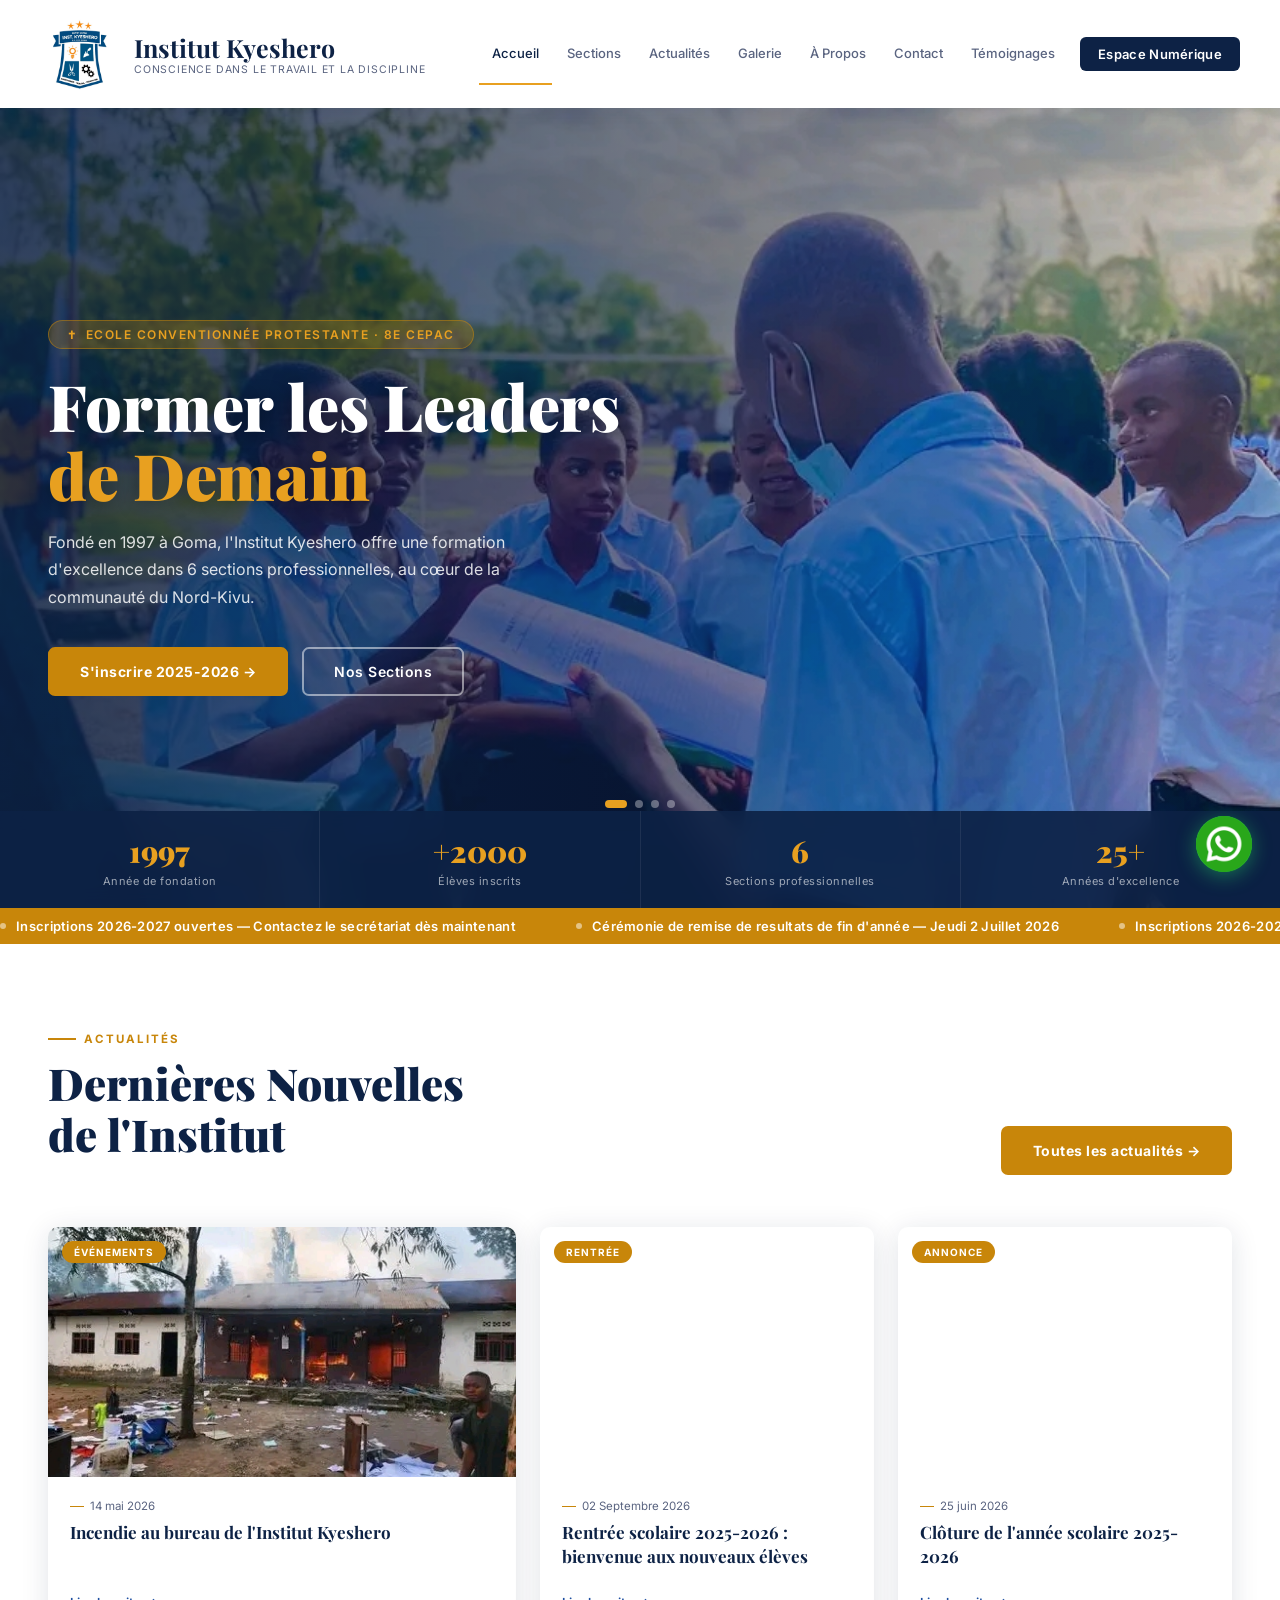
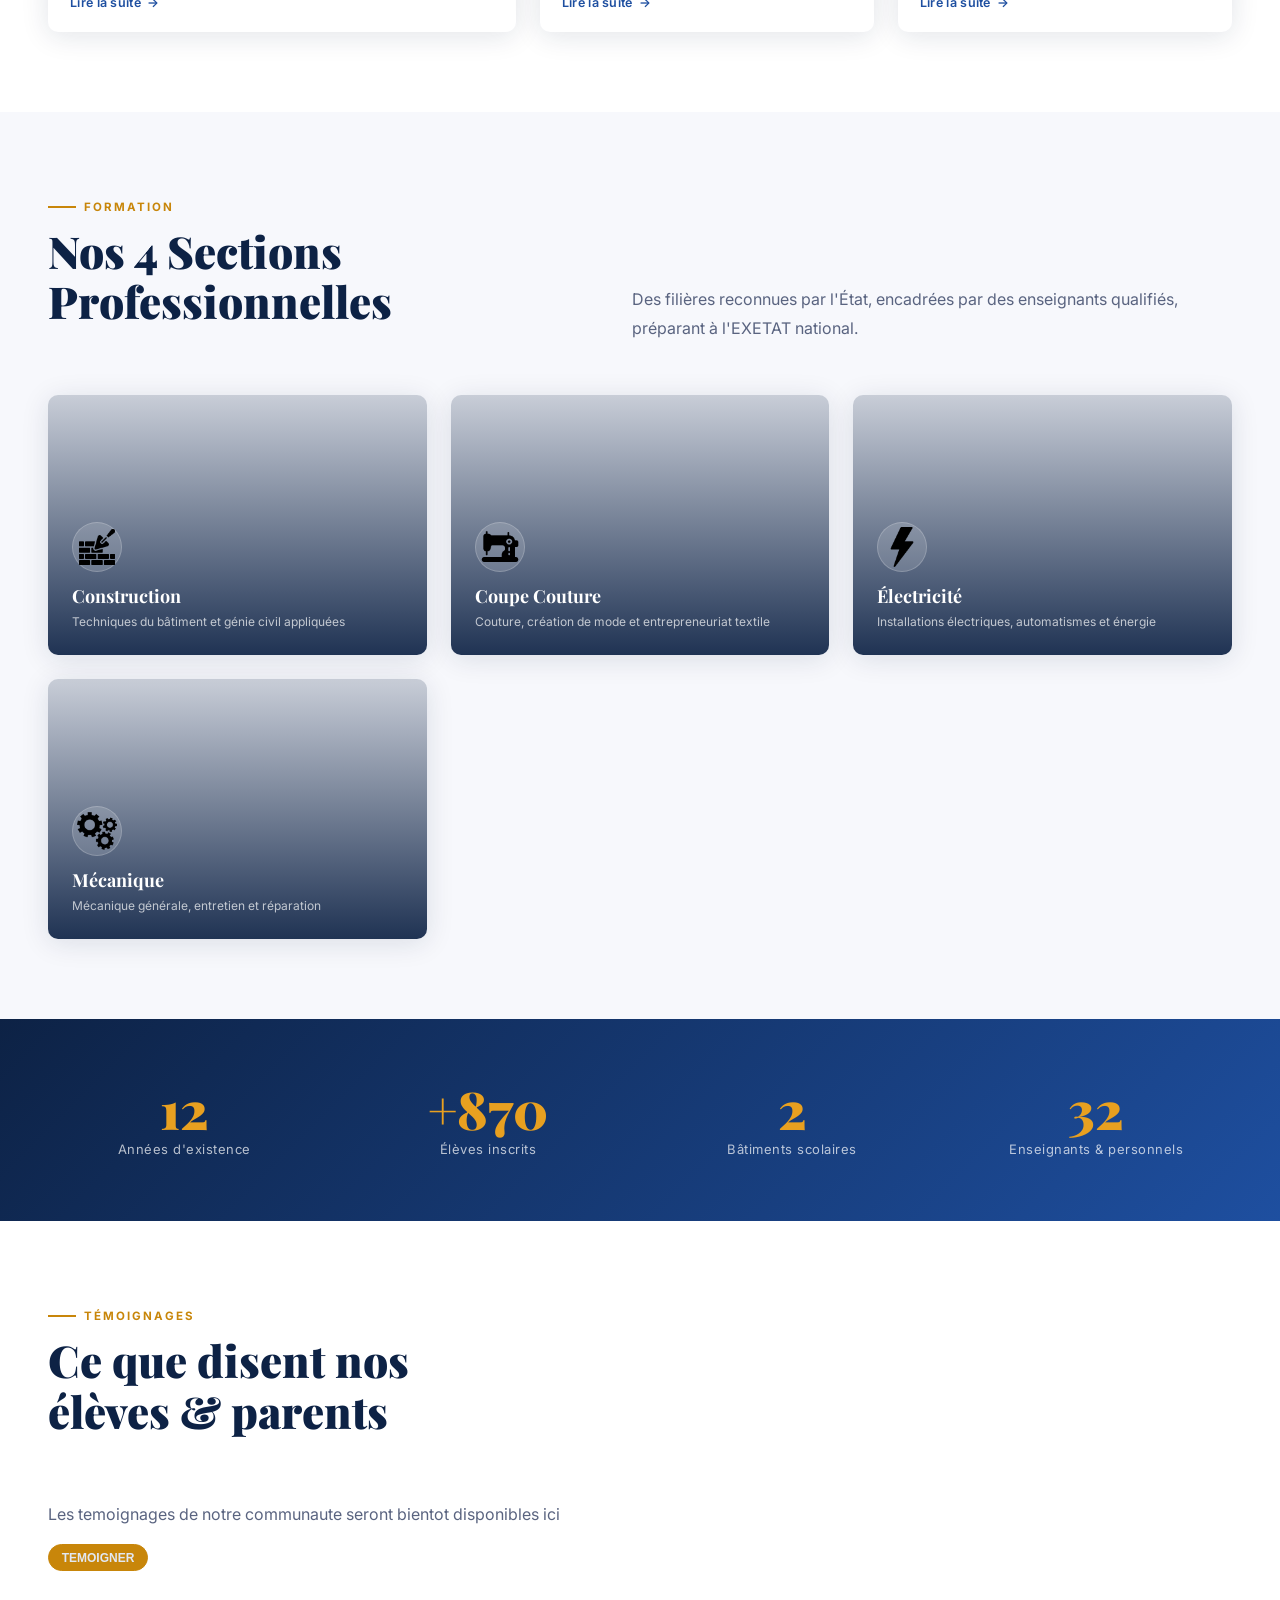
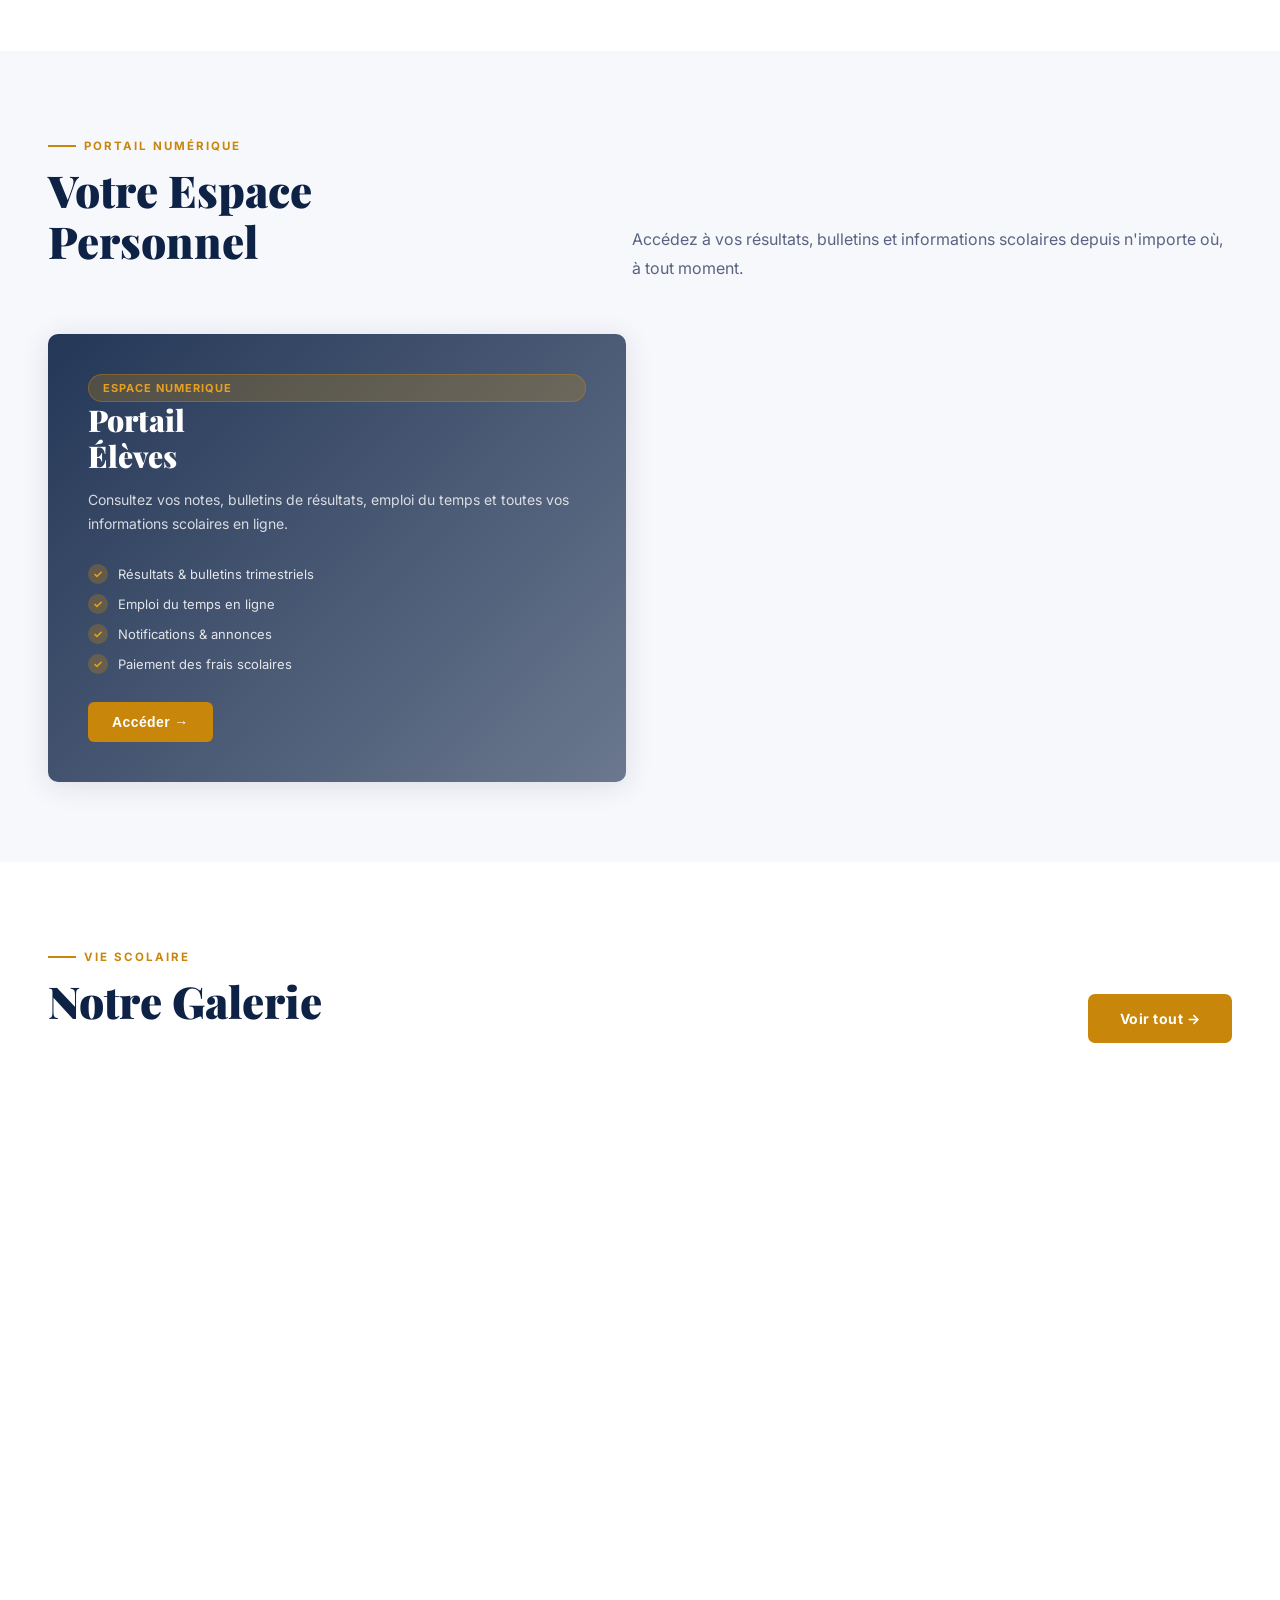
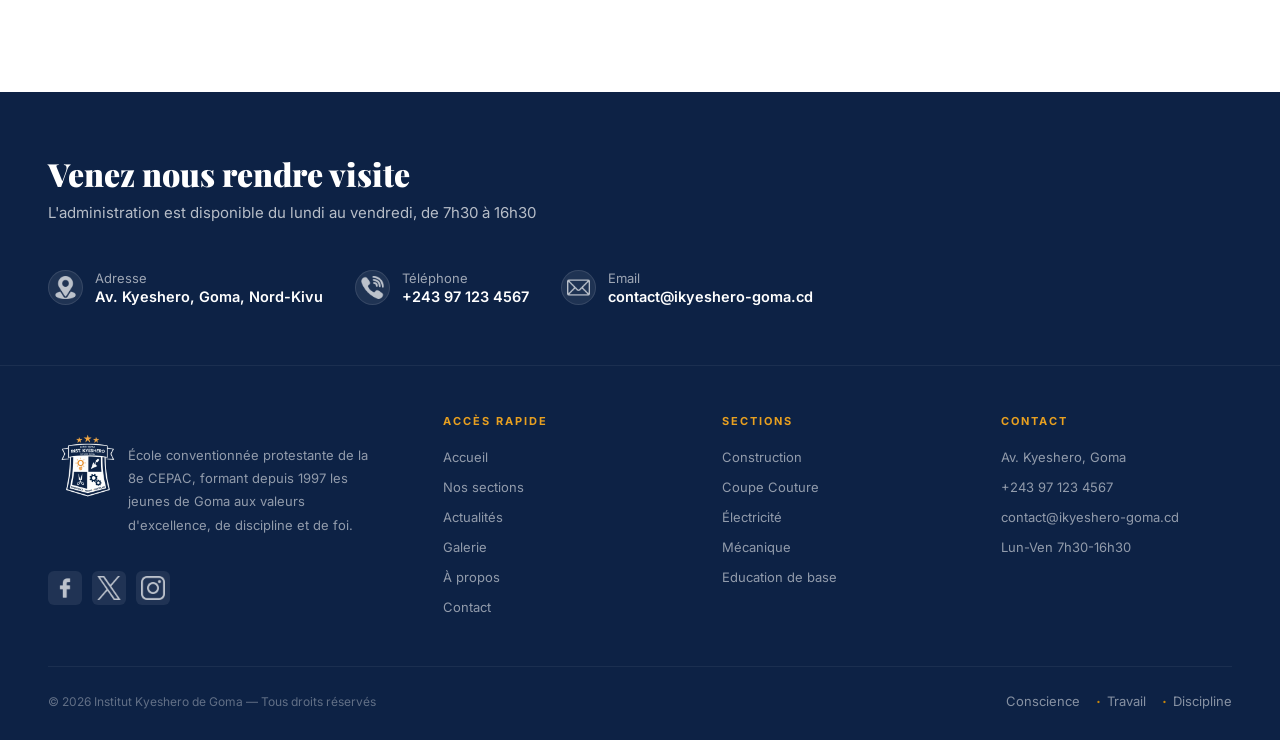
==== index.html @ c0af92ee "nouvelle mise a jour" ====
<!DOCTYPE html>
<html lang="fr">

<head>
    <meta charset="UTF-8" />
    <meta name="viewport" content="width=device-width,initial-scale=1.0" />
    <title>Institut Kyeshero de Goma - Excellence · Discipline · Avenir</title>
    <link href="https://fonts.googleapis.com/css2?family=Playfair+Display:wght@700;900&family=Inter:wght@300;400;500;600;700&display=swap" rel="stylesheet" />
    <link rel="stylesheet" href="style.css">
</head>

<body>
    <div id="progress"></div>
    <div id="page-main">

        <!-- NAVBAR -->
        <nav id="navbar">
            <div class="logo" onclick="goTo('home')">
                <div class="logo-emblem">
                    <img src="./logos/IMG-20260512-WA0002.jpg" alt="logo">
                </div>
                <div class="logo-text">
                    <h1>Institut Kyeshero</h1>
                    <p>Conscience dans le travail et la discipline</p>
                </div>
            </div>
            <div class="nav-links" id="navLinks">
                <a href="index.html" class="active">Accueil</a>
                <a href="sections.html">Sections</a>
                <a href="actualites.html">Actualités</a>
                <a href="galerie.html">Galerie</a>
                <a href="propos.html">À Propos</a>
                <a href="contacts.html">Contact</a>
                <a href="temoignages.html">Témoignages</a>
                <a href="espacenumerique.html" class="nav-espace">Espace Numérique</a>
            </div>
            <div class="hamburger" onclick="openMobileNav()">
                <span></span><span></span><span></span>
            </div>
        </nav>

        <!-- MOBILE NAV -->
        <div class="mobile-nav" id="mobileNav">
            <div class="mobile-nav-header">
                <div class="logo">
                    <div class="logo-emblem">
                        <img src="./logos/logo (2).png" alt="logo">
                    </div>
                    <div class="logo-text" style="filter:invert(1) brightness(2)">
                        <h1>Institut Kyeshero</h1>
                        <p>Conscience dans le travail et la discipline</p>
                    </div>
                </div>
                <button class="mob-close" onclick="closeMobileNav()">✕</button>
            </div>
            <a href="index.html">Accueil</a>
            <a href="sections.html">Sections & Formation</a>
            <a href="actualites.html">Actualités</a>
            <a href="galerie.html">Galerie</a>
            <a href="propos.html">À Propos</a>
            <a href="temoignages.html" style="color:var(--gold-light)">Témoignages</a>
            <a href="espacenumerique.html" style="color:var(--gold-light)">Espace Numérique</a>
        </div>

        <!-- ─── HOME ─── -->
        <div id="view-home">

            <!-- HERO -->
            <section class="hero">
                <div class="hero-slides">
                    <div class="hslide hslide-1 active">
                        <div class="hslide-overlay"></div>
                    </div>
                    <div class="hslide hslide-2">
                        <div class="hslide-overlay"></div>
                    </div>
                    <div class="hslide hslide-3">
                        <div class="hslide-overlay"></div>
                    </div>
                    <div class="hslide hslide-4">
                        <div class="hslide-overlay"></div>
                    </div>
                </div>

                <div class="hero-content">
                    <div class="hero-eyebrow">Ecole Conventionnée Protestante · 8e CEPAC</div>
                    <h2>Former les Leaders<em>de Demain</em></h2>
                    <p class="hero-tagline">Fondé en 1997 à Goma, l'Institut Kyeshero offre une formation d'excellence dans 6 sections professionnelles, au cœur de la communauté du Nord-Kivu.</p>
                    <div class="hero-actions">
                        <a href="#" onclick="goTo('inscriptions');return false" class="btn-gold">S'inscrire 2025-2026 →</a>
                        <a href="#" onclick="goTo('sections');return false" class="btn-ghost">Nos Sections</a>
                    </div>
                </div>

                <!-- <button class="harrow harrow-prev" onclick="heroSlide(-1)">‹</button>
        <button class="harrow harrow-next" onclick="heroSlide(1)">›</button> -->
                <div class="hdots" id="heroDots"></div>

                <div class="hero-stats">
                    <div class="hero-stat">
                        <div class="num">1997</div>
                        <div class="lbl">Année de fondation</div>
                    </div>
                    <div class="hero-stat">
                        <div class="num">+2000</div>
                        <div class="lbl">Élèves inscrits</div>
                    </div>
                    <div class="hero-stat">
                        <div class="num">6</div>
                        <div class="lbl">Sections professionnelles</div>
                    </div>
                    <div class="hero-stat">
                        <div class="num">25+</div>
                        <div class="lbl">Années d'excellence</div>
                    </div>
                </div>
            </section>

            <!-- ANNONCE BAND -->
            <div class="annonce-band">
                <div class="annonce-track" id="annonceTrack">
                    <div class="annonce-item">
                        <span class="dot"></span>Inscriptions 2026-2027 ouvertes — Contactez le secrétariat dès maintenant
                    </div>
                    <!-- <div class="annonce-item">
            <span class="dot"></span>Félicitations à nos lauréats de l'EXETAT 2026 — Taux de réussite record
          </div> -->
                    <div class="annonce-item">
                        <span class="dot"></span>Cérémonie de remise de resultats de fin d'année — Jeudi 2 Juillet 2026
                    </div>
                    <!-- duplicate pour boucle fluide -->
                    <div class="annonce-item">
                        <span class="dot"></span>Inscriptions 2026-2027 ouvertes — Contactez le secrétariat dès maintenant
                    </div>
                    <!-- <div class="annonce-item">
            <span class="dot"></span>Félicitations à nos lauréats de l'EXETAT 2026 — Taux de
            réussite record
          </div> -->
                    <div class="annonce-item"><span class="dot">
            </span>Cérémonie de remise de resultats de fin d'année — Jeudi 2 Juillet 2026
                    </div>
                </div>
            </div>

            <!-- ACTUALITÉS -->
            <section class="section reveal" id="sec-actu">
                <div class="section-inner">
                    <div class="section-head-row">
                        <div>
                            <div class="section-label">Actualités</div>
                            <h2 class="section-h2">Dernières Nouvelles<br>de l'Institut</h2>
                        </div>
                        <a href="actualites.html" class="btn-gold" style="flex-shrink:0">Toutes les
              actualités →</a>
                    </div>
                    <div class="news-grid">
                        <!-- Card 1 — grande -->
                        <!-- <div class="news-card">
              <div class="news-img tall"
                style="background-image:url('https://images.unsplash.com/photo-1544717305-2782549b5136?w=800&q=80')">
                <div class="news-category">Résultats</div>
              </div>
              <div class="news-body">
                <div class="news-date">20 Avril 2025</div>
                <div class="news-title">EXETAT 2024 : L'Institut Kyeshero affiche un taux de réussite exceptionnel</div>
                <div class="news-excerpt">Nos élèves ont brillé lors des examens nationaux de fin d'études.
                  Félicitations à tous les lauréats et à leurs enseignants dévoués pour ce résultat remarquable.</div>
                <a href="#" class="news-link">Lire la suite <span class="arrow">→</span></a>
              </div>
            </div> -->
                        <div class="news-card">
                            <div class="news-img tall" style="background-image:url(./pictures/incendies.jpg); height: 250px;">
                                <div class="news-category">Événements</div>
                            </div>
                            <div class="news-body">
                                <div class="news-date">14 mai 2026</div>
                                <div class="news-title">Incendie au bureau de l'Institut Kyeshero</div>
                                <!-- <div class="news-excerpt">
                                    Le jeudi 14 mai 2026, un incendie s'est déclaré dans les installations de l'Institut Kyeshero (ITK), à Goma, en début d'après-midi.
                                </div> -->
                                <a class="news-link" href="actualites.html">Lire la suite
                  <span class="arrow">→</span>
                </a>
                            </div>
                        </div>
                        <!-- Card 2 -->
                        <div class="news-card">
                            <div class="news-img" style="background-image:url('https://images.unsplash.com/photo-1529390079861-591de354faf5?w=600&q=80'); height: 250px;">
                                <div class="news-category">Rentrée</div>
                            </div>
                            <div class="news-body">
                                <div class="news-date">02 Septembre 2026</div>
                                <div class="news-title">Rentrée scolaire 2025-2026 : bienvenue aux nouveaux élèves</div>
                                <!-- <div class="news-excerpt">L'Institut Kyeshero accueille chaleureusement ses nouveaux élèves pour une année scolaire placée sous le signe de l'excellence.</div> -->
                                <a class="news-link" href="actualites.html">Lire la suite
                  <span class="arrow">→</span>
                </a>
                            </div>
                        </div>
                        <!-- Card 3 -->
                        <div class="news-card">
                            <div class="news-img" style="background-image:url('https://images.unsplash.com/photo-1551731409-43eb3e517a1a?w=600&q=80'); height: 250px;">
                                <div class="news-category">Annonce</div>
                            </div>
                            <div class="news-body">
                                <div class="news-date">25 juin 2026</div>
                                <div class="news-title">Clôture de l'année scolaire 2025-2026</div>
                                <!-- <div class="news-excerpt">Élèves, enseignants et parents ont partagé une journée mémorable entre compétitions sportives et animations culturelles.</div> -->
                                <a class="news-link" href="/actualites.html">Lire la suite
                  <span class="arrow">→</span>
                </a>
                            </div>
                        </div>
                    </div>
                </div>
            </section>

            <!-- SECTIONS -->
            <section class="section section-bg reveal">
                <div class="section-inner">
                    <div class="section-head-row">
                        <div>
                            <div class="section-label">Formation</div>
                            <h2 class="section-h2">Nos 4 Sections<br>Professionnelles</h2>
                        </div>
                        <p class="section-intro">Des filières reconnues par l'État, encadrées par des enseignants qualifiés, préparant à l'EXETAT national.</p>
                    </div>
                    <div class="sections-grid">
                        <div class="sect-card">
                            <div class="sect-card-bg" style="background-image:url('https://images.unsplash.com/photo-1504328345606-18bbc8c9d7d1?w=700&q=80')">
                            </div>
                            <div class="sect-card-overlay"></div>
                            <!-- <div class="sect-card-tag">Populaire</div> -->
                            <div class="sect-card-body">
                                <div class="sect-icon">
                                    <img src="./icons/const.png">
                                </div>
                                <h3>Construction</h3>
                                <p>Techniques du bâtiment et génie civil appliquées</p>
                            </div>
                        </div>
                        <div class="sect-card">
                            <div class="sect-card-bg" style="background-image:url('https://images.unsplash.com/photo-1558618666-fcd25c85cd64?w=700&q=80')">
                            </div>
                            <div class="sect-card-overlay"></div>
                            <!-- <div class="sect-card-tag">Populaire</div> -->
                            <div class="sect-card-body">
                                <div class="sect-icon">
                                    <img src="./icons/coupe2.png">
                                </div>
                                <h3>Coupe Couture</h3>
                                <p>Couture, création de mode et entrepreneuriat textile</p>
                            </div>
                        </div>
                        <div class="sect-card">
                            <div class="sect-card-bg" style="background-image:url('https://images.unsplash.com/photo-1565193566173-7a0ee3dbe261?w=700&q=80')">
                            </div>
                            <div class="sect-card-overlay"></div>
                            <!-- <div class="sect-card-tag">Populaire</div> -->
                            <div class="sect-card-body">
                                <div class="sect-icon">
                                    <img src="./icons/elec.png">
                                </div>
                                <h3>Électricité</h3>
                                <p>Installations électriques, automatismes et énergie</p>
                            </div>
                        </div>
                        <div class="sect-card">
                            <div class="sect-card-bg" style="background-image:url('https://images.unsplash.com/photo-1530577197743-7adf14294584?w=700&q=80')">
                            </div>
                            <div class="sect-card-overlay"></div>
                            <!-- <div class="sect-card-tag">Populaire</div> -->
                            <div class="sect-card-body">
                                <div class="sect-icon">
                                    <img src="./icons/meca.png">
                                </div>
                                <h3>Mécanique</h3>
                                <p>Mécanique générale, entretien et réparation</p>
                            </div>
                        </div>
                        <!-- <div class="sect-card">
              <div class="sect-card-bg"
                style="background-image:url('https://images.unsplash.com/photo-1532187863486-abf9dbad1b69?w=700&q=80')">
              </div>
              <div class="sect-card-overlay"></div>
              <div class="sect-card-body">
                <div class="sect-icon">🔬</div>
                <h3>Education de base</h3>
                <p>Sciences biologiques, chimie et sciences de la santé</p>
              </div>
            </div> -->
                    </div>
                </div>
            </section>

            <!-- STATS BAND -->
            <div class="stats-band reveal">
                <div class="stats-grid">
                    <div class="stat-item">
                        <!-- <span class="stat-icon">📅</span> -->
                        <span class="stat-num"><span class="count-up" data-target="28">0</span></span>
                        <div class="stat-lbl">Années d'existence</div>
                    </div>
                    <div class="stat-item">
                        <!-- <span class="stat-icon">👨‍🎓</span> -->
                        <span class="stat-num">+<span class="count-up" data-target="2000">0</span></span>
                        <div class="stat-lbl">Élèves inscrits</div>
                    </div>
                    <div class="stat-item">
                        <!-- <span class="stat-icon">🏫</span> -->
                        <span class="stat-num"><span class="count-up" data-target="6">0</span></span>
                        <div class="stat-lbl">Bâtiments scolaires</div>
                    </div>
                    <div class="stat-item">
                        <!-- <span class="stat-icon">📚</span> -->
                        <span class="stat-num"><span class="count-up" data-target="75">0</span></span>
                        <div class="stat-lbl">Enseignants & personnels</div>
                    </div>
                </div>
            </div>

            <!-- TÉMOIGNAGES -->
            <section class="section reveal">
                <div class="section-inner">
                    <div class="section-head-row">
                        <div>
                            <div class="section-label">Témoignages</div>
                            <h2 class="section-h2">Ce que disent nos<br>élèves & parents</h2>
                        </div>
                    </div>
                    <div class="testimonials-wrap">
                        <p>Les temoignages de notre communaute seront bientot disponibles ici</p>
                        <!-- <div class="testimonials-track" id="testiTrack">
              <div class="testi-card">
                <div class="testi-stars">★★★★★</div>
                <p class="testi-text">L'Institut Kyeshero a transformé l'avenir de mon fils. Les enseignants sont
                  dévoués, l'encadrement est sérieux et la section Électricité lui a donné des compétences réelles pour
                  trouver du travail. Je recommande sans hésitation.</p>
                <div class="testi-author">
                  <div class="testi-avatar"
                    style="background-image:url('https://images.unsplash.com/photo-1507003211169-0a1dd7228f2d?w=200&q=80')">
                  </div>
                  <div>
                    <div class="testi-name">Mapendo Kambale</div>
                    <div class="testi-role">Parent d'élève · Section Électricité</div>
                  </div>
                </div>
              </div>
              <div class="testi-card">
                <div class="testi-stars">★★★★★</div>
                <p class="testi-text">Grâce à ma formation en Pédagogie à l'Institut Kyeshero, j'enseigne aujourd'hui
                  dans une école primaire de Goma. La rigueur académique et les valeurs transmises ici sont
                  incomparables. C'est une école qui forge le caractère.</p>
                <div class="testi-author">
                  <div class="testi-avatar"
                    style="background-image:url('https://images.unsplash.com/photo-1531123897727-8f129e1688ce?w=200&q=80')">
                  </div>
                  <div>
                    <div class="testi-name">Furaha Amani</div>
                    <div class="testi-role">Ancienne élève · Pédagogie 2019</div>
                  </div>
                </div>
              </div>
              <div class="testi-card">
                <div class="testi-stars">★★★★★</div>
                <p class="testi-text">Mon atelier de mécanique est le résultat direct de ma formation à l'Institut
                  Kyeshero. J'ai appris non seulement les techniques mais aussi la discipline et le respect du travail
                  bien fait. Merci à toute l'équipe pédagogique.</p>
                <div class="testi-author">
                  <div class="testi-avatar"
                    style="background-image:url('https://images.unsplash.com/photo-1472099645785-5658abf4ff4e?w=200&q=80')">
                  </div>
                  <div>
                    <div class="testi-name">Janvier Bahati</div>
                    <div class="testi-role">Ancien élève · Mécanique 2021</div>
                  </div>
                </div>
              </div>
              <div class="testi-card">
                <div class="testi-stars">★★★★☆</div>
                <p class="testi-text">La section Bio-Chimie de l'Institut Kyeshero m'a préparée pour des études
                  supérieures en sciences de la santé. Les cours sont bien structurés et les enseignants maîtrisent
                  parfaitement leurs matières.</p>
                <div class="testi-author">
                  <div class="testi-avatar"
                    style="background-image:url('https://images.unsplash.com/photo-1580489944761-15a19d654956?w=200&q=80')">
                  </div>
                  <div>
                    <div class="testi-name">Espérance Nzigire</div>
                    <div class="testi-role">Étudiante · Bio-Chimie 2023</div>
                  </div>
                </div>
              </div>
              <div class="testi-card">
                <div class="testi-stars">★★★★★</div>
                <p class="testi-text">En tant que parent, je suis rassurée par la discipline et les valeurs chrétiennes
                  enseignées à l'Institut Kyeshero. Ma fille est épanouie, motivée, et progresse chaque trimestre. C'est
                  un cadre éducatif vraiment sérieux.</p>
                <div class="testi-author">
                  <div class="testi-avatar"
                    style="background-image:url('https://images.unsplash.com/photo-1567532939604-b6b5b0db2604?w=200&q=80')">
                  </div>
                  <div>
                    <div class="testi-name">Christine Zawadi</div>
                    <div class="testi-role">Parent d'élève · Section Couture</div>
                  </div>
                </div>
              </div>
            </div> -->
                    </div>
                    <!-- <div class="testi-nav">
            <button class="testi-btn" onclick="testiMove(-1)">
              <</button>
                <button class="testi-btn" onclick="testiMove(1)">></button>
          </div> -->
                    <div class="temoi">
                        <button>
              <a href="#">TEMOIGNER</a>
            </button>
                    </div>

                </div>
            </section>

            <!-- ESPACE ÉLÈVE / PARENT -->
            <section class="section section-bg reveal">
                <div class="section-inner">
                    <div class="section-head-row">
                        <div>
                            <div class="section-label">Portail numérique</div>
                            <h2 class="section-h2">Votre Espace<br>Personnel</h2>
                        </div>
                        <p class="section-intro">Accédez à vos résultats, bulletins et informations scolaires depuis n'importe où, à tout moment.</p>
                    </div>
                    <div class="espace-grid">
                        <div class="espace-card">
                            <div class="espace-card-bg" style="background-image:url('https://images.unsplash.com/photo-1523050854058-8df90110c9f1?w=800&q=80')">
                            </div>
                            <div class="espace-card-overlay"></div>
                            <div class="espace-card-content">
                                <div class="espace-badge">Espace Numerique</div>
                                <h3>Portail<br>Élèves</h3>
                                <p>Consultez vos notes, bulletins de résultats, emploi du temps et toutes vos informations scolaires en ligne.
                                </p>
                                <div class="espace-features">
                                    <div class="espace-feat">Résultats & bulletins trimestriels</div>
                                    <div class="espace-feat">Emploi du temps en ligne</div>
                                    <div class="espace-feat">Notifications & annonces</div>
                                    <div class="espace-feat">Paiement des frais scolaires</div>
                                </div>
                                <button class="espace-cta" onclick="goTo('espace')">Accéder → </button>
                            </div>
                        </div>
                    </div>
                </div>
            </section>

            <!-- GALERIE -->
            <section class="section reveal">
                <div class="section-inner">
                    <div class="section-head-row">
                        <div>
                            <div class="section-label">Vie scolaire</div>
                            <h2 class="section-h2">Notre Galerie</h2>
                        </div>
                        <a href="#" onclick="goTo('galerie');return false" class="btn-gold" style="flex-shrink:0">Voir tout →</a>
                    </div>
                    <div class="gallery-masonry">
                        <div class="gal-item" style="background-image:url('https://images.unsplash.com/photo-1509062522246-3755977927d7?w=900&q=80')">
                        </div>
                        <div class="gal-item" style="background-image:url('https://images.unsplash.com/photo-1544717305-2782549b5136?w=500&q=80')">
                        </div>
                        <div class="gal-item" style="background-image:url('https://images.unsplash.com/photo-1571260899304-425eee4c7efc?w=500&q=80')">
                        </div>
                        <div class="gal-item" style="background-image:url('https://images.unsplash.com/photo-1529390079861-591de354faf5?w=500&q=80')">
                        </div>
                        <div class="gal-item" style="background-image:url('https://images.unsplash.com/photo-1551731409-43eb3e517a1a?w=500&q=80')">
                        </div>
                        <div class="gal-item" style="background-image:url('https://images.unsplash.com/photo-1580582932707-520aed937b7b?w=900&q=80')">
                        </div>
                    </div>
                </div>
            </section>

            <!-- CONTACT STRIP -->
            <div class="contact-strip reveal">
                <div class="contact-inner">
                    <div class="contact-text">
                        <h2>Venez nous rendre visite</h2>
                        <p>L'administration est disponible du lundi au vendredi, de 7h30 à 16h30</p>
                    </div>
                    <div class="contact-items">
                        <div class="contact-item">
                            <div class="contact-item-icon">
                                <img src="./icons/localisation.png">
                            </div>
                            <div>
                                <div class="contact-item-text">Adresse</div>
                                <div class="contact-item-val">Av. Kyeshero, Goma, Nord-Kivu</div>
                            </div>
                        </div>
                        <div class="contact-item">
                            <div class="contact-item-icon">
                                <img src="./icons/phone.png">
                            </div>
                            <div>
                                <div class="contact-item-text">Téléphone</div>
                                <div class="contact-item-val">+243 97 123 4567</div>
                            </div>
                        </div>
                        <div class="contact-item">
                            <div class="contact-item-icon">
                                <img src="./icons/mail.png">
                            </div>
                            <div>
                                <div class="contact-item-text">Email</div>
                                <div class="contact-item-val">contact@ikyeshero-goma.cd</div>
                            </div>
                        </div>
                    </div>
                </div>
            </div>

        </div>


        <!-- ═══════════════════════════════════════════
  ESPACE NUMÉRIQUE
══════════════════════════════════════════════ -->
        <div id="page-espace" style="display:none">
            <div class="espace-login-wrap">
                <div class="espace-login-card">
                    <div class="espace-login-logo">
                        <div class="emblem">
                            <div class="cross">✝</div>
                            <span>IK</span>
                        </div>
                        <h2>Institut Kyeshero</h2>
                        <p>Portail Scolaire Numérique · Goma</p>
                    </div>

                    <div class="login-tabs">
                        <button class="ltab active" id="tab-eleve" onclick="switchTab('eleve')">🎓 Élève</button>
                        <button class="ltab" id="tab-parent" onclick="switchTab('parent')">👨‍👩‍👧 Parent</button>
                        <button class="ltab" id="tab-admin" onclick="switchTab('admin')">🔑 Admin</button>
                    </div>

                    <div id="form-eleve">
                        <div class="field">
                            <label>Numéro matricule</label>
                            <input type="text" id="mat-eleve" placeholder="Ex: IK-2024-0012" oninput="clearErr()" />
                        </div>
                        <div class="field">
                            <label>Mot de passe</label>
                            <input type="password" id="pwd-eleve" placeholder="Votre mot de passe" oninput="clearErr()" />
                        </div>
                        <button class="btn-connect" onclick="doLogin('eleve')">Se connecter</button>
                        <div class="err-box" id="err-eleve">Identifiants incorrects. Vérifiez votre matricule et mot de passe.</div>
                    </div>

                    <div id="form-parent" style="display:none">
                        <div class="field">
                            <label>Matricule de l'enfant</label>
                            <input type="text" id="mat-parent" placeholder="Ex: IK-2024-0012" oninput="clearErr()" />
                        </div>
                        <div class="field">
                            <label>Votre NIP parent</label>
                            <input type="password" id="pwd-parent" placeholder="NIP confidentiel" oninput="clearErr()" />
                        </div>
                        <button class="btn-connect" onclick="doLogin('parent')">Accéder au portail</button>
                        <div class="err-box" id="err-parent">NIP ou matricule invalide. Contactez le secrétariat.</div>
                    </div>

                    <div id="form-admin" style="display:none">
                        <div class="field">
                            <label>Identifiant administratif</label>
                            <input type="text" id="id-admin" placeholder="Votre identifiant" oninput="clearErr()" />
                        </div>
                        <div class="field">
                            <label>Mot de passe sécurisé</label>
                            <input type="password" id="pwd-admin" placeholder="Mot de passe" oninput="clearErr()" />
                        </div>
                        <button class="btn-connect" onclick="doLogin('admin')">Connexion sécurisée</button>
                        <div class="err-box" id="err-admin">Accès refusé. Identifiants invalides.</div>
                    </div>

                    <p style="text-align:center;margin-top:24px;font-size:13px;color:var(--muted)">
                        Problème de connexion ? <a href="#" style="color:var(--blue);font-weight:600">Contacter le secrétariat</a>
                    </p>
                    <p style="text-align:center;margin-top:10px">
                        <a href="#" onclick="goTo('home');return false" style="font-size:13px;color:var(--muted)">← Retour au
              site</a>
                    </p>
                </div>
            </div>
        </div>

        <!-- FOOTER -->
        <footer id="main-footer">
            <div class="footer-grid">
                <div class="footer-brand">
                    <div class="logo">
                        <div class="logo-emblem">
                            <img src="./logos/logo (2).png" alt="logo">
                            <p> École conventionnée protestante de la 8e CEPAC, formant depuis 1997 les jeunes de Goma aux valeurs d'excellence, de discipline et de foi.
                            </p>
                        </div>
                        <div class="logo-text" style="filter:invert(1) brightness(2)">
                        </div>
                    </div>
                    <div class="footer-socials">
                        <a href="#"><img src="./icons/book.png"></a>
                        <a href="#"><img src="./icons/x.png"></a>
                        <a href="#"><img src="./icons/insta.png"></a>
                        <!-- <a href="#"><img src="./icons/whastapp.png"></a> -->
                    </div>
                </div>
                <div class="footer-col">
                    <h4>Accès rapide</h4>
                    <ul>
                        <li><a href="index.html">Accueil</a></li>
                        <li><a href="sections.html">Nos sections</a></li>
                        <li><a href="actualites.html">Actualités</a></li>
                        <li><a href="galerie.html">Galerie</a></li>
                        <li><a href="propos.html">À propos</a></li>
                        <li><a href="contacts.html">Contact</a></li>
                    </ul>
                </div>
                <div class="footer-col">
                    <h4>Sections</h4>
                    <ul>
                        <li><a href="#">Construction</a></li>
                        <li><a href="#">Coupe Couture</a></li>
                        <li><a href="#">Électricité</a></li>
                        <li><a href="#">Mécanique</a></li>
                        <li><a href="#">Education de base</a></li>
                    </ul>
                </div>
                <div class="footer-col">
                    <h4>Contact</h4>
                    <ul>
                        <li><a href="#">Av. Kyeshero, Goma</a></li>
                        <li><a href="#">+243 97 123 4567</a></li>
                        <li><a href="#">contact@ikyeshero-goma.cd</a></li>
                        <li><a href="#">Lun-Ven 7h30-16h30</a></li>
                    </ul>
                </div>
            </div>
            <div class="footer-bottom">
                <span>&copy; 2026 Institut Kyeshero de Goma — Tous droits réservés</span>
                <div class="footer-motto">
                    <span style="font-size:13px;color:rgba(255,255,255,.5)">Conscience</span>
                    <span style="font-size:13px;color:rgba(255,255,255,.5)">Travail</span>
                    <span style="font-size:13px;color:rgba(255,255,255,.5)">Discipline</span>
                </div>
            </div>
        </footer>

        <!-- WHATSAPP -->
        <a href="https://wa.me/243971234567" class="wa-btn" target="_blank">
            <img src="./icons/whastap.png">
        </a>

        <script src="index.js"></script>
</body>

</html>
---- style.css ----
:root {
  --navy: #0d2245;
  --navy2: #1a3a6b;
  --blue: #1e4fa0;
  --gold: #c8860a;
  --gold-light: #e8a020;
  --gold-pale: #fdf3df;
  --white: #fff;
  --off: #f7f8fc;
  --text: #1c2333;
  --muted: #5a6480;
  --border: #e2e8f2;
  --radius: 10px;
  --shadow: 0 4px 28px rgba(13, 34, 69, .12);
  --shadow-lg: 0 16px 60px rgba(13, 34, 69, .18);
  --ff-display: 'Playfair Display', serif;
  --ff-body: 'Inter', sans-serif;
}

* {
  margin: 0;
  padding: 0;
  box-sizing: border-box
}

html {
  scroll-behavior: smooth
}

body {
  font-family: var(--ff-body);
  color: var(--text);
  background: #fff;
  overflow-x: hidden
}

a {
  text-decoration: none;
  color: inherit
}

img {
  max-width: 100%;
  display: block
}

/* ══ TOPBAR ══ */
.topbar {
  background: var(--navy);
  color: rgba(255, 255, 255, .75);
  font-size: 12.5px;
  padding: 8px 48px;
  display: flex;
  justify-content: space-between;
  align-items: center;
  letter-spacing: .3px;
}

.topbar-left {
  display: flex;
  gap: 24px;
  align-items: center
}

.topbar-left span {
  display: flex;
  align-items: center;
  gap: 7px
}

.topbar-right {
  display: flex;
  gap: 8px;
  align-items: center
}

.topbar-right a {
  width: 30px;
  height: 30px;
  border-radius: 6px;
  background: rgba(255, 255, 255, .1);
  display: flex;
  align-items: center;
  justify-content: center;
  font-size: 13px;
  color: #fff;
  transition: background .2s;
}

.topbar-right a:hover {
  background: var(--blue)
}

/* ══ NAV ══ */
nav {
  background: #fff;
  box-shadow: 0 2px 16px rgba(13, 34, 69, .08);
  padding: 0 40px;
  display: flex;
  align-items: center;
  justify-content: space-between;
  position: sticky;
  top: 0;
  z-index: 900;
  transition: box-shadow .3s;
}

nav.scrolled {
  box-shadow: 0 4px 30px rgba(13, 34, 69, .15)
}

.logo {
  display: flex;
  align-items: center;
  gap: 14px;
  padding: 14px 0;
  cursor: pointer
}

.logo-emblem img {
  width: 80px;
}

.logo-emblem::before {
  content: '';
  inset: 0;
  background: linear-gradient(135deg, rgba(200, 134, 10, .2), transparent);
}

.logo-emblem span {
  font-size: 9px;
  color: var(--gold-light);
  font-weight: 900;
  letter-spacing: 1.5px;
  line-height: 1.1;
  text-align: center;
  position: relative;
  z-index: 1
}

.logo-emblem .cross {
  font-size: 18px;
  color: #fff;
  position: relative;
  z-index: 1
}

.logo-text h1 {
  font-size: 25px;
  color: var(--navy);
  font-weight: 700;
  font-family: var(--ff-display);
  line-height: 1.2
}

.logo-text p {
  font-size: 10.5px;
  color: var(--muted);
  letter-spacing: .8px;
  text-transform: uppercase
}

.nav-links {
  display: flex;
  align-items: center;
  gap: 2px
}

.nav-links a {
  padding: 22px 13px;
  font-size: 13px;
  font-weight: 500;
  color: var(--muted);
  border-bottom: 2px solid transparent;
  transition: all .2s;
  white-space: nowrap;
}

.nav-links a:hover,
.nav-links a.active {
  color: var(--navy);
  border-bottom-color: var(--gold-light);
}

.nav-links .nav-espace {
  background: var(--navy);
  color: #fff !important;
  padding: 9px 18px !important;
  border-radius: 6px;
  border-bottom: none !important;
  margin-left: 10px;
  font-weight: 600;
  font-size: 13px;
  letter-spacing: .3px;
}

.nav-links .nav-espace:hover {
  background: var(--blue) !important
}

/* hamburger */
.hamburger {
  display: none;
  flex-direction: column;
  gap: 5px;
  cursor: pointer;
  padding: 10px
}

.hamburger span {
  width: 24px;
  height: 2.5px;
  background: var(--navy);
  border-radius: 2px;
  transition: all .3s
}

/* ══ HERO ══ */
.hero {
  position: relative;
  height: 92vh;
  min-height: 580px;
  max-height: 800px;
  overflow: hidden;
  background: var(--navy);
}

.hero-slides {
  position: absolute;
  inset: 0
}

.hslide {
  position: absolute;
  inset: 0;
  opacity: 0;
  transition: opacity 1s ease;
  background-size: cover;
  background-position: center;
}

.hslide.active {
  opacity: 1
}

.hslide-overlay {
  position: absolute;
  inset: 0;
  background: linear-gradient(to right, rgba(13, 34, 69, .85) 0%, rgba(13, 34, 69, .55) 55%, rgba(13, 34, 69, .2) 100%);
}

/* Real school images via Unsplash for African schools */
.hslide-1 {
  background-image: url(./pictures/back\ \(2\).jpg)
}

.hslide-2 {
  background-image: url(./pictures/autresimages\ \(3\).jpg)
}

.hslide-3 {
  background-image: url(./pictures/e3a.png)
}

.hslide-4 {
  background-image: url(./pictures/back\ \(1\).jpg)
}

.hero-content {
  position: absolute;
  top: 50%;
  left: 48px;
  transform: translateY(-50%);
  color: #fff;
  max-width: 640px;
}

.hero-eyebrow {
  display: inline-flex;
  align-items: center;
  gap: 8px;
  background: rgba(200, 134, 10, .25);
  border: 1px solid rgba(200, 134, 10, .5);
  border-radius: 20px;
  padding: 6px 18px;
  font-size: 12px;
  letter-spacing: 1.5px;
  text-transform: uppercase;
  font-weight: 600;
  margin-bottom: 22px;
  color: var(--gold-light);
}

.hero-eyebrow::before {
  content: '✝';
  font-size: 11px
}

.hero-content h2 {
  font-family: var(--ff-display);
  font-size: clamp(38px, 5vw, 68px);
  font-weight: 900;
  line-height: 1.08;
  margin-bottom: 20px;
  text-shadow: 0 2px 20px rgba(0, 0, 0, .4);
}

.hero-content h2 em {
  font-style: normal;
  color: var(--gold-light);
  display: block;
}

.hero-tagline {
  font-size: 16px;
  line-height: 1.7;
  color: rgba(255, 255, 255, .85);
  max-width: 480px;
  margin-bottom: 36px;
}

.hero-actions {
  display: flex;
  gap: 14px;
  flex-wrap: wrap
}

.btn-gold {
  background: var(--gold);
  color: #fff;
  padding: 14px 30px;
  border-radius: 7px;
  font-weight: 700;
  font-size: 14px;
  letter-spacing: .5px;
  transition: all .2s;
  display: inline-flex;
  align-items: center;
  gap: 8px;
  border: 2px solid var(--gold);
}

.btn-gold:hover {
  background: var(--gold-light);
  border-color: var(--gold-light);
  transform: translateY(-2px)
}

.btn-ghost {
  background: transparent;
  color: #fff;
  padding: 14px 30px;
  border-radius: 7px;
  font-weight: 600;
  font-size: 14px;
  letter-spacing: .5px;
  border: 2px solid rgba(255, 255, 255, .5);
  transition: all .2s;
}

.btn-ghost:hover {
  background: rgba(255, 255, 255, .1);
  border-color: #fff
}

.hero-stats {
  position: absolute;
  bottom: 0;
  left: 0;
  right: 0;
  display: flex;
  background: rgba(13, 34, 69, .9);
  backdrop-filter: blur(10px);
}

.hero-stat {
  flex: 1;
  padding: 20px;
  text-align: center;
  border-right: 1px solid rgba(255, 255, 255, .08);
}

.hero-stat:last-child {
  border-right: none
}

.hero-stat .num {
  font-size: 30px;
  font-weight: 900;
  color: var(--gold-light);
  font-family: var(--ff-display);
}

.hero-stat .lbl {
  font-size: 11px;
  color: rgba(255, 255, 255, .6);
  margin-top: 3px;
  letter-spacing: .5px
}

/* slide arrows */
.harrow {
  position: absolute;
  top: 50%;
  transform: translateY(-50%);
  width: 44px;
  height: 44px;
  border-radius: 50%;
  background: rgba(255, 255, 255, .15);
  border: none;
  color: #fff;
  font-size: 20px;
  cursor: pointer;
  display: flex;
  align-items: center;
  justify-content: center;
  transition: all .2s;
  backdrop-filter: blur(4px);
}

.harrow:hover {
  background: rgba(255, 255, 255, .3);
  transform: translateY(-50%) scale(1.05)
}

.harrow-prev {
  left: 20px
}

.harrow-next {
  right: 20px
}

.hdots {
  position: absolute;
  bottom: 100px;
  left: 50%;
  transform: translateX(-50%);
  display: flex;
  gap: 8px;
}

.hdot {
  width: 8px;
  height: 8px;
  border-radius: 50%;
  background: rgba(255, 255, 255, .35);
  cursor: pointer;
  transition: all .3s;
}

.hdot.active {
  background: var(--gold-light);
  width: 22px;
  border-radius: 4px
}

/* ══ SECTIONS GÉNÉRALES ══ */
.section {
  padding: 80px 48px
}

.section-inner {
  max-width: 1200px;
  margin: 0 auto
}

.section-bg {
  background: var(--off)
}

.section-label {
  display: inline-flex;
  align-items: center;
  gap: 8px;
  font-size: 11.5px;
  letter-spacing: 2px;
  text-transform: uppercase;
  font-weight: 700;
  color: var(--gold);
  margin-bottom: 12px;
}

.section-label::before {
  content: '';
  width: 28px;
  height: 2px;
  background: var(--gold);
  display: block
}

.section-h2 {
  font-family: var(--ff-display);
  font-size: clamp(28px, 3.5vw, 44px);
  font-weight: 900;
  color: var(--navy);
  line-height: 1.15;
  margin-bottom: 16px;
}

.section-intro {
  font-size: 16px;
  line-height: 1.8;
  color: var(--muted);
  max-width: 600px;
}

.section-head-row {
  display: flex;
  justify-content: space-between;
  align-items: flex-end;
  gap: 32px;
  margin-bottom: 52px;
  flex-wrap: wrap;
}

/* ══ ACTUALITÉS ══ */
.news-grid {
  display: grid;
  grid-template-columns: 1.4fr 1fr 1fr;
  gap: 24px
}

.news-card {
  background: #fff;
  border-radius: var(--radius);
  overflow: hidden;
  box-shadow: var(--shadow);
  transition: transform .25s, box-shadow .25s;
  display: flex;
  flex-direction: column;
}

.news-card:hover {
  transform: translateY(-5px);
  box-shadow: var(--shadow-lg)
}

.news-img {
  height: 200px;
  background-size: cover;
  background-position: center;
  position: relative;
}

.news-img.tall {
  height: 260px
}

.news-category {
  position: absolute;
  top: 14px;
  left: 14px;
  background: var(--gold);
  color: #fff;
  font-size: 10px;
  font-weight: 700;
  letter-spacing: 1px;
  text-transform: uppercase;
  padding: 5px 12px;
  border-radius: 20px;
}

.news-body {
  padding: 22px;
  flex: 1;
  display: flex;
  flex-direction: column
}

.news-date {
  font-size: 11.5px;
  color: var(--muted);
  margin-bottom: 8px;
  display: flex;
  align-items: center;
  gap: 6px
}

.news-date::before {
  content: '';
  width: 14px;
  height: 1px;
  background: var(--gold)
}

.news-title {
  font-family: var(--ff-display);
  font-size: 17px;
  font-weight: 700;
  color: var(--navy);
  line-height: 1.4;
  margin-bottom: 10px;
  flex: 1;
}

.news-excerpt {
  font-size: 13px;
  color: var(--muted);
  line-height: 1.7
}

.news-link {
  margin-top: 16px;
  display: inline-flex;
  align-items: center;
  gap: 6px;
  font-size: 12.5px;
  font-weight: 600;
  color: var(--blue);
  letter-spacing: .3px;
}

.news-link:hover {
  color: var(--gold)
}

.news-link .arrow {
  transition: transform .2s
}

.news-link:hover .arrow {
  transform: translateX(4px)
}

/* ══ SECTIONS ENSEIGNEMENT ══ */
.sections-grid {
  display: grid;
  grid-template-columns: repeat(3, 1fr);
  gap: 24px;
}

.sect-card {
  border-radius: var(--radius);
  overflow: hidden;
  position: relative;
  height: 260px;
  cursor: pointer;
  box-shadow: var(--shadow);
  transition: transform .25s;
}

.sect-card:hover {
  transform: translateY(-6px)
}

.sect-card-bg {
  position: absolute;
  inset: 0;
  background-size: cover;
  background-position: center;
  transition: transform .4s;
}

.sect-card:hover .sect-card-bg {
  transform: scale(1.06)
}

.sect-card-overlay {
  position: absolute;
  inset: 0;
  background: linear-gradient(to top, rgba(13, 34, 69, .92) 0%, rgba(13, 34, 69, .2) 100%);
}

.sect-card-body {
  position: absolute;
  bottom: 0;
  left: 0;
  right: 0;
  padding: 24px;
}

.sect-icon {
  width: 50px;
  height: 50px;
  border-radius: 50%;
  background: rgba(255, 255, 255, .15);
  display: flex;
  align-items: center;
  justify-content: center;
  font-size: 22px;
  margin-bottom: 12px;
  border: 1.5px solid rgba(255, 255, 255, .2);
}

.sect-icon img {
  width: 40px;
  cursor: pointer;
  /* filter: brightness(0) invert(1); */
}

.sect-card-body h3 {
  font-family: var(--ff-display);
  font-size: 18px;
  color: #fff;
  font-weight: 700;
  margin-bottom: 5px;
}

.sect-card-body p {
  font-size: 12px;
  color: rgba(255, 255, 255, .7);
  line-height: 1.5
}

.sect-card-tag {
  position: absolute;
  top: 14px;
  right: 14px;
  background: rgba(200, 134, 10, .9);
  color: #fff;
  font-size: 10px;
  font-weight: 700;
  letter-spacing: .8px;
  padding: 4px 10px;
  border-radius: 20px;
  text-transform: uppercase;
}

/* ══ TÉMOIGNAGES ══ */
.testimonials-wrap {
  position: relative;
  overflow: hidden
}

.testimonials-track {
  display: flex;
  gap: 24px;
  transition: transform .5s cubic-bezier(.4, 0, .2, 1);
}

.testi-card {
  /* min-width: calc(33.33% - 16px); */
  width: 100px;
  background: #fff;
  border-radius: var(--radius);
  padding: 32px;
  box-shadow: var(--shadow);
  flex-shrink: 0;
  position: relative;
}

.testi-card::before {
  content: '"';
  position: absolute;
  top: 18px;
  right: 24px;
  font-family: var(--ff-display);
  font-size: 80px;
  color: var(--gold-pale);
  line-height: 1;
  font-weight: 900;
}

.testi-stars {
  color: var(--gold-light);
  font-size: 14px;
  margin-bottom: 16px;
  letter-spacing: 2px
}

.testi-text {
  font-size: 14.5px;
  line-height: 1.8;
  color: var(--muted);
  margin-bottom: 24px;
  position: relative;
  z-index: 1;
}

.testi-author {
  display: flex;
  align-items: center;
  gap: 14px
}

.testi-avatar {
  width: 48px;
  height: 48px;
  border-radius: 50%;
  background-size: cover;
  background-position: center;
  border: 2.5px solid var(--gold-light);
  flex-shrink: 0;
}

.testi-name {
  font-weight: 700;
  font-size: 14px;
  color: var(--navy)
}

.testi-role {
  font-size: 12px;
  color: var(--muted);
  margin-top: 2px
}

.testi-nav {
  display: flex;
  gap: 10px;
  margin-top: 36px;
  justify-content: center
}

.testi-btn {
  width: 42px;
  height: 42px;
  border-radius: 50%;
  border: 2px solid var(--border);
  background: #fff;
  cursor: pointer;
  font-size: 18px;
  display: flex;
  align-items: center;
  justify-content: center;
  transition: all .2s;
  color: var(--navy);
}

.testi-btn:hover {
  background: var(--navy);
  color: #fff;
  border-color: var(--navy)
}

.temoi {
  /* text-align: center; */
  margin-top: 20px;
}

.temoi button {
  width: 100px;
  padding: 5px;
  justify-content: center;
  border-radius: 20px;
  border: 1px solid var(--gold);
  background: var(--gold);
  justify-content: center
}

.temoi a {
  font-size: 12px;
  color: #e2e8f2;
  font-weight: bold;
}

.testimonials-wrap p {
  color: var(--muted);
}

/* ══ CHIFFRES CLÉS ══ */
.stats-band {
  background: linear-gradient(135deg, var(--navy) 0%, var(--blue) 100%);
  padding: 64px 48px;
}

.stats-grid {
  max-width: 1200px;
  margin: 0 auto;
  display: grid;
  grid-template-columns: repeat(4, 1fr);
  gap: 32px;
}

.stat-item {
  text-align: center;
  color: #fff
}

.stat-num {
  font-family: var(--ff-display);
  font-size: 52px;
  font-weight: 900;
  color: var(--gold-light);
  line-height: 1;
  display: block;
  counter-reset: none;
}

.stat-lbl {
  font-size: 13px;
  color: rgba(255, 255, 255, .7);
  margin-top: 6px;
  letter-spacing: .5px
}

.stat-icon {
  font-size: 28px;
  margin-bottom: 12px;
  display: block
}

/* ══ ESPACE ÉLÈVE/PARENT ══ */
.espace-grid {
  display: grid;
  grid-template-columns: 1fr 1fr;
  gap: 28px
}

.espace-card {
  border-radius: var(--radius);
  overflow: hidden;
  position: relative;
  min-height: 320px;
  cursor: pointer;
  box-shadow: var(--shadow);
  transition: transform .25s, box-shadow .25s;
}

.espace-card:hover {
  transform: translateY(-5px);
  box-shadow: var(--shadow-lg)
}

.espace-card-bg {
  position: absolute;
  inset: 0;
  background-size: cover;
  background-position: center
}

.espace-card-overlay {
  position: absolute;
  inset: 0;
  background: linear-gradient(135deg, rgba(13, 34, 69, .9) 0%, rgba(13, 34, 69, .6) 100%);
}

.espace-card-content {
  position: relative;
  z-index: 1;
  padding: 40px;
  height: 100%;
  display: flex;
  flex-direction: column;
}

.espace-badge {
  display: inline-flex;
  align-items: center;
  gap: 8px;
  background: rgba(200, 134, 10, .25);
  border: 1px solid rgba(200, 134, 10, .4);
  border-radius: 20px;
  padding: 6px 14px;
  font-size: 11px;
  letter-spacing: 1px;
  text-transform: uppercase;
  font-weight: 700;
  color: var(--gold-light);
  margin-bottom: auto;
}

.espace-card h3 {
  font-family: var(--ff-display);
  font-size: 30px;
  color: #fff;
  font-weight: 900;
  line-height: 1.2;
  margin-bottom: 14px;
}

.espace-card p {
  font-size: 14px;
  color: rgba(255, 255, 255, .8);
  line-height: 1.7;
  margin-bottom: 28px
}

.espace-features {
  display: flex;
  flex-direction: column;
  gap: 10px;
  margin-bottom: 28px
}

.espace-feat {
  display: flex;
  align-items: center;
  gap: 10px;
  font-size: 13px;
  color: rgba(255, 255, 255, .85);
}

.espace-feat::before {
  content: '✓';
  width: 20px;
  height: 20px;
  background: rgba(200, 134, 10, .3);
  border-radius: 50%;
  display: flex;
  align-items: center;
  justify-content: center;
  font-size: 11px;
  color: var(--gold-light);
  font-weight: 700;
  flex-shrink: 0;
}

.espace-cta {
  background: var(--gold);
  color: #fff;
  padding: 12px 24px;
  border-radius: 6px;
  font-weight: 700;
  font-size: 14px;
  letter-spacing: .4px;
  display: inline-flex;
  align-items: center;
  gap: 8px;
  transition: all .2s;
  align-self: flex-start;
  border: none;
  cursor: pointer;
}

.espace-cta:hover {
  background: var(--gold-light);
  transform: translateY(-2px)
}

/* ══ GALERIE ══ */
.gallery-masonry {
  display: grid;
  grid-template-columns: repeat(4, 1fr);
  grid-template-rows: auto;
  gap: 14px;
}

.gal-item {
  border-radius: 8px;
  overflow: hidden;
  background-size: cover;
  background-position: center;
  position: relative;
  cursor: pointer;
}

.gal-item::after {
  content: '';
  position: absolute;
  inset: 0;
  background: rgba(13, 34, 69, 0);
  transition: background .3s;
}

.gal-item:hover::after {
  background: rgba(13, 34, 69, .3)
}

.gal-item:nth-child(1) {
  grid-column: span 2;
  grid-row: span 2;
  height: 340px
}

.gal-item:nth-child(2) {
  height: 163px
}

.gal-item:nth-child(3) {
  height: 163px
}

.gal-item:nth-child(4) {
  height: 163px
}

.gal-item:nth-child(5) {
  height: 163px
}

.gal-item:nth-child(6) {
  grid-column: span 2;
  height: 163px
}

/* ══ CONTACT STRIP ══ */
.contact-strip {
  background: var(--navy);
  padding: 60px 48px;
}

.contact-inner {
  max-width: 1200px;
  margin: 0 auto;
  display: flex;
  justify-content: space-between;
  align-items: center;
  gap: 48px;
  flex-wrap: wrap;
}

.contact-text h2 {
  font-family: var(--ff-display);
  font-size: 32px;
  color: #fff;
  font-weight: 900;
  margin-bottom: 8px;
}

.contact-text p {
  font-size: 15px;
  color: rgba(255, 255, 255, .7)
}

.contact-items {
  display: flex;
  gap: 32px;
  flex-wrap: wrap
}

.contact-item {
  display: flex;
  align-items: center;
  gap: 12px
}

.contact-item-icon {
  width: 35px;
  border-radius: 50%;
  background: rgba(255, 255, 255, .08);
  display: flex;
  align-items: center;
  justify-content: center;
  font-size: 20px;
  flex-shrink: 0;
  padding: 5px;
  border: 1.5px solid rgba(255, 255, 255, .1);
}

.contact-item-icon img {
  cursor: pointer;
  filter: brightness(0) invert(1);
  opacity: 70%;
}

.contact-item-text {
  font-size: 13px;
  color: rgba(255, 255, 255, .6)
}

.contact-item-val {
  font-size: 14.5px;
  color: #fff;
  font-weight: 600;
  margin-top: 2px
}

/* ══ FOOTER ══ */
footer {
  background: var(--navy);
  border-top: 1px solid rgba(255, 255, 255, .06);
  padding: 48px 48px 28px;
}

.footer-grid {
  max-width: 1200px;
  margin: 0 auto;
  display: grid;
  grid-template-columns: 1.5fr 1fr 1fr 1fr;
  gap: 48px;
  margin-bottom: 40px;
}

.footer-brand p {
  font-size: 13px;
  color: rgba(255, 255, 255, .55);
  line-height: 1.8;
  margin-top: 16px;
  margin-bottom: 20px
}

.footer-brand .logo .logo-emblem {
  display: flex;
  /* align-items: center; */
}

.footer-brand .logo .logo-emblem img {
  height: 80px;
  width: 80px;
}

.footer-socials {
  display: flex;
  gap: 10px;
}

.footer-socials a {
  width: 34px;
  height: 34px;
  border-radius: 6px;
  background: rgba(255, 255, 255, .08);
  display: flex;
  align-items: center;
  justify-content: center;
  font-size: 14px;
  color: rgba(255, 255, 255, .6);
  transition: all .2s;
  padding: 5px;
}

.footer-socials a img {
  cursor: pointer;
  filter: brightness(0) invert(1);
  opacity: 70%;
}

.footer-socials a:hover {
  background: var(--gold);
  color: #fff
}

.footer-col h4 {
  font-size: 11px;
  letter-spacing: 2px;
  text-transform: uppercase;
  color: var(--gold-light);
  font-weight: 700;
  margin-bottom: 18px
}

.footer-col ul {
  list-style: none
}

.footer-col ul li {
  margin-bottom: 10px
}

.footer-col ul li a {
  font-size: 13px;
  color: rgba(255, 255, 255, .55);
  transition: color .2s
}

.footer-col ul li a:hover {
  color: #fff
}

.footer-bottom {
  max-width: 1200px;
  margin: 0 auto;
  border-top: 1px solid rgba(255, 255, 255, .06);
  padding-top: 24px;
  display: flex;
  justify-content: space-between;
  align-items: center;
  font-size: 12px;
  color: rgba(255, 255, 255, .35);
  flex-wrap: wrap;
  gap: 12px;
}

.footer-motto {
  display: flex;
  gap: 16px;
  align-items: center;
}

.footer-motto span {
  display: flex;
  align-items: center;
  gap: 6px
}

.footer-motto span::before {
  content: '·';
  color: var(--gold);
  font-size: 18px;
}

.footer-motto span:first-child::before {
  display: none
}

/* ══ WHATSAPP ══ */
.wa-btn {
  position: fixed;
  bottom: 28px;
  right: 28px;
  z-index: 800;
  width: 56px;
  height: 56px;
  border-radius: 50%;
  background: #25d366;
  display: flex;
  align-items: center;
  justify-content: center;
  font-size: 26px;
  box-shadow: 0 4px 20px rgba(37, 211, 102, .45);
  transition: transform .2s, box-shadow .2s;
  animation: wa-pulse 2.5s infinite;
}

.wa-btn:hover {
  transform: scale(1.1);
  box-shadow: 0 8px 32px rgba(37, 211, 102, .55)
}

@keyframes wa-pulse {

  0%,
  100% {
    box-shadow: 0 4px 20px rgba(37, 211, 102, .45)
  }

  50% {
    box-shadow: 0 4px 30px rgba(37, 211, 102, .7)
  }
}

/* ══ SCROLL REVEAL ══ */
.reveal {
  opacity: 0;
  transform: translateY(30px);
  transition: opacity .6s, transform .6s
}

.reveal.visible {
  opacity: 1;
  transform: none
}

/* ══ COUNTER ANIMATION ══ */
.count-up {
  display: inline-block
}

/* ══ ANNONCE BAND ══ */
.annonce-band {
  background: var(--gold);
  overflow: hidden;
  padding: 10px 0;
}

.annonce-track {
  display: flex;
  gap: 60px;
  animation: scroll-left 30s linear infinite;
  white-space: nowrap;
}

.annonce-track:hover {
  animation-play-state: paused
}

@keyframes scroll-left {
  from {
    transform: translateX(0)
  }

  to {
    transform: translateX(-50%)
  }
}

.annonce-item {
  display: inline-flex;
  align-items: center;
  gap: 10px;
  font-size: 13px;
  font-weight: 600;
  color: #fff;
  letter-spacing: .3px;
}

.annonce-item .dot {
  width: 6px;
  height: 6px;
  border-radius: 50%;
  background: rgba(255, 255, 255, .5);
  flex-shrink: 0
}

/* ══ PAGE ESPACE NUMERIQUE ══ */
#page-espace {
  display: none
}

.espace-login-wrap {
  min-height: 100vh;
  background: linear-gradient(135deg, var(--navy) 0%, var(--blue) 100%);
  display: flex;
  align-items: center;
  justify-content: center;
  padding: 40px 20px;
}

.espace-login-card {
  background: #fff;
  border-radius: 16px;
  padding: 44px 40px;
  max-width: 460px;
  width: 100%;
  box-shadow: 0 24px 80px rgba(0, 0, 0, .3);
}

.espace-login-logo {
  text-align: center;
  margin-bottom: 32px
}

.espace-login-logo .emblem {
  width: 70px;
  height: 70px;
  background: var(--navy);
  border-radius: 50% 50% 38% 38%;
  display: flex;
  flex-direction: column;
  align-items: center;
  justify-content: center;
  border: 3px solid var(--gold-light);
  margin: 0 auto 14px;
}

.espace-login-logo .emblem .cross {
  font-size: 24px;
  color: #fff
}

.espace-login-logo .emblem span {
  font-size: 8px;
  color: var(--gold-light);
  font-weight: 900;
  letter-spacing: 1px
}

.espace-login-logo h2 {
  font-family: var(--ff-display);
  font-size: 22px;
  color: var(--navy);
  font-weight: 900
}

.espace-login-logo p {
  font-size: 13px;
  color: var(--muted);
  margin-top: 4px
}

.login-tabs {
  display: flex;
  background: var(--off);
  border-radius: 8px;
  padding: 4px;
  margin-bottom: 28px;
  gap: 4px
}

.ltab {
  flex: 1;
  padding: 10px;
  border-radius: 6px;
  border: none;
  background: transparent;
  font-size: 13px;
  font-weight: 600;
  color: var(--muted);
  cursor: pointer;
  transition: all .2s;
}

.ltab.active {
  background: #fff;
  color: var(--navy);
  box-shadow: 0 2px 8px rgba(0, 0, 0, .08)
}

.field {
  margin-bottom: 18px
}

.field label {
  display: block;
  font-size: 11.5px;
  font-weight: 700;
  color: var(--navy);
  margin-bottom: 7px;
  letter-spacing: .5px;
  text-transform: uppercase
}

.field input,
.field select {
  width: 100%;
  padding: 13px 16px;
  border: 2px solid var(--border);
  border-radius: 8px;
  font-size: 14px;
  color: var(--text);
  outline: none;
  font-family: var(--ff-body);
  transition: border .2s;
  background: #fff;
}

.field input:focus,
.field select:focus {
  border-color: var(--blue)
}

.btn-connect {
  width: 100%;
  padding: 14px;
  border-radius: 8px;
  background: var(--navy);
  color: #fff;
  border: none;
  font-size: 15px;
  font-weight: 700;
  cursor: pointer;
  font-family: var(--ff-body);
  transition: background .2s;
  letter-spacing: .5px;
  margin-top: 4px;
}

.btn-connect:hover {
  background: var(--blue)
}

.err-box {
  display: none;
  background: #fdf0ef;
  border: 1px solid #f5c6c2;
  border-left: 4px solid #c0392b;
  border-radius: 8px;
  padding: 14px 16px;
  margin-top: 16px;
  font-size: 13px;
  color: #c0392b;
}

.err-box.show {
  display: block
}

/* ══ MOBILE ══ */
.mobile-nav {
  display: none;
  position: fixed;
  inset: 0;
  background: var(--navy);
  z-index: 9999;
  flex-direction: column;
  padding: 24px;
  overflow-y: auto;
}

.mobile-nav.open {
  display: flex
}

.mobile-nav-header {
  display: flex;
  justify-content: space-between;
  align-items: center;
  margin-bottom: 32px
}

.mob-close {
  background: none;
  border: none;
  color: #fff;
  font-size: 28px;
  cursor: pointer
}

.mobile-nav a {
  color: rgba(255, 255, 255, .85);
  padding: 18px 12px;
  font-size: 15px;
  font-weight: 500;
  border-bottom: 1px solid rgba(255, 255, 255, .08);
  display: flex;
  justify-content: space-between;
  align-items: center;
}

.mobile-nav a:after {
  content: '›';
  font-size: 22px;
  color: var(--gold-light)
}

/* bottom bar mobile */
.mobile-bar {
  display: none;
  position: fixed;
  bottom: 0;
  left: 0;
  right: 0;
  background: #fff;
  border-top: 1px solid var(--border);
  z-index: 800;
  display: none;
  grid-template-columns: repeat(4, 1fr);
}

.mbar-item {
  display: flex;
  flex-direction: column;
  align-items: center;
  padding: 10px;
  font-size: 10px;
  font-weight: 600;
  color: var(--muted);
  cursor: pointer;
  transition: color .2s;
}

.mbar-item.active,
.mbar-item:hover {
  color: var(--navy)
}

.mbar-item .ico {
  font-size: 22px;
  margin-bottom: 3px
}

@media(max-width:900px) {
  .topbar {
    padding: 8px 20px
  }

  .topbar-left span:not(:first-child) {
    display: none
  }

  nav {
    padding: 0 20px
  }

  .nav-links {
    display: none
  }

  .hamburger {
    display: flex
  }

  .section {
    padding: 60px 20px
  }

  .hero-content {
    left: 20px;
    right: 20px;
    max-width: 100%
  }

  .hero-stats {
    display: none
  }

  .news-grid {
    grid-template-columns: 1fr
  }

  .sections-grid {
    grid-template-columns: repeat(2, 1fr)
  }

  .stats-grid {
    grid-template-columns: repeat(2, 1fr)
  }

  .espace-grid {
    grid-template-columns: 1fr
  }

  .gallery-masonry {
    grid-template-columns: repeat(2, 1fr)
  }

  .gal-item:nth-child(1) {
    grid-column: span 2;
    height: 220px
  }

  .gal-item:nth-child(6) {
    grid-column: span 2
  }

  .contact-inner {
    flex-direction: column;
    align-items: flex-start
  }

  .footer-grid {
    grid-template-columns: 1fr 1fr
  }

  .testi-card {
    min-width: calc(100% - 0px)
  }

  .footer-bottom {
    flex-direction: column;
    text-align: center
  }

  .mobile-bar {
    display: grid
  }

  footer {
    padding-bottom: 80px
  }

  .stats-band {
    padding: 60px 20px
  }

  .contact-strip {
    padding: 60px 20px
  }
}

@media(max-width:600px) {
  .hero {
    height: 80vh;
    min-height: 480px
  }

  .hero-content h2 {
    font-size: 34px
  }

  .sections-grid {
    grid-template-columns: 1fr
  }

  .stats-grid {
    grid-template-columns: 1fr 1fr
  }

  .footer-grid {
    grid-template-columns: 1fr
  }

  .hdots {
    bottom: 12px
  }
}

/* ══ PROGRESS BAR ══ */
#progress {
  position: fixed;
  top: 0;
  left: 0;
  height: 3px;
  background: linear-gradient(to right, var(--gold), var(--gold-light));
  z-index: 9999;
  width: 0%;
  transition: width .1s;
}
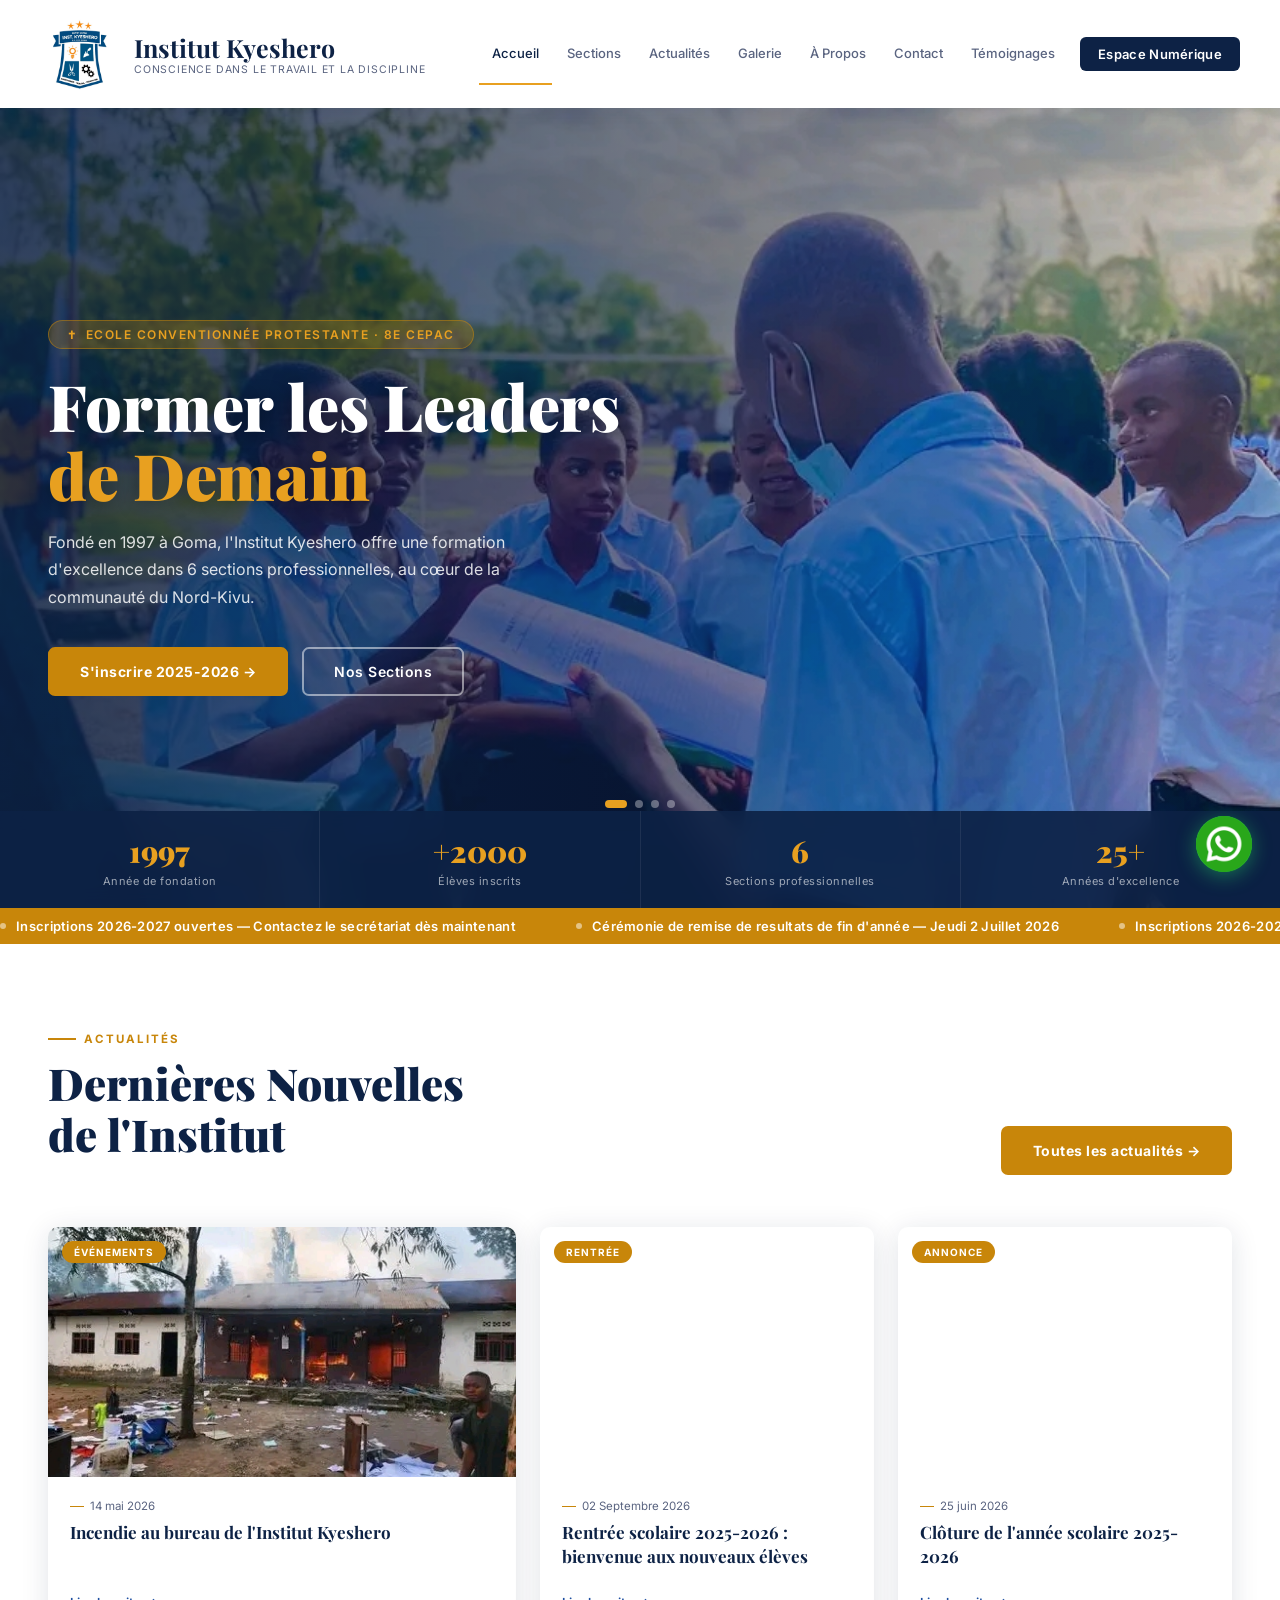
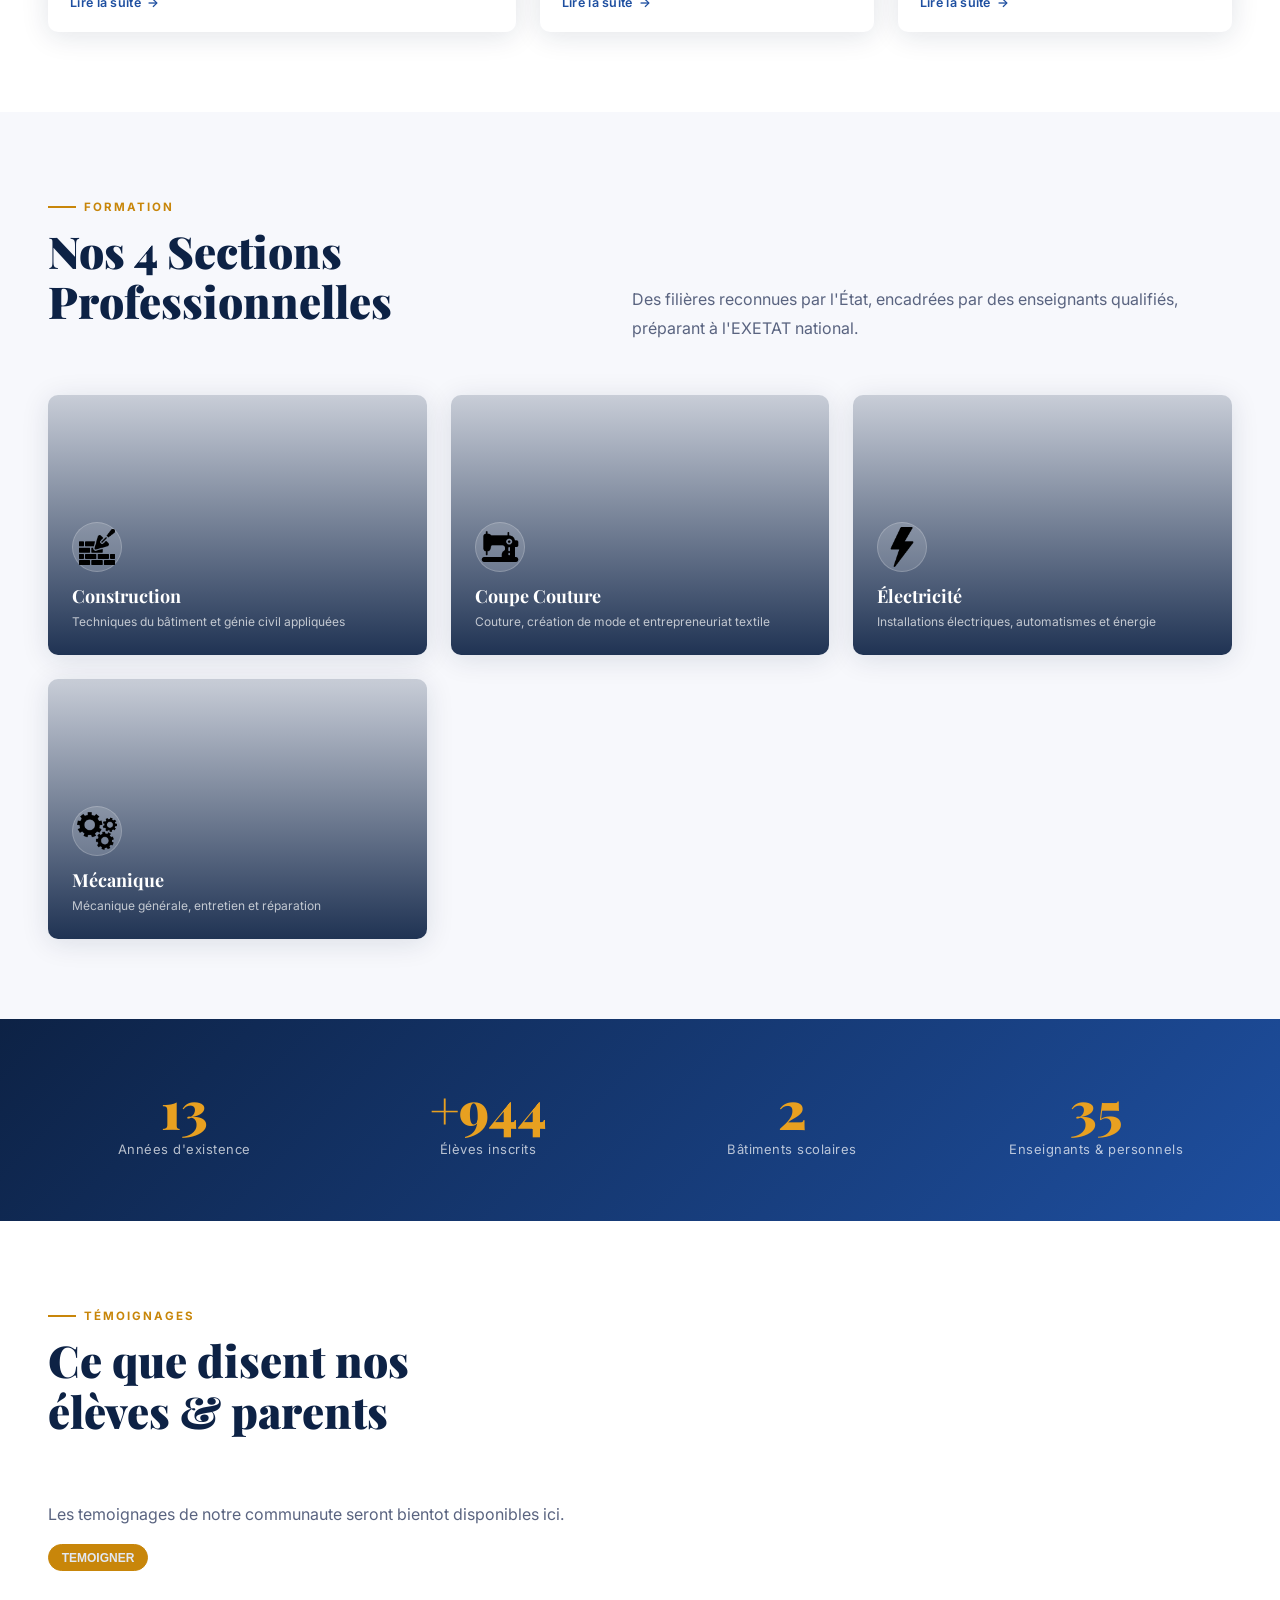
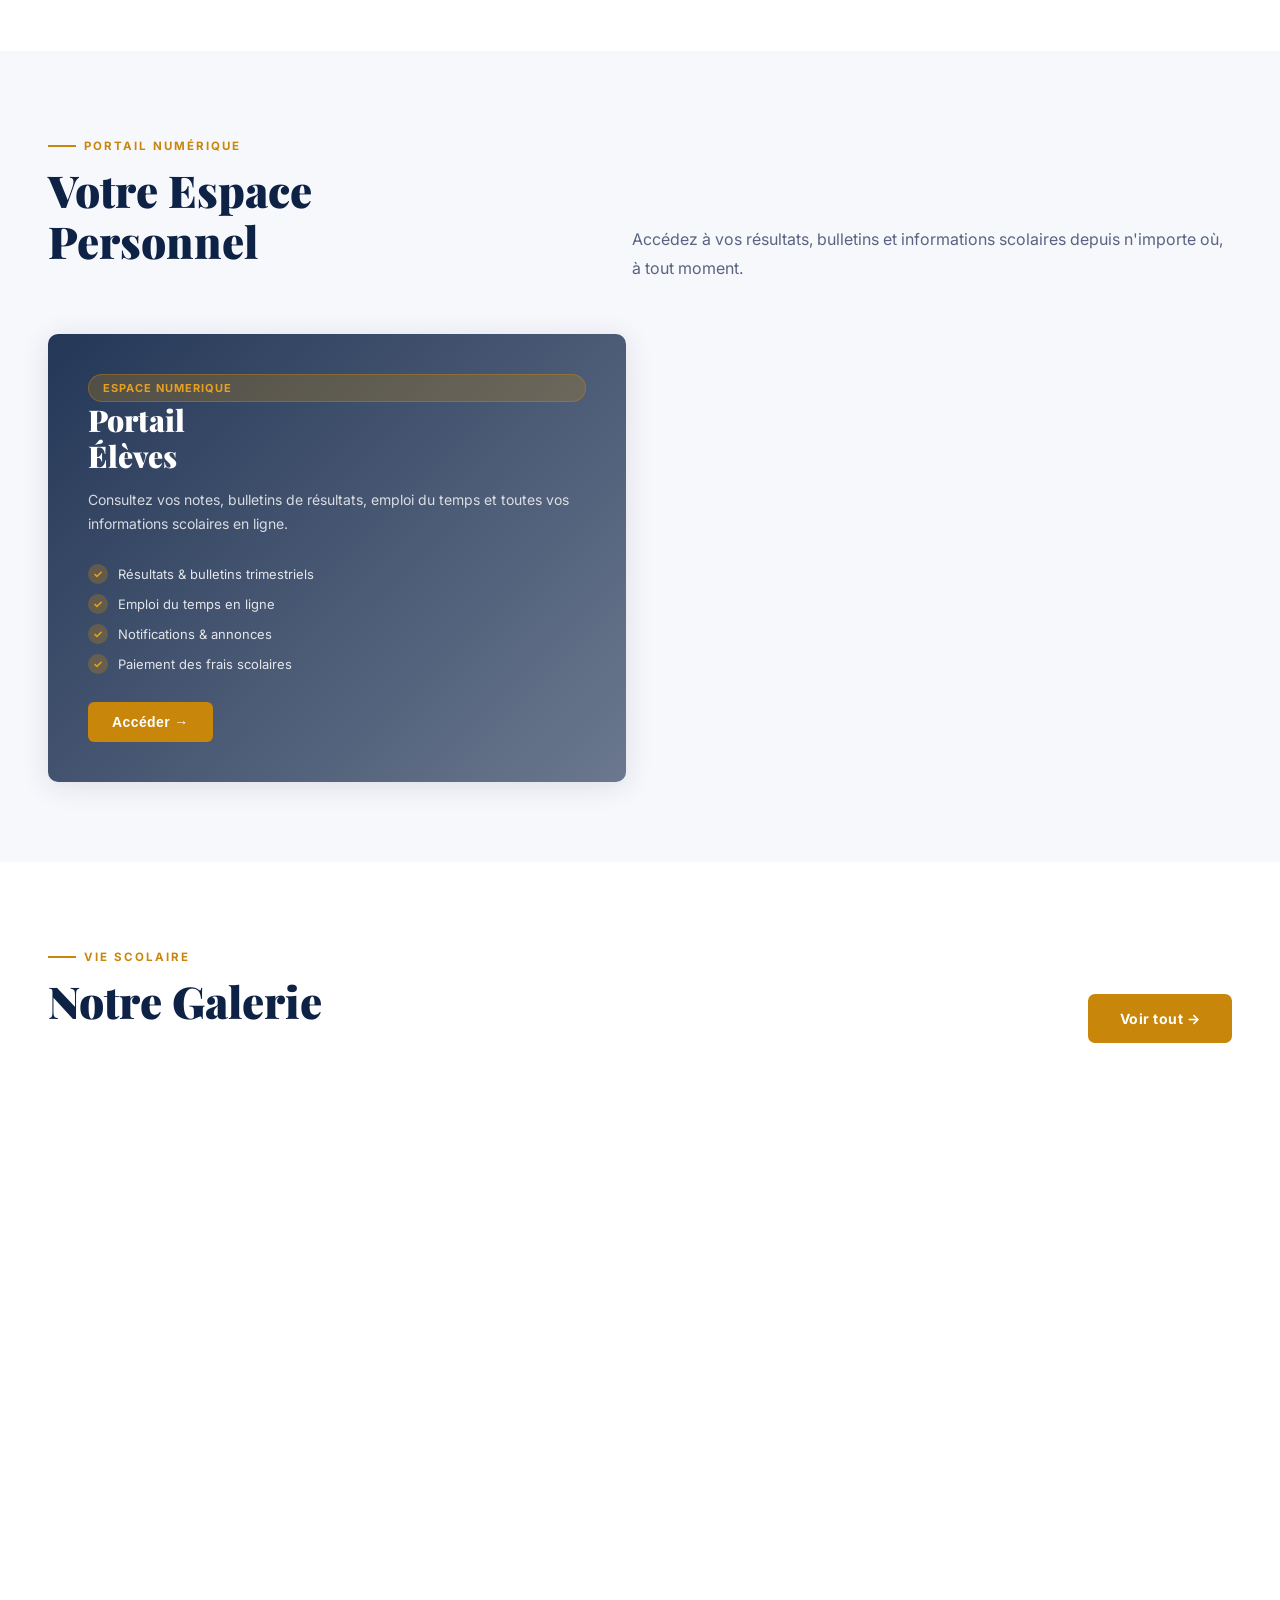
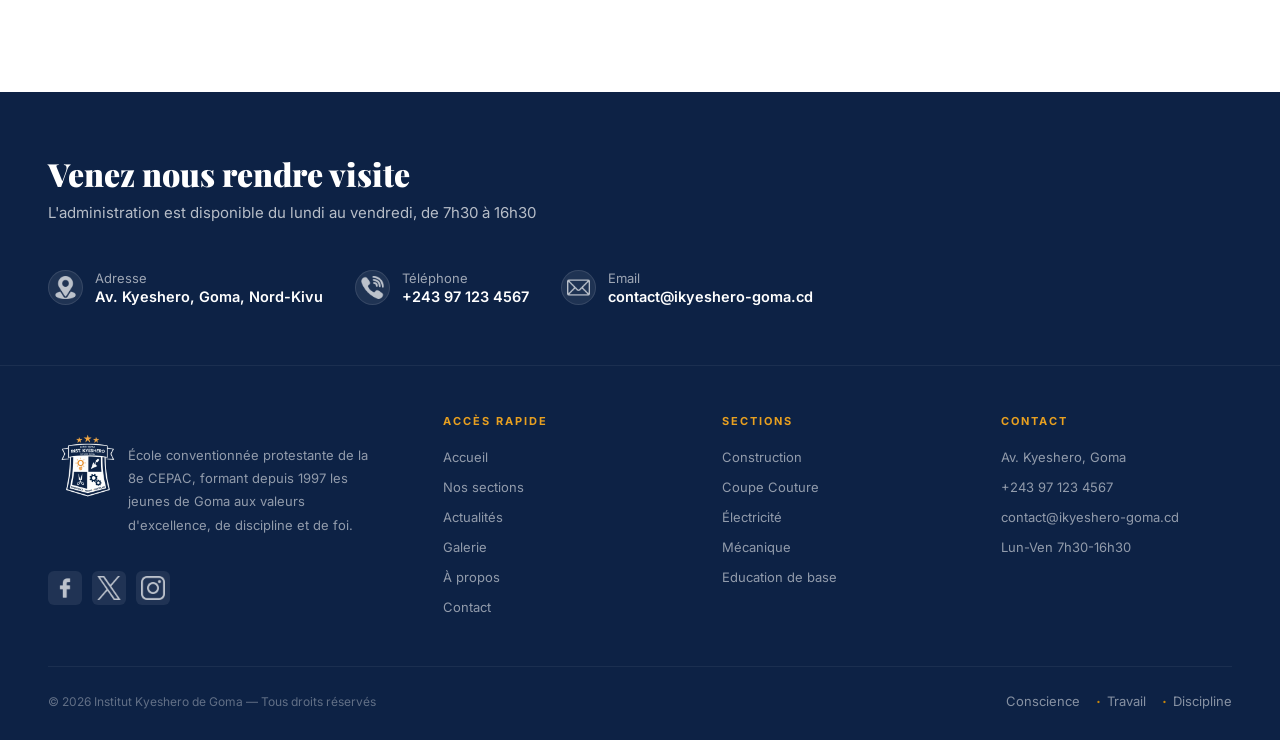
==== commit 134b57ab: "nouvelle mise a jour" ====
--- a/index.html
+++ b/index.html
@@ -329,7 +329,7 @@
                         </div>
                     </div>
                     <div class="testimonials-wrap">
-                        <p>Les temoignages de notre communaute seront bientot disponibles ici</p>
+                        <p>Les temoignages de notre communaute seront bientot disponibles ici.</p>
                         <!-- <div class="testimonials-track" id="testiTrack">
               <div class="testi-card">
                 <div class="testi-stars">★★★★★</div>
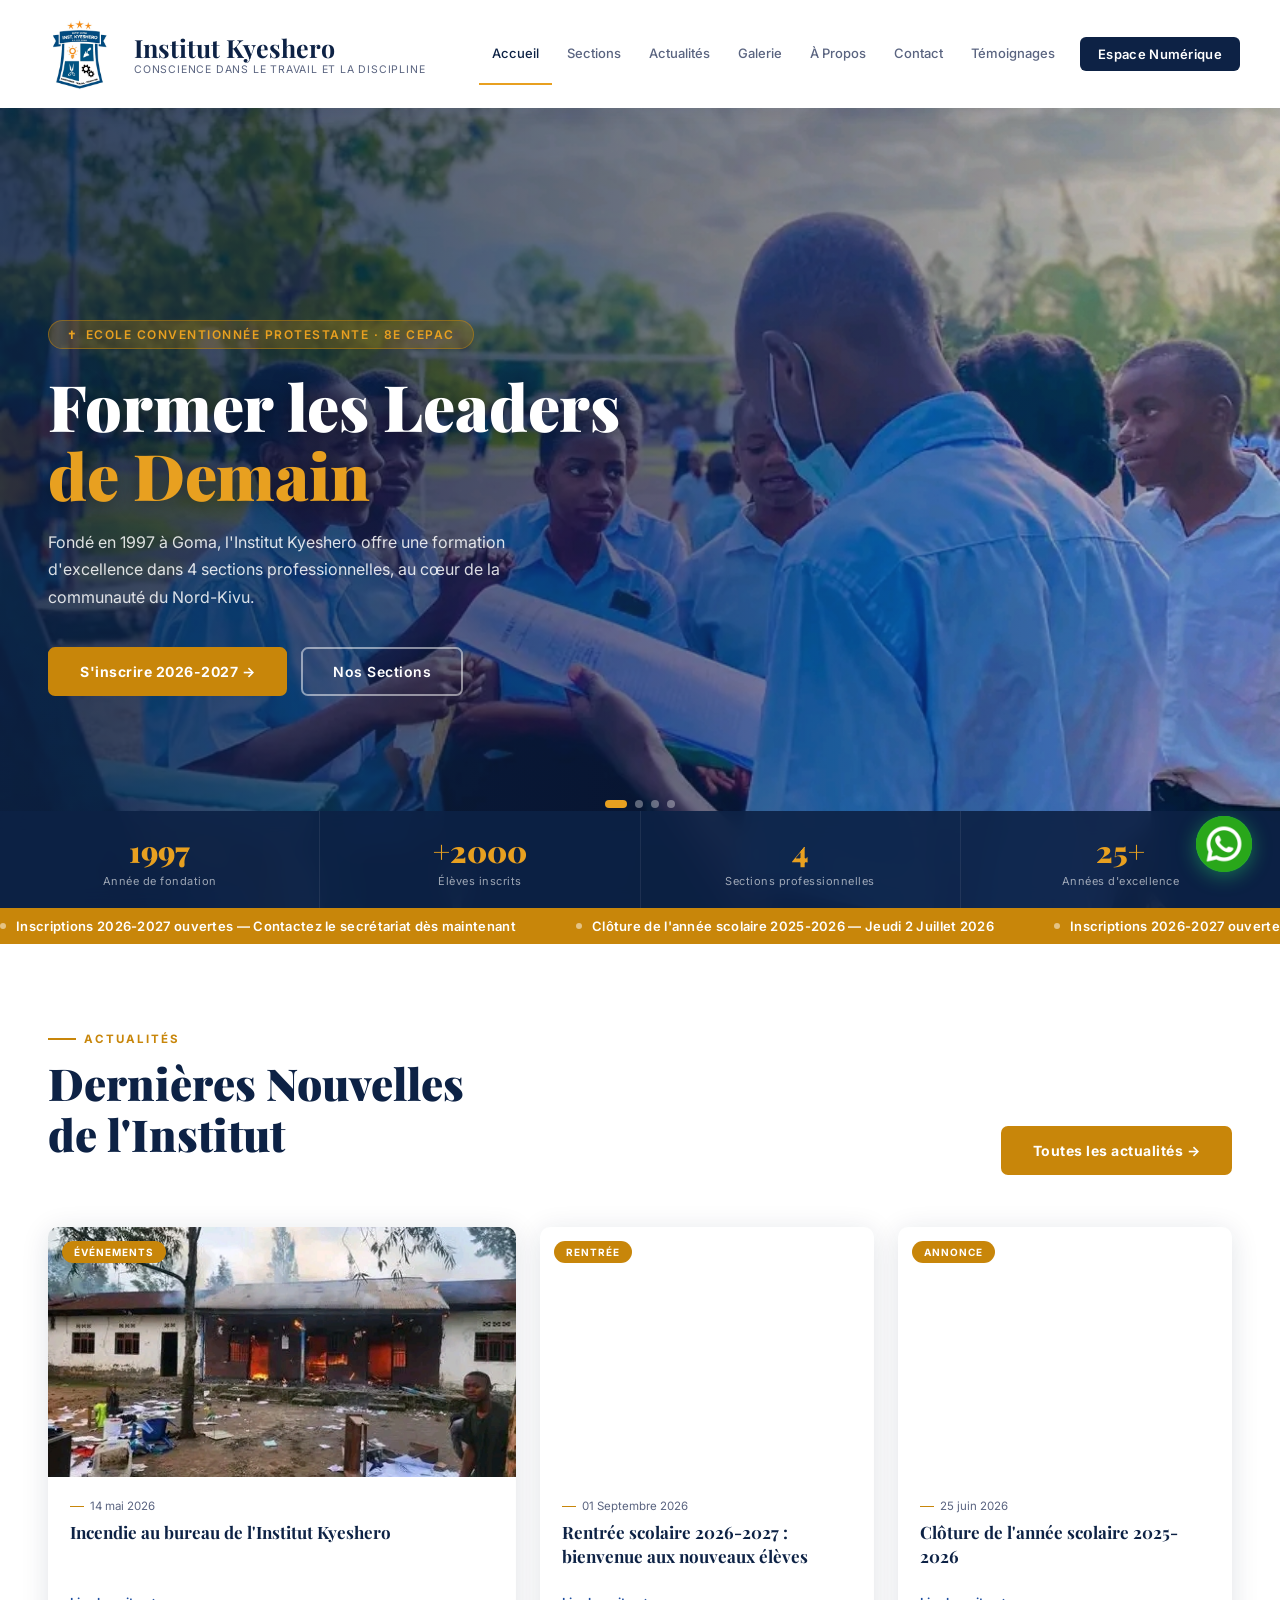
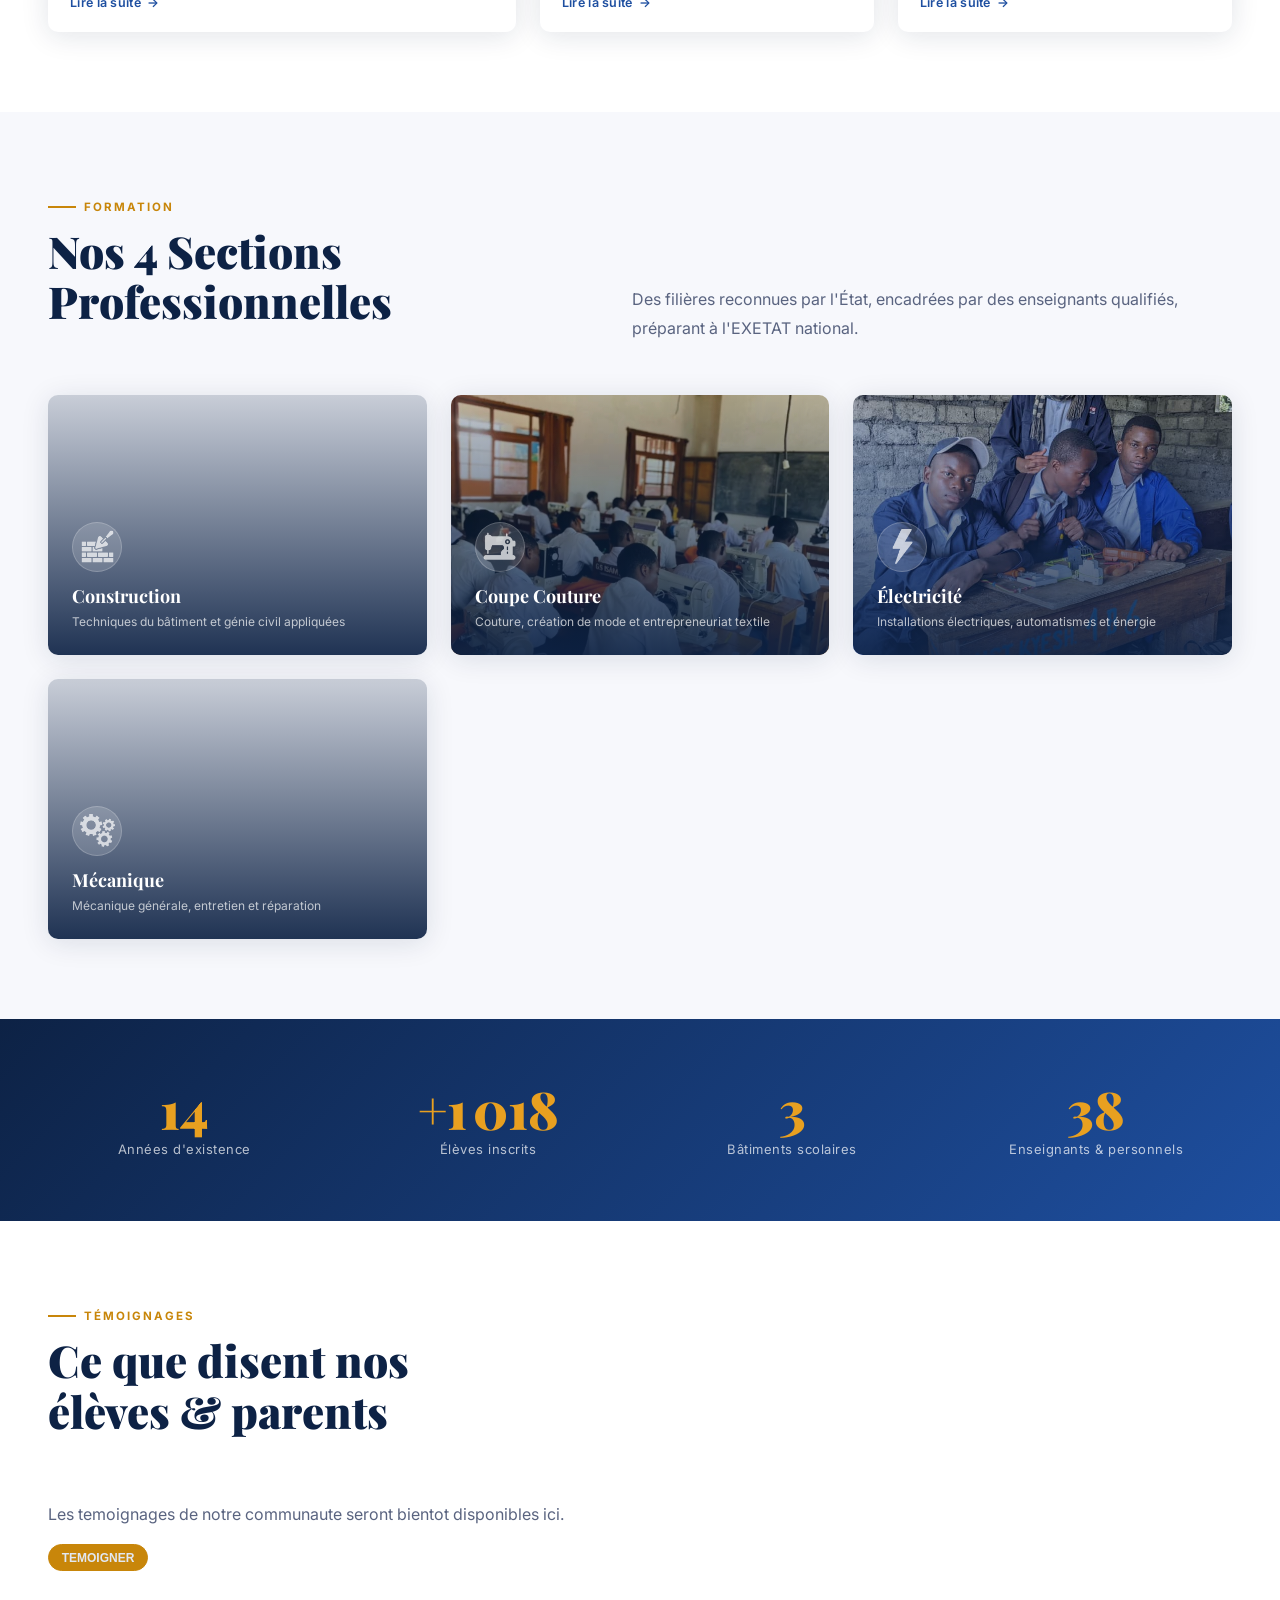
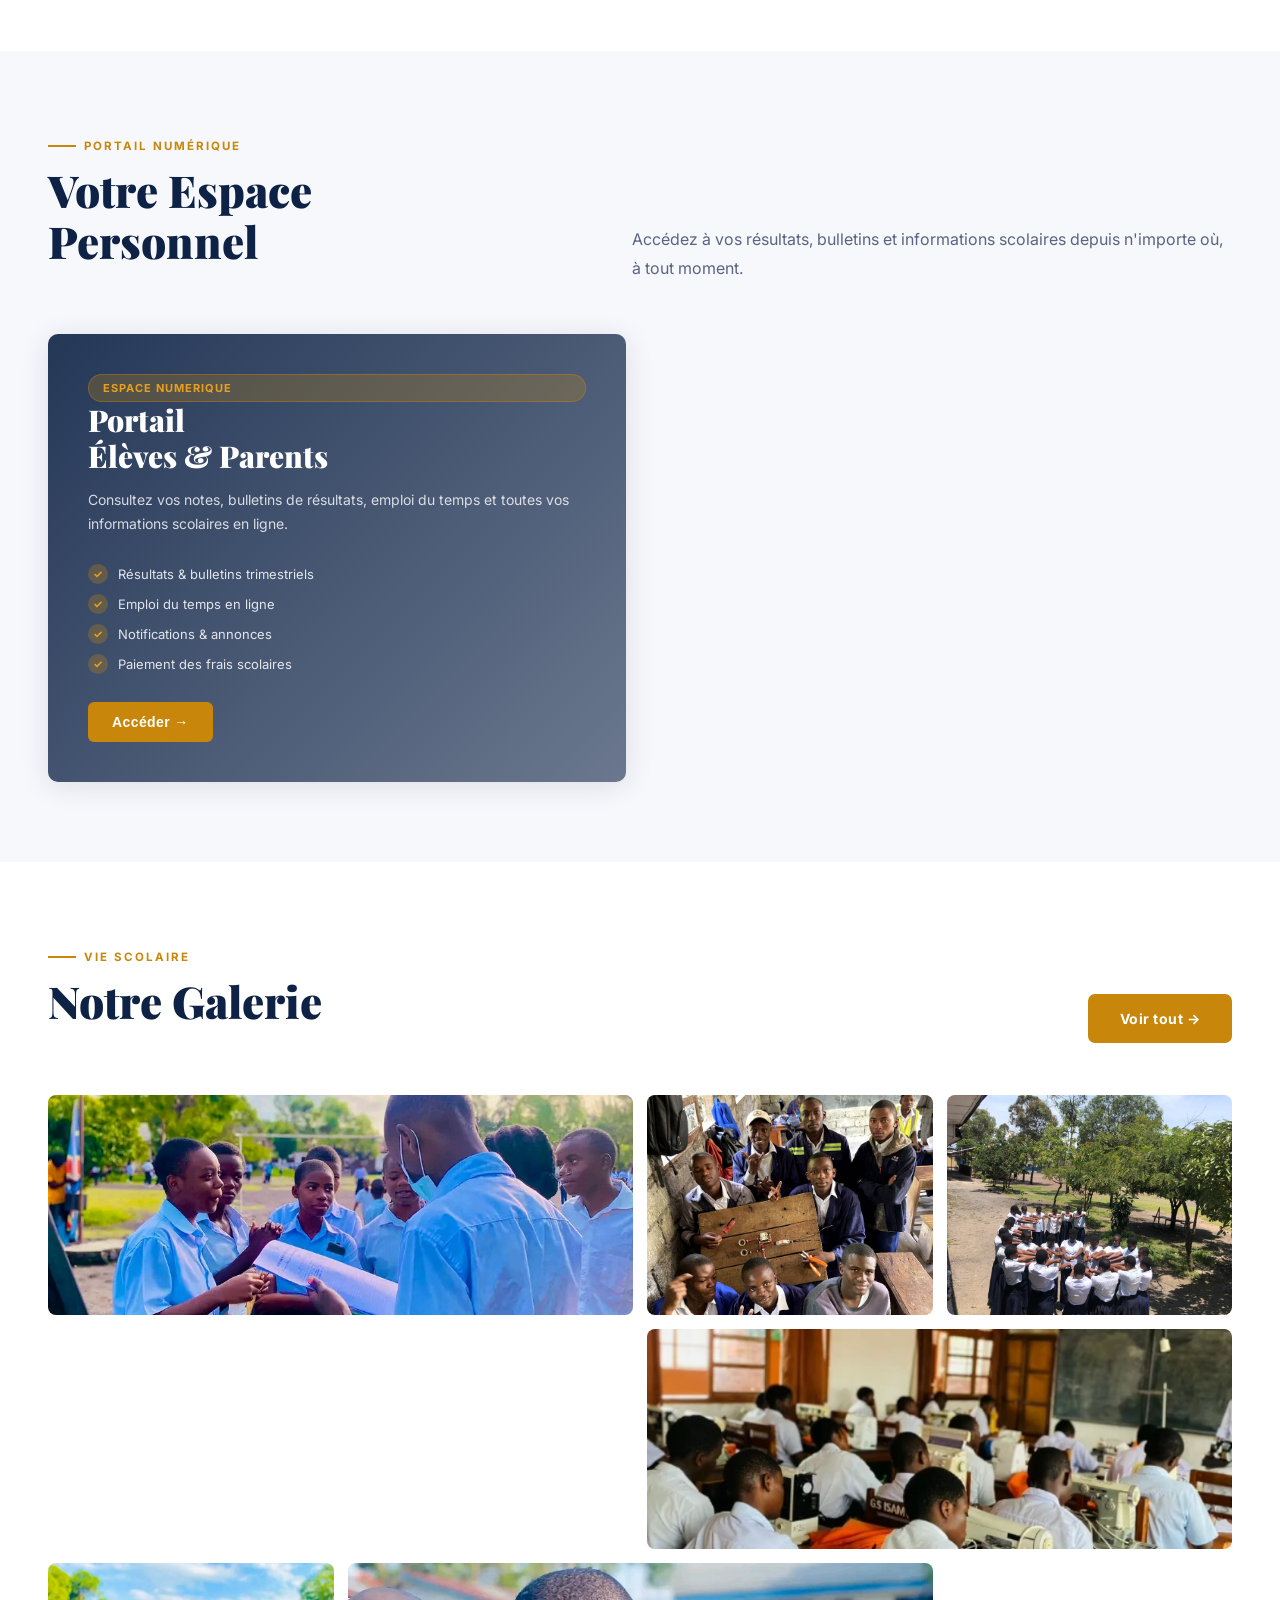
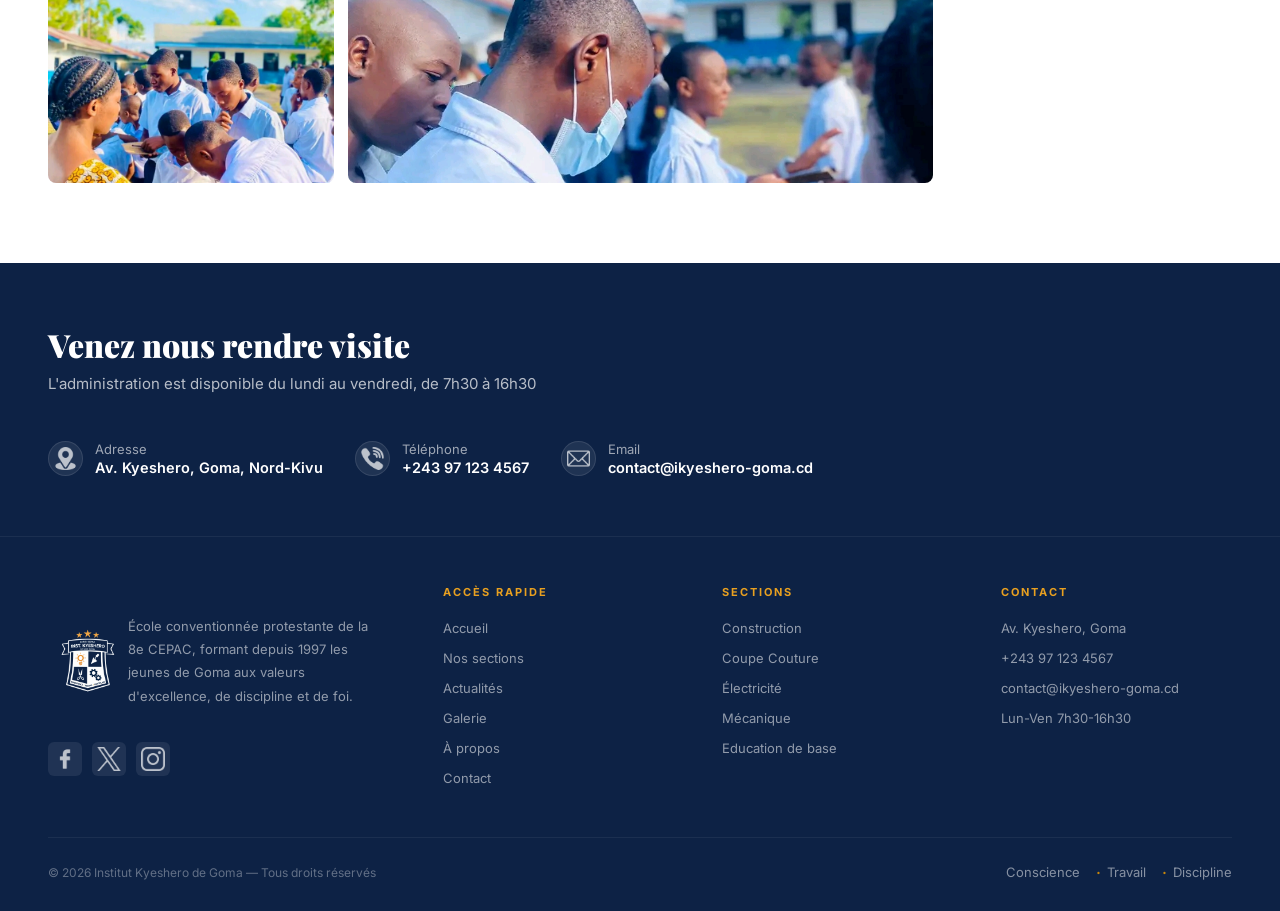
==== commit cf6e19ac: "nouvelle mise a jour du site" ====
--- a/index.html
+++ b/index.html
@@ -85,9 +85,9 @@
                 <div class="hero-content">
                     <div class="hero-eyebrow">Ecole Conventionnée Protestante · 8e CEPAC</div>
                     <h2>Former les Leaders<em>de Demain</em></h2>
-                    <p class="hero-tagline">Fondé en 1997 à Goma, l'Institut Kyeshero offre une formation d'excellence dans 6 sections professionnelles, au cœur de la communauté du Nord-Kivu.</p>
+                    <p class="hero-tagline">Fondé en 1997 à Goma, l'Institut Kyeshero offre une formation d'excellence dans 4 sections professionnelles, au cœur de la communauté du Nord-Kivu.</p>
                     <div class="hero-actions">
-                        <a href="#" onclick="goTo('inscriptions');return false" class="btn-gold">S'inscrire 2025-2026 →</a>
+                        <a href="#" onclick="goTo('inscriptions');return false" class="btn-gold">S'inscrire 2026-2027 →</a>
                         <a href="#" onclick="goTo('sections');return false" class="btn-ghost">Nos Sections</a>
                     </div>
                 </div>
@@ -106,7 +106,7 @@
                         <div class="lbl">Élèves inscrits</div>
                     </div>
                     <div class="hero-stat">
-                        <div class="num">6</div>
+                        <div class="num">4</div>
                         <div class="lbl">Sections professionnelles</div>
                     </div>
                     <div class="hero-stat">
@@ -126,7 +126,7 @@
             <span class="dot"></span>Félicitations à nos lauréats de l'EXETAT 2026 — Taux de réussite record
           </div> -->
                     <div class="annonce-item">
-                        <span class="dot"></span>Cérémonie de remise de resultats de fin d'année — Jeudi 2 Juillet 2026
+                        <span class="dot"></span>Clôture de l'année scolaire 2025-2026 — Jeudi 2 Juillet 2026
                     </div>
                     <!-- duplicate pour boucle fluide -->
                     <div class="annonce-item">
@@ -137,7 +137,7 @@
             réussite record
           </div> -->
                     <div class="annonce-item"><span class="dot">
-            </span>Cérémonie de remise de resultats de fin d'année — Jeudi 2 Juillet 2026
+            </span>Clôture de l'année scolaire 2025-2026 — Jeudi 2 Juillet 2026
                     </div>
                 </div>
             </div>
@@ -189,8 +189,8 @@
                                 <div class="news-category">Rentrée</div>
                             </div>
                             <div class="news-body">
-                                <div class="news-date">02 Septembre 2026</div>
-                                <div class="news-title">Rentrée scolaire 2025-2026 : bienvenue aux nouveaux élèves</div>
+                                <div class="news-date">01 Septembre 2026</div>
+                                <div class="news-title">Rentrée scolaire 2026-2027 : bienvenue aux nouveaux élèves</div>
                                 <!-- <div class="news-excerpt">L'Institut Kyeshero accueille chaleureusement ses nouveaux élèves pour une année scolaire placée sous le signe de l'excellence.</div> -->
                                 <a class="news-link" href="actualites.html">Lire la suite
                   <span class="arrow">→</span>
@@ -240,7 +240,7 @@
                             </div>
                         </div>
                         <div class="sect-card">
-                            <div class="sect-card-bg" style="background-image:url('https://images.unsplash.com/photo-1558618666-fcd25c85cd64?w=700&q=80')">
+                            <div class="sect-card-bg" style="background-image:url(./pictures/couture.jpg)">
                             </div>
                             <div class="sect-card-overlay"></div>
                             <!-- <div class="sect-card-tag">Populaire</div> -->
@@ -253,7 +253,7 @@
                             </div>
                         </div>
                         <div class="sect-card">
-                            <div class="sect-card-bg" style="background-image:url('https://images.unsplash.com/photo-1565193566173-7a0ee3dbe261?w=700&q=80')">
+                            <div class="sect-card-bg" style="background-image:url(./pictures/IMG-20260624-WA0055.jpg)">
                             </div>
                             <div class="sect-card-overlay"></div>
                             <!-- <div class="sect-card-tag">Populaire</div> -->
@@ -415,7 +415,7 @@
           </div> -->
                     <div class="temoi">
                         <button>
-              <a href="#">TEMOIGNER</a>
+              <a href="temoignages.html">TEMOIGNER</a>
             </button>
                     </div>
 
@@ -439,7 +439,7 @@
                             <div class="espace-card-overlay"></div>
                             <div class="espace-card-content">
                                 <div class="espace-badge">Espace Numerique</div>
-                                <h3>Portail<br>Élèves</h3>
+                                <h3>Portail<br>Élèves & Parents</h3>
                                 <p>Consultez vos notes, bulletins de résultats, emploi du temps et toutes vos informations scolaires en ligne.
                                 </p>
                                 <div class="espace-features">
@@ -448,7 +448,9 @@
                                     <div class="espace-feat">Notifications & annonces</div>
                                     <div class="espace-feat">Paiement des frais scolaires</div>
                                 </div>
-                                <button class="espace-cta" onclick="goTo('espace')">Accéder → </button>
+                                <button class="espace-cta">
+                  <a href="espacenumerique.html">Accéder → </a>
+                </button>
                             </div>
                         </div>
                     </div>
@@ -463,21 +465,27 @@
                             <div class="section-label">Vie scolaire</div>
                             <h2 class="section-h2">Notre Galerie</h2>
                         </div>
-                        <a href="#" onclick="goTo('galerie');return false" class="btn-gold" style="flex-shrink:0">Voir tout →</a>
+                        <a href="galerie.html" class="btn-gold" style="flex-shrink:0">Voir tout →</a>
                     </div>
                     <div class="gallery-masonry">
-                        <div class="gal-item" style="background-image:url('https://images.unsplash.com/photo-1509062522246-3755977927d7?w=900&q=80')">
-                        </div>
-                        <div class="gal-item" style="background-image:url('https://images.unsplash.com/photo-1544717305-2782549b5136?w=500&q=80')">
-                        </div>
-                        <div class="gal-item" style="background-image:url('https://images.unsplash.com/photo-1571260899304-425eee4c7efc?w=500&q=80')">
-                        </div>
-                        <div class="gal-item" style="background-image:url('https://images.unsplash.com/photo-1529390079861-591de354faf5?w=500&q=80')">
-                        </div>
-                        <div class="gal-item" style="background-image:url('https://images.unsplash.com/photo-1551731409-43eb3e517a1a?w=500&q=80')">
-                        </div>
-                        <div class="gal-item" style="background-image:url('https://images.unsplash.com/photo-1580582932707-520aed937b7b?w=900&q=80')">
-                        </div>
+                        <div class="gal-item" style="background-image:url(./pictures/back\ \(2\).jpg);height:220px;grid-column:span 2">
+                        </div>
+                        <div class="gal-item" style="background-image:url(./pictures/IMG-20260624-WA0052.jpg);height:220px">
+                        </div>
+                        <div class="gal-item" style="background-image:url(./pictures/6eme.jpg);height:220px">
+                        </div>
+                        <div class="gal-item" style="background-image:url(./pictures/couture.jpg);height:220px;grid-column:span 2">
+                        </div>
+                        <div class="gal-item" style="background-image:url(./pictures/autresimages\ \(4\).jpg);height:220px">
+                        </div>
+                        <div class="gal-item" style="background-image:url(./pictures/électricien.png);height:220px">
+                        </div>
+                        <!-- <div class="gal-item" style="background-image:url(./pictures/autresimages\ \(2\).jpg);height:220px;grid-column:span 2">
+                        </div>
+                        <div class="gal-item" style="background-image:url(./pictures/autresimages\ \(4\).jpg);height:220px">
+                        </div>
+                        <div class="gal-item" style="background-image:url(./pictures/électricien.png);height:220px">
+                        </div> -->
                     </div>
                 </div>
             </section>
@@ -521,78 +529,6 @@
                 </div>
             </div>
 
-        </div>
-
-
-        <!-- ═══════════════════════════════════════════
-  ESPACE NUMÉRIQUE
-══════════════════════════════════════════════ -->
-        <div id="page-espace" style="display:none">
-            <div class="espace-login-wrap">
-                <div class="espace-login-card">
-                    <div class="espace-login-logo">
-                        <div class="emblem">
-                            <div class="cross">✝</div>
-                            <span>IK</span>
-                        </div>
-                        <h2>Institut Kyeshero</h2>
-                        <p>Portail Scolaire Numérique · Goma</p>
-                    </div>
-
-                    <div class="login-tabs">
-                        <button class="ltab active" id="tab-eleve" onclick="switchTab('eleve')">🎓 Élève</button>
-                        <button class="ltab" id="tab-parent" onclick="switchTab('parent')">👨‍👩‍👧 Parent</button>
-                        <button class="ltab" id="tab-admin" onclick="switchTab('admin')">🔑 Admin</button>
-                    </div>
-
-                    <div id="form-eleve">
-                        <div class="field">
-                            <label>Numéro matricule</label>
-                            <input type="text" id="mat-eleve" placeholder="Ex: IK-2024-0012" oninput="clearErr()" />
-                        </div>
-                        <div class="field">
-                            <label>Mot de passe</label>
-                            <input type="password" id="pwd-eleve" placeholder="Votre mot de passe" oninput="clearErr()" />
-                        </div>
-                        <button class="btn-connect" onclick="doLogin('eleve')">Se connecter</button>
-                        <div class="err-box" id="err-eleve">Identifiants incorrects. Vérifiez votre matricule et mot de passe.</div>
-                    </div>
-
-                    <div id="form-parent" style="display:none">
-                        <div class="field">
-                            <label>Matricule de l'enfant</label>
-                            <input type="text" id="mat-parent" placeholder="Ex: IK-2024-0012" oninput="clearErr()" />
-                        </div>
-                        <div class="field">
-                            <label>Votre NIP parent</label>
-                            <input type="password" id="pwd-parent" placeholder="NIP confidentiel" oninput="clearErr()" />
-                        </div>
-                        <button class="btn-connect" onclick="doLogin('parent')">Accéder au portail</button>
-                        <div class="err-box" id="err-parent">NIP ou matricule invalide. Contactez le secrétariat.</div>
-                    </div>
-
-                    <div id="form-admin" style="display:none">
-                        <div class="field">
-                            <label>Identifiant administratif</label>
-                            <input type="text" id="id-admin" placeholder="Votre identifiant" oninput="clearErr()" />
-                        </div>
-                        <div class="field">
-                            <label>Mot de passe sécurisé</label>
-                            <input type="password" id="pwd-admin" placeholder="Mot de passe" oninput="clearErr()" />
-                        </div>
-                        <button class="btn-connect" onclick="doLogin('admin')">Connexion sécurisée</button>
-                        <div class="err-box" id="err-admin">Accès refusé. Identifiants invalides.</div>
-                    </div>
-
-                    <p style="text-align:center;margin-top:24px;font-size:13px;color:var(--muted)">
-                        Problème de connexion ? <a href="#" style="color:var(--blue);font-weight:600">Contacter le secrétariat</a>
-                    </p>
-                    <p style="text-align:center;margin-top:10px">
-                        <a href="#" onclick="goTo('home');return false" style="font-size:13px;color:var(--muted)">← Retour au
-              site</a>
-                    </p>
-                </div>
-            </div>
         </div>
 
         <!-- FOOTER -->
--- a/style.css
+++ b/style.css
@@ -1,1759 +1,1789 @@
 :root {
-  --navy: #0d2245;
-  --navy2: #1a3a6b;
-  --blue: #1e4fa0;
-  --gold: #c8860a;
-  --gold-light: #e8a020;
-  --gold-pale: #fdf3df;
-  --white: #fff;
-  --off: #f7f8fc;
-  --text: #1c2333;
-  --muted: #5a6480;
-  --border: #e2e8f2;
-  --radius: 10px;
-  --shadow: 0 4px 28px rgba(13, 34, 69, .12);
-  --shadow-lg: 0 16px 60px rgba(13, 34, 69, .18);
-  --ff-display: 'Playfair Display', serif;
-  --ff-body: 'Inter', sans-serif;
+    --navy: #0d2245;
+    --navy2: #1a3a6b;
+    --blue: #1e4fa0;
+    --gold: #c8860a;
+    --gold-light: #e8a020;
+    --gold-pale: #fdf3df;
+    --white: #fff;
+    --off: #f7f8fc;
+    --text: #1c2333;
+    --muted: #5a6480;
+    --border: #e2e8f2;
+    --radius: 10px;
+    --shadow: 0 4px 28px rgba(13, 34, 69, .12);
+    --shadow-lg: 0 16px 60px rgba(13, 34, 69, .18);
+    --ff-display: 'Playfair Display', serif;
+    --ff-body: 'Inter', sans-serif;
 }
 
 * {
-  margin: 0;
-  padding: 0;
-  box-sizing: border-box
+    margin: 0;
+    padding: 0;
+    box-sizing: border-box
 }
 
 html {
-  scroll-behavior: smooth
+    scroll-behavior: smooth
 }
 
 body {
-  font-family: var(--ff-body);
-  color: var(--text);
-  background: #fff;
-  overflow-x: hidden
+    font-family: var(--ff-body);
+    color: var(--text);
+    background: #fff;
+    overflow-x: hidden
 }
 
 a {
-  text-decoration: none;
-  color: inherit
+    text-decoration: none;
+    color: inherit
 }
 
 img {
-  max-width: 100%;
-  display: block
-}
+    max-width: 100%;
+    display: block
+}
+
 
 /* ══ TOPBAR ══ */
+
 .topbar {
-  background: var(--navy);
-  color: rgba(255, 255, 255, .75);
-  font-size: 12.5px;
-  padding: 8px 48px;
-  display: flex;
-  justify-content: space-between;
-  align-items: center;
-  letter-spacing: .3px;
+    background: var(--navy);
+    color: rgba(255, 255, 255, .75);
+    font-size: 12.5px;
+    padding: 8px 48px;
+    display: flex;
+    justify-content: space-between;
+    align-items: center;
+    letter-spacing: .3px;
 }
 
 .topbar-left {
-  display: flex;
-  gap: 24px;
-  align-items: center
+    display: flex;
+    gap: 24px;
+    align-items: center
 }
 
 .topbar-left span {
-  display: flex;
-  align-items: center;
-  gap: 7px
+    display: flex;
+    align-items: center;
+    gap: 7px
 }
 
 .topbar-right {
-  display: flex;
-  gap: 8px;
-  align-items: center
+    display: flex;
+    gap: 8px;
+    align-items: center
 }
 
 .topbar-right a {
-  width: 30px;
-  height: 30px;
-  border-radius: 6px;
-  background: rgba(255, 255, 255, .1);
-  display: flex;
-  align-items: center;
-  justify-content: center;
-  font-size: 13px;
-  color: #fff;
-  transition: background .2s;
+    width: 30px;
+    height: 30px;
+    border-radius: 6px;
+    background: rgba(255, 255, 255, .1);
+    display: flex;
+    align-items: center;
+    justify-content: center;
+    font-size: 13px;
+    color: #fff;
+    transition: background .2s;
 }
 
 .topbar-right a:hover {
-  background: var(--blue)
-}
+    background: var(--blue)
+}
+
 
 /* ══ NAV ══ */
+
 nav {
-  background: #fff;
-  box-shadow: 0 2px 16px rgba(13, 34, 69, .08);
-  padding: 0 40px;
-  display: flex;
-  align-items: center;
-  justify-content: space-between;
-  position: sticky;
-  top: 0;
-  z-index: 900;
-  transition: box-shadow .3s;
+    background: #fff;
+    box-shadow: 0 2px 16px rgba(13, 34, 69, .08);
+    padding: 0 40px;
+    display: flex;
+    align-items: center;
+    justify-content: space-between;
+    position: sticky;
+    top: 0;
+    z-index: 900;
+    transition: box-shadow .3s;
 }
 
 nav.scrolled {
-  box-shadow: 0 4px 30px rgba(13, 34, 69, .15)
+    box-shadow: 0 4px 30px rgba(13, 34, 69, .15)
 }
 
 .logo {
-  display: flex;
-  align-items: center;
-  gap: 14px;
-  padding: 14px 0;
-  cursor: pointer
+    display: flex;
+    align-items: center;
+    gap: 14px;
+    padding: 14px 0;
+    cursor: pointer
 }
 
 .logo-emblem img {
-  width: 80px;
+    width: 80px;
 }
 
 .logo-emblem::before {
-  content: '';
-  inset: 0;
-  background: linear-gradient(135deg, rgba(200, 134, 10, .2), transparent);
+    content: '';
+    inset: 0;
+    background: linear-gradient(135deg, rgba(200, 134, 10, .2), transparent);
 }
 
 .logo-emblem span {
-  font-size: 9px;
-  color: var(--gold-light);
-  font-weight: 900;
-  letter-spacing: 1.5px;
-  line-height: 1.1;
-  text-align: center;
-  position: relative;
-  z-index: 1
+    font-size: 9px;
+    color: var(--gold-light);
+    font-weight: 900;
+    letter-spacing: 1.5px;
+    line-height: 1.1;
+    text-align: center;
+    position: relative;
+    z-index: 1
 }
 
 .logo-emblem .cross {
-  font-size: 18px;
-  color: #fff;
-  position: relative;
-  z-index: 1
+    font-size: 18px;
+    color: #fff;
+    position: relative;
+    z-index: 1
 }
 
 .logo-text h1 {
-  font-size: 25px;
-  color: var(--navy);
-  font-weight: 700;
-  font-family: var(--ff-display);
-  line-height: 1.2
+    font-size: 25px;
+    color: var(--navy);
+    font-weight: 700;
+    font-family: var(--ff-display);
+    line-height: 1.2
 }
 
 .logo-text p {
-  font-size: 10.5px;
-  color: var(--muted);
-  letter-spacing: .8px;
-  text-transform: uppercase
+    font-size: 10.5px;
+    color: var(--muted);
+    letter-spacing: .8px;
+    text-transform: uppercase
 }
 
 .nav-links {
-  display: flex;
-  align-items: center;
-  gap: 2px
+    display: flex;
+    align-items: center;
+    gap: 2px
 }
 
 .nav-links a {
-  padding: 22px 13px;
-  font-size: 13px;
-  font-weight: 500;
-  color: var(--muted);
-  border-bottom: 2px solid transparent;
-  transition: all .2s;
-  white-space: nowrap;
+    padding: 22px 13px;
+    font-size: 13px;
+    font-weight: 500;
+    color: var(--muted);
+    border-bottom: 2px solid transparent;
+    transition: all .2s;
+    white-space: nowrap;
 }
 
 .nav-links a:hover,
 .nav-links a.active {
-  color: var(--navy);
-  border-bottom-color: var(--gold-light);
+    color: var(--navy);
+    border-bottom-color: var(--gold-light);
 }
 
 .nav-links .nav-espace {
-  background: var(--navy);
-  color: #fff !important;
-  padding: 9px 18px !important;
-  border-radius: 6px;
-  border-bottom: none !important;
-  margin-left: 10px;
-  font-weight: 600;
-  font-size: 13px;
-  letter-spacing: .3px;
+    background: var(--navy);
+    color: #fff !important;
+    padding: 9px 18px !important;
+    border-radius: 6px;
+    border-bottom: none !important;
+    margin-left: 10px;
+    font-weight: 600;
+    font-size: 13px;
+    letter-spacing: .3px;
 }
 
 .nav-links .nav-espace:hover {
-  background: var(--blue) !important
-}
+    background: var(--blue) !important
+}
+
 
 /* hamburger */
+
 .hamburger {
-  display: none;
-  flex-direction: column;
-  gap: 5px;
-  cursor: pointer;
-  padding: 10px
+    display: none;
+    flex-direction: column;
+    gap: 5px;
+    cursor: pointer;
+    padding: 10px
 }
 
 .hamburger span {
-  width: 24px;
-  height: 2.5px;
-  background: var(--navy);
-  border-radius: 2px;
-  transition: all .3s
-}
+    width: 24px;
+    height: 2.5px;
+    background: var(--navy);
+    border-radius: 2px;
+    transition: all .3s
+}
+
 
 /* ══ HERO ══ */
+
 .hero {
-  position: relative;
-  height: 92vh;
-  min-height: 580px;
-  max-height: 800px;
-  overflow: hidden;
-  background: var(--navy);
+    position: relative;
+    height: 92vh;
+    min-height: 580px;
+    max-height: 800px;
+    overflow: hidden;
+    background: var(--navy);
 }
 
 .hero-slides {
-  position: absolute;
-  inset: 0
+    position: absolute;
+    inset: 0
 }
 
 .hslide {
-  position: absolute;
-  inset: 0;
-  opacity: 0;
-  transition: opacity 1s ease;
-  background-size: cover;
-  background-position: center;
+    position: absolute;
+    inset: 0;
+    opacity: 0;
+    transition: opacity 1s ease;
+    background-size: cover;
+    background-position: center;
 }
 
 .hslide.active {
-  opacity: 1
+    opacity: 1
 }
 
 .hslide-overlay {
-  position: absolute;
-  inset: 0;
-  background: linear-gradient(to right, rgba(13, 34, 69, .85) 0%, rgba(13, 34, 69, .55) 55%, rgba(13, 34, 69, .2) 100%);
-}
+    position: absolute;
+    inset: 0;
+    background: linear-gradient(to right, rgba(13, 34, 69, .85) 0%, rgba(13, 34, 69, .55) 55%, rgba(13, 34, 69, .2) 100%);
+}
+
 
 /* Real school images via Unsplash for African schools */
+
 .hslide-1 {
-  background-image: url(./pictures/back\ \(2\).jpg)
+    background-image: url(./pictures/back\ \(2\).jpg)
 }
 
 .hslide-2 {
-  background-image: url(./pictures/autresimages\ \(3\).jpg)
+    background-image: url(./pictures/autresimages\ \(3\).jpg)
 }
 
 .hslide-3 {
-  background-image: url(./pictures/e3a.png)
+    background-image: url(./pictures/e3a.png)
 }
 
 .hslide-4 {
-  background-image: url(./pictures/back\ \(1\).jpg)
+    background-image: url(./pictures/back\ \(1\).jpg)
 }
 
 .hero-content {
-  position: absolute;
-  top: 50%;
-  left: 48px;
-  transform: translateY(-50%);
-  color: #fff;
-  max-width: 640px;
+    position: absolute;
+    top: 50%;
+    left: 48px;
+    transform: translateY(-50%);
+    color: #fff;
+    max-width: 640px;
 }
 
 .hero-eyebrow {
-  display: inline-flex;
-  align-items: center;
-  gap: 8px;
-  background: rgba(200, 134, 10, .25);
-  border: 1px solid rgba(200, 134, 10, .5);
-  border-radius: 20px;
-  padding: 6px 18px;
-  font-size: 12px;
-  letter-spacing: 1.5px;
-  text-transform: uppercase;
-  font-weight: 600;
-  margin-bottom: 22px;
-  color: var(--gold-light);
+    display: inline-flex;
+    align-items: center;
+    gap: 8px;
+    background: rgba(200, 134, 10, .25);
+    border: 1px solid rgba(200, 134, 10, .5);
+    border-radius: 20px;
+    padding: 6px 18px;
+    font-size: 12px;
+    letter-spacing: 1.5px;
+    text-transform: uppercase;
+    font-weight: 600;
+    margin-bottom: 22px;
+    color: var(--gold-light);
 }
 
 .hero-eyebrow::before {
-  content: '✝';
-  font-size: 11px
+    content: '✝';
+    font-size: 11px
 }
 
 .hero-content h2 {
-  font-family: var(--ff-display);
-  font-size: clamp(38px, 5vw, 68px);
-  font-weight: 900;
-  line-height: 1.08;
-  margin-bottom: 20px;
-  text-shadow: 0 2px 20px rgba(0, 0, 0, .4);
+    font-family: var(--ff-display);
+    font-size: clamp(38px, 5vw, 68px);
+    font-weight: 900;
+    line-height: 1.08;
+    margin-bottom: 20px;
+    text-shadow: 0 2px 20px rgba(0, 0, 0, .4);
 }
 
 .hero-content h2 em {
-  font-style: normal;
-  color: var(--gold-light);
-  display: block;
+    font-style: normal;
+    color: var(--gold-light);
+    display: block;
 }
 
 .hero-tagline {
-  font-size: 16px;
-  line-height: 1.7;
-  color: rgba(255, 255, 255, .85);
-  max-width: 480px;
-  margin-bottom: 36px;
+    font-size: 16px;
+    line-height: 1.7;
+    color: rgba(255, 255, 255, .85);
+    max-width: 480px;
+    margin-bottom: 36px;
 }
 
 .hero-actions {
-  display: flex;
-  gap: 14px;
-  flex-wrap: wrap
+    display: flex;
+    gap: 14px;
+    flex-wrap: wrap
 }
 
 .btn-gold {
-  background: var(--gold);
-  color: #fff;
-  padding: 14px 30px;
-  border-radius: 7px;
-  font-weight: 700;
-  font-size: 14px;
-  letter-spacing: .5px;
-  transition: all .2s;
-  display: inline-flex;
-  align-items: center;
-  gap: 8px;
-  border: 2px solid var(--gold);
+    background: var(--gold);
+    color: #fff;
+    padding: 14px 30px;
+    border-radius: 7px;
+    font-weight: 700;
+    font-size: 14px;
+    letter-spacing: .5px;
+    transition: all .2s;
+    display: inline-flex;
+    align-items: center;
+    gap: 8px;
+    border: 2px solid var(--gold);
 }
 
 .btn-gold:hover {
-  background: var(--gold-light);
-  border-color: var(--gold-light);
-  transform: translateY(-2px)
+    background: var(--gold-light);
+    border-color: var(--gold-light);
+    transform: translateY(-2px)
 }
 
 .btn-ghost {
-  background: transparent;
-  color: #fff;
-  padding: 14px 30px;
-  border-radius: 7px;
-  font-weight: 600;
-  font-size: 14px;
-  letter-spacing: .5px;
-  border: 2px solid rgba(255, 255, 255, .5);
-  transition: all .2s;
+    background: transparent;
+    color: #fff;
+    padding: 14px 30px;
+    border-radius: 7px;
+    font-weight: 600;
+    font-size: 14px;
+    letter-spacing: .5px;
+    border: 2px solid rgba(255, 255, 255, .5);
+    transition: all .2s;
 }
 
 .btn-ghost:hover {
-  background: rgba(255, 255, 255, .1);
-  border-color: #fff
+    background: rgba(255, 255, 255, .1);
+    border-color: #fff
 }
 
 .hero-stats {
-  position: absolute;
-  bottom: 0;
-  left: 0;
-  right: 0;
-  display: flex;
-  background: rgba(13, 34, 69, .9);
-  backdrop-filter: blur(10px);
+    position: absolute;
+    bottom: 0;
+    left: 0;
+    right: 0;
+    display: flex;
+    background: rgba(13, 34, 69, .9);
+    backdrop-filter: blur(10px);
 }
 
 .hero-stat {
-  flex: 1;
-  padding: 20px;
-  text-align: center;
-  border-right: 1px solid rgba(255, 255, 255, .08);
+    flex: 1;
+    padding: 20px;
+    text-align: center;
+    border-right: 1px solid rgba(255, 255, 255, .08);
 }
 
 .hero-stat:last-child {
-  border-right: none
+    border-right: none
 }
 
 .hero-stat .num {
-  font-size: 30px;
-  font-weight: 900;
-  color: var(--gold-light);
-  font-family: var(--ff-display);
+    font-size: 30px;
+    font-weight: 900;
+    color: var(--gold-light);
+    font-family: var(--ff-display);
 }
 
 .hero-stat .lbl {
-  font-size: 11px;
-  color: rgba(255, 255, 255, .6);
-  margin-top: 3px;
-  letter-spacing: .5px
-}
+    font-size: 11px;
+    color: rgba(255, 255, 255, .6);
+    margin-top: 3px;
+    letter-spacing: .5px
+}
+
 
 /* slide arrows */
+
 .harrow {
-  position: absolute;
-  top: 50%;
-  transform: translateY(-50%);
-  width: 44px;
-  height: 44px;
-  border-radius: 50%;
-  background: rgba(255, 255, 255, .15);
-  border: none;
-  color: #fff;
-  font-size: 20px;
-  cursor: pointer;
-  display: flex;
-  align-items: center;
-  justify-content: center;
-  transition: all .2s;
-  backdrop-filter: blur(4px);
+    position: absolute;
+    top: 50%;
+    transform: translateY(-50%);
+    width: 44px;
+    height: 44px;
+    border-radius: 50%;
+    background: rgba(255, 255, 255, .15);
+    border: none;
+    color: #fff;
+    font-size: 20px;
+    cursor: pointer;
+    display: flex;
+    align-items: center;
+    justify-content: center;
+    transition: all .2s;
+    backdrop-filter: blur(4px);
 }
 
 .harrow:hover {
-  background: rgba(255, 255, 255, .3);
-  transform: translateY(-50%) scale(1.05)
+    background: rgba(255, 255, 255, .3);
+    transform: translateY(-50%) scale(1.05)
 }
 
 .harrow-prev {
-  left: 20px
+    left: 20px
 }
 
 .harrow-next {
-  right: 20px
+    right: 20px
 }
 
 .hdots {
-  position: absolute;
-  bottom: 100px;
-  left: 50%;
-  transform: translateX(-50%);
-  display: flex;
-  gap: 8px;
+    position: absolute;
+    bottom: 100px;
+    left: 50%;
+    transform: translateX(-50%);
+    display: flex;
+    gap: 8px;
 }
 
 .hdot {
-  width: 8px;
-  height: 8px;
-  border-radius: 50%;
-  background: rgba(255, 255, 255, .35);
-  cursor: pointer;
-  transition: all .3s;
+    width: 8px;
+    height: 8px;
+    border-radius: 50%;
+    background: rgba(255, 255, 255, .35);
+    cursor: pointer;
+    transition: all .3s;
 }
 
 .hdot.active {
-  background: var(--gold-light);
-  width: 22px;
-  border-radius: 4px
-}
+    background: var(--gold-light);
+    width: 22px;
+    border-radius: 4px
+}
+
 
 /* ══ SECTIONS GÉNÉRALES ══ */
+
 .section {
-  padding: 80px 48px
+    padding: 80px 48px
 }
 
 .section-inner {
-  max-width: 1200px;
-  margin: 0 auto
+    max-width: 1200px;
+    margin: 0 auto
 }
 
 .section-bg {
-  background: var(--off)
+    background: var(--off)
 }
 
 .section-label {
-  display: inline-flex;
-  align-items: center;
-  gap: 8px;
-  font-size: 11.5px;
-  letter-spacing: 2px;
-  text-transform: uppercase;
-  font-weight: 700;
-  color: var(--gold);
-  margin-bottom: 12px;
+    display: inline-flex;
+    align-items: center;
+    gap: 8px;
+    font-size: 11.5px;
+    letter-spacing: 2px;
+    text-transform: uppercase;
+    font-weight: 700;
+    color: var(--gold);
+    margin-bottom: 12px;
 }
 
 .section-label::before {
-  content: '';
-  width: 28px;
-  height: 2px;
-  background: var(--gold);
-  display: block
+    content: '';
+    width: 28px;
+    height: 2px;
+    background: var(--gold);
+    display: block
 }
 
 .section-h2 {
-  font-family: var(--ff-display);
-  font-size: clamp(28px, 3.5vw, 44px);
-  font-weight: 900;
-  color: var(--navy);
-  line-height: 1.15;
-  margin-bottom: 16px;
+    font-family: var(--ff-display);
+    font-size: clamp(28px, 3.5vw, 44px);
+    font-weight: 900;
+    color: var(--navy);
+    line-height: 1.15;
+    margin-bottom: 16px;
 }
 
 .section-intro {
-  font-size: 16px;
-  line-height: 1.8;
-  color: var(--muted);
-  max-width: 600px;
+    font-size: 16px;
+    line-height: 1.8;
+    color: var(--muted);
+    max-width: 600px;
 }
 
 .section-head-row {
-  display: flex;
-  justify-content: space-between;
-  align-items: flex-end;
-  gap: 32px;
-  margin-bottom: 52px;
-  flex-wrap: wrap;
-}
+    display: flex;
+    justify-content: space-between;
+    align-items: flex-end;
+    gap: 32px;
+    margin-bottom: 52px;
+    flex-wrap: wrap;
+}
+
 
 /* ══ ACTUALITÉS ══ */
+
 .news-grid {
-  display: grid;
-  grid-template-columns: 1.4fr 1fr 1fr;
-  gap: 24px
+    display: grid;
+    grid-template-columns: 1.4fr 1fr 1fr;
+    gap: 24px
 }
 
 .news-card {
-  background: #fff;
-  border-radius: var(--radius);
-  overflow: hidden;
-  box-shadow: var(--shadow);
-  transition: transform .25s, box-shadow .25s;
-  display: flex;
-  flex-direction: column;
+    background: #fff;
+    border-radius: var(--radius);
+    overflow: hidden;
+    box-shadow: var(--shadow);
+    transition: transform .25s, box-shadow .25s;
+    display: flex;
+    flex-direction: column;
 }
 
 .news-card:hover {
-  transform: translateY(-5px);
-  box-shadow: var(--shadow-lg)
+    transform: translateY(-5px);
+    box-shadow: var(--shadow-lg)
 }
 
 .news-img {
-  height: 200px;
-  background-size: cover;
-  background-position: center;
-  position: relative;
+    height: 200px;
+    background-size: cover;
+    background-position: center;
+    position: relative;
 }
 
 .news-img.tall {
-  height: 260px
+    height: 260px
 }
 
 .news-category {
-  position: absolute;
-  top: 14px;
-  left: 14px;
-  background: var(--gold);
-  color: #fff;
-  font-size: 10px;
-  font-weight: 700;
-  letter-spacing: 1px;
-  text-transform: uppercase;
-  padding: 5px 12px;
-  border-radius: 20px;
+    position: absolute;
+    top: 14px;
+    left: 14px;
+    background: var(--gold);
+    color: #fff;
+    font-size: 10px;
+    font-weight: 700;
+    letter-spacing: 1px;
+    text-transform: uppercase;
+    padding: 5px 12px;
+    border-radius: 20px;
 }
 
 .news-body {
-  padding: 22px;
-  flex: 1;
-  display: flex;
-  flex-direction: column
+    padding: 22px;
+    flex: 1;
+    display: flex;
+    flex-direction: column
 }
 
 .news-date {
-  font-size: 11.5px;
-  color: var(--muted);
-  margin-bottom: 8px;
-  display: flex;
-  align-items: center;
-  gap: 6px
+    font-size: 11.5px;
+    color: var(--muted);
+    margin-bottom: 8px;
+    display: flex;
+    align-items: center;
+    gap: 6px
 }
 
 .news-date::before {
-  content: '';
-  width: 14px;
-  height: 1px;
-  background: var(--gold)
+    content: '';
+    width: 14px;
+    height: 1px;
+    background: var(--gold)
 }
 
 .news-title {
-  font-family: var(--ff-display);
-  font-size: 17px;
-  font-weight: 700;
-  color: var(--navy);
-  line-height: 1.4;
-  margin-bottom: 10px;
-  flex: 1;
+    font-family: var(--ff-display);
+    font-size: 17px;
+    font-weight: 700;
+    color: var(--navy);
+    line-height: 1.4;
+    margin-bottom: 10px;
+    flex: 1;
 }
 
 .news-excerpt {
-  font-size: 13px;
-  color: var(--muted);
-  line-height: 1.7
+    font-size: 13px;
+    color: var(--muted);
+    line-height: 1.7
 }
 
 .news-link {
-  margin-top: 16px;
-  display: inline-flex;
-  align-items: center;
-  gap: 6px;
-  font-size: 12.5px;
-  font-weight: 600;
-  color: var(--blue);
-  letter-spacing: .3px;
+    margin-top: 16px;
+    display: inline-flex;
+    align-items: center;
+    gap: 6px;
+    font-size: 12.5px;
+    font-weight: 600;
+    color: var(--blue);
+    letter-spacing: .3px;
 }
 
 .news-link:hover {
-  color: var(--gold)
+    color: var(--gold)
 }
 
 .news-link .arrow {
-  transition: transform .2s
+    transition: transform .2s
 }
 
 .news-link:hover .arrow {
-  transform: translateX(4px)
-}
+    transform: translateX(4px)
+}
+
 
 /* ══ SECTIONS ENSEIGNEMENT ══ */
+
 .sections-grid {
-  display: grid;
-  grid-template-columns: repeat(3, 1fr);
-  gap: 24px;
+    display: grid;
+    grid-template-columns: repeat(3, 1fr);
+    gap: 24px;
 }
 
 .sect-card {
-  border-radius: var(--radius);
-  overflow: hidden;
-  position: relative;
-  height: 260px;
-  cursor: pointer;
-  box-shadow: var(--shadow);
-  transition: transform .25s;
+    border-radius: var(--radius);
+    overflow: hidden;
+    position: relative;
+    height: 260px;
+    cursor: pointer;
+    box-shadow: var(--shadow);
+    transition: transform .25s;
 }
 
 .sect-card:hover {
-  transform: translateY(-6px)
+    transform: translateY(-6px)
 }
 
 .sect-card-bg {
-  position: absolute;
-  inset: 0;
-  background-size: cover;
-  background-position: center;
-  transition: transform .4s;
+    position: absolute;
+    inset: 0;
+    background-size: cover;
+    background-position: center;
+    transition: transform .4s;
 }
 
 .sect-card:hover .sect-card-bg {
-  transform: scale(1.06)
+    transform: scale(1.06)
 }
 
 .sect-card-overlay {
-  position: absolute;
-  inset: 0;
-  background: linear-gradient(to top, rgba(13, 34, 69, .92) 0%, rgba(13, 34, 69, .2) 100%);
+    position: absolute;
+    inset: 0;
+    background: linear-gradient(to top, rgba(13, 34, 69, .92) 0%, rgba(13, 34, 69, .2) 100%);
 }
 
 .sect-card-body {
-  position: absolute;
-  bottom: 0;
-  left: 0;
-  right: 0;
-  padding: 24px;
+    position: absolute;
+    bottom: 0;
+    left: 0;
+    right: 0;
+    padding: 24px;
 }
 
 .sect-icon {
-  width: 50px;
-  height: 50px;
-  border-radius: 50%;
-  background: rgba(255, 255, 255, .15);
-  display: flex;
-  align-items: center;
-  justify-content: center;
-  font-size: 22px;
-  margin-bottom: 12px;
-  border: 1.5px solid rgba(255, 255, 255, .2);
+    width: 50px;
+    height: 50px;
+    border-radius: 50%;
+    background: rgba(255, 255, 255, .15);
+    display: flex;
+    align-items: center;
+    justify-content: center;
+    font-size: 22px;
+    margin-bottom: 12px;
+    border: 1.5px solid rgba(255, 255, 255, .2);
 }
 
 .sect-icon img {
-  width: 40px;
-  cursor: pointer;
-  /* filter: brightness(0) invert(1); */
+    width: 35px;
+    cursor: pointer;
+    filter: brightness(0) invert(1);
+    opacity: 70%;
 }
 
 .sect-card-body h3 {
-  font-family: var(--ff-display);
-  font-size: 18px;
-  color: #fff;
-  font-weight: 700;
-  margin-bottom: 5px;
+    font-family: var(--ff-display);
+    font-size: 18px;
+    color: #fff;
+    font-weight: 700;
+    margin-bottom: 5px;
 }
 
 .sect-card-body p {
-  font-size: 12px;
-  color: rgba(255, 255, 255, .7);
-  line-height: 1.5
+    font-size: 12px;
+    color: rgba(255, 255, 255, .7);
+    line-height: 1.5
 }
 
 .sect-card-tag {
-  position: absolute;
-  top: 14px;
-  right: 14px;
-  background: rgba(200, 134, 10, .9);
-  color: #fff;
-  font-size: 10px;
-  font-weight: 700;
-  letter-spacing: .8px;
-  padding: 4px 10px;
-  border-radius: 20px;
-  text-transform: uppercase;
-}
+    position: absolute;
+    top: 14px;
+    right: 14px;
+    background: rgba(200, 134, 10, .9);
+    color: #fff;
+    font-size: 10px;
+    font-weight: 700;
+    letter-spacing: .8px;
+    padding: 4px 10px;
+    border-radius: 20px;
+    text-transform: uppercase;
+}
+
 
 /* ══ TÉMOIGNAGES ══ */
+
 .testimonials-wrap {
-  position: relative;
-  overflow: hidden
+    position: relative;
+    overflow: hidden
 }
 
 .testimonials-track {
-  display: flex;
-  gap: 24px;
-  transition: transform .5s cubic-bezier(.4, 0, .2, 1);
+    display: flex;
+    gap: 24px;
+    transition: transform .5s cubic-bezier(.4, 0, .2, 1);
 }
 
 .testi-card {
-  /* min-width: calc(33.33% - 16px); */
-  width: 100px;
-  background: #fff;
-  border-radius: var(--radius);
-  padding: 32px;
-  box-shadow: var(--shadow);
-  flex-shrink: 0;
-  position: relative;
+    /* min-width: calc(33.33% - 16px); */
+    width: 100px;
+    background: #fff;
+    border-radius: var(--radius);
+    padding: 32px;
+    box-shadow: var(--shadow);
+    flex-shrink: 0;
+    position: relative;
 }
 
 .testi-card::before {
-  content: '"';
-  position: absolute;
-  top: 18px;
-  right: 24px;
-  font-family: var(--ff-display);
-  font-size: 80px;
-  color: var(--gold-pale);
-  line-height: 1;
-  font-weight: 900;
+    content: '"';
+    position: absolute;
+    top: 18px;
+    right: 24px;
+    font-family: var(--ff-display);
+    font-size: 80px;
+    color: var(--gold-pale);
+    line-height: 1;
+    font-weight: 900;
 }
 
 .testi-stars {
-  color: var(--gold-light);
-  font-size: 14px;
-  margin-bottom: 16px;
-  letter-spacing: 2px
+    color: var(--gold-light);
+    font-size: 14px;
+    margin-bottom: 16px;
+    letter-spacing: 2px
 }
 
 .testi-text {
-  font-size: 14.5px;
-  line-height: 1.8;
-  color: var(--muted);
-  margin-bottom: 24px;
-  position: relative;
-  z-index: 1;
+    font-size: 14.5px;
+    line-height: 1.8;
+    color: var(--muted);
+    margin-bottom: 24px;
+    position: relative;
+    z-index: 1;
 }
 
 .testi-author {
-  display: flex;
-  align-items: center;
-  gap: 14px
+    display: flex;
+    align-items: center;
+    gap: 14px
 }
 
 .testi-avatar {
-  width: 48px;
-  height: 48px;
-  border-radius: 50%;
-  background-size: cover;
-  background-position: center;
-  border: 2.5px solid var(--gold-light);
-  flex-shrink: 0;
+    width: 48px;
+    height: 48px;
+    border-radius: 50%;
+    background-size: cover;
+    background-position: center;
+    border: 2.5px solid var(--gold-light);
+    flex-shrink: 0;
 }
 
 .testi-name {
-  font-weight: 700;
-  font-size: 14px;
-  color: var(--navy)
+    font-weight: 700;
+    font-size: 14px;
+    color: var(--navy)
 }
 
 .testi-role {
-  font-size: 12px;
-  color: var(--muted);
-  margin-top: 2px
+    font-size: 12px;
+    color: var(--muted);
+    margin-top: 2px
 }
 
 .testi-nav {
-  display: flex;
-  gap: 10px;
-  margin-top: 36px;
-  justify-content: center
+    display: flex;
+    gap: 10px;
+    margin-top: 36px;
+    justify-content: center
 }
 
 .testi-btn {
-  width: 42px;
-  height: 42px;
-  border-radius: 50%;
-  border: 2px solid var(--border);
-  background: #fff;
-  cursor: pointer;
-  font-size: 18px;
-  display: flex;
-  align-items: center;
-  justify-content: center;
-  transition: all .2s;
-  color: var(--navy);
+    width: 42px;
+    height: 42px;
+    border-radius: 50%;
+    border: 2px solid var(--border);
+    background: #fff;
+    cursor: pointer;
+    font-size: 18px;
+    display: flex;
+    align-items: center;
+    justify-content: center;
+    transition: all .2s;
+    color: var(--navy);
 }
 
 .testi-btn:hover {
-  background: var(--navy);
-  color: #fff;
-  border-color: var(--navy)
+    background: var(--navy);
+    color: #fff;
+    border-color: var(--navy)
 }
 
 .temoi {
-  /* text-align: center; */
-  margin-top: 20px;
+    /* text-align: center; */
+    margin-top: 20px;
 }
 
 .temoi button {
-  width: 100px;
-  padding: 5px;
-  justify-content: center;
-  border-radius: 20px;
-  border: 1px solid var(--gold);
-  background: var(--gold);
-  justify-content: center
+    width: 100px;
+    padding: 5px;
+    justify-content: center;
+    border-radius: 20px;
+    border: 1px solid var(--gold);
+    background: var(--gold);
+    justify-content: center
 }
 
 .temoi a {
-  font-size: 12px;
-  color: #e2e8f2;
-  font-weight: bold;
+    font-size: 12px;
+    color: #e2e8f2;
+    font-weight: bold;
 }
 
 .testimonials-wrap p {
-  color: var(--muted);
-}
+    color: var(--muted);
+}
+
 
 /* ══ CHIFFRES CLÉS ══ */
+
 .stats-band {
-  background: linear-gradient(135deg, var(--navy) 0%, var(--blue) 100%);
-  padding: 64px 48px;
+    background: linear-gradient(135deg, var(--navy) 0%, var(--blue) 100%);
+    padding: 64px 48px;
 }
 
 .stats-grid {
-  max-width: 1200px;
-  margin: 0 auto;
-  display: grid;
-  grid-template-columns: repeat(4, 1fr);
-  gap: 32px;
+    max-width: 1200px;
+    margin: 0 auto;
+    display: grid;
+    grid-template-columns: repeat(4, 1fr);
+    gap: 32px;
 }
 
 .stat-item {
-  text-align: center;
-  color: #fff
+    text-align: center;
+    color: #fff
 }
 
 .stat-num {
-  font-family: var(--ff-display);
-  font-size: 52px;
-  font-weight: 900;
-  color: var(--gold-light);
-  line-height: 1;
-  display: block;
-  counter-reset: none;
+    font-family: var(--ff-display);
+    font-size: 52px;
+    font-weight: 900;
+    color: var(--gold-light);
+    line-height: 1;
+    display: block;
+    counter-reset: none;
 }
 
 .stat-lbl {
-  font-size: 13px;
-  color: rgba(255, 255, 255, .7);
-  margin-top: 6px;
-  letter-spacing: .5px
+    font-size: 13px;
+    color: rgba(255, 255, 255, .7);
+    margin-top: 6px;
+    letter-spacing: .5px
 }
 
 .stat-icon {
-  font-size: 28px;
-  margin-bottom: 12px;
-  display: block
-}
+    font-size: 28px;
+    margin-bottom: 12px;
+    display: block
+}
+
 
 /* ══ ESPACE ÉLÈVE/PARENT ══ */
+
 .espace-grid {
-  display: grid;
-  grid-template-columns: 1fr 1fr;
-  gap: 28px
+    display: grid;
+    grid-template-columns: 1fr 1fr;
+    gap: 28px
 }
 
 .espace-card {
-  border-radius: var(--radius);
-  overflow: hidden;
-  position: relative;
-  min-height: 320px;
-  cursor: pointer;
-  box-shadow: var(--shadow);
-  transition: transform .25s, box-shadow .25s;
+    border-radius: var(--radius);
+    overflow: hidden;
+    position: relative;
+    min-height: 320px;
+    cursor: pointer;
+    box-shadow: var(--shadow);
+    transition: transform .25s, box-shadow .25s;
 }
 
 .espace-card:hover {
-  transform: translateY(-5px);
-  box-shadow: var(--shadow-lg)
+    transform: translateY(-5px);
+    box-shadow: var(--shadow-lg)
 }
 
 .espace-card-bg {
-  position: absolute;
-  inset: 0;
-  background-size: cover;
-  background-position: center
+    position: absolute;
+    inset: 0;
+    background-size: cover;
+    background-position: center
 }
 
 .espace-card-overlay {
-  position: absolute;
-  inset: 0;
-  background: linear-gradient(135deg, rgba(13, 34, 69, .9) 0%, rgba(13, 34, 69, .6) 100%);
+    position: absolute;
+    inset: 0;
+    background: linear-gradient(135deg, rgba(13, 34, 69, .9) 0%, rgba(13, 34, 69, .6) 100%);
 }
 
 .espace-card-content {
-  position: relative;
-  z-index: 1;
-  padding: 40px;
-  height: 100%;
-  display: flex;
-  flex-direction: column;
+    position: relative;
+    z-index: 1;
+    padding: 40px;
+    height: 100%;
+    display: flex;
+    flex-direction: column;
 }
 
 .espace-badge {
-  display: inline-flex;
-  align-items: center;
-  gap: 8px;
-  background: rgba(200, 134, 10, .25);
-  border: 1px solid rgba(200, 134, 10, .4);
-  border-radius: 20px;
-  padding: 6px 14px;
-  font-size: 11px;
-  letter-spacing: 1px;
-  text-transform: uppercase;
-  font-weight: 700;
-  color: var(--gold-light);
-  margin-bottom: auto;
+    display: inline-flex;
+    align-items: center;
+    gap: 8px;
+    background: rgba(200, 134, 10, .25);
+    border: 1px solid rgba(200, 134, 10, .4);
+    border-radius: 20px;
+    padding: 6px 14px;
+    font-size: 11px;
+    letter-spacing: 1px;
+    text-transform: uppercase;
+    font-weight: 700;
+    color: var(--gold-light);
+    margin-bottom: auto;
 }
 
 .espace-card h3 {
-  font-family: var(--ff-display);
-  font-size: 30px;
-  color: #fff;
-  font-weight: 900;
-  line-height: 1.2;
-  margin-bottom: 14px;
+    font-family: var(--ff-display);
+    font-size: 30px;
+    color: #fff;
+    font-weight: 900;
+    line-height: 1.2;
+    margin-bottom: 14px;
 }
 
 .espace-card p {
-  font-size: 14px;
-  color: rgba(255, 255, 255, .8);
-  line-height: 1.7;
-  margin-bottom: 28px
+    font-size: 14px;
+    color: rgba(255, 255, 255, .8);
+    line-height: 1.7;
+    margin-bottom: 28px
 }
 
 .espace-features {
-  display: flex;
-  flex-direction: column;
-  gap: 10px;
-  margin-bottom: 28px
+    display: flex;
+    flex-direction: column;
+    gap: 10px;
+    margin-bottom: 28px
 }
 
 .espace-feat {
-  display: flex;
-  align-items: center;
-  gap: 10px;
-  font-size: 13px;
-  color: rgba(255, 255, 255, .85);
+    display: flex;
+    align-items: center;
+    gap: 10px;
+    font-size: 13px;
+    color: rgba(255, 255, 255, .85);
 }
 
 .espace-feat::before {
-  content: '✓';
-  width: 20px;
-  height: 20px;
-  background: rgba(200, 134, 10, .3);
-  border-radius: 50%;
-  display: flex;
-  align-items: center;
-  justify-content: center;
-  font-size: 11px;
-  color: var(--gold-light);
-  font-weight: 700;
-  flex-shrink: 0;
+    content: '✓';
+    width: 20px;
+    height: 20px;
+    background: rgba(200, 134, 10, .3);
+    border-radius: 50%;
+    display: flex;
+    align-items: center;
+    justify-content: center;
+    font-size: 11px;
+    color: var(--gold-light);
+    font-weight: 700;
+    flex-shrink: 0;
 }
 
 .espace-cta {
-  background: var(--gold);
-  color: #fff;
-  padding: 12px 24px;
-  border-radius: 6px;
-  font-weight: 700;
-  font-size: 14px;
-  letter-spacing: .4px;
-  display: inline-flex;
-  align-items: center;
-  gap: 8px;
-  transition: all .2s;
-  align-self: flex-start;
-  border: none;
-  cursor: pointer;
+    background: var(--gold);
+    color: #fff;
+    padding: 12px 24px;
+    border-radius: 6px;
+    font-weight: 700;
+    font-size: 14px;
+    letter-spacing: .4px;
+    display: inline-flex;
+    align-items: center;
+    gap: 8px;
+    transition: all .2s;
+    align-self: flex-start;
+    border: none;
+    cursor: pointer;
 }
 
 .espace-cta:hover {
-  background: var(--gold-light);
-  transform: translateY(-2px)
-}
+    background: var(--gold-light);
+    transform: translateY(-2px)
+}
+
 
 /* ══ GALERIE ══ */
+
 .gallery-masonry {
-  display: grid;
-  grid-template-columns: repeat(4, 1fr);
-  grid-template-rows: auto;
-  gap: 14px;
+    display: grid;
+    grid-template-columns: repeat(4, 1fr);
+    grid-template-rows: auto;
+    gap: 14px;
 }
 
 .gal-item {
-  border-radius: 8px;
-  overflow: hidden;
-  background-size: cover;
-  background-position: center;
-  position: relative;
-  cursor: pointer;
+    border-radius: 8px;
+    overflow: hidden;
+    background-size: cover;
+    background-position: center;
+    position: relative;
+    cursor: pointer;
 }
 
 .gal-item::after {
-  content: '';
-  position: absolute;
-  inset: 0;
-  background: rgba(13, 34, 69, 0);
-  transition: background .3s;
+    content: '';
+    position: absolute;
+    inset: 0;
+    background: rgba(13, 34, 69, 0);
+    transition: background .3s;
 }
 
 .gal-item:hover::after {
-  background: rgba(13, 34, 69, .3)
+    background: rgba(13, 34, 69, .3)
 }
 
 .gal-item:nth-child(1) {
-  grid-column: span 2;
-  grid-row: span 2;
-  height: 340px
+    grid-column: span 2;
+    grid-row: span 2;
+    height: 340px
 }
 
 .gal-item:nth-child(2) {
-  height: 163px
+    height: 163px
 }
 
 .gal-item:nth-child(3) {
-  height: 163px
+    height: 163px
 }
 
 .gal-item:nth-child(4) {
-  height: 163px
+    height: 163px
 }
 
 .gal-item:nth-child(5) {
-  height: 163px
+    height: 163px
 }
 
 .gal-item:nth-child(6) {
-  grid-column: span 2;
-  height: 163px
-}
+    grid-column: span 2;
+    height: 163px
+}
+
 
 /* ══ CONTACT STRIP ══ */
+
 .contact-strip {
-  background: var(--navy);
-  padding: 60px 48px;
+    background: var(--navy);
+    padding: 60px 48px;
 }
 
 .contact-inner {
-  max-width: 1200px;
-  margin: 0 auto;
-  display: flex;
-  justify-content: space-between;
-  align-items: center;
-  gap: 48px;
-  flex-wrap: wrap;
+    max-width: 1200px;
+    margin: 0 auto;
+    display: flex;
+    justify-content: space-between;
+    align-items: center;
+    gap: 48px;
+    flex-wrap: wrap;
 }
 
 .contact-text h2 {
-  font-family: var(--ff-display);
-  font-size: 32px;
-  color: #fff;
-  font-weight: 900;
-  margin-bottom: 8px;
+    font-family: var(--ff-display);
+    font-size: 32px;
+    color: #fff;
+    font-weight: 900;
+    margin-bottom: 8px;
 }
 
 .contact-text p {
-  font-size: 15px;
-  color: rgba(255, 255, 255, .7)
+    font-size: 15px;
+    color: rgba(255, 255, 255, .7)
 }
 
 .contact-items {
-  display: flex;
-  gap: 32px;
-  flex-wrap: wrap
+    display: flex;
+    gap: 32px;
+    flex-wrap: wrap
 }
 
 .contact-item {
-  display: flex;
-  align-items: center;
-  gap: 12px
+    display: flex;
+    align-items: center;
+    gap: 12px
 }
 
 .contact-item-icon {
-  width: 35px;
-  border-radius: 50%;
-  background: rgba(255, 255, 255, .08);
-  display: flex;
-  align-items: center;
-  justify-content: center;
-  font-size: 20px;
-  flex-shrink: 0;
-  padding: 5px;
-  border: 1.5px solid rgba(255, 255, 255, .1);
+    width: 35px;
+    border-radius: 50%;
+    background: rgba(255, 255, 255, .08);
+    display: flex;
+    align-items: center;
+    justify-content: center;
+    font-size: 20px;
+    flex-shrink: 0;
+    padding: 5px;
+    border: 1.5px solid rgba(255, 255, 255, .1);
 }
 
 .contact-item-icon img {
-  cursor: pointer;
-  filter: brightness(0) invert(1);
-  opacity: 70%;
+    cursor: pointer;
+    filter: brightness(0) invert(1);
+    opacity: 70%;
 }
 
 .contact-item-text {
-  font-size: 13px;
-  color: rgba(255, 255, 255, .6)
+    font-size: 13px;
+    color: rgba(255, 255, 255, .6)
 }
 
 .contact-item-val {
-  font-size: 14.5px;
-  color: #fff;
-  font-weight: 600;
-  margin-top: 2px
-}
+    font-size: 14.5px;
+    color: #fff;
+    font-weight: 600;
+    margin-top: 2px
+}
+
 
 /* ══ FOOTER ══ */
+
 footer {
-  background: var(--navy);
-  border-top: 1px solid rgba(255, 255, 255, .06);
-  padding: 48px 48px 28px;
+    background: var(--navy);
+    border-top: 1px solid rgba(255, 255, 255, .06);
+    padding: 48px 48px 28px;
 }
 
 .footer-grid {
-  max-width: 1200px;
-  margin: 0 auto;
-  display: grid;
-  grid-template-columns: 1.5fr 1fr 1fr 1fr;
-  gap: 48px;
-  margin-bottom: 40px;
+    max-width: 1200px;
+    margin: 0 auto;
+    display: grid;
+    grid-template-columns: 1.5fr 1fr 1fr 1fr;
+    gap: 48px;
+    margin-bottom: 40px;
 }
 
 .footer-brand p {
-  font-size: 13px;
-  color: rgba(255, 255, 255, .55);
-  line-height: 1.8;
-  margin-top: 16px;
-  margin-bottom: 20px
+    font-size: 13px;
+    color: rgba(255, 255, 255, .55);
+    line-height: 1.8;
+    margin-top: 16px;
+    margin-bottom: 20px
 }
 
 .footer-brand .logo .logo-emblem {
-  display: flex;
-  /* align-items: center; */
+    display: flex;
+    /* align-items: center; */
 }
 
 .footer-brand .logo .logo-emblem img {
-  height: 80px;
-  width: 80px;
+    height: 80px;
+    width: 80px;
 }
 
 .footer-socials {
-  display: flex;
-  gap: 10px;
+    display: flex;
+    gap: 10px;
 }
 
 .footer-socials a {
-  width: 34px;
-  height: 34px;
-  border-radius: 6px;
-  background: rgba(255, 255, 255, .08);
-  display: flex;
-  align-items: center;
-  justify-content: center;
-  font-size: 14px;
-  color: rgba(255, 255, 255, .6);
-  transition: all .2s;
-  padding: 5px;
+    width: 34px;
+    height: 34px;
+    border-radius: 6px;
+    background: rgba(255, 255, 255, .08);
+    display: flex;
+    align-items: center;
+    justify-content: center;
+    font-size: 14px;
+    color: rgba(255, 255, 255, .6);
+    transition: all .2s;
+    padding: 5px;
 }
 
 .footer-socials a img {
-  cursor: pointer;
-  filter: brightness(0) invert(1);
-  opacity: 70%;
+    cursor: pointer;
+    filter: brightness(0) invert(1);
+    opacity: 70%;
 }
 
 .footer-socials a:hover {
-  background: var(--gold);
-  color: #fff
+    background: var(--gold);
+    color: #fff
 }
 
 .footer-col h4 {
-  font-size: 11px;
-  letter-spacing: 2px;
-  text-transform: uppercase;
-  color: var(--gold-light);
-  font-weight: 700;
-  margin-bottom: 18px
+    font-size: 11px;
+    letter-spacing: 2px;
+    text-transform: uppercase;
+    color: var(--gold-light);
+    font-weight: 700;
+    margin-bottom: 18px
 }
 
 .footer-col ul {
-  list-style: none
+    list-style: none
 }
 
 .footer-col ul li {
-  margin-bottom: 10px
+    margin-bottom: 10px
 }
 
 .footer-col ul li a {
-  font-size: 13px;
-  color: rgba(255, 255, 255, .55);
-  transition: color .2s
+    font-size: 13px;
+    color: rgba(255, 255, 255, .55);
+    transition: color .2s
 }
 
 .footer-col ul li a:hover {
-  color: #fff
+    color: #fff
 }
 
 .footer-bottom {
-  max-width: 1200px;
-  margin: 0 auto;
-  border-top: 1px solid rgba(255, 255, 255, .06);
-  padding-top: 24px;
-  display: flex;
-  justify-content: space-between;
-  align-items: center;
-  font-size: 12px;
-  color: rgba(255, 255, 255, .35);
-  flex-wrap: wrap;
-  gap: 12px;
+    max-width: 1200px;
+    margin: 0 auto;
+    border-top: 1px solid rgba(255, 255, 255, .06);
+    padding-top: 24px;
+    display: flex;
+    justify-content: space-between;
+    align-items: center;
+    font-size: 12px;
+    color: rgba(255, 255, 255, .35);
+    flex-wrap: wrap;
+    gap: 12px;
 }
 
 .footer-motto {
-  display: flex;
-  gap: 16px;
-  align-items: center;
+    display: flex;
+    gap: 16px;
+    align-items: center;
 }
 
 .footer-motto span {
-  display: flex;
-  align-items: center;
-  gap: 6px
+    display: flex;
+    align-items: center;
+    gap: 6px
 }
 
 .footer-motto span::before {
-  content: '·';
-  color: var(--gold);
-  font-size: 18px;
+    content: '·';
+    color: var(--gold);
+    font-size: 18px;
 }
 
 .footer-motto span:first-child::before {
-  display: none
-}
+    display: none
+}
+
+.logo-emblem {
+    align-items: center;
+}
+
 
 /* ══ WHATSAPP ══ */
+
 .wa-btn {
-  position: fixed;
-  bottom: 28px;
-  right: 28px;
-  z-index: 800;
-  width: 56px;
-  height: 56px;
-  border-radius: 50%;
-  background: #25d366;
-  display: flex;
-  align-items: center;
-  justify-content: center;
-  font-size: 26px;
-  box-shadow: 0 4px 20px rgba(37, 211, 102, .45);
-  transition: transform .2s, box-shadow .2s;
-  animation: wa-pulse 2.5s infinite;
+    position: fixed;
+    bottom: 28px;
+    right: 28px;
+    z-index: 800;
+    width: 56px;
+    height: 56px;
+    border-radius: 50%;
+    background: #25d366;
+    display: flex;
+    align-items: center;
+    justify-content: center;
+    font-size: 26px;
+    box-shadow: 0 4px 20px rgba(37, 211, 102, .45);
+    transition: transform .2s, box-shadow .2s;
+    animation: wa-pulse 2.5s infinite;
 }
 
 .wa-btn:hover {
-  transform: scale(1.1);
-  box-shadow: 0 8px 32px rgba(37, 211, 102, .55)
+    transform: scale(1.1);
+    box-shadow: 0 8px 32px rgba(37, 211, 102, .55)
 }
 
 @keyframes wa-pulse {
-
-  0%,
-  100% {
-    box-shadow: 0 4px 20px rgba(37, 211, 102, .45)
-  }
-
-  50% {
-    box-shadow: 0 4px 30px rgba(37, 211, 102, .7)
-  }
-}
+    0%,
+    100% {
+        box-shadow: 0 4px 20px rgba(37, 211, 102, .45)
+    }
+    50% {
+        box-shadow: 0 4px 30px rgba(37, 211, 102, .7)
+    }
+}
+
 
 /* ══ SCROLL REVEAL ══ */
+
 .reveal {
-  opacity: 0;
-  transform: translateY(30px);
-  transition: opacity .6s, transform .6s
+    opacity: 0;
+    transform: translateY(30px);
+    transition: opacity .6s, transform .6s
 }
 
 .reveal.visible {
-  opacity: 1;
-  transform: none
-}
+    opacity: 1;
+    transform: none
+}
+
 
 /* ══ COUNTER ANIMATION ══ */
+
 .count-up {
-  display: inline-block
-}
+    display: inline-block
+}
+
 
 /* ══ ANNONCE BAND ══ */
+
 .annonce-band {
-  background: var(--gold);
-  overflow: hidden;
-  padding: 10px 0;
+    background: var(--gold);
+    overflow: hidden;
+    padding: 10px 0;
 }
 
 .annonce-track {
-  display: flex;
-  gap: 60px;
-  animation: scroll-left 30s linear infinite;
-  white-space: nowrap;
+    display: flex;
+    gap: 60px;
+    animation: scroll-left 30s linear infinite;
+    white-space: nowrap;
 }
 
 .annonce-track:hover {
-  animation-play-state: paused
+    animation-play-state: paused
 }
 
 @keyframes scroll-left {
-  from {
-    transform: translateX(0)
-  }
-
-  to {
-    transform: translateX(-50%)
-  }
+    from {
+        transform: translateX(0)
+    }
+    to {
+        transform: translateX(-50%)
+    }
 }
 
 .annonce-item {
-  display: inline-flex;
-  align-items: center;
-  gap: 10px;
-  font-size: 13px;
-  font-weight: 600;
-  color: #fff;
-  letter-spacing: .3px;
+    display: inline-flex;
+    align-items: center;
+    gap: 10px;
+    font-size: 13px;
+    font-weight: 600;
+    color: #fff;
+    letter-spacing: .3px;
 }
 
 .annonce-item .dot {
-  width: 6px;
-  height: 6px;
-  border-radius: 50%;
-  background: rgba(255, 255, 255, .5);
-  flex-shrink: 0
-}
+    width: 6px;
+    height: 6px;
+    border-radius: 50%;
+    background: rgba(255, 255, 255, .5);
+    flex-shrink: 0
+}
+
 
 /* ══ PAGE ESPACE NUMERIQUE ══ */
+
 #page-espace {
-  display: none
+    display: none
 }
 
 .espace-login-wrap {
-  min-height: 100vh;
-  background: linear-gradient(135deg, var(--navy) 0%, var(--blue) 100%);
-  display: flex;
-  align-items: center;
-  justify-content: center;
-  padding: 40px 20px;
+    min-height: 100vh;
+    background: linear-gradient(135deg, var(--navy) 0%, var(--blue) 100%);
+    display: flex;
+    align-items: center;
+    justify-content: center;
+    padding: 40px 20px;
 }
 
 .espace-login-card {
-  background: #fff;
-  border-radius: 16px;
-  padding: 44px 40px;
-  max-width: 460px;
-  width: 100%;
-  box-shadow: 0 24px 80px rgba(0, 0, 0, .3);
+    background: #fff;
+    border-radius: 16px;
+    padding: 44px 40px;
+    max-width: 460px;
+    width: 100%;
+    box-shadow: 0 24px 80px rgba(0, 0, 0, .3);
 }
 
 .espace-login-logo {
-  text-align: center;
-  margin-bottom: 32px
+    text-align: center;
+    margin-bottom: 32px
 }
 
 .espace-login-logo .emblem {
-  width: 70px;
-  height: 70px;
-  background: var(--navy);
-  border-radius: 50% 50% 38% 38%;
-  display: flex;
-  flex-direction: column;
-  align-items: center;
-  justify-content: center;
-  border: 3px solid var(--gold-light);
-  margin: 0 auto 14px;
+    width: 70px;
+    height: 70px;
+    background: var(--navy);
+    border-radius: 50% 50% 38% 38%;
+    display: flex;
+    flex-direction: column;
+    align-items: center;
+    justify-content: center;
+    border: 3px solid var(--gold-light);
+    margin: 0 auto 14px;
 }
 
 .espace-login-logo .emblem .cross {
-  font-size: 24px;
-  color: #fff
+    font-size: 24px;
+    color: #fff
 }
 
 .espace-login-logo .emblem span {
-  font-size: 8px;
-  color: var(--gold-light);
-  font-weight: 900;
-  letter-spacing: 1px
+    font-size: 8px;
+    color: var(--gold-light);
+    font-weight: 900;
+    letter-spacing: 1px
 }
 
 .espace-login-logo h2 {
-  font-family: var(--ff-display);
-  font-size: 22px;
-  color: var(--navy);
-  font-weight: 900
+    font-family: var(--ff-display);
+    font-size: 22px;
+    color: var(--navy);
+    font-weight: 900
 }
 
 .espace-login-logo p {
-  font-size: 13px;
-  color: var(--muted);
-  margin-top: 4px
+    font-size: 13px;
+    color: var(--muted);
+    margin-top: 4px
 }
 
 .login-tabs {
-  display: flex;
-  background: var(--off);
-  border-radius: 8px;
-  padding: 4px;
-  margin-bottom: 28px;
-  gap: 4px
+    display: flex;
+    background: var(--off);
+    border-radius: 8px;
+    padding: 4px;
+    margin-bottom: 28px;
+    gap: 4px
 }
 
 .ltab {
-  flex: 1;
-  padding: 10px;
-  border-radius: 6px;
-  border: none;
-  background: transparent;
-  font-size: 13px;
-  font-weight: 600;
-  color: var(--muted);
-  cursor: pointer;
-  transition: all .2s;
+    flex: 1;
+    padding: 10px;
+    border-radius: 6px;
+    border: none;
+    background: transparent;
+    font-size: 13px;
+    font-weight: 600;
+    color: var(--muted);
+    cursor: pointer;
+    transition: all .2s;
 }
 
 .ltab.active {
-  background: #fff;
-  color: var(--navy);
-  box-shadow: 0 2px 8px rgba(0, 0, 0, .08)
+    background: #fff;
+    color: var(--navy);
+    box-shadow: 0 2px 8px rgba(0, 0, 0, .08)
 }
 
 .field {
-  margin-bottom: 18px
+    margin-bottom: 18px
 }
 
 .field label {
-  display: block;
-  font-size: 11.5px;
-  font-weight: 700;
-  color: var(--navy);
-  margin-bottom: 7px;
-  letter-spacing: .5px;
-  text-transform: uppercase
+    display: block;
+    font-size: 11.5px;
+    font-weight: 700;
+    color: var(--navy);
+    margin-bottom: 7px;
+    letter-spacing: .5px;
+    text-transform: uppercase
 }
 
 .field input,
 .field select {
-  width: 100%;
-  padding: 13px 16px;
-  border: 2px solid var(--border);
-  border-radius: 8px;
-  font-size: 14px;
-  color: var(--text);
-  outline: none;
-  font-family: var(--ff-body);
-  transition: border .2s;
-  background: #fff;
+    width: 100%;
+    padding: 13px 16px;
+    border: 2px solid var(--border);
+    border-radius: 8px;
+    font-size: 14px;
+    color: var(--text);
+    outline: none;
+    font-family: var(--ff-body);
+    transition: border .2s;
+    background: #fff;
 }
 
 .field input:focus,
 .field select:focus {
-  border-color: var(--blue)
+    border-color: var(--blue)
 }
 
 .btn-connect {
-  width: 100%;
-  padding: 14px;
-  border-radius: 8px;
-  background: var(--navy);
-  color: #fff;
-  border: none;
-  font-size: 15px;
-  font-weight: 700;
-  cursor: pointer;
-  font-family: var(--ff-body);
-  transition: background .2s;
-  letter-spacing: .5px;
-  margin-top: 4px;
+    width: 100%;
+    padding: 14px;
+    border-radius: 8px;
+    background: var(--navy);
+    color: #fff;
+    border: none;
+    font-size: 15px;
+    font-weight: 700;
+    cursor: pointer;
+    font-family: var(--ff-body);
+    transition: background .2s;
+    letter-spacing: .5px;
+    margin-top: 4px;
 }
 
 .btn-connect:hover {
-  background: var(--blue)
+    background: var(--blue)
 }
 
 .err-box {
-  display: none;
-  background: #fdf0ef;
-  border: 1px solid #f5c6c2;
-  border-left: 4px solid #c0392b;
-  border-radius: 8px;
-  padding: 14px 16px;
-  margin-top: 16px;
-  font-size: 13px;
-  color: #c0392b;
+    display: none;
+    background: #fdf0ef;
+    border: 1px solid #f5c6c2;
+    border-left: 4px solid #c0392b;
+    border-radius: 8px;
+    padding: 14px 16px;
+    margin-top: 16px;
+    font-size: 13px;
+    color: #c0392b;
 }
 
 .err-box.show {
-  display: block
-}
+    display: block
+}
+
 
 /* ══ MOBILE ══ */
+
 .mobile-nav {
-  display: none;
-  position: fixed;
-  inset: 0;
-  background: var(--navy);
-  z-index: 9999;
-  flex-direction: column;
-  padding: 24px;
-  overflow-y: auto;
+    display: none;
+    position: fixed;
+    inset: 0;
+    background: var(--navy);
+    z-index: 9999;
+    flex-direction: column;
+    padding: 24px;
+    overflow-y: auto;
 }
 
 .mobile-nav.open {
-  display: flex
+    display: flex
 }
 
 .mobile-nav-header {
-  display: flex;
-  justify-content: space-between;
-  align-items: center;
-  margin-bottom: 32px
+    display: flex;
+    justify-content: space-between;
+    align-items: center;
+    margin-bottom: 32px
 }
 
 .mob-close {
-  background: none;
-  border: none;
-  color: #fff;
-  font-size: 28px;
-  cursor: pointer
+    background: none;
+    border: none;
+    color: #fff;
+    font-size: 28px;
+    cursor: pointer
 }
 
 .mobile-nav a {
-  color: rgba(255, 255, 255, .85);
-  padding: 18px 12px;
-  font-size: 15px;
-  font-weight: 500;
-  border-bottom: 1px solid rgba(255, 255, 255, .08);
-  display: flex;
-  justify-content: space-between;
-  align-items: center;
+    color: rgba(255, 255, 255, .85);
+    padding: 18px 12px;
+    font-size: 15px;
+    font-weight: 500;
+    border-bottom: 1px solid rgba(255, 255, 255, .08);
+    display: flex;
+    justify-content: space-between;
+    align-items: center;
 }
 
 .mobile-nav a:after {
-  content: '›';
-  font-size: 22px;
-  color: var(--gold-light)
-}
+    content: '>';
+    font-size: 22px;
+    color: var(--gold-light)
+}
+
 
 /* bottom bar mobile */
+
 .mobile-bar {
-  display: none;
-  position: fixed;
-  bottom: 0;
-  left: 0;
-  right: 0;
-  background: #fff;
-  border-top: 1px solid var(--border);
-  z-index: 800;
-  display: none;
-  grid-template-columns: repeat(4, 1fr);
+    display: none;
+    position: fixed;
+    bottom: 0;
+    left: 0;
+    right: 0;
+    background: #fff;
+    border-top: 1px solid var(--border);
+    z-index: 800;
+    display: none;
+    grid-template-columns: repeat(4, 1fr);
 }
 
 .mbar-item {
-  display: flex;
-  flex-direction: column;
-  align-items: center;
-  padding: 10px;
-  font-size: 10px;
-  font-weight: 600;
-  color: var(--muted);
-  cursor: pointer;
-  transition: color .2s;
+    display: flex;
+    flex-direction: column;
+    align-items: center;
+    padding: 10px;
+    font-size: 10px;
+    font-weight: 600;
+    color: var(--muted);
+    cursor: pointer;
+    transition: color .2s;
 }
 
 .mbar-item.active,
 .mbar-item:hover {
-  color: var(--navy)
+    color: var(--navy)
 }
 
 .mbar-item .ico {
-  font-size: 22px;
-  margin-bottom: 3px
+    font-size: 22px;
+    margin-bottom: 3px
+}
+
+@media(max-width:1070px) {
+    .topbar {
+        padding: 8px 20px
+    }
+    .topbar-left span:not(:first-child) {
+        display: none
+    }
+    nav {
+        padding: 0 20px
+    }
+    .nav-links {
+        display: none
+    }
+    .hamburger {
+        display: flex
+    }
+    .section {
+        padding: 60px 20px
+    }
+    .hero-content {
+        left: 20px;
+        right: 20px;
+        max-width: 100%
+    }
+    .hero-stats {
+        display: none
+    }
 }
 
 @media(max-width:900px) {
-  .topbar {
-    padding: 8px 20px
-  }
-
-  .topbar-left span:not(:first-child) {
-    display: none
-  }
-
-  nav {
-    padding: 0 20px
-  }
-
-  .nav-links {
-    display: none
-  }
-
-  .hamburger {
-    display: flex
-  }
-
-  .section {
-    padding: 60px 20px
-  }
-
-  .hero-content {
-    left: 20px;
-    right: 20px;
-    max-width: 100%
-  }
-
-  .hero-stats {
-    display: none
-  }
-
-  .news-grid {
-    grid-template-columns: 1fr
-  }
-
-  .sections-grid {
-    grid-template-columns: repeat(2, 1fr)
-  }
-
-  .stats-grid {
-    grid-template-columns: repeat(2, 1fr)
-  }
-
-  .espace-grid {
-    grid-template-columns: 1fr
-  }
-
-  .gallery-masonry {
-    grid-template-columns: repeat(2, 1fr)
-  }
-
-  .gal-item:nth-child(1) {
-    grid-column: span 2;
-    height: 220px
-  }
-
-  .gal-item:nth-child(6) {
-    grid-column: span 2
-  }
-
-  .contact-inner {
-    flex-direction: column;
-    align-items: flex-start
-  }
-
-  .footer-grid {
-    grid-template-columns: 1fr 1fr
-  }
-
-  .testi-card {
-    min-width: calc(100% - 0px)
-  }
-
-  .footer-bottom {
-    flex-direction: column;
-    text-align: center
-  }
-
-  .mobile-bar {
-    display: grid
-  }
-
-  footer {
-    padding-bottom: 80px
-  }
-
-  .stats-band {
-    padding: 60px 20px
-  }
-
-  .contact-strip {
-    padding: 60px 20px
-  }
+    .news-grid {
+        grid-template-columns: 1fr
+    }
+    .sections-grid {
+        grid-template-columns: repeat(2, 1fr)
+    }
+    .stats-grid {
+        grid-template-columns: repeat(2, 1fr)
+    }
+    .espace-grid {
+        grid-template-columns: 1fr
+    }
+    .gallery-masonry {
+        grid-template-columns: repeat(2, 1fr)
+    }
+    .gal-item:nth-child(1) {
+        grid-column: span 2;
+        height: 220px
+    }
+    .gal-item:nth-child(6) {
+        grid-column: span 2
+    }
+    .contact-inner {
+        flex-direction: column;
+        align-items: flex-start
+    }
+    .footer-grid {
+        grid-template-columns: 1fr 1fr
+    }
+    .testi-card {
+        min-width: calc(100% - 0px)
+    }
+    .footer-bottom {
+        flex-direction: column;
+        text-align: center
+    }
+    .mobile-bar {
+        display: grid
+    }
+    footer {
+        padding-bottom: 80px
+    }
+    .stats-band {
+        padding: 60px 20px
+    }
+    .contact-strip {
+        padding: 60px 20px
+    }
 }
 
 @media(max-width:600px) {
-  .hero {
-    height: 80vh;
-    min-height: 480px
-  }
-
-  .hero-content h2 {
-    font-size: 34px
-  }
-
-  .sections-grid {
-    grid-template-columns: 1fr
-  }
-
-  .stats-grid {
-    grid-template-columns: 1fr 1fr
-  }
-
-  .footer-grid {
-    grid-template-columns: 1fr
-  }
-
-  .hdots {
-    bottom: 12px
-  }
-}
+    .hero {
+        height: 80vh;
+        min-height: 480px
+    }
+    .hero-content h2 {
+        font-size: 34px
+    }
+    .sections-grid {
+        grid-template-columns: 1fr
+    }
+    .stats-grid {
+        grid-template-columns: 1fr 1fr
+    }
+    .footer-grid {
+        grid-template-columns: 1fr
+    }
+    .hdots {
+        bottom: 12px
+    }
+}
+
+@media(max-width:350px) {
+    .logo-text h1 {
+        font-size: 25px;
+    }
+}
+
 
 /* ══ PROGRESS BAR ══ */
+
 #progress {
-  position: fixed;
-  top: 0;
-  left: 0;
-  height: 3px;
-  background: linear-gradient(to right, var(--gold), var(--gold-light));
-  z-index: 9999;
-  width: 0%;
-  transition: width .1s;
+    position: fixed;
+    top: 0;
+    left: 0;
+    height: 3px;
+    background: linear-gradient(to right, var(--gold), var(--gold-light));
+    z-index: 9999;
+    width: 0%;
+    transition: width .1s;
 }
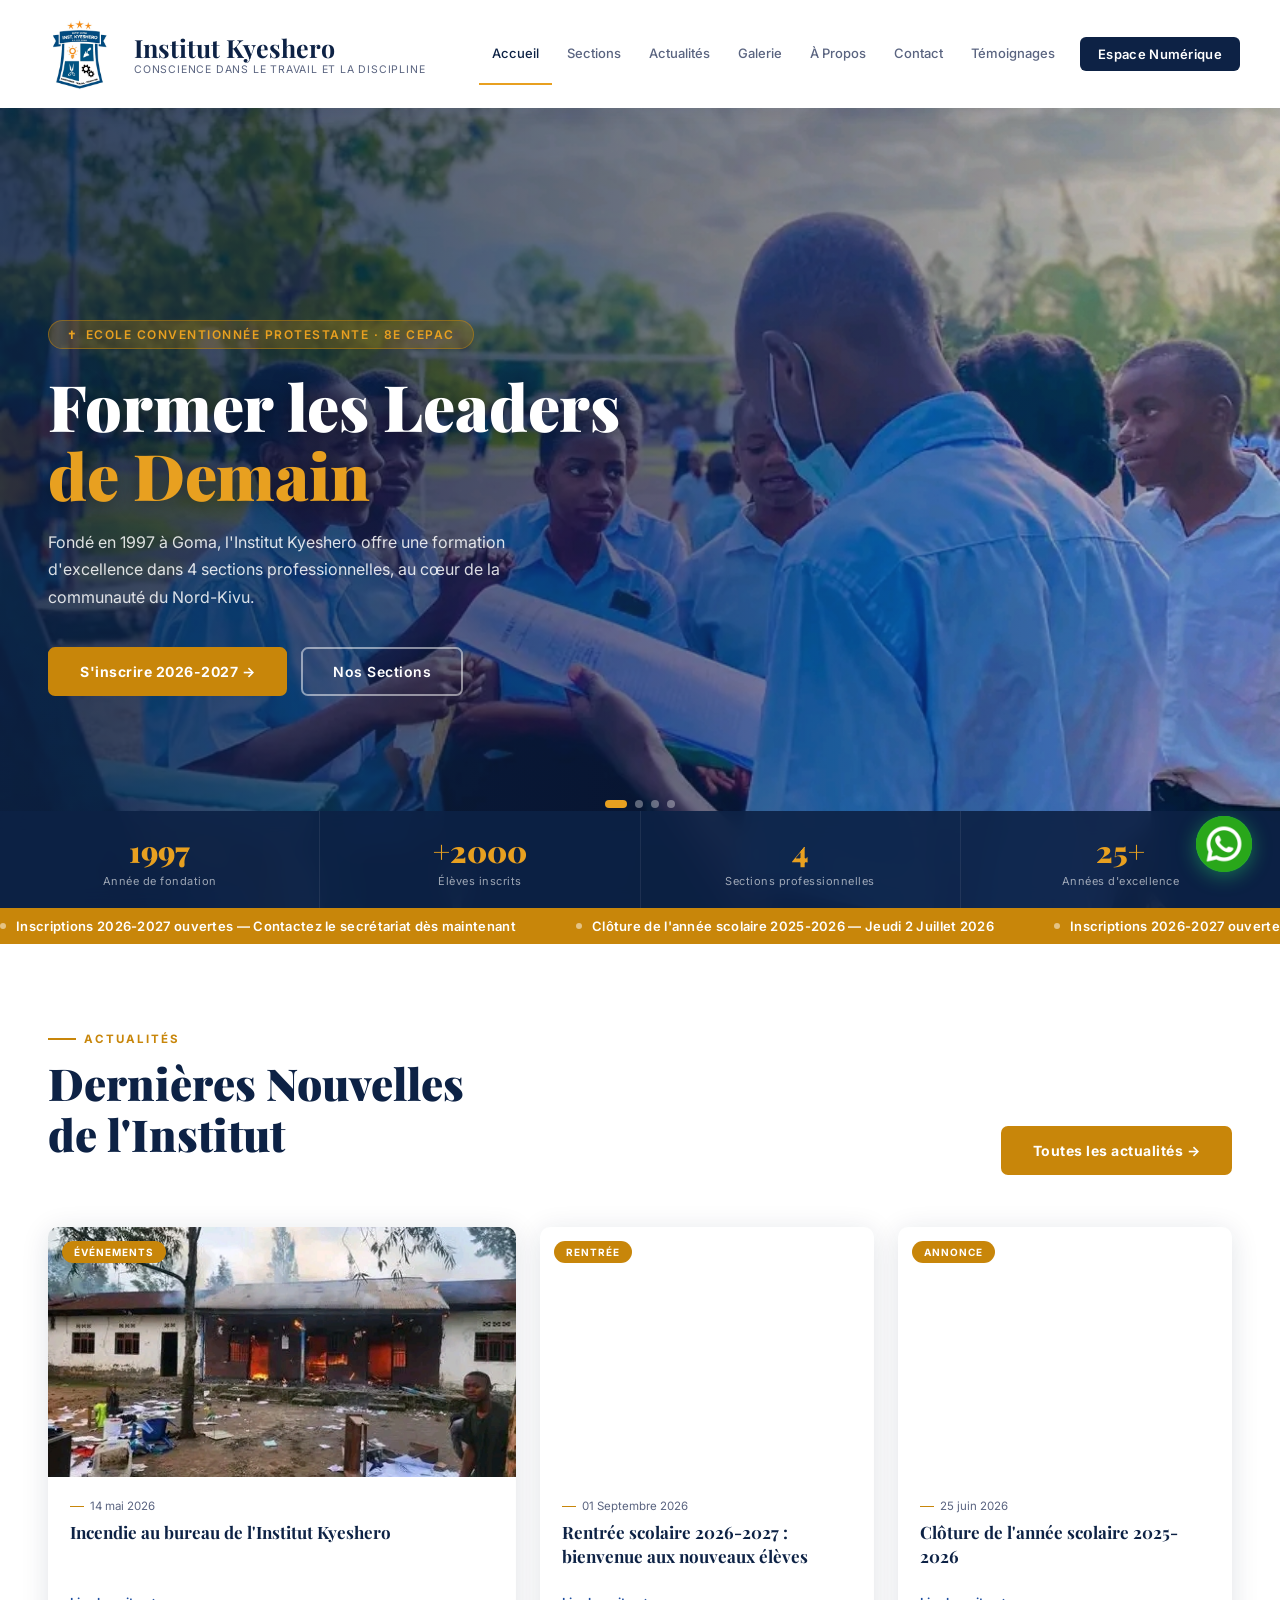
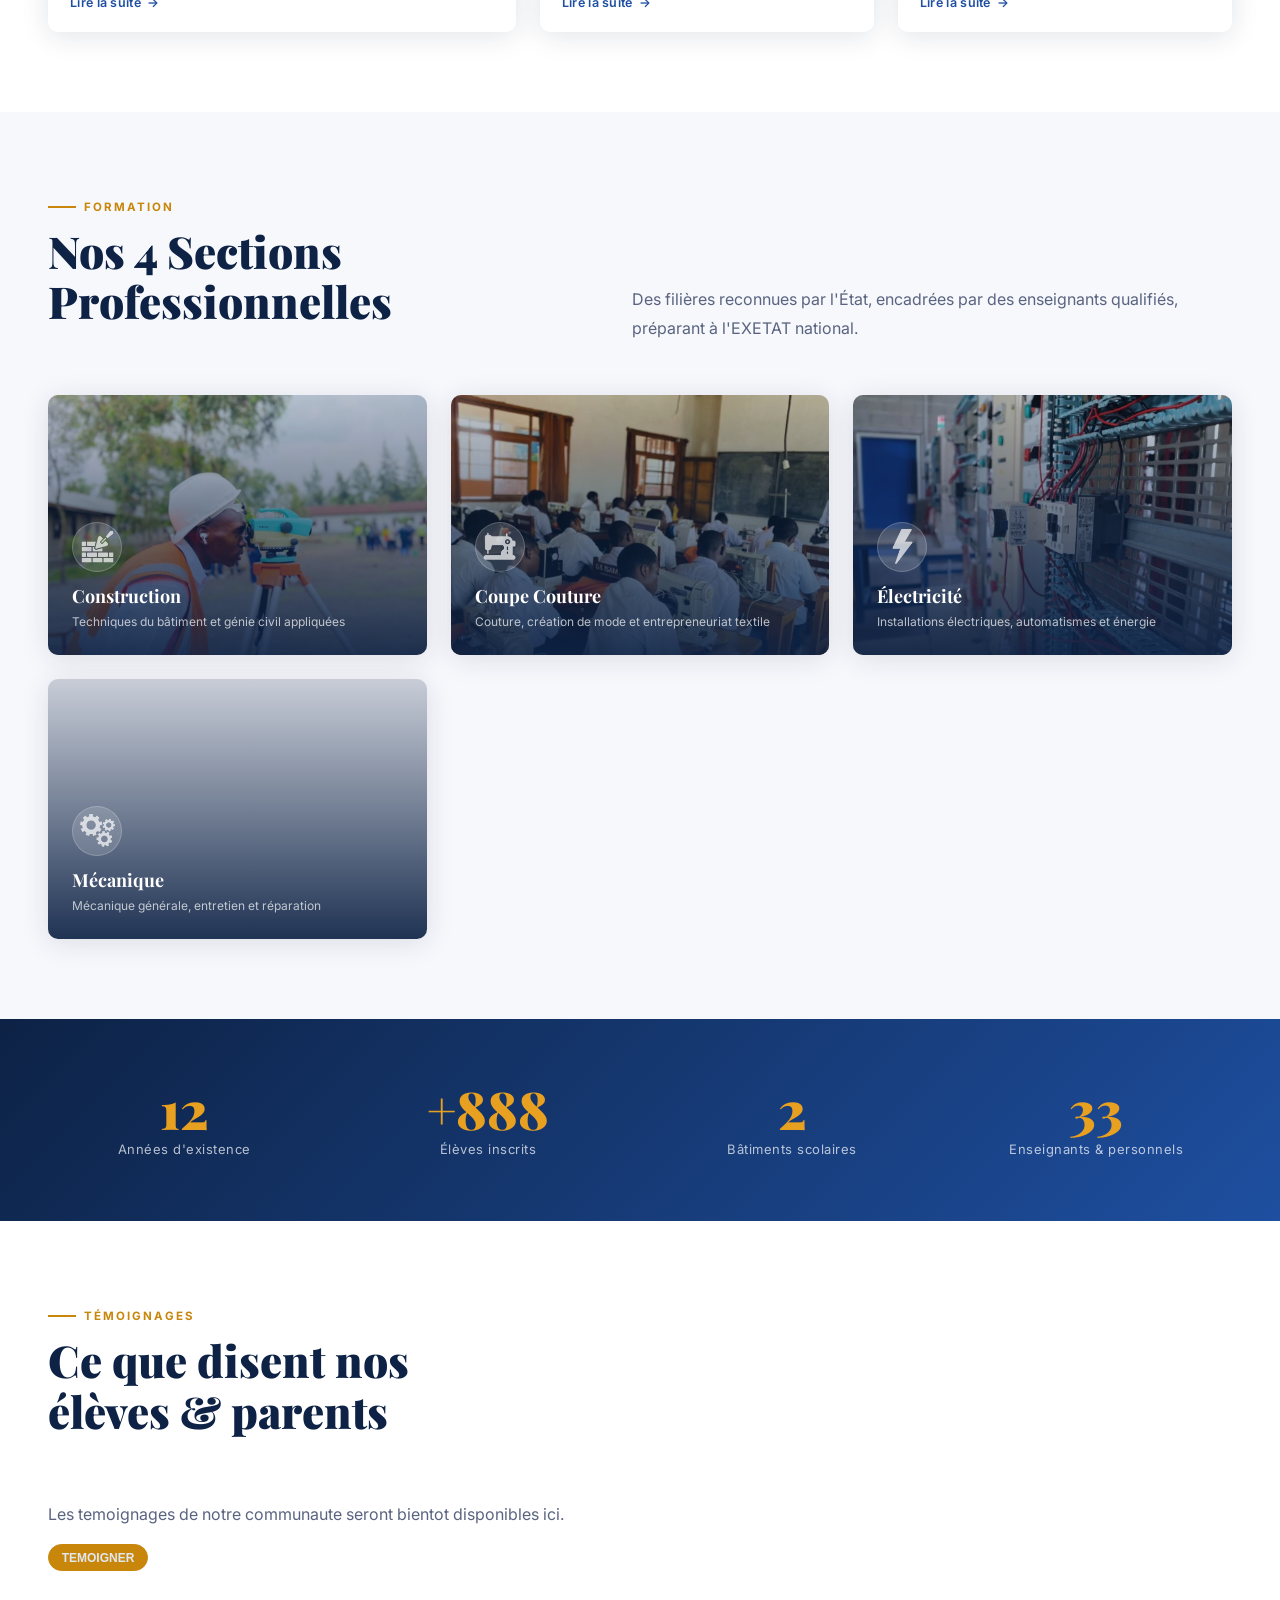
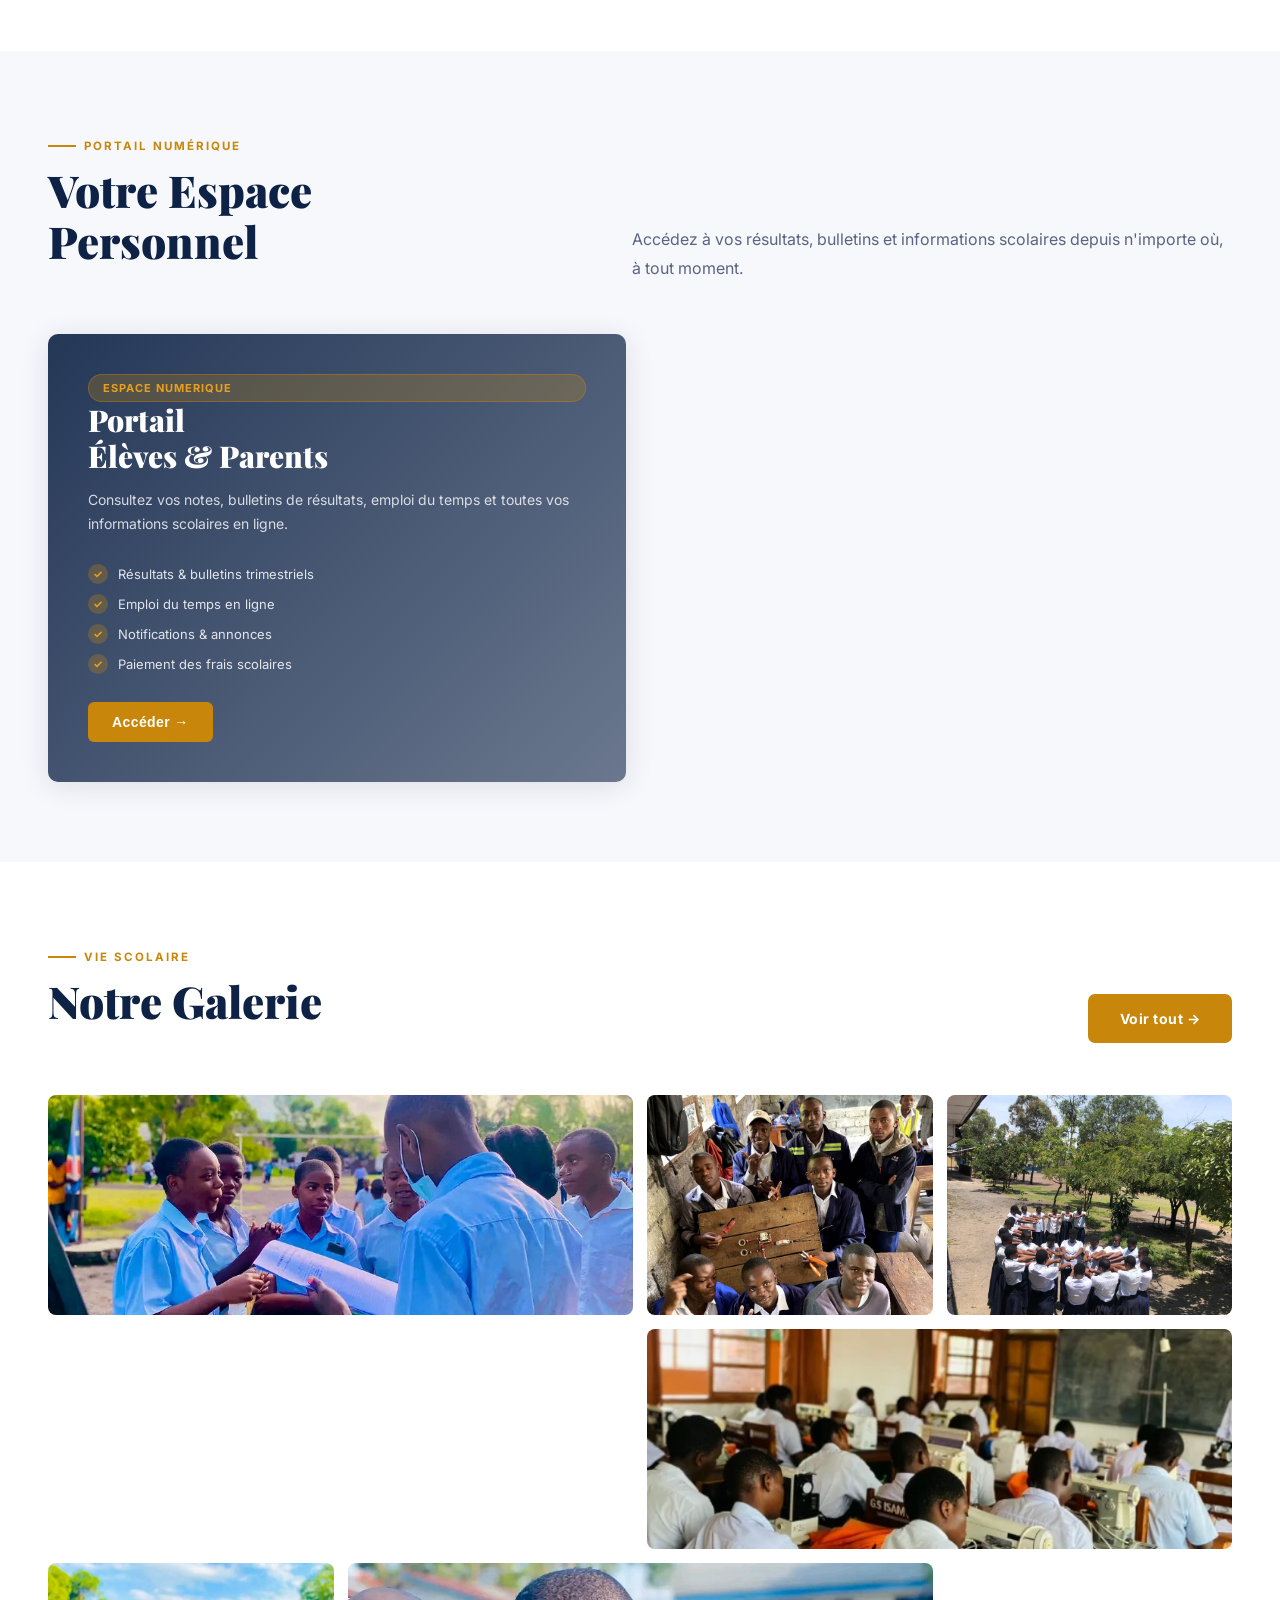
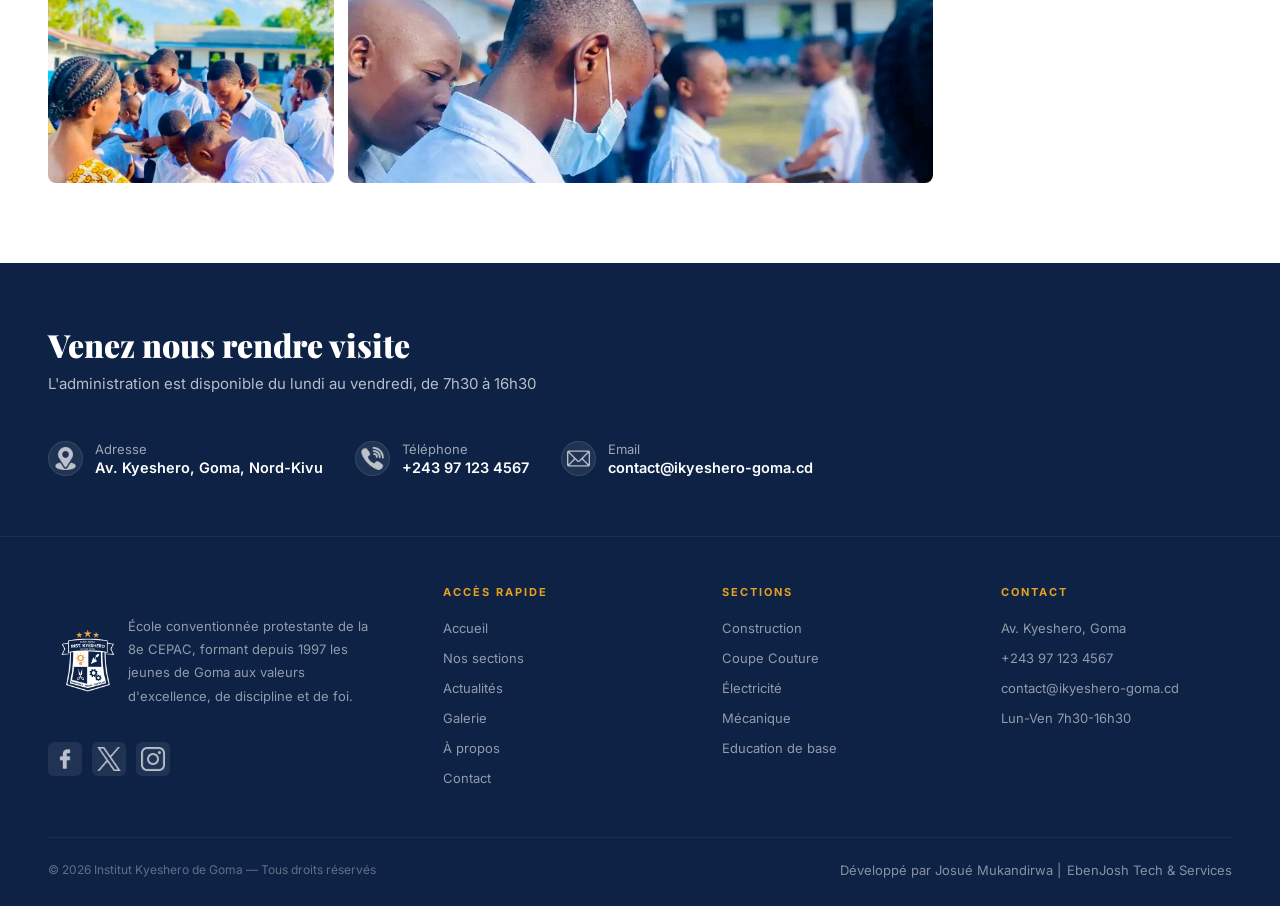
==== commit ce6a9dd3: "nouvelle mise a jour du site web de l'institut kyeshero" ====
--- a/index.html
+++ b/index.html
@@ -4,7 +4,7 @@
 <head>
     <meta charset="UTF-8" />
     <meta name="viewport" content="width=device-width,initial-scale=1.0" />
-    <title>Institut Kyeshero de Goma - Excellence · Discipline · Avenir</title>
+    <title>Institut Kyeshero - Accueil</title>
     <link href="https://fonts.googleapis.com/css2?family=Playfair+Display:wght@700;900&family=Inter:wght@300;400;500;600;700&display=swap" rel="stylesheet" />
     <link rel="stylesheet" href="style.css">
 </head>
@@ -87,7 +87,8 @@
                     <h2>Former les Leaders<em>de Demain</em></h2>
                     <p class="hero-tagline">Fondé en 1997 à Goma, l'Institut Kyeshero offre une formation d'excellence dans 4 sections professionnelles, au cœur de la communauté du Nord-Kivu.</p>
                     <div class="hero-actions">
-                        <a href="#" onclick="goTo('inscriptions');return false" class="btn-gold">S'inscrire 2026-2027 →</a>
+                        <a href="#" onclick="goTo('inscriptions');return false" class="btn-gold">S'inscrire 2026-2027
+                            →</a>
                         <a href="#" onclick="goTo('sections');return false" class="btn-ghost">Nos Sections</a>
                     </div>
                 </div>
@@ -137,7 +138,7 @@
             réussite record
           </div> -->
                     <div class="annonce-item"><span class="dot">
-            </span>Clôture de l'année scolaire 2025-2026 — Jeudi 2 Juillet 2026
+                        </span>Clôture de l'année scolaire 2025-2026 — Jeudi 2 Juillet 2026
                     </div>
                 </div>
             </div>
@@ -151,7 +152,7 @@
                             <h2 class="section-h2">Dernières Nouvelles<br>de l'Institut</h2>
                         </div>
                         <a href="actualites.html" class="btn-gold" style="flex-shrink:0">Toutes les
-              actualités →</a>
+                            actualités →</a>
                     </div>
                     <div class="news-grid">
                         <!-- Card 1 — grande -->
@@ -179,8 +180,8 @@
                                     Le jeudi 14 mai 2026, un incendie s'est déclaré dans les installations de l'Institut Kyeshero (ITK), à Goma, en début d'après-midi.
                                 </div> -->
                                 <a class="news-link" href="actualites.html">Lire la suite
-                  <span class="arrow">→</span>
-                </a>
+                                    <span class="arrow">→</span>
+                                </a>
                             </div>
                         </div>
                         <!-- Card 2 -->
@@ -193,8 +194,8 @@
                                 <div class="news-title">Rentrée scolaire 2026-2027 : bienvenue aux nouveaux élèves</div>
                                 <!-- <div class="news-excerpt">L'Institut Kyeshero accueille chaleureusement ses nouveaux élèves pour une année scolaire placée sous le signe de l'excellence.</div> -->
                                 <a class="news-link" href="actualites.html">Lire la suite
-                  <span class="arrow">→</span>
-                </a>
+                                    <span class="arrow">→</span>
+                                </a>
                             </div>
                         </div>
                         <!-- Card 3 -->
@@ -207,8 +208,8 @@
                                 <div class="news-title">Clôture de l'année scolaire 2025-2026</div>
                                 <!-- <div class="news-excerpt">Élèves, enseignants et parents ont partagé une journée mémorable entre compétitions sportives et animations culturelles.</div> -->
                                 <a class="news-link" href="/actualites.html">Lire la suite
-                  <span class="arrow">→</span>
-                </a>
+                                    <span class="arrow">→</span>
+                                </a>
                             </div>
                         </div>
                     </div>
@@ -227,7 +228,7 @@
                     </div>
                     <div class="sections-grid">
                         <div class="sect-card">
-                            <div class="sect-card-bg" style="background-image:url('https://images.unsplash.com/photo-1504328345606-18bbc8c9d7d1?w=700&q=80')">
+                            <div class="sect-card-bg" style="background-image:url(./pictures/cons.webp)">
                             </div>
                             <div class="sect-card-overlay"></div>
                             <!-- <div class="sect-card-tag">Populaire</div> -->
@@ -253,7 +254,7 @@
                             </div>
                         </div>
                         <div class="sect-card">
-                            <div class="sect-card-bg" style="background-image:url(./pictures/IMG-20260624-WA0055.jpg)">
+                            <div class="sect-card-bg" style="background-image:url(./pictures/elec.webp)">
                             </div>
                             <div class="sect-card-overlay"></div>
                             <!-- <div class="sect-card-tag">Populaire</div> -->
@@ -415,8 +416,8 @@
           </div> -->
                     <div class="temoi">
                         <button>
-              <a href="temoignages.html">TEMOIGNER</a>
-            </button>
+                            <a href="temoignages.html">TEMOIGNER</a>
+                        </button>
                     </div>
 
                 </div>
@@ -449,8 +450,8 @@
                                     <div class="espace-feat">Paiement des frais scolaires</div>
                                 </div>
                                 <button class="espace-cta">
-                  <a href="espacenumerique.html">Accéder → </a>
-                </button>
+                                    <a href="espacenumerique.html">Accéder → </a>
+                                </button>
                             </div>
                         </div>
                     </div>
@@ -585,9 +586,10 @@
             <div class="footer-bottom">
                 <span>&copy; 2026 Institut Kyeshero de Goma — Tous droits réservés</span>
                 <div class="footer-motto">
-                    <span style="font-size:13px;color:rgba(255,255,255,.5)">Conscience</span>
-                    <span style="font-size:13px;color:rgba(255,255,255,.5)">Travail</span>
-                    <span style="font-size:13px;color:rgba(255,255,255,.5)">Discipline</span>
+                    <span style="font-size:13px;color:rgba(255,255,255,.5)">
+                        Développé par Josué Mukandirwa | <a href="https:ebenjoshtechservices.vercell.app">EbenJosh Tech
+                            & Services</a>
+                    </span>
                 </div>
             </div>
         </footer>
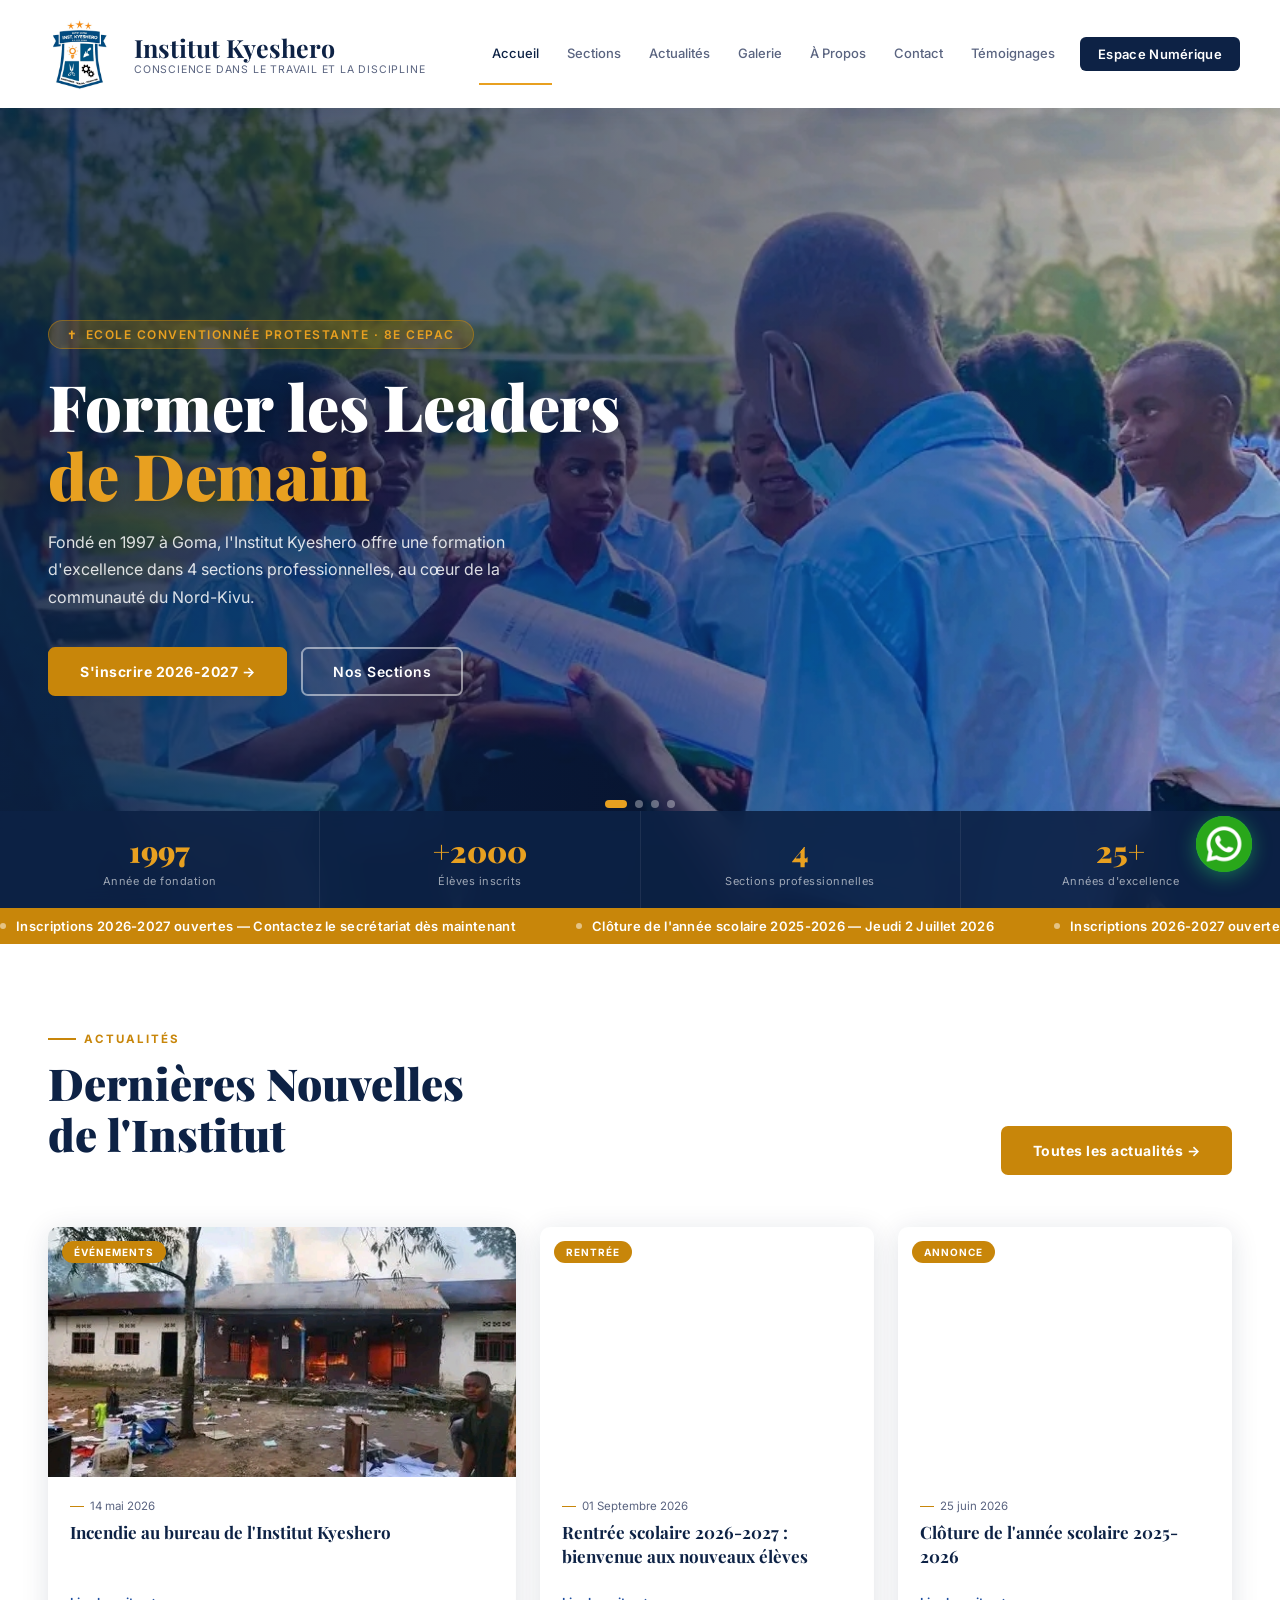
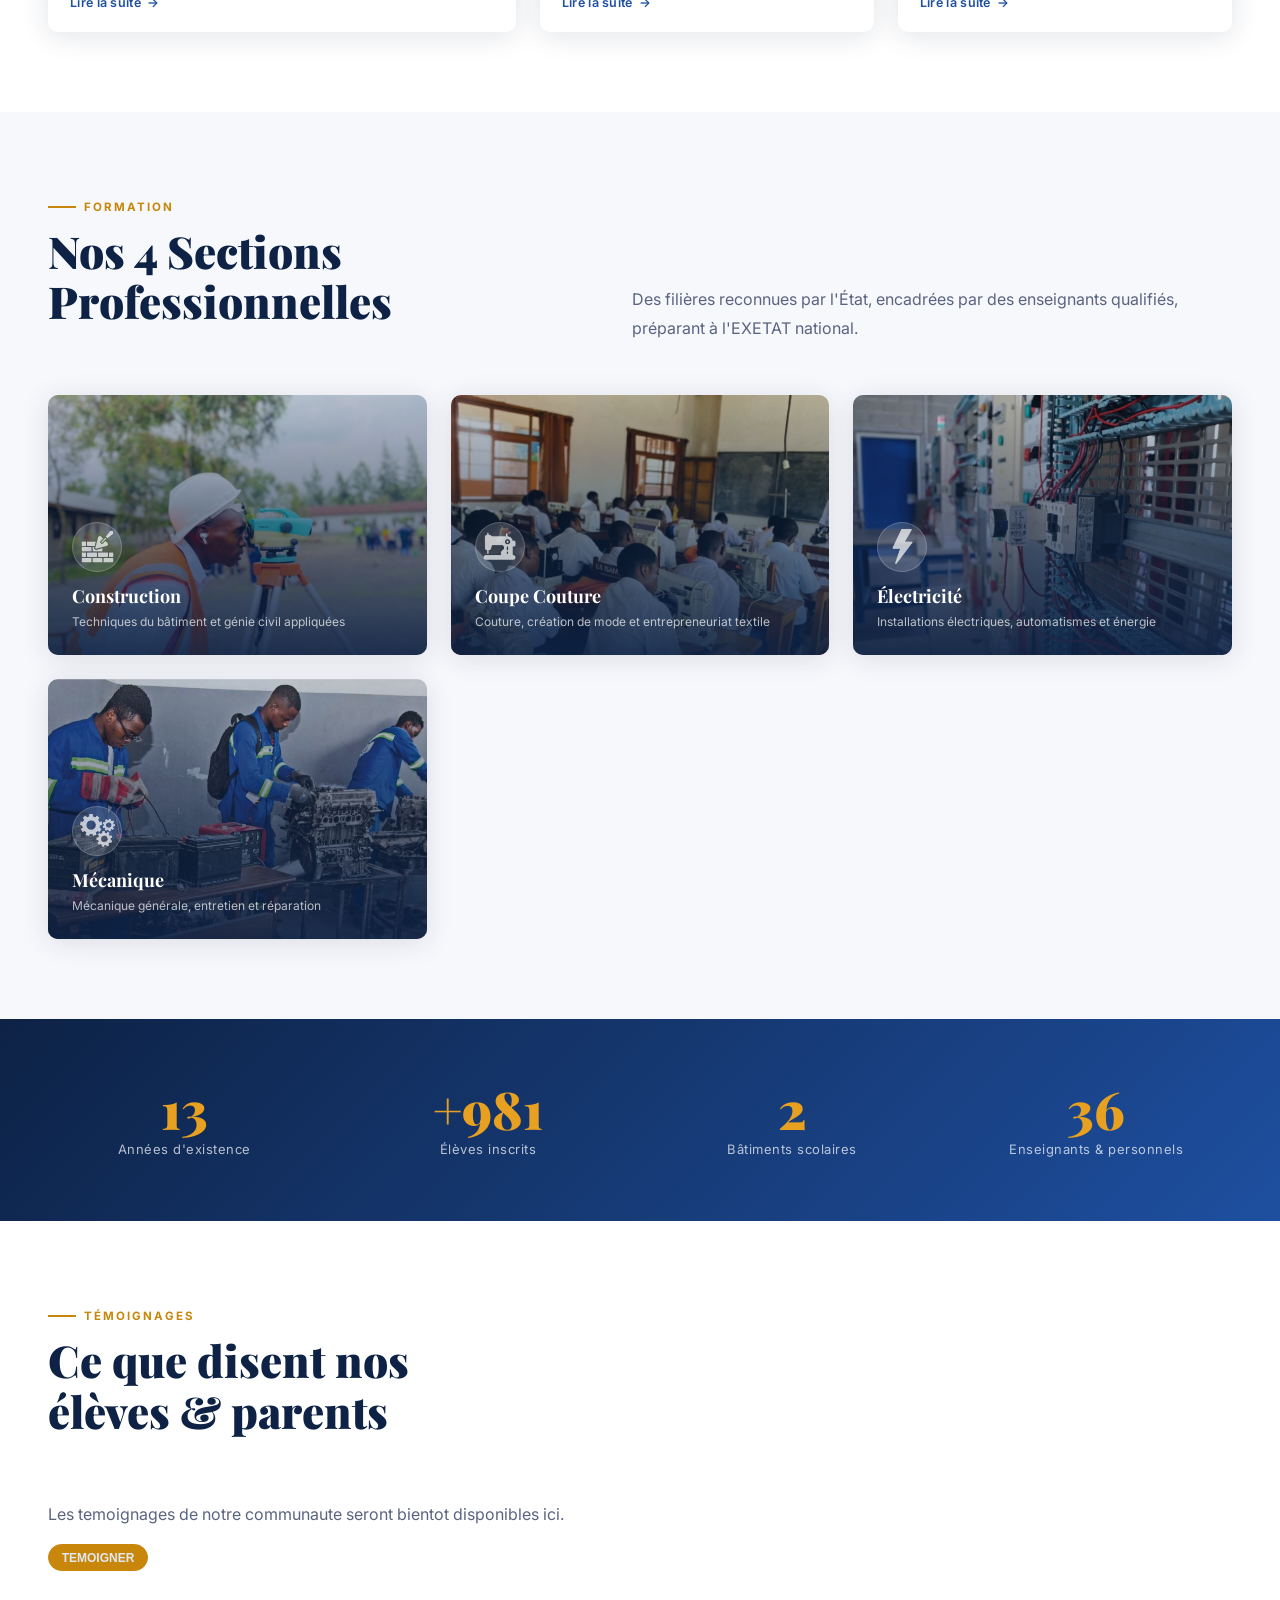
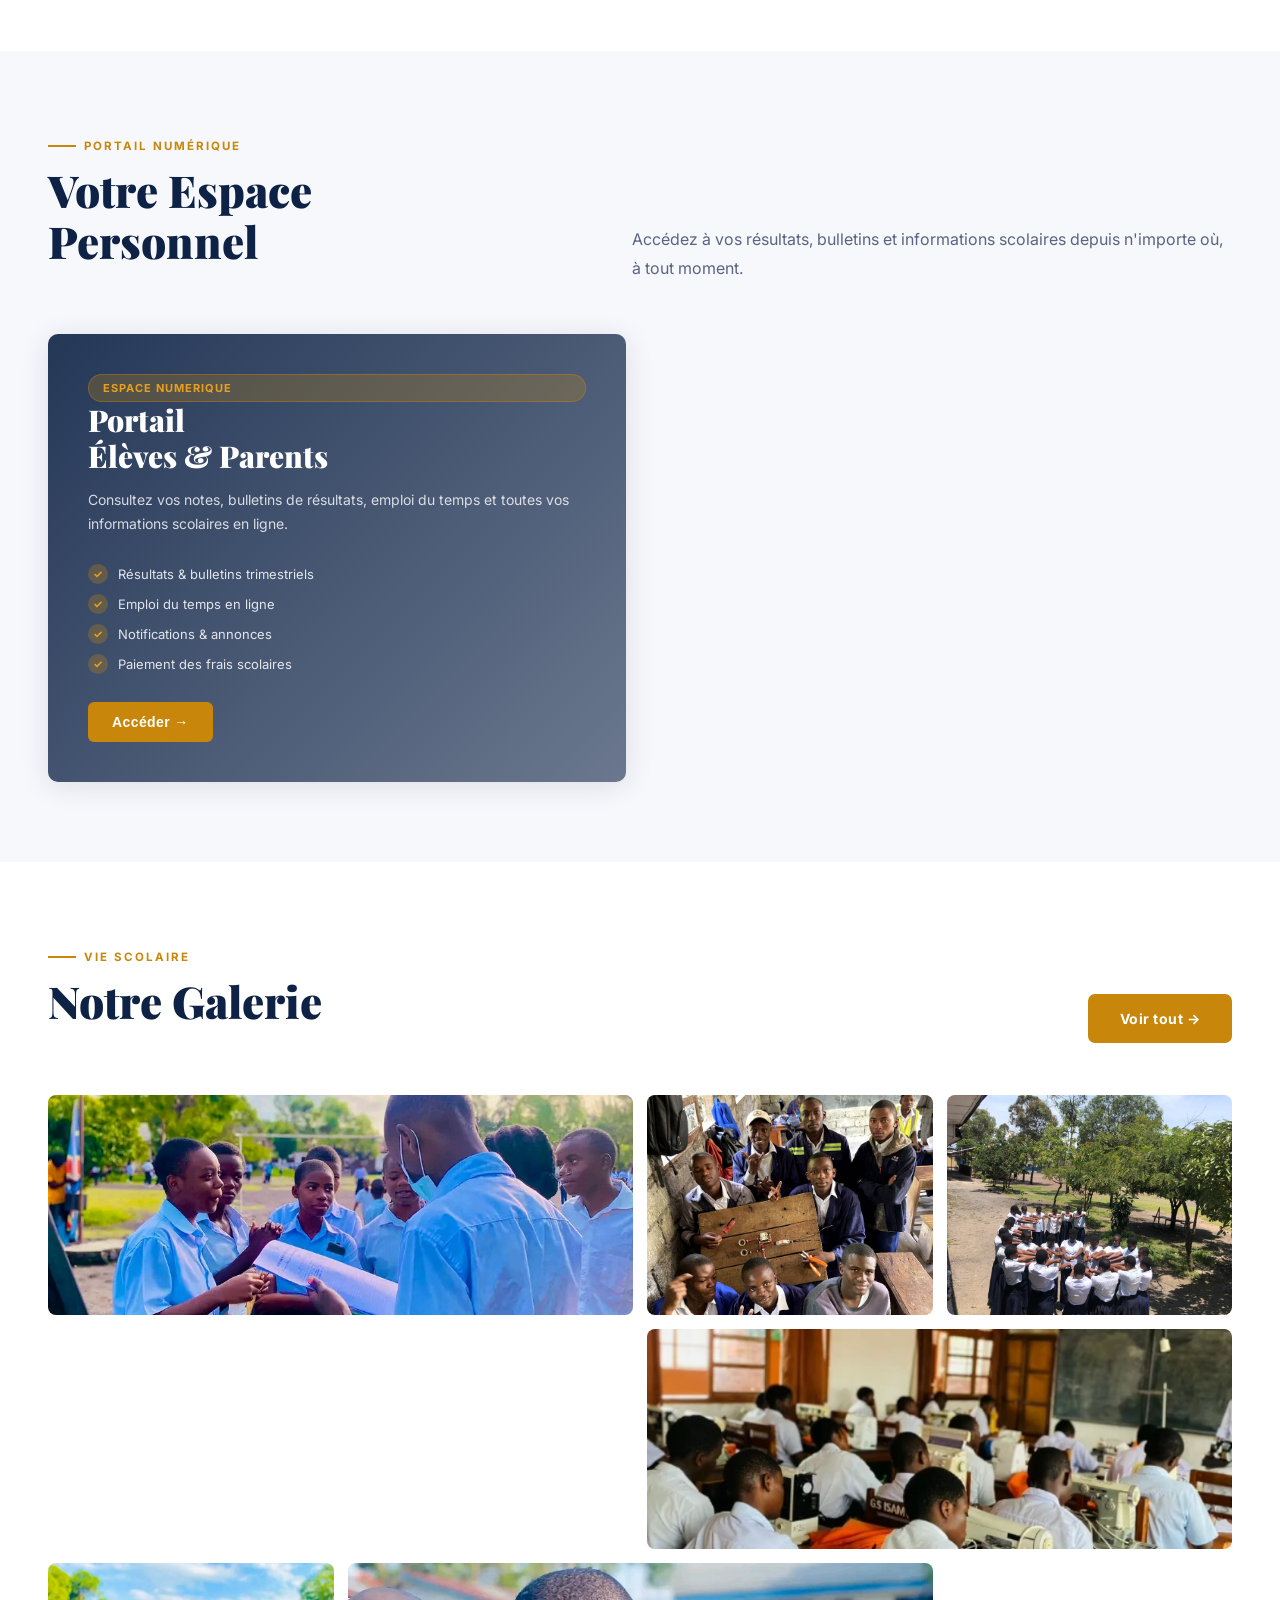
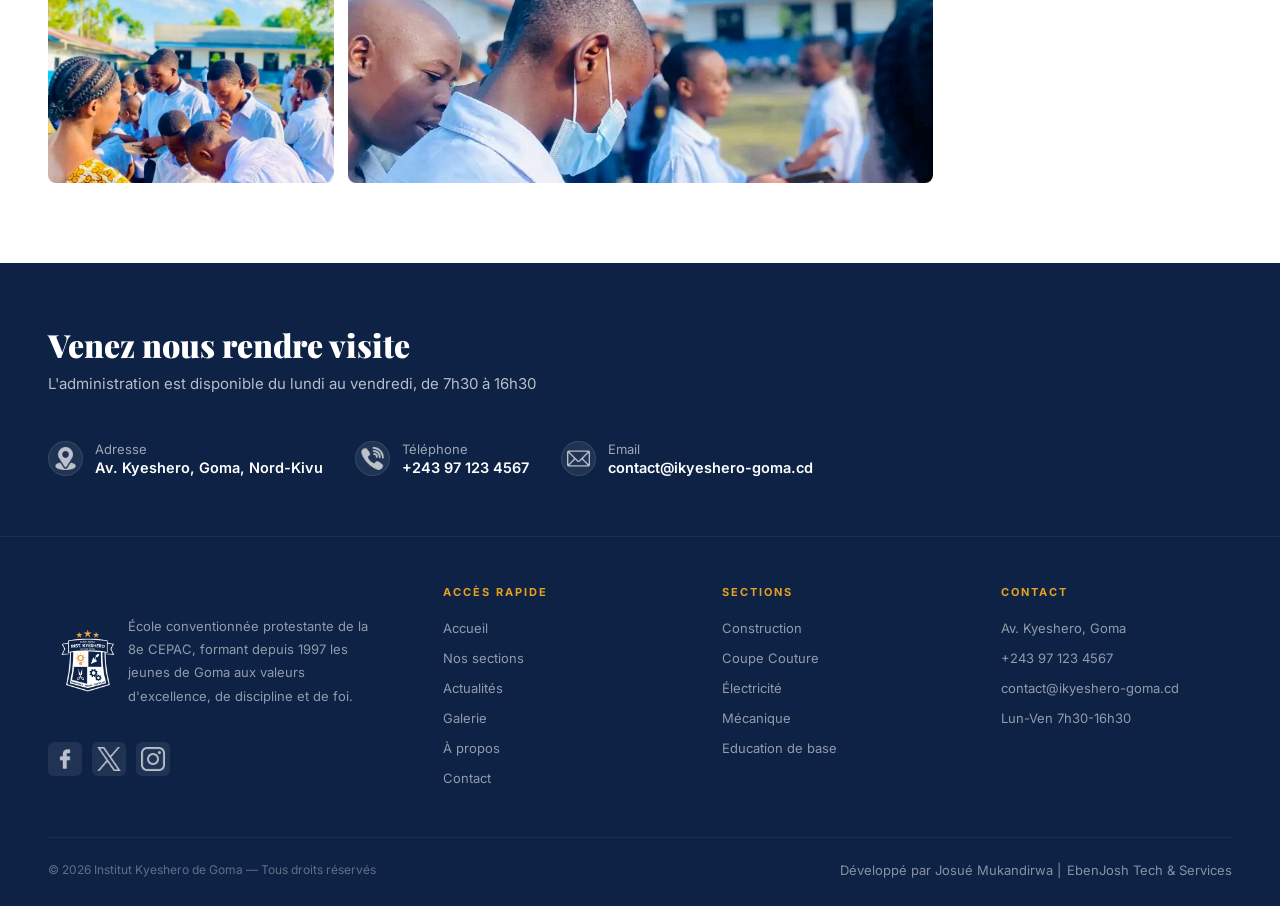
==== commit a10608a1: "mise a jour du site web" ====
--- a/index.html
+++ b/index.html
@@ -267,7 +267,7 @@
                             </div>
                         </div>
                         <div class="sect-card">
-                            <div class="sect-card-bg" style="background-image:url('https://images.unsplash.com/photo-1530577197743-7adf14294584?w=700&q=80')">
+                            <div class="sect-card-bg" style="background-image:url(./pictures/meca.jpg)">
                             </div>
                             <div class="sect-card-overlay"></div>
                             <!-- <div class="sect-card-tag">Populaire</div> -->
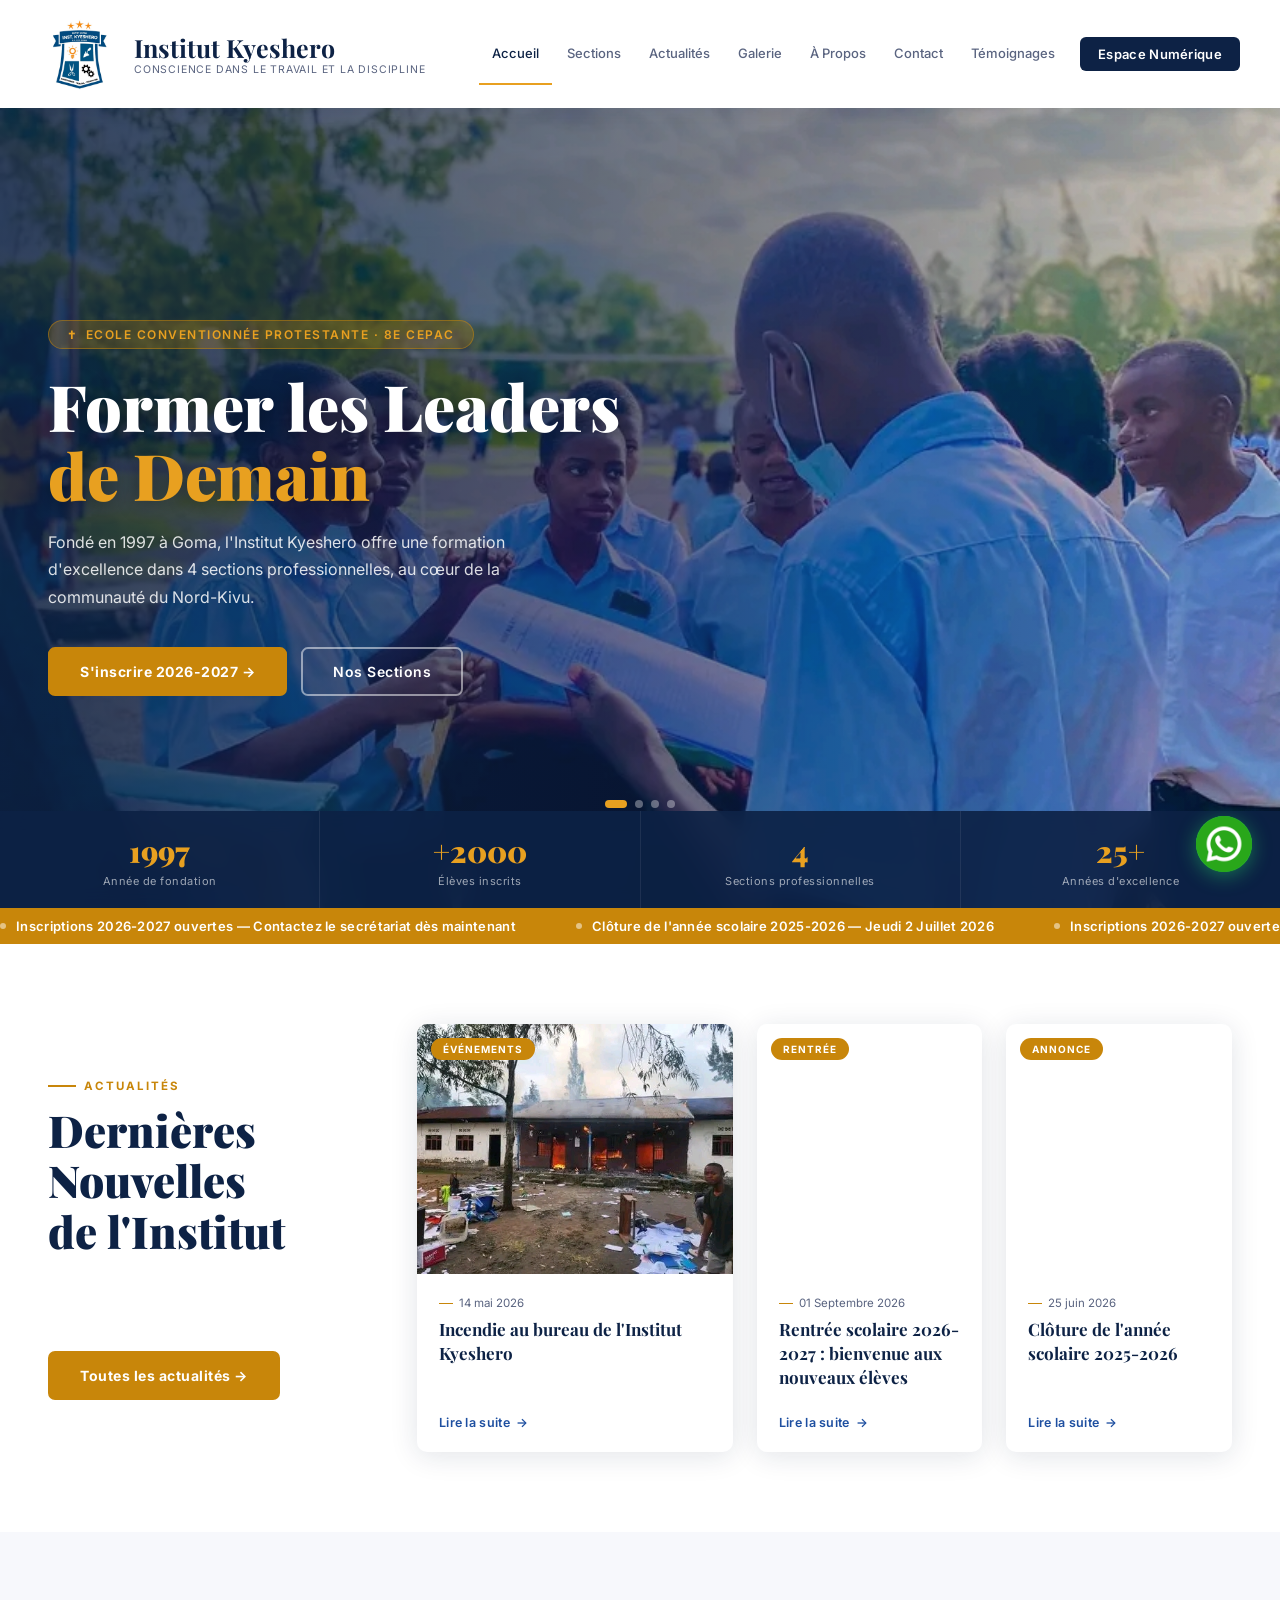
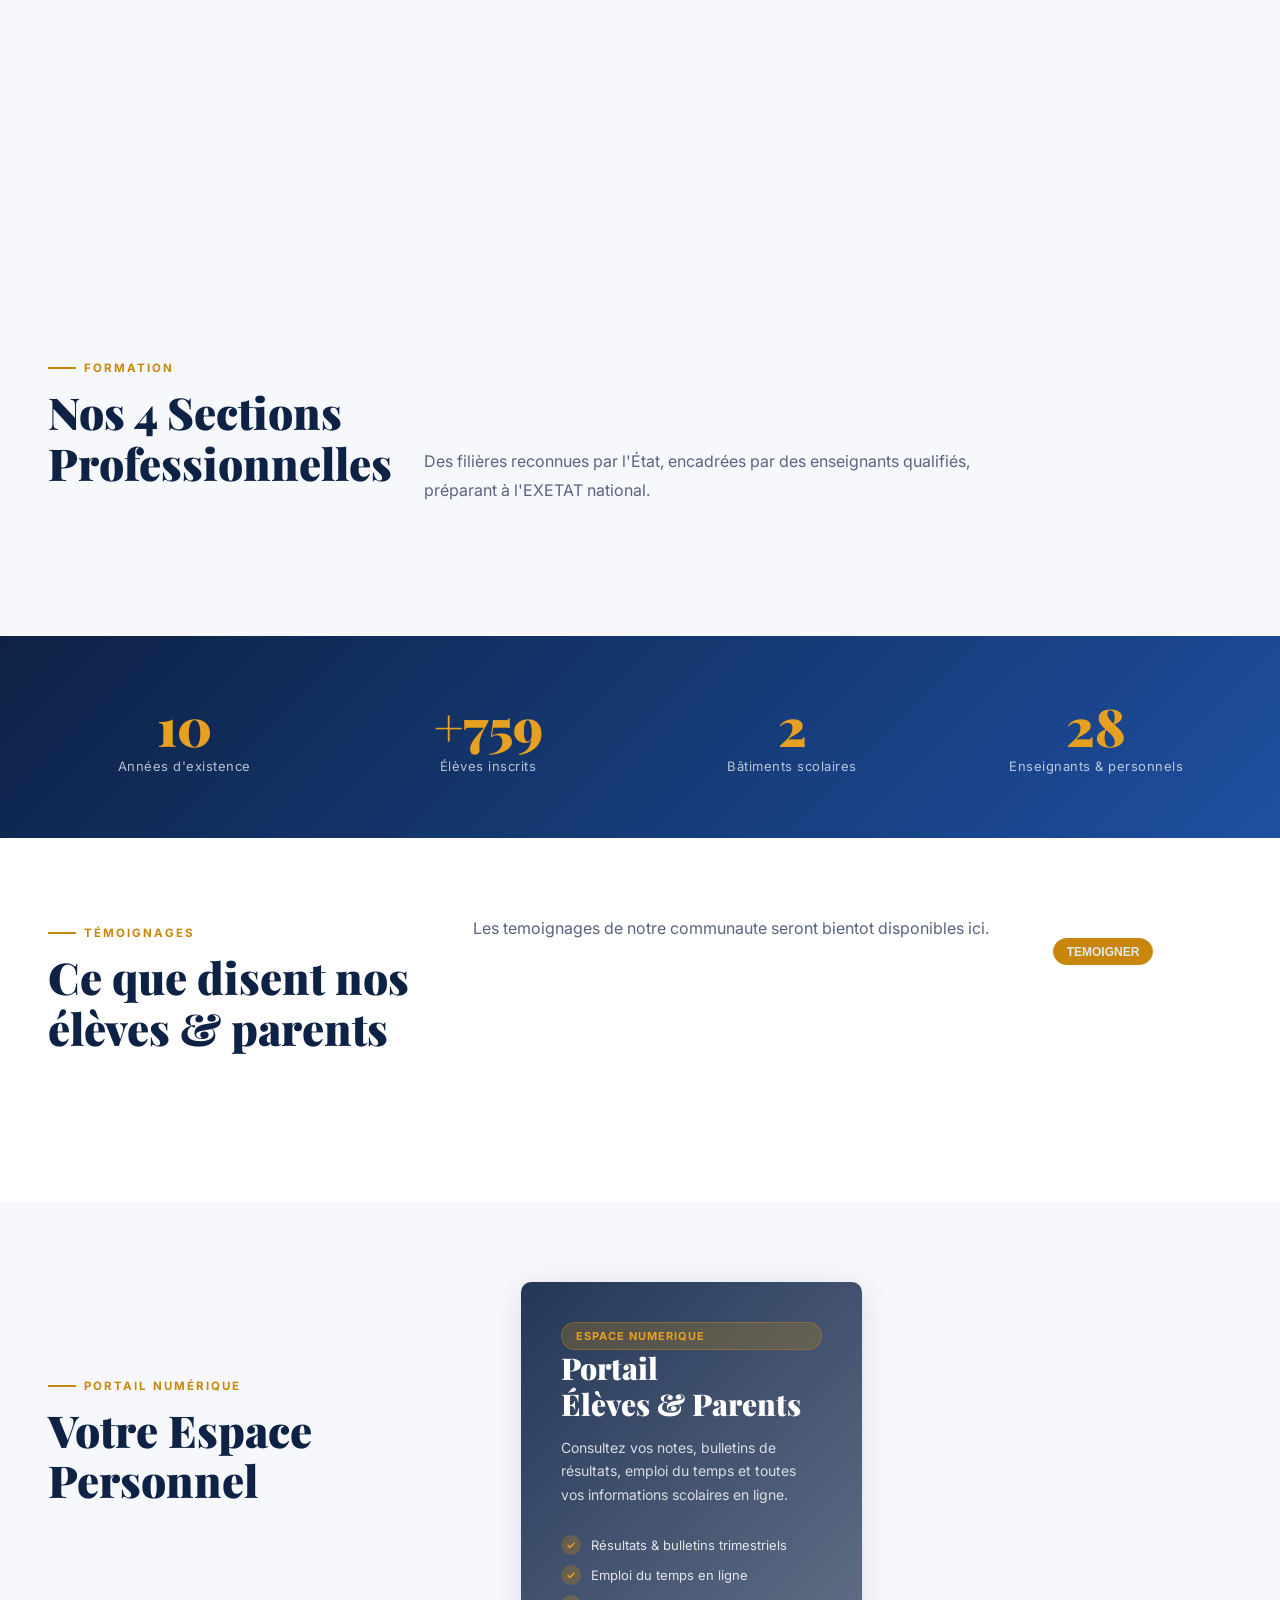
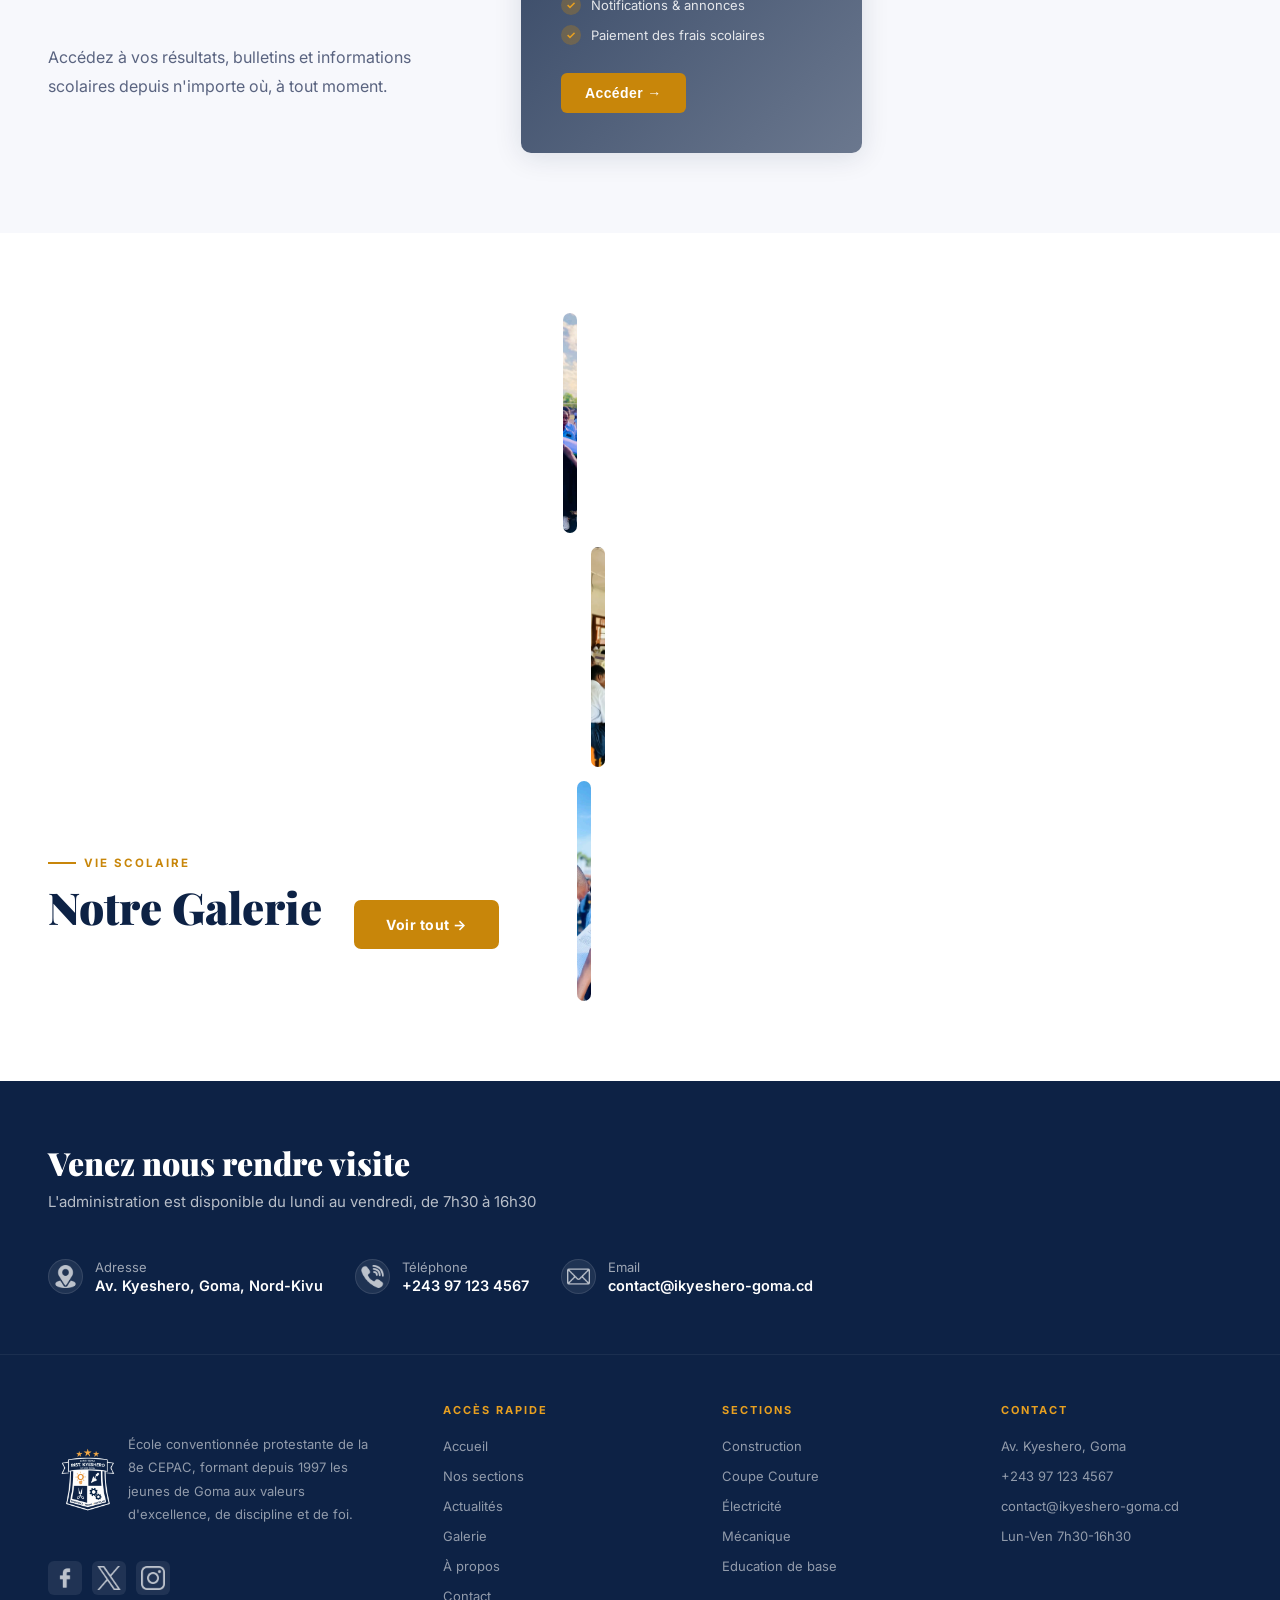
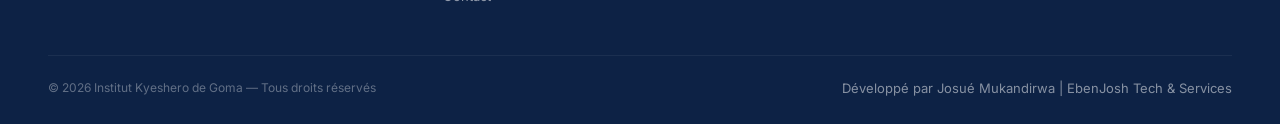
==== commit a657f11c: "mise a jour du site web" ====
--- a/index.html
+++ b/index.html
@@ -587,8 +587,7 @@
                 <span>&copy; 2026 Institut Kyeshero de Goma — Tous droits réservés</span>
                 <div class="footer-motto">
                     <span style="font-size:13px;color:rgba(255,255,255,.5)">
-                        Développé par Josué Mukandirwa | <a href="https:ebenjoshtechservices.vercell.app">EbenJosh Tech
-                            & Services</a>
+                        Développé par Josué Mukandirwa | EbenJosh Tech & Services
                     </span>
                 </div>
             </div>
--- a/style.css
+++ b/style.css
@@ -476,7 +476,10 @@
 
 .section-inner {
     max-width: 1200px;
-    margin: 0 auto
+    margin: 0 auto;
+    display: flex;
+    /* grid-template-columns: 1fr 1fr; */
+    gap: 64px;
 }
 
 .section-bg {
@@ -1696,6 +1699,9 @@
 }
 
 @media(max-width:900px) {
+    .section-inner {
+        display: grid;
+    }
     .news-grid {
         grid-template-columns: 1fr
     }
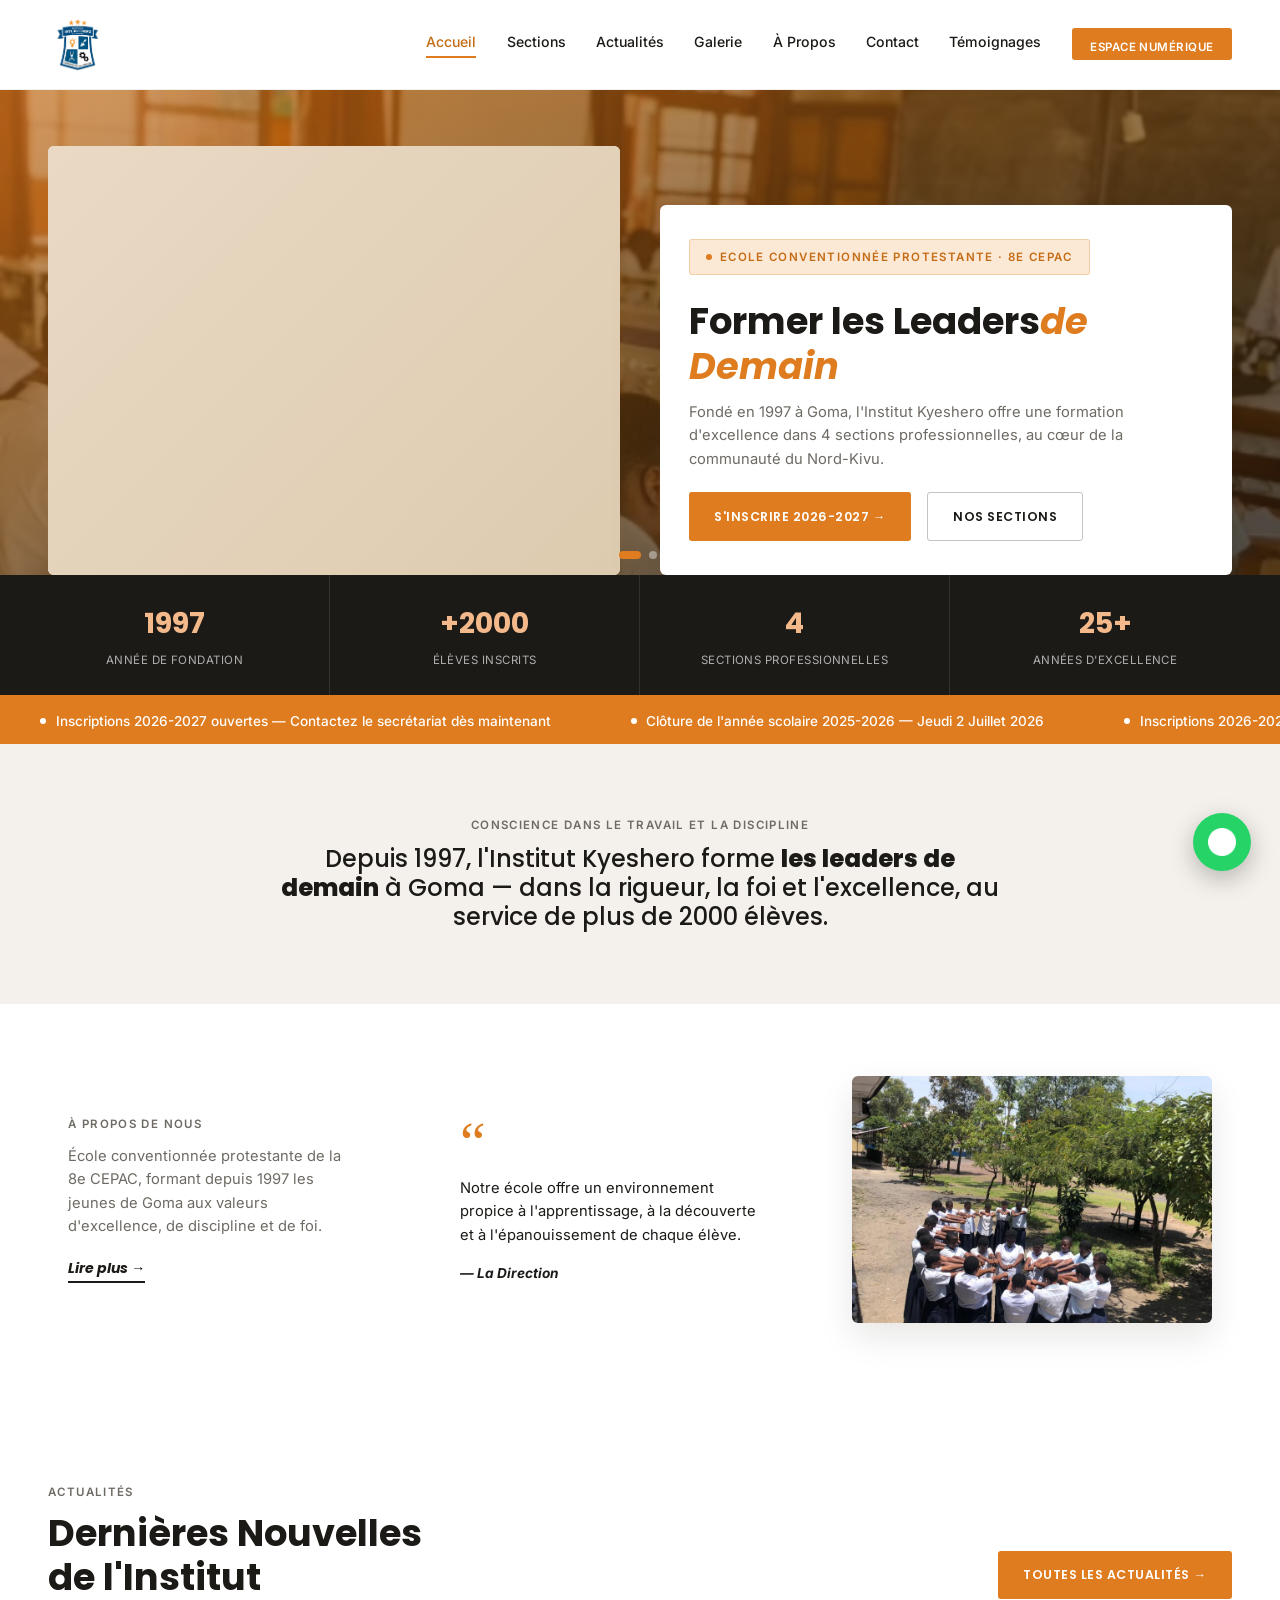
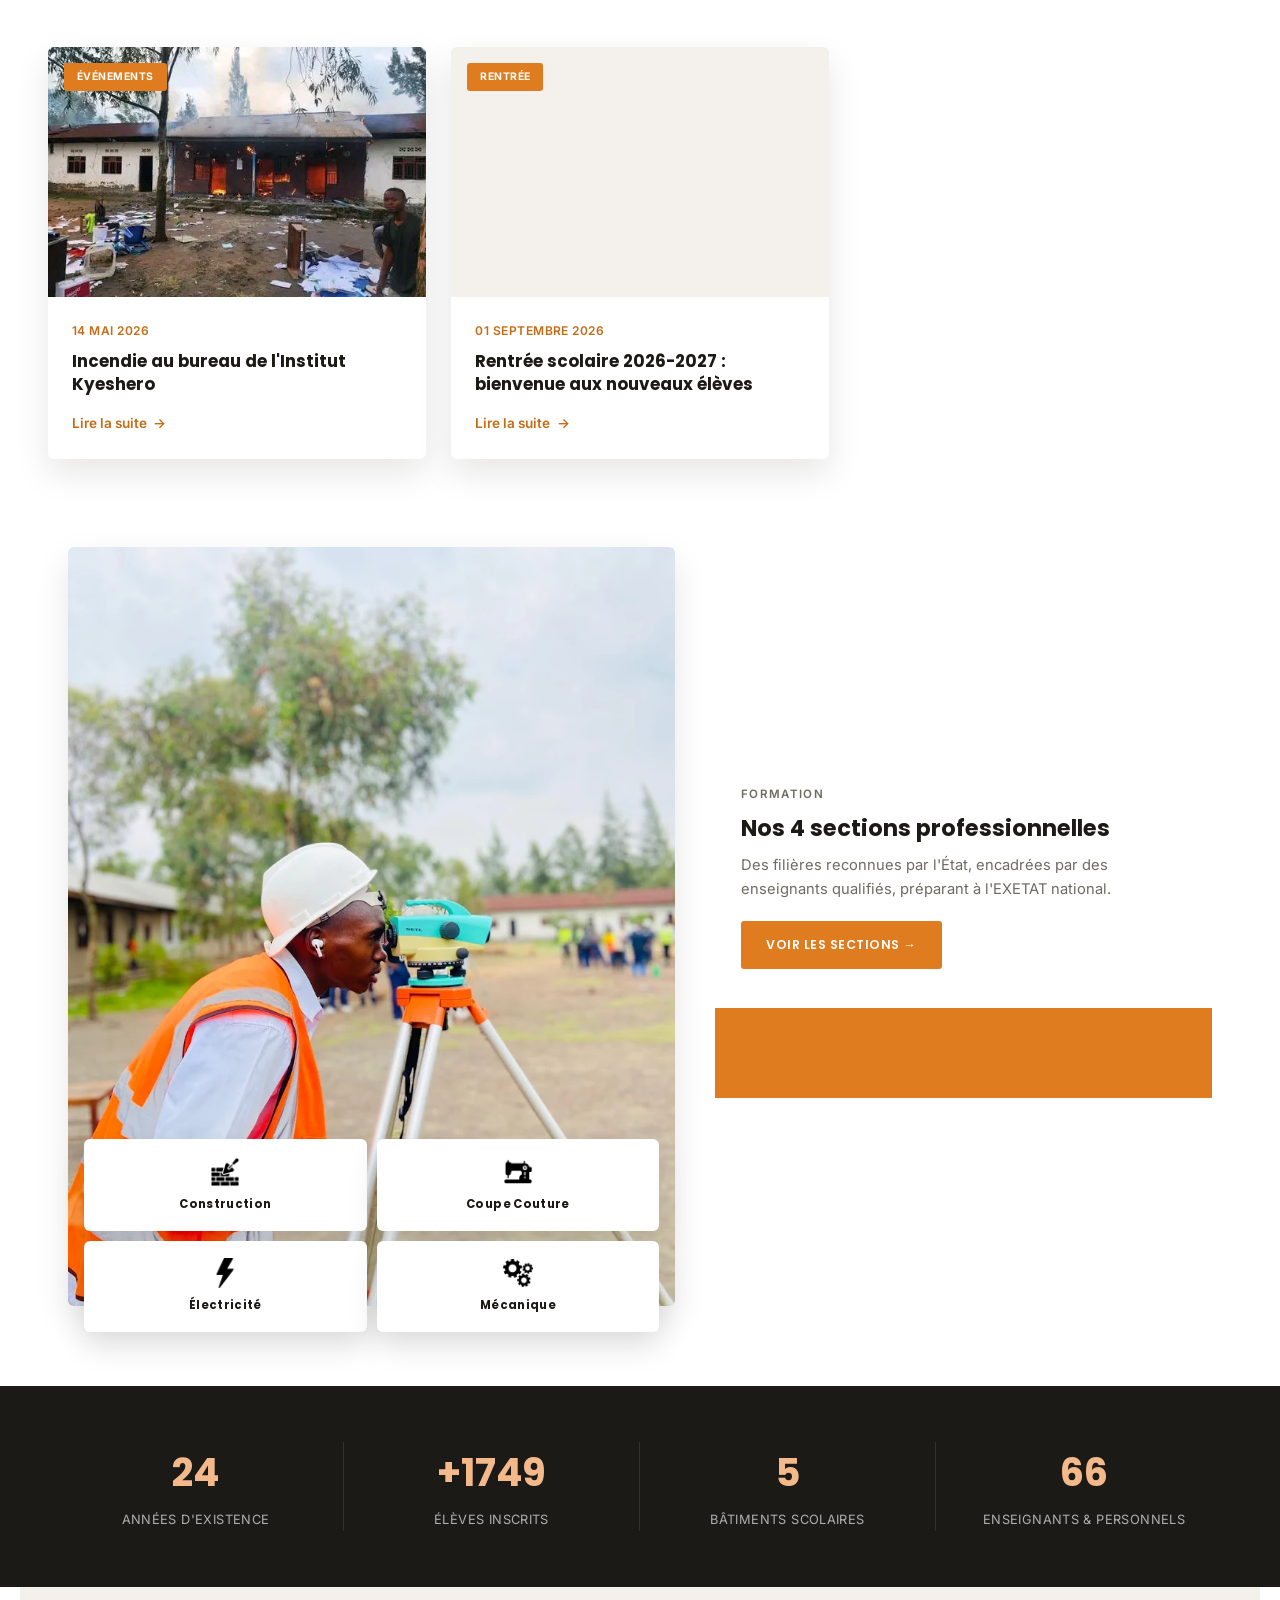
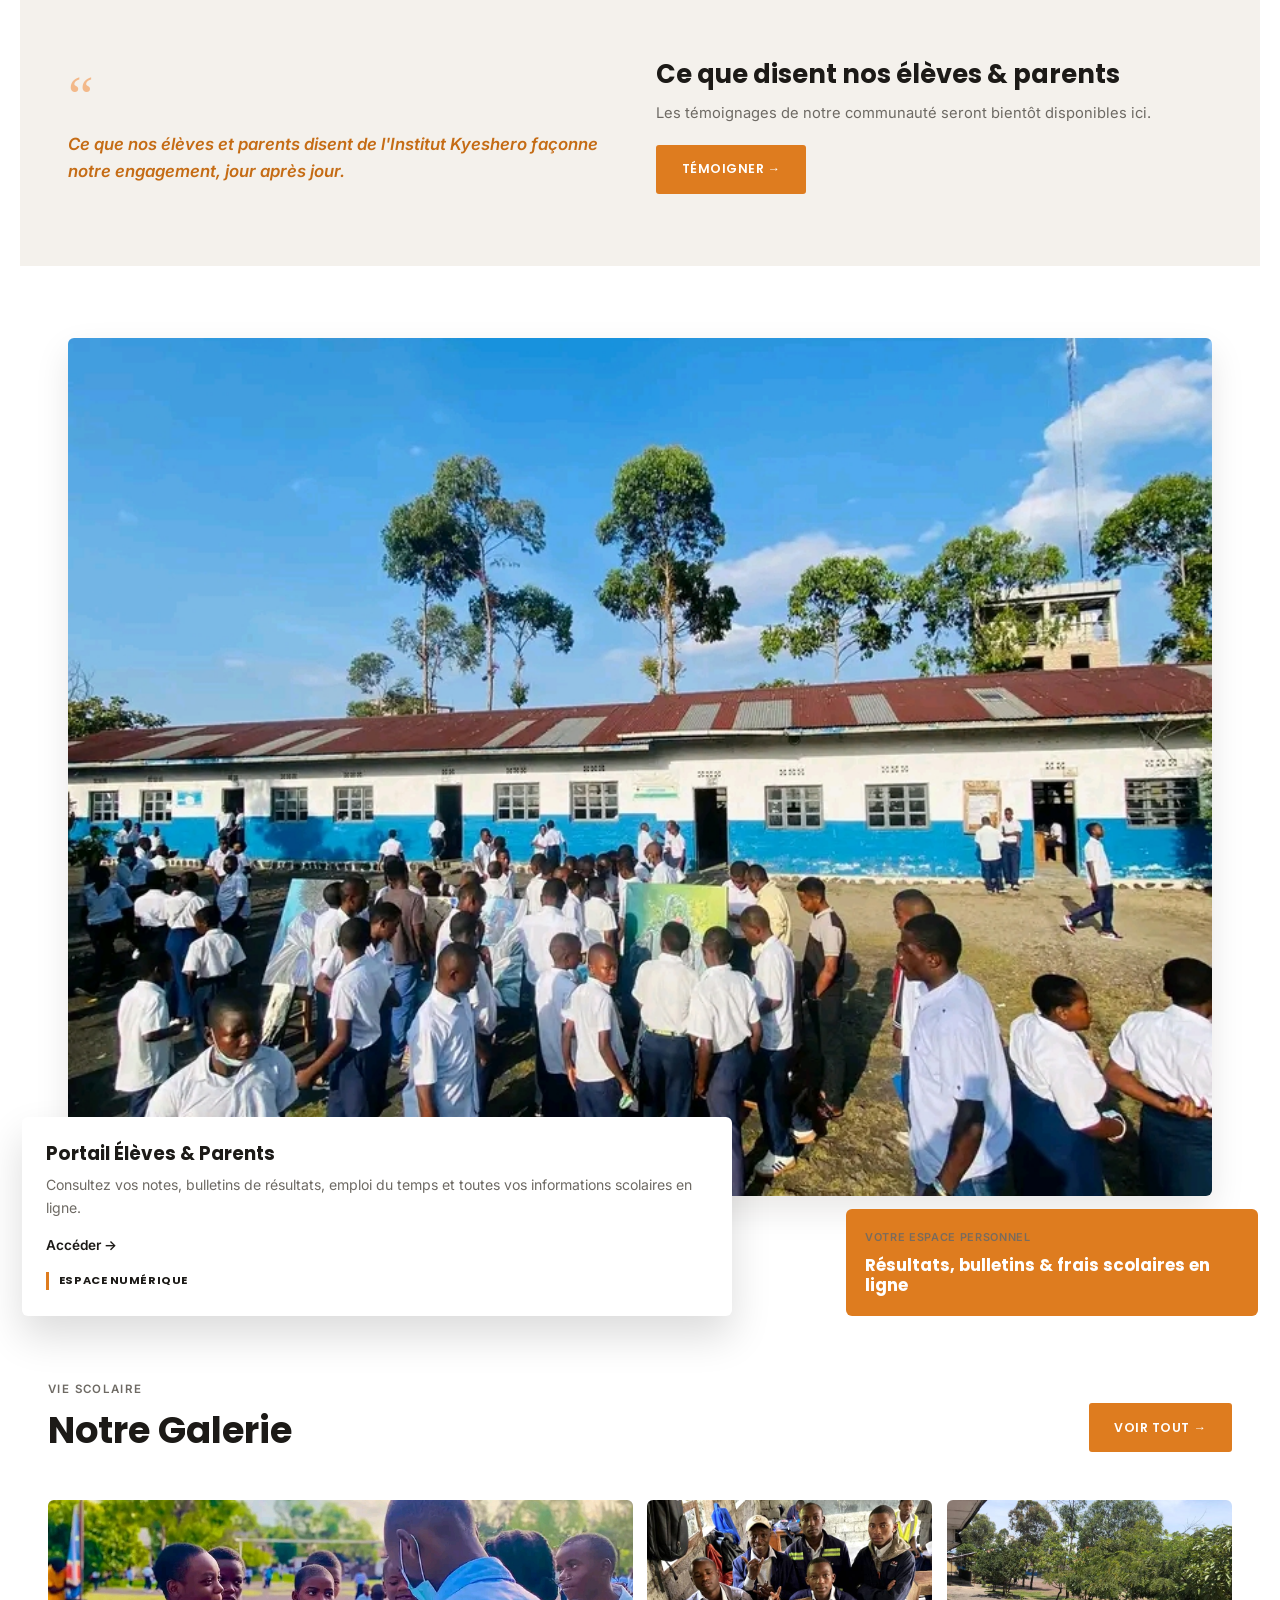
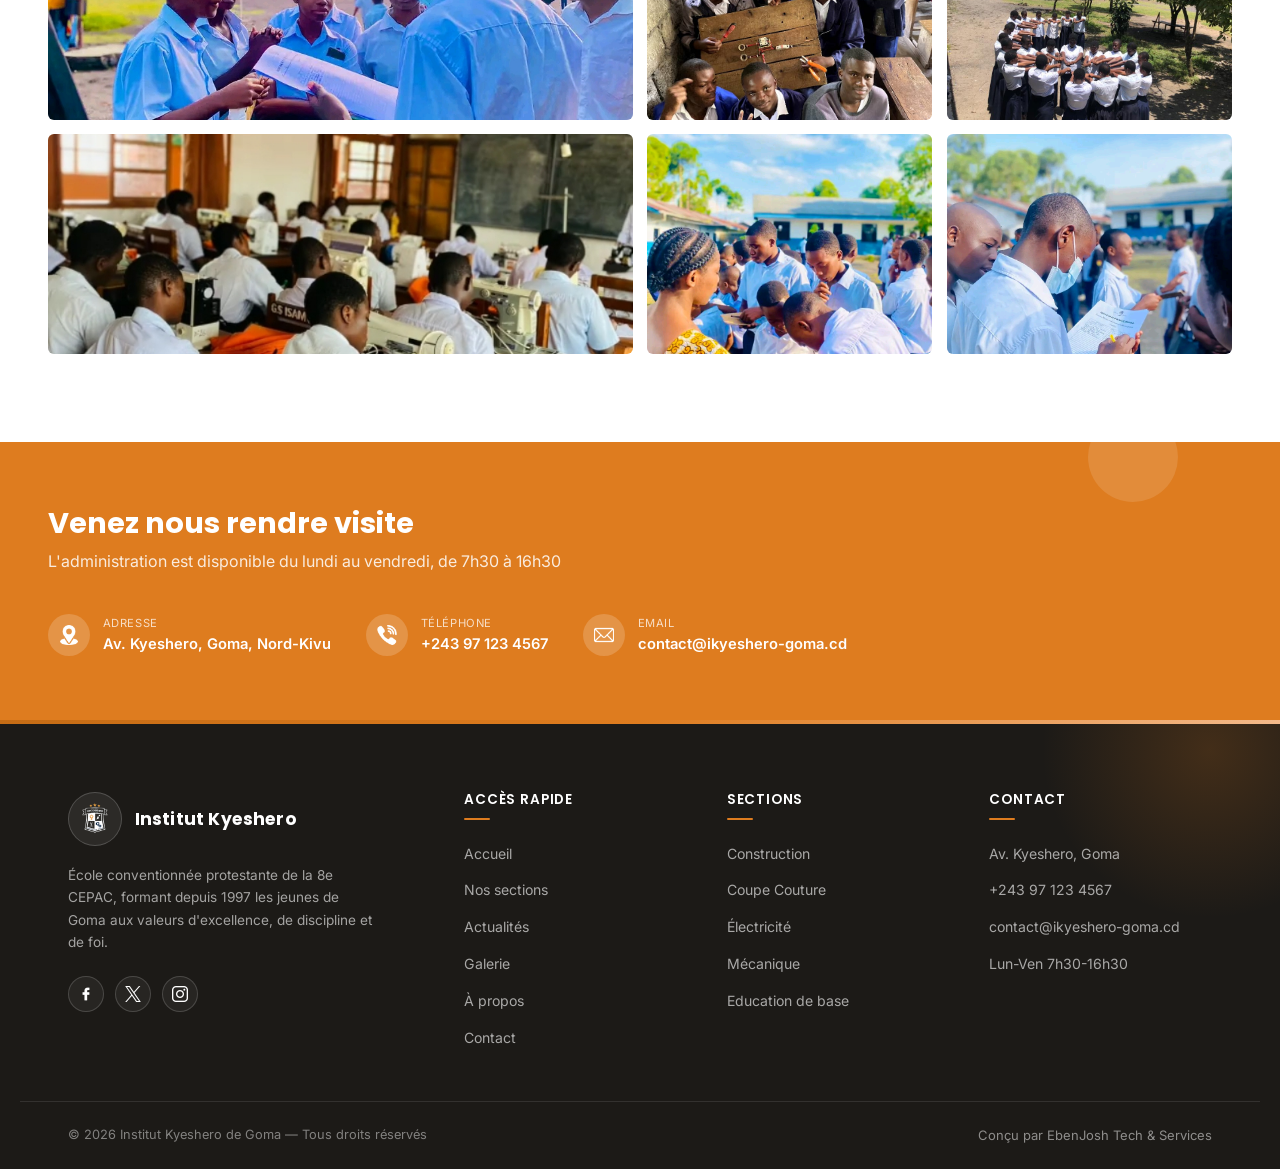
==== commit 6f26a849: "Add files via upload Mise à jour" ====
--- a/index.html
+++ b/index.html
@@ -5,11 +5,40 @@
     <meta charset="UTF-8" />
     <meta name="viewport" content="width=device-width,initial-scale=1.0" />
     <title>Institut Kyeshero - Accueil</title>
-    <link href="https://fonts.googleapis.com/css2?family=Playfair+Display:wght@700;900&family=Inter:wght@300;400;500;600;700&display=swap" rel="stylesheet" />
+    <link
+        href="https://fonts.googleapis.com/css2?family=Poppins:wght@400;500;600;700;800&family=Inter:wght@300;400;500;600;700&display=swap"
+        rel="stylesheet" />
     <link rel="stylesheet" href="style.css">
+    <link rel="icon" href="./pictures/logos/logoshaut2.png">
 </head>
 
 <body>
+
+    <!-- ═══ PRÉCHARGEUR ═══ -->
+    <div id="site-preloader">
+        <div class="preloader-inner">
+            <div class="preloader-ring"></div>
+            <img src="./logos/logo (2).png" alt="Institut Kyeshero" class="preloader-logo">
+        </div>
+        <p class="preloader-text">Chargement…</p>
+    </div>
+    <script>
+        (function () {
+            var pre = document.getElementById('site-preloader');
+            if (!pre) return;
+            function hide() {
+                pre.classList.add('loaded');
+                setTimeout(function () { pre.remove(); }, 600);
+            }
+            if (document.readyState === 'complete') {
+                hide();
+            } else {
+                window.addEventListener('load', hide);
+                setTimeout(hide, 8000); // filet de sécurité si la connexion est très lente
+            }
+        })();
+    </script>
+
     <div id="progress"></div>
     <div id="page-main">
 
@@ -19,10 +48,10 @@
                 <div class="logo-emblem">
                     <img src="./logos/IMG-20260512-WA0002.jpg" alt="logo">
                 </div>
-                <div class="logo-text">
+                <!-- <div class="logo-text">
                     <h1>Institut Kyeshero</h1>
                     <p>Conscience dans le travail et la discipline</p>
-                </div>
+                </div> -->
             </div>
             <div class="nav-links" id="navLinks">
                 <a href="index.html" class="active">Accueil</a>
@@ -40,16 +69,17 @@
         </nav>
 
         <!-- MOBILE NAV -->
+
         <div class="mobile-nav" id="mobileNav">
             <div class="mobile-nav-header">
                 <div class="logo">
                     <div class="logo-emblem">
                         <img src="./logos/logo (2).png" alt="logo">
                     </div>
-                    <div class="logo-text" style="filter:invert(1) brightness(2)">
+                    <!-- <div class="logo-text" style="filter:invert(1) brightness(2)">
                         <h1>Institut Kyeshero</h1>
                         <p>Conscience dans le travail et la discipline</p>
-                    </div>
+                    </div> -->
                 </div>
                 <button class="mob-close" onclick="closeMobileNav()">✕</button>
             </div>
@@ -66,37 +96,48 @@
         <div id="view-home">
 
             <!-- HERO -->
-            <section class="hero">
-                <div class="hero-slides">
-                    <div class="hslide hslide-1 active">
-                        <div class="hslide-overlay"></div>
-                    </div>
-                    <div class="hslide hslide-2">
-                        <div class="hslide-overlay"></div>
-                    </div>
-                    <div class="hslide hslide-3">
-                        <div class="hslide-overlay"></div>
-                    </div>
-                    <div class="hslide hslide-4">
-                        <div class="hslide-overlay"></div>
-                    </div>
-                </div>
-
-                <div class="hero-content">
-                    <div class="hero-eyebrow">Ecole Conventionnée Protestante · 8e CEPAC</div>
-                    <h2>Former les Leaders<em>de Demain</em></h2>
-                    <p class="hero-tagline">Fondé en 1997 à Goma, l'Institut Kyeshero offre une formation d'excellence dans 4 sections professionnelles, au cœur de la communauté du Nord-Kivu.</p>
-                    <div class="hero-actions">
-                        <a href="#" onclick="goTo('inscriptions');return false" class="btn-gold">S'inscrire 2026-2027
-                            →</a>
-                        <a href="#" onclick="goTo('sections');return false" class="btn-ghost">Nos Sections</a>
-                    </div>
-                </div>
-
-                <!-- <button class="harrow harrow-prev" onclick="heroSlide(-1)">‹</button>
-        <button class="harrow harrow-next" onclick="heroSlide(1)">›</button> -->
+            <section class="hero reveal">
+                <div class="hero-media">
+                    <div class="hero-slides">
+                        <div class="hslide hslide-1 active">
+                            <div class="hslide-overlay" style="background-image:url(./pictures/back/qw.jpg);">
+                            </div>
+                        </div>
+                        <div class="hslide hslide-2">
+                            <div class="hslide-overlay" style="background-image:url(./pictures/back/qwe.jpg);">
+                            </div>
+                        </div>
+                        <div class="hslide hslide-3">
+                            <div class="hslide-overlay" style="background-image:url(./pictures/back/qwer.jpg);">
+                            </div>
+                        </div>
+                        <div class="hslide hslide-4">
+                            <div class="hslide-overlay" style="background-image:url(./pictures/back/qwert.jpg);">
+                            </div>
+                        </div>
+                    </div>
+                    <!-- <span class="hero-circle" aria-hidden="true"></span> -->
+                    <!-- <div class="hdots" id="heroDots"></div> -->
+                </div>
+                <div class="hero-block">
+                    <div class="hero-orange"></div>
+                    <div class="hero-card">
+                        <div class="hero-eyebrow">Ecole Conventionnée Protestante · 8e CEPAC</div>
+                        <h2>Former les Leaders<em>de Demain</em></h2>
+                        <p class="hero-tagline">Fondé en 1997 à Goma, l'Institut Kyeshero offre une formation
+                            d'excellence dans 4 sections professionnelles, au cœur de la communauté du Nord-Kivu.</p>
+                        <div class="hero-actions">
+                            <a href="#" onclick="goTo('inscriptions');return false" class="btn-gold">S'inscrire
+                                2026-2027 →</a>
+                            <a href="#" onclick="goTo('sections');return false" class="btn-ghost-dark">Nos Sections</a>
+                        </div>
+                    </div>
+                </div>
                 <div class="hdots" id="heroDots"></div>
-
+            </section>
+
+            <!-- HERO STATS -->
+            <div class="hero-stats-wrap reveal">
                 <div class="hero-stats">
                     <div class="hero-stat">
                         <div class="num">1997</div>
@@ -115,13 +156,14 @@
                         <div class="lbl">Années d'excellence</div>
                     </div>
                 </div>
-            </section>
+            </div>
 
             <!-- ANNONCE BAND -->
             <div class="annonce-band">
                 <div class="annonce-track" id="annonceTrack">
                     <div class="annonce-item">
-                        <span class="dot"></span>Inscriptions 2026-2027 ouvertes — Contactez le secrétariat dès maintenant
+                        <span class="dot"></span>Inscriptions 2026-2027 ouvertes — Contactez le secrétariat dès
+                        maintenant
                     </div>
                     <!-- <div class="annonce-item">
             <span class="dot"></span>Félicitations à nos lauréats de l'EXETAT 2026 — Taux de réussite record
@@ -131,7 +173,8 @@
                     </div>
                     <!-- duplicate pour boucle fluide -->
                     <div class="annonce-item">
-                        <span class="dot"></span>Inscriptions 2026-2027 ouvertes — Contactez le secrétariat dès maintenant
+                        <span class="dot"></span>Inscriptions 2026-2027 ouvertes — Contactez le secrétariat dès
+                        maintenant
                     </div>
                     <!-- <div class="annonce-item">
             <span class="dot"></span>Félicitations à nos lauréats de l'EXETAT 2026 — Taux de
@@ -142,6 +185,31 @@
                     </div>
                 </div>
             </div>
+
+            <!-- MISSION -->
+            <section class="mission reveal">
+                <p class="eyebrow center">Conscience dans le travail et la discipline</p>
+                <h2 class="mission-title">Depuis 1997, l'Institut Kyeshero forme <strong>les leaders de demain</strong>
+                    à Goma — dans la rigueur, la foi et l'excellence, au service de plus de 2000 élèves.</h2>
+            </section>
+
+            <!-- A PROPOS -->
+            <section class="apropos reveal">
+                <div class="apropos-text">
+                    <p class="eyebrow">À propos de nous</p>
+                    <p class="apropos-desc">École conventionnée protestante de la 8e CEPAC, formant depuis 1997 les
+                        jeunes de Goma aux valeurs d'excellence, de discipline et de foi.</p>
+                    <a href="propos.html" class="link-underline">Lire plus →</a>
+                </div>
+                <div class="apropos-quote">
+                    <span class="quote-mark">&ldquo;</span>
+                    <p>Notre école offre un environnement propice à l'apprentissage, à la découverte et à
+                        l'épanouissement de chaque élève.</p>
+                    <span class="quote-author">— La Direction</span>
+                </div>
+                <div class="apropos-photo" style="background-image:url(./pictures/6eme.jpg)"></div>
+            </section>
+
 
             <!-- ACTUALITÉS -->
             <section class="section reveal" id="sec-actu">
@@ -157,20 +225,24 @@
                     <div class="news-grid">
                         <!-- Card 1 — grande -->
                         <!-- <div class="news-card">
-              <div class="news-img tall"
-                style="background-image:url('https://images.unsplash.com/photo-1544717305-2782549b5136?w=800&q=80')">
-                <div class="news-category">Résultats</div>
-              </div>
-              <div class="news-body">
-                <div class="news-date">20 Avril 2025</div>
-                <div class="news-title">EXETAT 2024 : L'Institut Kyeshero affiche un taux de réussite exceptionnel</div>
-                <div class="news-excerpt">Nos élèves ont brillé lors des examens nationaux de fin d'études.
-                  Félicitations à tous les lauréats et à leurs enseignants dévoués pour ce résultat remarquable.</div>
-                <a href="#" class="news-link">Lire la suite <span class="arrow">→</span></a>
-              </div>
-            </div> -->
+                            <div class="news-img tall"
+                                style="background-image:url('https://images.unsplash.com/photo-1544717305-2782549b5136?w=800&q=80')">
+                                <div class="news-category">Résultats</div>
+                            </div>
+                            <div class="news-body">
+                                <div class="news-date">20 Avril 2025</div>
+                                <div class="news-title">EXETAT 2024 : L'Institut Kyeshero affiche un taux de réussite
+                                    exceptionnel</div>
+                                <div class="news-excerpt">Nos élèves ont brillé lors des examens nationaux de fin
+                                    d'études.
+                                    Félicitations à tous les lauréats et à leurs enseignants dévoués pour ce résultat
+                                    remarquable.</div>
+                                <a href="#" class="news-link">Lire la suite <span class="arrow">→</span></a>
+                            </div>
+                        </div> -->
                         <div class="news-card">
-                            <div class="news-img tall" style="background-image:url(./pictures/incendies.jpg); height: 250px;">
+                            <div class="news-img tall"
+                                style="background-image:url(./pictures/incendies.jpg); height: 250px;">
                                 <div class="news-category">Événements</div>
                             </div>
                             <div class="news-body">
@@ -186,7 +258,8 @@
                         </div>
                         <!-- Card 2 -->
                         <div class="news-card">
-                            <div class="news-img" style="background-image:url('https://images.unsplash.com/photo-1529390079861-591de354faf5?w=600&q=80'); height: 250px;">
+                            <div class="news-img"
+                                style="background-image:url(./pictures/recherche_ecole.png); height: 250px;">
                                 <div class="news-category">Rentrée</div>
                             </div>
                             <div class="news-body">
@@ -199,98 +272,54 @@
                             </div>
                         </div>
                         <!-- Card 3 -->
-                        <div class="news-card">
-                            <div class="news-img" style="background-image:url('https://images.unsplash.com/photo-1551731409-43eb3e517a1a?w=600&q=80'); height: 250px;">
+                        <!-- <div class="news-card">
+                            <div class="news-img" style="background-image:url(./pictures/cloture.jpg); height: 250px;">
                                 <div class="news-category">Annonce</div>
                             </div>
                             <div class="news-body">
-                                <div class="news-date">25 juin 2026</div>
+                                <div class="news-date">02 Juillet 2026</div>
                                 <div class="news-title">Clôture de l'année scolaire 2025-2026</div>
-                                <!-- <div class="news-excerpt">Élèves, enseignants et parents ont partagé une journée mémorable entre compétitions sportives et animations culturelles.</div> -->
+                                <div class="news-excerpt">Élèves, enseignants et parents ont partagé une journée mémorable entre compétitions sportives et animations culturelles.</div>
                                 <a class="news-link" href="/actualites.html">Lire la suite
                                     <span class="arrow">→</span>
                                 </a>
                             </div>
-                        </div>
+                        </div> -->
                     </div>
                 </div>
             </section>
 
             <!-- SECTIONS -->
-            <section class="section section-bg reveal">
-                <div class="section-inner">
-                    <div class="section-head-row">
-                        <div>
-                            <div class="section-label">Formation</div>
-                            <h2 class="section-h2">Nos 4 Sections<br>Professionnelles</h2>
-                        </div>
-                        <p class="section-intro">Des filières reconnues par l'État, encadrées par des enseignants qualifiés, préparant à l'EXETAT national.</p>
-                    </div>
-                    <div class="sections-grid">
-                        <div class="sect-card">
-                            <div class="sect-card-bg" style="background-image:url(./pictures/cons.webp)">
-                            </div>
-                            <div class="sect-card-overlay"></div>
-                            <!-- <div class="sect-card-tag">Populaire</div> -->
-                            <div class="sect-card-body">
-                                <div class="sect-icon">
-                                    <img src="./icons/const.png">
-                                </div>
-                                <h3>Construction</h3>
-                                <p>Techniques du bâtiment et génie civil appliquées</p>
-                            </div>
-                        </div>
-                        <div class="sect-card">
-                            <div class="sect-card-bg" style="background-image:url(./pictures/couture.jpg)">
-                            </div>
-                            <div class="sect-card-overlay"></div>
-                            <!-- <div class="sect-card-tag">Populaire</div> -->
-                            <div class="sect-card-body">
-                                <div class="sect-icon">
-                                    <img src="./icons/coupe2.png">
-                                </div>
-                                <h3>Coupe Couture</h3>
-                                <p>Couture, création de mode et entrepreneuriat textile</p>
-                            </div>
-                        </div>
-                        <div class="sect-card">
-                            <div class="sect-card-bg" style="background-image:url(./pictures/elec.webp)">
-                            </div>
-                            <div class="sect-card-overlay"></div>
-                            <!-- <div class="sect-card-tag">Populaire</div> -->
-                            <div class="sect-card-body">
-                                <div class="sect-icon">
-                                    <img src="./icons/elec.png">
-                                </div>
-                                <h3>Électricité</h3>
-                                <p>Installations électriques, automatismes et énergie</p>
-                            </div>
-                        </div>
-                        <div class="sect-card">
-                            <div class="sect-card-bg" style="background-image:url(./pictures/meca.jpg)">
-                            </div>
-                            <div class="sect-card-overlay"></div>
-                            <!-- <div class="sect-card-tag">Populaire</div> -->
-                            <div class="sect-card-body">
-                                <div class="sect-icon">
-                                    <img src="./icons/meca.png">
-                                </div>
-                                <h3>Mécanique</h3>
-                                <p>Mécanique générale, entretien et réparation</p>
-                            </div>
-                        </div>
-                        <!-- <div class="sect-card">
-              <div class="sect-card-bg"
-                style="background-image:url('https://images.unsplash.com/photo-1532187863486-abf9dbad1b69?w=700&q=80')">
-              </div>
-              <div class="sect-card-overlay"></div>
-              <div class="sect-card-body">
-                <div class="sect-icon">🔬</div>
-                <h3>Education de base</h3>
-                <p>Sciences biologiques, chimie et sciences de la santé</p>
-              </div>
-            </div> -->
-                    </div>
+            <section class="features reveal" id="sec-sections">
+                <div class="features-photo" style="background-image:url(./pictures/cons.webp)">
+                    <div class="features-cards">
+                        <a href="sections.html" class="feature-card">
+                            <img class="feature-icon-img" src="./icons/const.png">
+                            <span>Construction</span>
+                        </a>
+                        <a href="sections.html" class="feature-card">
+                            <img class="feature-icon-img" src="./icons/coupe2.png">
+                            <span>Coupe Couture</span>
+                        </a>
+                        <a href="sections.html" class="feature-card">
+                            <img class="feature-icon-img" src="./icons/elec.png">
+                            <span>Électricité</span>
+                        </a>
+                        <a href="sections.html" class="feature-card">
+                            <img class="feature-icon-img" src="./icons/meca.png">
+                            <span>Mécanique</span>
+                        </a>
+                    </div>
+                </div>
+                <div class="features-side">
+                    <div class="features-note">
+                        <p class="eyebrow">Formation</p>
+                        <h3>Nos 4 sections professionnelles</h3>
+                        <p class="features-desc">Des filières reconnues par l'État, encadrées par des enseignants
+                            qualifiés, préparant à l'EXETAT national.</p>
+                        <a href="sections.html" class="btn-gold">Voir les sections →</a>
+                    </div>
+                    <div class="features-orange"></div>
                 </div>
             </section>
 
@@ -321,142 +350,36 @@
             </div>
 
             <!-- TÉMOIGNAGES -->
-            <section class="section reveal">
-                <div class="section-inner">
-                    <div class="section-head-row">
-                        <div>
-                            <div class="section-label">Témoignages</div>
-                            <h2 class="section-h2">Ce que disent nos<br>élèves & parents</h2>
-                        </div>
-                    </div>
-                    <div class="testimonials-wrap">
-                        <p>Les temoignages de notre communaute seront bientot disponibles ici.</p>
-                        <!-- <div class="testimonials-track" id="testiTrack">
-              <div class="testi-card">
-                <div class="testi-stars">★★★★★</div>
-                <p class="testi-text">L'Institut Kyeshero a transformé l'avenir de mon fils. Les enseignants sont
-                  dévoués, l'encadrement est sérieux et la section Électricité lui a donné des compétences réelles pour
-                  trouver du travail. Je recommande sans hésitation.</p>
-                <div class="testi-author">
-                  <div class="testi-avatar"
-                    style="background-image:url('https://images.unsplash.com/photo-1507003211169-0a1dd7228f2d?w=200&q=80')">
-                  </div>
-                  <div>
-                    <div class="testi-name">Mapendo Kambale</div>
-                    <div class="testi-role">Parent d'élève · Section Électricité</div>
-                  </div>
-                </div>
-              </div>
-              <div class="testi-card">
-                <div class="testi-stars">★★★★★</div>
-                <p class="testi-text">Grâce à ma formation en Pédagogie à l'Institut Kyeshero, j'enseigne aujourd'hui
-                  dans une école primaire de Goma. La rigueur académique et les valeurs transmises ici sont
-                  incomparables. C'est une école qui forge le caractère.</p>
-                <div class="testi-author">
-                  <div class="testi-avatar"
-                    style="background-image:url('https://images.unsplash.com/photo-1531123897727-8f129e1688ce?w=200&q=80')">
-                  </div>
-                  <div>
-                    <div class="testi-name">Furaha Amani</div>
-                    <div class="testi-role">Ancienne élève · Pédagogie 2019</div>
-                  </div>
-                </div>
-              </div>
-              <div class="testi-card">
-                <div class="testi-stars">★★★★★</div>
-                <p class="testi-text">Mon atelier de mécanique est le résultat direct de ma formation à l'Institut
-                  Kyeshero. J'ai appris non seulement les techniques mais aussi la discipline et le respect du travail
-                  bien fait. Merci à toute l'équipe pédagogique.</p>
-                <div class="testi-author">
-                  <div class="testi-avatar"
-                    style="background-image:url('https://images.unsplash.com/photo-1472099645785-5658abf4ff4e?w=200&q=80')">
-                  </div>
-                  <div>
-                    <div class="testi-name">Janvier Bahati</div>
-                    <div class="testi-role">Ancien élève · Mécanique 2021</div>
-                  </div>
-                </div>
-              </div>
-              <div class="testi-card">
-                <div class="testi-stars">★★★★☆</div>
-                <p class="testi-text">La section Bio-Chimie de l'Institut Kyeshero m'a préparée pour des études
-                  supérieures en sciences de la santé. Les cours sont bien structurés et les enseignants maîtrisent
-                  parfaitement leurs matières.</p>
-                <div class="testi-author">
-                  <div class="testi-avatar"
-                    style="background-image:url('https://images.unsplash.com/photo-1580489944761-15a19d654956?w=200&q=80')">
-                  </div>
-                  <div>
-                    <div class="testi-name">Espérance Nzigire</div>
-                    <div class="testi-role">Étudiante · Bio-Chimie 2023</div>
-                  </div>
-                </div>
-              </div>
-              <div class="testi-card">
-                <div class="testi-stars">★★★★★</div>
-                <p class="testi-text">En tant que parent, je suis rassurée par la discipline et les valeurs chrétiennes
-                  enseignées à l'Institut Kyeshero. Ma fille est épanouie, motivée, et progresse chaque trimestre. C'est
-                  un cadre éducatif vraiment sérieux.</p>
-                <div class="testi-author">
-                  <div class="testi-avatar"
-                    style="background-image:url('https://images.unsplash.com/photo-1567532939604-b6b5b0db2604?w=200&q=80')">
-                  </div>
-                  <div>
-                    <div class="testi-name">Christine Zawadi</div>
-                    <div class="testi-role">Parent d'élève · Section Couture</div>
-                  </div>
-                </div>
-              </div>
-            </div> -->
-                    </div>
-                    <!-- <div class="testi-nav">
-            <button class="testi-btn" onclick="testiMove(-1)">
-              <</button>
-                <button class="testi-btn" onclick="testiMove(1)">></button>
-          </div> -->
-                    <div class="temoi">
-                        <button>
-                            <a href="temoignages.html">TEMOIGNER</a>
-                        </button>
-                    </div>
-
+            <section class="welcome reveal">
+                <div class="welcome-quote">
+                    <span class="quote-mark quote-mark-orange">&ldquo;</span>
+                    <p>Ce que nos élèves et parents disent de l'Institut Kyeshero façonne notre engagement, jour après
+                        jour.</p>
+                </div>
+                <div class="welcome-text">
+                    <h2>Ce que disent nos élèves &amp; parents</h2>
+                    <p>Les témoignages de notre communauté seront bientôt disponibles ici.</p>
+                    <a href="temoignages.html" class="btn-gold">Témoigner →</a>
                 </div>
             </section>
 
             <!-- ESPACE ÉLÈVE / PARENT -->
-            <section class="section section-bg reveal">
-                <div class="section-inner">
-                    <div class="section-head-row">
-                        <div>
-                            <div class="section-label">Portail numérique</div>
-                            <h2 class="section-h2">Votre Espace<br>Personnel</h2>
-                        </div>
-                        <p class="section-intro">Accédez à vos résultats, bulletins et informations scolaires depuis n'importe où, à tout moment.</p>
-                    </div>
-                    <div class="espace-grid">
-                        <div class="espace-card">
-                            <div class="espace-card-bg" style="background-image:url('https://images.unsplash.com/photo-1523050854058-8df90110c9f1?w=800&q=80')">
-                            </div>
-                            <div class="espace-card-overlay"></div>
-                            <div class="espace-card-content">
-                                <div class="espace-badge">Espace Numerique</div>
-                                <h3>Portail<br>Élèves & Parents</h3>
-                                <p>Consultez vos notes, bulletins de résultats, emploi du temps et toutes vos informations scolaires en ligne.
-                                </p>
-                                <div class="espace-features">
-                                    <div class="espace-feat">Résultats & bulletins trimestriels</div>
-                                    <div class="espace-feat">Emploi du temps en ligne</div>
-                                    <div class="espace-feat">Notifications & annonces</div>
-                                    <div class="espace-feat">Paiement des frais scolaires</div>
-                                </div>
-                                <button class="espace-cta">
-                                    <a href="espacenumerique.html">Accéder → </a>
-                                </button>
-                            </div>
-                        </div>
-                    </div>
-                </div>
-            </section>
+            <section class="enseignants reveal">
+                <div class="ens-photo" style="background-image:url(./pictures/autresimages\ \(2\).jpg)">
+                    <div class="ens-card">
+                        <h3>Portail Élèves &amp; Parents</h3>
+                        <p>Consultez vos notes, bulletins de résultats, emploi du temps et toutes vos informations
+                            scolaires en ligne.</p>
+                        <a href="espacenumerique.html" class="link-arrow">Accéder →</a>
+                        <div class="ens-tag">Espace Numérique</div>
+                    </div>
+                    <div class="ens-orange">
+                        <p class="ens-orange-eyebrow">Votre espace personnel</p>
+                        <h3>Résultats, bulletins &amp; frais scolaires en ligne</h3>
+                    </div>
+                </div>
+            </section>
+
 
             <!-- GALERIE -->
             <section class="section reveal">
@@ -469,15 +392,19 @@
                         <a href="galerie.html" class="btn-gold" style="flex-shrink:0">Voir tout →</a>
                     </div>
                     <div class="gallery-masonry">
-                        <div class="gal-item" style="background-image:url(./pictures/back\ \(2\).jpg);height:220px;grid-column:span 2">
-                        </div>
-                        <div class="gal-item" style="background-image:url(./pictures/IMG-20260624-WA0052.jpg);height:220px">
+                        <div class="gal-item"
+                            style="background-image:url(./pictures/back\ \(2\).jpg);height:220px;grid-column:span 2">
+                        </div>
+                        <div class="gal-item"
+                            style="background-image:url(./pictures/IMG-20260624-WA0052.jpg);height:220px">
                         </div>
                         <div class="gal-item" style="background-image:url(./pictures/6eme.jpg);height:220px">
                         </div>
-                        <div class="gal-item" style="background-image:url(./pictures/couture.jpg);height:220px;grid-column:span 2">
-                        </div>
-                        <div class="gal-item" style="background-image:url(./pictures/autresimages\ \(4\).jpg);height:220px">
+                        <div class="gal-item"
+                            style="background-image:url(./pictures/couture.jpg);height:220px;grid-column:span 2">
+                        </div>
+                        <div class="gal-item"
+                            style="background-image:url(./pictures/autresimages\ \(4\).jpg);height:220px">
                         </div>
                         <div class="gal-item" style="background-image:url(./pictures/électricien.png);height:220px">
                         </div>
@@ -528,6 +455,7 @@
                         </div>
                     </div>
                 </div>
+                <span class="contact-circle" aria-hidden="true"></span>
             </div>
 
         </div>
@@ -536,15 +464,14 @@
         <footer id="main-footer">
             <div class="footer-grid">
                 <div class="footer-brand">
-                    <div class="logo">
+                    <div class="footer-logo-row">
                         <div class="logo-emblem">
                             <img src="./logos/logo (2).png" alt="logo">
-                            <p> École conventionnée protestante de la 8e CEPAC, formant depuis 1997 les jeunes de Goma aux valeurs d'excellence, de discipline et de foi.
-                            </p>
-                        </div>
-                        <div class="logo-text" style="filter:invert(1) brightness(2)">
-                        </div>
-                    </div>
+                        </div>
+                        <span class="footer-brand-name">Institut Kyeshero</span>
+                    </div>
+                    <p class="footer-brand-desc">École conventionnée protestante de la 8e CEPAC, formant depuis 1997
+                        les jeunes de Goma aux valeurs d'excellence, de discipline et de foi.</p>
                     <div class="footer-socials">
                         <a href="#"><img src="./icons/book.png"></a>
                         <a href="#"><img src="./icons/x.png"></a>
@@ -587,7 +514,7 @@
                 <span>&copy; 2026 Institut Kyeshero de Goma — Tous droits réservés</span>
                 <div class="footer-motto">
                     <span style="font-size:13px;color:rgba(255,255,255,.5)">
-                        Développé par Josué Mukandirwa | EbenJosh Tech & Services
+                        Conçu par EbenJosh Tech & Services
                     </span>
                 </div>
             </div>
--- a/style.css
+++ b/style.css
@@ -1,1795 +1,2546 @@
+/* ===========================================================
+   INSTITUT KYESHERO — style.css
+   Palette : orange chaud + encre + crème
+   =========================================================== */
+
 :root {
-    --navy: #0d2245;
-    --navy2: #1a3a6b;
-    --blue: #1e4fa0;
-    --gold: #c8860a;
-    --gold-light: #e8a020;
-    --gold-pale: #fdf3df;
-    --white: #fff;
-    --off: #f7f8fc;
-    --text: #1c2333;
-    --muted: #5a6480;
-    --border: #e2e8f2;
-    --radius: 10px;
-    --shadow: 0 4px 28px rgba(13, 34, 69, .12);
-    --shadow-lg: 0 16px 60px rgba(13, 34, 69, .18);
-    --ff-display: 'Playfair Display', serif;
-    --ff-body: 'Inter', sans-serif;
+  --orange: #de7c1f;
+  --orange-dark: #c56c15;
+  --orange-light: #f3b98a;
+  --orange-pale: #fbe9d6;
+  --ink: #1c1a17;
+  --text: #6e6a64;
+  --cream: #f4f1ec;
+  --white: #ffffff;
+  --gold-light: #f3b98a;
+  --shadow: 0 14px 34px rgba(28, 20, 10, 0.1);
+  --radius: 6px;
+  --font-head: "Poppins", sans-serif;
+  --font-body: "Inter", sans-serif;
 }
 
 * {
-    margin: 0;
-    padding: 0;
-    box-sizing: border-box
+  margin: 0;
+  padding: 0;
+  box-sizing: border-box;
 }
 
 html {
-    scroll-behavior: smooth
+  scroll-behavior: smooth;
 }
 
 body {
-    font-family: var(--ff-body);
-    color: var(--text);
-    background: #fff;
-    overflow-x: hidden
+  font-family: var(--font-body);
+  color: var(--ink);
+  background: var(--white);
+  line-height: 1.6;
+  overflow-x: hidden;
+  -webkit-font-smoothing: antialiased;
+}
+
+h1,
+h2,
+h3,
+h4 {
+  font-family: var(--font-head);
+  font-weight: 700;
+  line-height: 1.2;
+  color: var(--ink);
+}
+
+p {
+  color: var(--text);
 }
 
 a {
-    text-decoration: none;
-    color: inherit
+  color: inherit;
+  text-decoration: none;
 }
 
 img {
-    max-width: 100%;
-    display: block
-}
-
-
-/* ══ TOPBAR ══ */
-
-.topbar {
-    background: var(--navy);
-    color: rgba(255, 255, 255, .75);
-    font-size: 12.5px;
-    padding: 8px 48px;
+  max-width: 100%;
+  display: block;
+}
+
+button {
+  font-family: inherit;
+  cursor: pointer;
+  border: none;
+  background: none;
+}
+
+:focus-visible {
+  outline: 3px solid var(--orange);
+  outline-offset: 2px;
+}
+
+ul {
+  list-style: none;
+}
+
+/* ===== Progress bar (scroll indicator) ===== */
+#progress {
+  position: fixed;
+  top: 0;
+  left: 0;
+  height: 3px;
+  width: 0%;
+  background: var(--orange);
+  z-index: 999;
+  transition: width 0.1s ease-out;
+}
+
+/* ===== Reveal on scroll ===== */
+.reveal {
+  opacity: 0;
+  transform: translateY(28px);
+  transition:
+    opacity 0.7s ease,
+    transform 0.7s ease;
+}
+
+.reveal.in-view {
+  opacity: 1;
+  transform: translateY(0);
+}
+
+/* ===========================================================
+   NAVBAR
+   =========================================================== */
+#navbar {
+  position: sticky;
+  top: 0;
+  z-index: 90;
+  display: flex;
+  align-items: center;
+  justify-content: space-between;
+  padding: 0.9rem 3rem;
+  background: var(--white);
+  border-bottom: 1px solid rgba(28, 20, 10, 0.06);
+  transition: box-shadow 0.25s ease;
+}
+
+#navbar.scrolled {
+  box-shadow: 0 6px 24px rgba(28, 20, 10, 0.06);
+}
+
+.logo {
+  display: flex;
+  align-items: center;
+  gap: 0.8rem;
+  cursor: pointer;
+}
+
+.logo-emblem {
+  overflow: hidden;
+}
+
+.logo-emblem img {
+  width: 60px;
+}
+
+.logo-text h1 {
+  font-family: var(--font-head);
+  font-size: 1.1rem;
+  font-weight: 700;
+  letter-spacing: 0.01em;
+  line-height: 1.1;
+}
+
+.logo-text p {
+  font-family: var(--font-body);
+  font-size: 0.65rem;
+  letter-spacing: 0.05em;
+  color: var(--orange-dark);
+  text-transform: uppercase;
+  margin-top: 2px;
+}
+
+.nav-links {
+  display: flex;
+  align-items: center;
+  gap: 1.9rem;
+}
+
+.nav-links a {
+  font-size: 0.88rem;
+  font-weight: 500;
+  color: var(--ink);
+  position: relative;
+  padding-bottom: 4px;
+}
+
+.nav-links a::after {
+  content: "";
+  position: absolute;
+  left: 0;
+  bottom: 0;
+  width: 0;
+  height: 2px;
+  background: var(--orange);
+  transition: width 0.25s ease;
+}
+
+.nav-links a:hover::after,
+.nav-links a.active::after {
+  width: 100%;
+}
+
+.nav-links a.active {
+  color: var(--orange-dark);
+}
+
+.nav-espace {
+  background: var(--orange);
+  color: var(--white) !important;
+  padding: 0.6rem 1.15rem;
+  border-radius: 3px;
+  font-size: 0.72rem !important;
+  font-weight: 600 !important;
+  letter-spacing: 0.04em;
+  text-transform: uppercase;
+}
+
+.nav-espace::after {
+  display: none;
+}
+
+.nav-espace:hover {
+  background: var(--orange-dark);
+}
+
+.hamburger {
+  display: none;
+  flex-direction: column;
+  gap: 5px;
+  cursor: pointer;
+  padding: 0.4rem;
+}
+
+.hamburger span {
+  width: 24px;
+  height: 2px;
+  background: var(--ink);
+  display: block;
+}
+
+/* ===== Mobile nav ===== */
+.mobile-nav {
+  position: fixed;
+  top: 0;
+  right: -100%;
+  width: min(320px, 85vw);
+  height: 100vh;
+  background: var(--ink);
+  z-index: 200;
+  padding: 1.5rem;
+  display: flex;
+  flex-direction: column;
+  gap: 1.4rem;
+  transition: right 0.35s ease;
+  overflow-y: auto;
+}
+
+.mobile-nav.open {
+  right: 0;
+}
+
+.mobile-nav-header {
+  display: flex;
+  align-items: center;
+  justify-content: space-between;
+  padding-bottom: 1.2rem;
+  border-bottom: 1px solid rgba(255, 255, 255, 0.15);
+  margin-bottom: 0.5rem;
+}
+
+.mobile-nav-header .logo-text h1 {
+  color: var(--white);
+}
+
+.mob-close {
+  color: var(--white);
+  font-size: 1.4rem;
+  background: none;
+}
+
+.mobile-nav a {
+  color: rgba(255, 255, 255, 0.85);
+  font-size: 1.05rem;
+  padding: 0.6rem 0;
+  border-bottom: 1px solid rgba(255, 255, 255, 0.08);
+}
+
+.mobile-nav a:hover {
+  color: var(--orange-light);
+}
+
+.nav-overlay {
+  position: fixed;
+  inset: 0;
+  background: rgba(0, 0, 0, 0.4);
+  z-index: 199;
+  opacity: 0;
+  pointer-events: none;
+  transition: opacity 0.3s ease;
+}
+
+.nav-overlay.open {
+  opacity: 1;
+  pointer-events: auto;
+}
+
+/* ===========================================================
+   HERO
+   =========================================================== */
+.hero {
+  position: relative;
+  min-height: 88vh;
+  display: flex;
+  flex-direction: column;
+  justify-content: center;
+  overflow: hidden;
+  padding: 4rem 3rem 8rem;
+}
+
+.hero-slides {
+  position: absolute;
+  inset: 0;
+  z-index: -2;
+}
+
+.hslide {
+  position: absolute;
+  inset: 0;
+  background-size: cover;
+  background-position: center;
+  background-color: var(--cream);
+  opacity: 0;
+  transition: opacity 1.2s ease;
+}
+
+.hslide.active {
+  opacity: 1;
+}
+
+/* Fallback visual pattern until real photos are wired in via background-image */
+.hslide-1 {
+  background-image: linear-gradient(135deg, #ead9c4, #ddcbb0);
+}
+
+.hslide-2 {
+  background-image: linear-gradient(135deg, #e3cbae, #d4b996);
+}
+
+.hslide-3 {
+  background-image: linear-gradient(135deg, #dcc8ab, #c9b090);
+}
+
+.hslide-4 {
+  background-image: linear-gradient(135deg, #e7d2b4, #d8c09e);
+}
+
+.hslide-overlay {
+  position: absolute;
+  inset: 0;
+  /* background: linear-gradient(180deg, rgba(28, 26, 23, 0.25) 0%, rgba(28, 26, 23, 0.68) 100%); */
+}
+
+.hero-content {
+  position: relative;
+  z-index: 2;
+  max-width: 680px;
+  color: var(--white);
+}
+
+.hero-eyebrow {
+  display: inline-block;
+  font-size: 0.72rem;
+  font-weight: 600;
+  letter-spacing: 0.12em;
+  text-transform: uppercase;
+  color: var(--orange-light);
+  background: rgba(255, 255, 255, 0.08);
+  border: 1px solid rgba(255, 255, 255, 0.25);
+  padding: 0.5rem 1rem;
+  border-radius: 3px;
+  margin-bottom: 1.5rem;
+}
+
+.hero-content h2 {
+  font-family: var(--font-head);
+  font-size: clamp(2.2rem, 5vw, 3.6rem);
+  font-weight: 700;
+  color: var(--white);
+  margin-bottom: 1.2rem;
+}
+
+.hero-content h2 em {
+  display: block;
+  font-style: italic;
+  color: var(--orange-light);
+}
+
+.hero-tagline {
+  font-size: 1.05rem;
+  color: rgba(255, 255, 255, 0.85);
+  max-width: 52ch;
+  margin-bottom: 2.2rem;
+}
+
+.hero-actions {
+  display: flex;
+  gap: 1rem;
+  flex-wrap: wrap;
+}
+
+.btn-gold {
+  display: inline-flex;
+  align-items: center;
+  gap: 6px;
+  background: var(--orange);
+  color: var(--white);
+  font-family: var(--font-head);
+  font-weight: 600;
+  font-size: 0.78rem;
+  letter-spacing: 0.04em;
+  text-transform: uppercase;
+  padding: 0.9rem 1.6rem;
+  border-radius: 3px;
+  transition:
+    background 0.2s ease,
+    transform 0.2s ease,
+    box-shadow 0.2s ease;
+}
+
+.btn-gold:hover {
+  background: var(--orange-dark);
+  transform: translateY(-2px);
+  box-shadow: 0 10px 24px rgba(222, 124, 31, 0.35);
+}
+
+.btn-ghost {
+  display: inline-flex;
+  align-items: center;
+  gap: 6px;
+  background: transparent;
+  color: var(--white);
+  border: 1px solid rgba(255, 255, 255, 0.5);
+  font-family: var(--font-head);
+  font-weight: 600;
+  font-size: 0.78rem;
+  letter-spacing: 0.04em;
+  text-transform: uppercase;
+  padding: 0.85rem 1.55rem;
+  border-radius: 3px;
+  transition:
+    border-color 0.2s ease,
+    background 0.2s ease;
+}
+
+.btn-ghost:hover {
+  border-color: var(--white);
+  background: rgba(255, 255, 255, 0.08);
+}
+
+.hdots {
+  position: absolute;
+  bottom: 210px;
+  left: 3rem;
+  display: flex;
+  gap: 0.5rem;
+  z-index: 3;
+}
+
+.hdots span {
+  width: 8px;
+  height: 8px;
+  border-radius: 50%;
+  background: rgba(255, 255, 255, 0.4);
+  cursor: pointer;
+  transition:
+    background 0.2s ease,
+    width 0.2s ease;
+}
+
+.hdots span.active {
+  background: var(--orange);
+  width: 22px;
+  border-radius: 5px;
+}
+
+.hero-stats {
+  position: absolute;
+  bottom: 0;
+  left: 0;
+  right: 0;
+  z-index: 3;
+  background: var(--ink);
+  display: grid;
+  grid-template-columns: repeat(4, 1fr);
+}
+
+.hero-stat {
+  padding: 1.6rem 1rem;
+  text-align: center;
+  border-right: 1px solid rgba(255, 255, 255, 0.1);
+}
+
+.hero-stat:last-child {
+  border-right: none;
+}
+
+.hero-stat .num {
+  font-family: var(--font-head);
+  font-size: 1.8rem;
+  font-weight: 700;
+  color: var(--orange-light);
+}
+
+.hero-stat .lbl {
+  font-size: 0.72rem;
+  color: rgba(255, 255, 255, 0.65);
+  text-transform: uppercase;
+  letter-spacing: 0.04em;
+  margin-top: 0.3rem;
+}
+
+/* ===========================================================
+   HERO — PAGE D'ACCUEIL (disposition façon prototype :
+   photo + carte blanche superposée + bloc orange)
+   Scopé à #view-home pour ne pas impacter le hero des autres pages.
+   =========================================================== */
+#view-home .hero {
+  position: relative;
+  min-height: 0;
+  display: grid;
+  grid-template-columns: 1fr;
+  /* max-width: 1240px; */
+  margin: 0 auto;
+  padding: 2.5rem 3rem 2.5rem;
+  overflow: visible;
+  background-image:
+    linear-gradient(155deg, rgba(197, 108, 21, 0.68), rgba(28, 20, 10, 0.74)),
+    url("./pictures/couture.jpg");
+  background-size: cover;
+  background-position: center;
+}
+
+/* #view-home .hero-media {
+  position: relative;
+} */
+
+#view-home .hero-slides {
+  position: relative;
+  inset: auto;
+  z-index: 0;
+  width: 100%;
+  aspect-ratio: 4 / 3;
+  border-radius: var(--radius);
+  overflow: hidden;
+}
+
+#view-home .hslide {
+  position: absolute;
+  inset: 0;
+}
+
+#view-home .hero-circle {
+  position: absolute;
+  top: -22px;
+  right: -14px;
+  width: 92px;
+  height: 92px;
+  border-radius: 50%;
+  background: linear-gradient(135deg, var(--orange-light), var(--orange-dark));
+  box-shadow:
+    0 14px 28px rgba(222, 124, 31, 0.4),
+    0 0 0 6px var(--cream);
+  z-index: 1;
+  display: flex;
+  align-items: center;
+  justify-content: center;
+}
+
+/* #view-home .hero-circle::after {
+  content: "🎓";
+  font-size: 1.9rem;
+  line-height: 1;
+  filter: drop-shadow(0 2px 3px rgba(0, 0, 0, 0.18));
+} */
+
+#view-home .hdots {
+  place-content: center;
+  bottom: 16px;
+  right: 20px;
+  top: auto;
+  z-index: 3;
+}
+
+#view-home .hero-block {
+  position: relative;
+  margin: -56px 0 0;
+  z-index: 2;
+}
+
+#view-home .hero-orange {
+  display: none;
+}
+
+#view-home .hero-card {
+  position: relative;
+  z-index: 2;
+  margin-left: 8%;
+  max-width: none;
+  background: var(--white);
+  padding: 2.1rem 1.8rem;
+  border-radius: var(--radius);
+  box-shadow: 0 26px 50px rgba(28, 20, 10, 0.16);
+}
+
+#view-home .hero-card .hero-eyebrow {
+  display: inline-flex;
+  align-items: center;
+  gap: 0.5rem;
+  color: var(--orange-dark);
+  background: var(--orange-pale);
+  border: 1px solid rgba(222, 124, 31, 0.25);
+}
+
+#view-home .hero-card .hero-eyebrow::before {
+  content: "";
+  width: 6px;
+  height: 6px;
+  border-radius: 50%;
+  background: var(--orange);
+  flex-shrink: 0;
+}
+
+#view-home .hero-card h2 {
+  color: var(--ink);
+  font-size: clamp(1.6rem, 3.2vw, 2.3rem);
+  margin-bottom: 0.8rem;
+}
+
+#view-home .hero-card h2 em {
+  color: var(--orange);
+}
+
+#view-home .hero-card .hero-tagline {
+  color: var(--text);
+  font-size: 0.92rem;
+  max-width: none;
+  margin-bottom: 1.3rem;
+}
+
+#view-home .btn-ghost-dark {
+  display: inline-flex;
+  align-items: center;
+  gap: 6px;
+  background: transparent;
+  color: var(--ink);
+  border: 1px solid rgba(28, 20, 10, 0.25);
+  font-family: var(--font-head);
+  font-weight: 600;
+  font-size: 0.78rem;
+  letter-spacing: 0.04em;
+  text-transform: uppercase;
+  padding: 0.85rem 1.55rem;
+  border-radius: 3px;
+  transition:
+    border-color 0.2s ease,
+    background 0.2s ease;
+}
+
+#view-home .btn-ghost-dark:hover {
+  border-color: var(--ink);
+  background: rgba(28, 20, 10, 0.05);
+}
+
+@media (max-width: 520px) {
+  #view-home .hero-actions {
+    flex-direction: column;
+  }
+
+  #view-home .hero-actions .btn-gold,
+  #view-home .hero-actions .btn-ghost-dark {
+    width: 100%;
+    justify-content: center;
+  }
+}
+
+/* Bande stats : superposée en absolu à l'origine, désormais bande statique sous le hero */
+.hero-stats-wrap {
+  background: var(--ink);
+}
+
+.hero-stats-wrap .hero-stats {
+  position: static;
+  max-width: 1240px;
+  margin: 0 auto;
+  display: grid;
+  grid-template-columns: repeat(4, 1fr);
+}
+
+/* ===========================================================
+   MISSION (bandeau crème, citation centrée — façon prototype)
+   =========================================================== */
+.mission {
+  background: var(--cream);
+  padding: 4.5rem 3rem;
+  text-align: center;
+}
+
+.eyebrow {
+  font-family: var(--font-body);
+  font-size: 0.72rem;
+  font-weight: 600;
+  letter-spacing: 0.12em;
+  text-transform: uppercase;
+  color: var(--text);
+  margin-bottom: 0.7rem;
+}
+
+.eyebrow.center {
+  text-align: center;
+}
+
+.mission-title {
+  max-width: 720px;
+  margin: 0 auto;
+  font-family: var(--font-head);
+  font-size: 1.5rem;
+  font-weight: 500;
+  color: var(--ink);
+}
+
+.mission-title strong {
+  font-weight: 800;
+}
+
+/* ===========================================================
+   À PROPOS (3 colonnes façon prototype : texte / citation / photo)
+   =========================================================== */
+.apropos {
+  max-width: 1240px;
+  margin: 0 auto;
+  padding: 4.5rem 3rem;
+  display: grid;
+  grid-template-columns: 1fr;
+  gap: 2rem;
+}
+
+.apropos-desc {
+  color: var(--text);
+  font-size: 0.92rem;
+  margin-bottom: 1rem;
+  max-width: 32ch;
+}
+
+.link-underline {
+  display: inline-block;
+  font-family: var(--font-head);
+  font-weight: 700;
+  font-style: italic;
+  border-bottom: 2px solid var(--ink);
+  padding-bottom: 2px;
+  font-size: 0.88rem;
+}
+
+.link-arrow {
+  display: inline-block;
+  font-size: 0.85rem;
+  font-weight: 600;
+  color: var(--ink);
+  margin-top: 0.6rem;
+}
+
+.apropos-quote {
+  position: relative;
+}
+
+.quote-mark {
+  font-family: Georgia, serif;
+  font-size: 3.6rem;
+  color: var(--orange);
+  line-height: 1;
+  display: block;
+  margin-bottom: 0.4rem;
+}
+
+.quote-mark-orange {
+  color: var(--orange-light);
+}
+
+.apropos-quote p {
+  font-size: 0.92rem;
+  color: var(--ink);
+  max-width: 300px;
+  margin-bottom: 0.8rem;
+}
+
+.quote-author {
+  font-style: italic;
+  font-weight: 700;
+  font-size: 0.85rem;
+  color: var(--ink);
+}
+
+.apropos-photo {
+  aspect-ratio: 16 / 11;
+  border-radius: var(--radius);
+  background-size: cover;
+  background-position: center;
+  box-shadow: var(--shadow);
+}
+
+/* ===========================================================
+   SECTIONS PROFESSIONNELLES — composition superposée façon prototype
+   (photo + cartes icônes qui chevauchent le bas de l'image)
+   =========================================================== */
+.features {
+  max-width: 1240px;
+  margin: 0 auto;
+  padding: 0 3rem 5rem;
+  display: grid;
+  grid-template-columns: 1fr;
+}
+
+.features-photo {
+  position: relative;
+  aspect-ratio: 4 / 5;
+  border-radius: var(--radius);
+  background-size: cover;
+  background-position: center;
+  box-shadow: var(--shadow);
+}
+
+.features-cards {
+  position: absolute;
+  left: 16px;
+  right: 16px;
+  bottom: -26px;
+  display: grid;
+  grid-template-columns: 1fr 1fr;
+  gap: 10px;
+}
+
+.feature-card {
+  background: var(--white);
+  border-radius: var(--radius);
+  padding: 1.1rem 0.8rem;
+  text-align: center;
+  box-shadow: 0 14px 30px rgba(0, 0, 0, 0.12);
+  display: flex;
+  flex-direction: column;
+  align-items: center;
+  gap: 0.5rem;
+  font-family: var(--font-head);
+  font-size: 0.72rem;
+  font-weight: 700;
+  letter-spacing: 0.03em;
+  color: var(--ink);
+  transition:
+    transform 0.25s ease,
+    box-shadow 0.25s ease;
+}
+
+.feature-card:hover {
+  transform: translateY(-4px);
+  box-shadow: 0 18px 36px rgba(0, 0, 0, 0.16);
+}
+
+.feature-icon-img {
+  width: 30px;
+  height: 30px;
+  object-fit: contain;
+}
+
+.features-side {
+  margin-top: 3.5rem;
+  display: flex;
+  flex-direction: column;
+}
+
+.features-note {
+  background: var(--white);
+  padding: 1.8rem 1.6rem 2.4rem;
+}
+
+.features-note h3 {
+  font-family: var(--font-head);
+  font-size: 1.4rem;
+  margin: 0.3rem 0 0.8rem;
+}
+
+.features-desc {
+  color: var(--text);
+  font-size: 0.92rem;
+  margin-bottom: 1.2rem;
+}
+
+.features-orange {
+  height: 90px;
+  background: var(--orange);
+}
+
+/* ===========================================================
+   BIENVENUE / TÉMOIGNAGES — façon prototype "welcome"
+   =========================================================== */
+.welcome {
+  background: var(--cream);
+  padding: 4.5rem 3rem;
+  max-width: 1240px;
+  margin: 0 auto;
+  display: grid;
+  grid-template-columns: 1fr;
+  gap: 2rem;
+}
+
+.welcome-quote p {
+  font-style: italic;
+  font-weight: 600;
+  color: var(--orange-dark);
+  font-size: 1.05rem;
+  line-height: 1.6;
+}
+
+.welcome-text h2 {
+  font-family: var(--font-head);
+  font-size: 1.6rem;
+  margin-bottom: 0.8rem;
+}
+
+.welcome-text p {
+  color: var(--text);
+  font-size: 0.92rem;
+  margin-bottom: 1.2rem;
+}
+
+/* ===========================================================
+   ENSEIGNANTS / ESPACE NUMÉRIQUE — composition superposée
+   façon prototype (photo + carte blanche + bloc orange)
+   =========================================================== */
+.enseignants {
+  max-width: 1240px;
+  margin: 0 auto;
+  padding: 4.5rem 3rem 6rem;
+}
+
+.ens-photo {
+  position: relative;
+  aspect-ratio: 4 / 3;
+  border-radius: var(--radius);
+  background-size: cover;
+  background-position: center;
+  box-shadow: var(--shadow);
+}
+
+.ens-card {
+  position: absolute;
+  left: -4%;
+  bottom: -14%;
+  width: 62%;
+  background: var(--white);
+  padding: 1.6rem 1.5rem;
+  border-radius: var(--radius);
+  box-shadow: 0 20px 40px rgba(0, 0, 0, 0.14);
+}
+
+.ens-card h3 {
+  font-family: var(--font-head);
+  font-size: 1.15rem;
+  margin-bottom: 0.6rem;
+}
+
+.ens-card p {
+  color: var(--text);
+  font-size: 0.88rem;
+  margin-bottom: 0.4rem;
+}
+
+.ens-tag {
+  margin-top: 0.9rem;
+  border-left: 3px solid var(--orange);
+  padding-left: 0.6rem;
+  font-family: var(--font-head);
+  font-weight: 700;
+  font-size: 0.7rem;
+  letter-spacing: 0.05em;
+  text-transform: uppercase;
+}
+
+.ens-orange {
+  position: absolute;
+  right: -4%;
+  bottom: -14%;
+  width: 36%;
+  background: var(--orange);
+  color: var(--white);
+  padding: 1.3rem 1.2rem;
+  border-radius: var(--radius);
+}
+
+.ens-orange-eyebrow {
+  font-size: 0.68rem;
+  font-weight: 600;
+  text-transform: uppercase;
+  letter-spacing: 0.06em;
+  opacity: 0.9;
+  margin-bottom: 0.5rem;
+}
+
+.ens-orange h3 {
+  font-family: var(--font-head);
+  font-size: 1.05rem;
+  color: var(--white);
+}
+
+/* Accent décoratif sur le bandeau contact, façon prototype */
+.contact-strip {
+  position: relative;
+  overflow: hidden;
+}
+
+.contact-circle {
+  position: absolute;
+  right: 8%;
+  top: -30px;
+  width: 90px;
+  height: 90px;
+  border-radius: 50%;
+  background: rgba(255, 255, 255, 0.12);
+  z-index: 0;
+}
+
+/* ===========================================================
+   ANNONCE BAND (marquee)
+   =========================================================== */
+.annonce-band {
+  background: var(--orange);
+  overflow: hidden;
+  white-space: nowrap;
+  padding: 0.7rem 0;
+}
+
+.annonce-track {
+  display: inline-flex;
+  animation: marquee 22s linear infinite;
+}
+
+.annonce-item {
+  display: inline-flex;
+  align-items: center;
+  gap: 0.6rem;
+  color: var(--white);
+  font-size: 0.85rem;
+  font-weight: 500;
+  padding: 0 2.5rem;
+}
+
+.annonce-item .dot {
+  width: 6px;
+  height: 6px;
+  border-radius: 50%;
+  background: var(--white);
+  flex-shrink: 0;
+}
+
+@keyframes marquee {
+  from {
+    transform: translateX(0);
+  }
+
+  to {
+    transform: translateX(-50%);
+  }
+}
+
+/* ===========================================================
+   SECTION UTILITIES
+   =========================================================== */
+.section {
+  padding: 5.5rem 3rem;
+}
+
+.section-bg {
+  background: var(--cream);
+}
+
+.section-inner {
+  max-width: 1240px;
+  margin: 0 auto;
+}
+
+.section-head-row {
+  display: flex;
+  justify-content: space-between;
+  align-items: flex-end;
+  gap: 2rem;
+  margin-bottom: 3rem;
+  flex-wrap: wrap;
+}
+
+.section-label {
+  font-family: var(--font-body);
+  font-size: 0.72rem;
+  font-weight: 600;
+  letter-spacing: 0.12em;
+  text-transform: uppercase;
+  color: var(--text);
+  margin-bottom: 0.6rem;
+}
+
+.section-h2 {
+  font-family: var(--font-head);
+  font-weight: 700;
+  font-size: clamp(1.6rem, 3vw, 2.3rem);
+}
+
+.section-intro {
+  max-width: 40ch;
+  font-size: 0.92rem;
+  color: var(--text);
+}
+
+/* ===========================================================
+   NEWS GRID
+   =========================================================== */
+.news-grid {
+  display: grid;
+  grid-template-columns: repeat(3, 1fr);
+  gap: 1.6rem;
+}
+
+.news-card {
+  background: var(--white);
+  border-radius: var(--radius);
+  overflow: hidden;
+  box-shadow: var(--shadow);
+  transition: transform 0.25s ease;
+}
+
+.news-card:hover {
+  transform: translateY(-6px);
+}
+
+.news-img {
+  position: relative;
+  background-size: cover;
+  background-position: center;
+  background-color: var(--cream);
+}
+
+.news-category {
+  position: absolute;
+  top: 1rem;
+  left: 1rem;
+  background: var(--orange);
+  color: var(--white);
+  font-size: 0.65rem;
+  font-weight: 700;
+  text-transform: uppercase;
+  letter-spacing: 0.05em;
+  padding: 0.35rem 0.8rem;
+  border-radius: 3px;
+}
+
+.news-body {
+  padding: 1.5rem;
+}
+
+.news-date {
+  font-size: 0.75rem;
+  color: var(--orange-dark);
+  font-weight: 600;
+  text-transform: uppercase;
+  letter-spacing: 0.04em;
+  margin-bottom: 0.6rem;
+}
+
+.news-title {
+  font-family: var(--font-head);
+  font-size: 1.05rem;
+  font-weight: 700;
+  color: var(--ink);
+  margin-bottom: 0.9rem;
+  line-height: 1.35;
+}
+
+.news-excerpt {
+  font-size: 0.88rem;
+  margin-bottom: 1rem;
+}
+
+.news-link {
+  display: inline-flex;
+  align-items: center;
+  gap: 0.4rem;
+  font-size: 0.85rem;
+  font-weight: 600;
+  color: var(--orange-dark);
+}
+
+.news-link .arrow {
+  transition: transform 0.2s ease;
+}
+
+.news-link:hover .arrow {
+  transform: translateX(4px);
+}
+
+/* ===========================================================
+   SECTIONS PROFESSIONNELLES (cards photo)
+   =========================================================== */
+.sections-grid {
+  display: grid;
+  grid-template-columns: repeat(4, 1fr);
+  gap: 1.4rem;
+}
+
+.sect-card {
+  position: relative;
+  aspect-ratio: 3/4;
+  border-radius: var(--radius);
+  overflow: hidden;
+  box-shadow: var(--shadow);
+}
+
+.sect-card-bg {
+  position: absolute;
+  inset: 0;
+  background-size: cover;
+  background-position: center;
+  background-color: var(--orange-pale);
+  transition: transform 0.4s ease;
+}
+
+.sect-card:hover .sect-card-bg {
+  transform: scale(1.08);
+}
+
+.sect-card-overlay {
+  position: absolute;
+  inset: 0;
+  background: linear-gradient(
+    180deg,
+    rgba(28, 26, 23, 0.08) 30%,
+    rgba(28, 26, 23, 0.8) 100%
+  );
+}
+
+.sect-card-tag {
+  position: absolute;
+  top: 1rem;
+  right: 1rem;
+  background: var(--orange);
+  color: var(--white);
+  font-size: 0.65rem;
+  font-weight: 700;
+  text-transform: uppercase;
+  padding: 0.3rem 0.7rem;
+  border-radius: 3px;
+  z-index: 2;
+}
+
+.sect-card-body {
+  position: absolute;
+  bottom: 0;
+  left: 0;
+  right: 0;
+  z-index: 2;
+  padding: 1.5rem;
+  color: var(--white);
+}
+
+.sect-icon {
+  width: 42px;
+  height: 42px;
+  border-radius: 50%;
+  background: var(--orange);
+  display: flex;
+  align-items: center;
+  justify-content: center;
+  margin-bottom: 0.8rem;
+}
+
+.sect-icon img {
+  width: 22px;
+  height: 22px;
+  filter: brightness(0) invert(1);
+}
+
+.sect-card-body h3 {
+  font-family: var(--font-head);
+  color: var(--white);
+  font-size: 1.1rem;
+  margin-bottom: 0.4rem;
+}
+
+.sect-card-body p {
+  color: rgba(255, 255, 255, 0.8);
+  font-size: 0.82rem;
+}
+
+/* ===========================================================
+   STATS BAND
+   =========================================================== */
+.stats-band {
+  background: var(--ink);
+  padding: 3.5rem 3rem;
+}
+
+.stats-grid {
+  max-width: 1240px;
+  margin: 0 auto;
+  display: grid;
+  grid-template-columns: repeat(4, 1fr);
+  text-align: center;
+}
+
+.stat-item {
+  border-right: 1px solid rgba(255, 255, 255, 0.1);
+  padding: 0 1rem;
+}
+
+.stat-item:last-child {
+  border-right: none;
+}
+
+.stat-num {
+  font-family: var(--font-head);
+  font-size: 2.4rem;
+  font-weight: 700;
+  color: var(--orange-light);
+}
+
+.stat-lbl {
+  font-size: 0.8rem;
+  color: rgba(255, 255, 255, 0.65);
+  margin-top: 0.4rem;
+  text-transform: uppercase;
+  letter-spacing: 0.03em;
+}
+
+/* ===========================================================
+   TÉMOIGNAGES
+   =========================================================== */
+.testimonials-wrap {
+  background: var(--cream);
+  border-radius: var(--radius);
+  padding: 3rem;
+  text-align: center;
+  color: var(--text);
+}
+
+.testi-card {
+  background: var(--white);
+  border-radius: var(--radius);
+  padding: 2rem;
+  box-shadow: var(--shadow);
+  min-width: 320px;
+}
+
+.testi-stars {
+  color: var(--orange);
+  margin-bottom: 0.8rem;
+}
+
+.testi-text {
+  font-size: 0.92rem;
+  margin-bottom: 1.3rem;
+}
+
+.testi-author {
+  display: flex;
+  align-items: center;
+  gap: 0.9rem;
+}
+
+.testi-avatar {
+  width: 44px;
+  height: 44px;
+  border-radius: 50%;
+  background-size: cover;
+  background-position: center;
+  background-color: var(--orange-pale);
+  flex-shrink: 0;
+}
+
+.testi-name {
+  font-weight: 700;
+  font-size: 0.9rem;
+  color: var(--ink);
+}
+
+.testi-role {
+  font-size: 0.78rem;
+  color: var(--text);
+}
+
+.testi-nav {
+  display: flex;
+  gap: 0.8rem;
+  justify-content: center;
+  margin-top: 1.5rem;
+}
+
+.testi-btn {
+  width: 40px;
+  height: 40px;
+  border-radius: 50%;
+  border: 1px solid var(--orange);
+  color: var(--orange-dark);
+  font-size: 1.1rem;
+}
+
+.testi-btn:hover {
+  background: var(--orange);
+  color: var(--white);
+}
+
+.temoi {
+  text-align: center;
+  margin-top: 2rem;
+}
+
+.temoi button {
+  background: var(--orange);
+  color: var(--white);
+  font-family: var(--font-head);
+  font-weight: 600;
+  font-size: 0.78rem;
+  text-transform: uppercase;
+  letter-spacing: 0.04em;
+  padding: 0.9rem 2rem;
+  border-radius: 3px;
+  transition:
+    background 0.2s ease,
+    transform 0.2s ease;
+}
+
+.temoi button:hover {
+  transform: translateY(-2px);
+}
+
+.temoi button:hover {
+  background: var(--orange-dark);
+}
+
+.temoi button a {
+  color: var(--white);
+}
+
+/* ===========================================================
+   ESPACE NUMÉRIQUE
+   =========================================================== */
+.espace-grid {
+  display: grid;
+}
+
+.espace-card {
+  position: relative;
+  border-radius: var(--radius);
+  overflow: hidden;
+  min-height: 420px;
+  display: flex;
+  align-items: center;
+  box-shadow: var(--shadow);
+}
+
+.espace-card-bg {
+  position: absolute;
+  inset: 0;
+  background-size: cover;
+  background-position: center;
+  background-color: var(--ink);
+}
+
+.espace-card-overlay {
+  position: absolute;
+  inset: 0;
+  background: linear-gradient(
+    100deg,
+    rgba(222, 124, 31, 0.95) 0%,
+    rgba(28, 26, 23, 0.75) 55%,
+    rgba(28, 26, 23, 0.35) 100%
+  );
+}
+
+.espace-card-content {
+  position: relative;
+  z-index: 2;
+  padding: 3.5rem;
+  max-width: 560px;
+  color: var(--white);
+}
+
+.espace-badge {
+  display: inline-block;
+  font-size: 0.7rem;
+  font-weight: 700;
+  letter-spacing: 0.1em;
+  text-transform: uppercase;
+  background: rgba(255, 255, 255, 0.15);
+  border: 1px solid rgba(255, 255, 255, 0.4);
+  padding: 0.4rem 0.9rem;
+  border-radius: 3px;
+  margin-bottom: 1.2rem;
+}
+
+.espace-card-content h3 {
+  font-family: var(--font-head);
+  color: var(--white);
+  font-size: 1.9rem;
+  margin-bottom: 1rem;
+}
+
+.espace-card-content > p {
+  color: rgba(255, 255, 255, 0.85);
+  margin-bottom: 1.5rem;
+}
+
+.espace-features {
+  display: grid;
+  grid-template-columns: 1fr 1fr;
+  gap: 0.7rem;
+  margin-bottom: 2rem;
+}
+
+.espace-feat {
+  font-size: 0.85rem;
+  color: rgba(255, 255, 255, 0.92);
+  padding-left: 1.3rem;
+  position: relative;
+}
+
+.espace-feat::before {
+  content: "✓";
+  position: absolute;
+  left: 0;
+  top: 0;
+  color: var(--orange-light);
+  font-weight: 700;
+}
+
+.espace-cta {
+  background: var(--white);
+  color: var(--ink);
+  font-family: var(--font-head);
+  font-weight: 600;
+  font-size: 0.78rem;
+  text-transform: uppercase;
+  letter-spacing: 0.04em;
+  padding: 0.85rem 1.7rem;
+  border-radius: 3px;
+  transition:
+    background 0.2s ease,
+    transform 0.2s ease;
+}
+
+.espace-cta:hover {
+  background: var(--orange-pale);
+  transform: translateY(-2px);
+}
+
+/* ===========================================================
+   GALERIE
+   =========================================================== */
+.gallery-masonry {
+  display: grid;
+  grid-template-columns: repeat(4, 1fr);
+  gap: 0.9rem;
+}
+
+.gal-item {
+  background-size: cover;
+  background-position: center;
+  background-color: var(--cream);
+  border-radius: var(--radius);
+  transition:
+    transform 0.3s ease,
+    box-shadow 0.3s ease;
+}
+
+.gal-item:hover {
+  transform: scale(1.02);
+  box-shadow: var(--shadow);
+}
+
+/* ===========================================================
+   CONTACT STRIP
+   =========================================================== */
+.contact-strip {
+  background: var(--orange);
+  padding: 4rem 3rem;
+}
+
+.contact-inner {
+  position: relative;
+  z-index: 1;
+  max-width: 1240px;
+  margin: 0 auto;
+  display: flex;
+  justify-content: space-between;
+  align-items: center;
+  gap: 2.5rem;
+  flex-wrap: wrap;
+}
+
+.contact-text h2 {
+  color: var(--white);
+  font-size: 1.8rem;
+  margin-bottom: 0.5rem;
+}
+
+.contact-text p {
+  color: rgba(255, 255, 255, 0.85);
+}
+
+.contact-items {
+  display: flex;
+  gap: 2.2rem;
+  flex-wrap: wrap;
+}
+
+.contact-item {
+  display: flex;
+  align-items: center;
+  gap: 0.8rem;
+}
+
+.contact-item-icon {
+  width: 42px;
+  height: 42px;
+  border-radius: 50%;
+  background: rgba(255, 255, 255, 0.18);
+  display: flex;
+  align-items: center;
+  justify-content: center;
+  flex-shrink: 0;
+}
+
+.contact-item-icon img {
+  width: 20px;
+  height: 20px;
+  filter: brightness(0) invert(1);
+}
+
+.contact-item-text {
+  font-size: 0.7rem;
+  color: rgba(255, 255, 255, 0.75);
+  text-transform: uppercase;
+  letter-spacing: 0.05em;
+}
+
+.contact-item-val {
+  color: var(--white);
+  font-weight: 600;
+  font-size: 0.92rem;
+}
+
+/* ===========================================================
+   FOOTER
+   =========================================================== */
+#main-footer {
+  position: relative;
+  background: var(--ink);
+  color: rgba(255, 255, 255, 0.7);
+  overflow: hidden;
+}
+
+#main-footer::before {
+  content: "";
+  position: absolute;
+  top: 0;
+  left: 0;
+  right: 0;
+  height: 4px;
+  background: linear-gradient(
+    90deg,
+    var(--orange-dark),
+    var(--orange),
+    var(--orange-light)
+  );
+  z-index: 2;
+}
+
+#main-footer::after {
+  content: "";
+  position: absolute;
+  top: -140px;
+  right: -100px;
+  width: 340px;
+  height: 340px;
+  border-radius: 50%;
+  background: radial-gradient(circle, rgba(222, 124, 31, 0.2), transparent 70%);
+  pointer-events: none;
+  z-index: 0;
+}
+
+.footer-grid {
+  position: relative;
+  z-index: 1;
+  max-width: 1240px;
+  margin: 0 auto;
+  padding: 4.5rem 3rem 2.5rem;
+  display: grid;
+  grid-template-columns: 1.6fr 1fr 1fr 1fr;
+  gap: 2.5rem;
+}
+
+.footer-logo-row {
+  display: flex;
+  align-items: center;
+  gap: 0.8rem;
+  margin-bottom: 1.1rem;
+}
+
+.footer-logo-row .logo-emblem {
+  width: 54px;
+  height: 54px;
+  border-radius: 50%;
+  background: rgba(255, 255, 255, 0.07);
+  border: 1px solid rgba(255, 255, 255, 0.18);
+  display: flex;
+  align-items: center;
+  justify-content: center;
+  overflow: hidden;
+  padding: 7px;
+  flex-shrink: 0;
+}
+
+.footer-logo-row .logo-emblem img {
+  width: 100%;
+  height: 100%;
+  object-fit: contain;
+}
+
+.footer-brand-name {
+  font-family: var(--font-head);
+  font-weight: 700;
+  font-size: 1.08rem;
+  color: var(--white);
+  letter-spacing: 0.01em;
+}
+
+.footer-brand-desc {
+  color: rgba(255, 255, 255, 0.6);
+  font-size: 0.85rem;
+  line-height: 1.65;
+  max-width: 34ch;
+  margin-bottom: 1.4rem;
+}
+
+.footer-socials {
+  display: flex;
+  gap: 0.7rem;
+  margin-top: 1.4rem;
+}
+
+.footer-socials a {
+  width: 36px;
+  height: 36px;
+  border-radius: 50%;
+  border: 1px solid rgba(255, 255, 255, 0.16);
+  background: rgba(255, 255, 255, 0.05);
+  display: flex;
+  align-items: center;
+  justify-content: center;
+  transition:
+    background 0.2s ease,
+    transform 0.2s ease,
+    border-color 0.2s ease;
+}
+
+.footer-socials a:hover {
+  background: var(--orange);
+  border-color: var(--orange);
+  transform: translateY(-3px);
+}
+
+.footer-socials img {
+  width: 16px;
+  height: 16px;
+  filter: brightness(0) invert(1);
+}
+
+.footer-col h4 {
+  position: relative;
+  color: var(--white);
+  font-family: var(--font-head);
+  font-size: 0.85rem;
+  font-weight: 600;
+  text-transform: uppercase;
+  letter-spacing: 0.06em;
+  margin-bottom: 1.3rem;
+  padding-bottom: 0.7rem;
+}
+
+.footer-col h4::after {
+  content: "";
+  position: absolute;
+  left: 0;
+  bottom: 0;
+  width: 26px;
+  height: 2px;
+  border-radius: 2px;
+  background: var(--orange);
+}
+
+.footer-col li {
+  margin-bottom: 0.7rem;
+}
+
+.footer-col a {
+  font-size: 0.88rem;
+  color: rgba(255, 255, 255, 0.62);
+  transition:
+    color 0.2s ease,
+    padding-left 0.2s ease;
+}
+
+.footer-col a:hover {
+  color: var(--orange-light);
+  padding-left: 3px;
+}
+
+.footer-bottom {
+  position: relative;
+  z-index: 1;
+  border-top: 1px solid rgba(255, 255, 255, 0.1);
+  padding: 1.4rem 3rem;
+  max-width: 1240px;
+  margin: 0 auto;
+  display: flex;
+  justify-content: space-between;
+  align-items: center;
+  flex-wrap: wrap;
+  gap: 0.5rem;
+  font-size: 0.8rem;
+  color: rgba(255, 255, 255, 0.45);
+}
+
+/* ===========================================================
+   WHATSAPP FLOAT BUTTON
+   =========================================================== */
+.wa-btn {
+  position: fixed;
+  bottom: 1.8rem;
+  right: 1.8rem;
+  width: 58px;
+  height: 58px;
+  border-radius: 50%;
+  background: #25d366;
+  display: flex;
+  align-items: center;
+  justify-content: center;
+  box-shadow: 0 8px 24px rgba(0, 0, 0, 0.25);
+  z-index: 80;
+  transition: transform 0.2s ease;
+}
+
+.wa-btn:hover {
+  transform: scale(1.08);
+}
+
+.wa-btn img {
+  width: 28px;
+  height: 28px;
+  filter: brightness(0) invert(1);
+}
+
+/* ===========================================================
+   RESPONSIVE
+   =========================================================== */
+@media (max-width: 1100px) {
+  .sections-grid {
+    grid-template-columns: repeat(2, 1fr);
+  }
+
+  .news-grid {
+    grid-template-columns: repeat(2, 1fr);
+  }
+
+  .gallery-masonry {
+    grid-template-columns: repeat(3, 1fr);
+  }
+
+  .footer-grid {
+    grid-template-columns: 1.4fr 1fr 1fr;
+  }
+
+  .footer-grid .footer-col:last-child {
+    grid-column: span 2;
+  }
+}
+
+@media (max-width: 930px) {
+  #navbar {
+    padding: 0.8rem 1.3rem;
+  }
+
+  .nav-links {
+    display: none;
+  }
+
+  .hamburger {
     display: flex;
-    justify-content: space-between;
-    align-items: center;
-    letter-spacing: .3px;
-}
-
-.topbar-left {
-    display: flex;
-    gap: 24px;
-    align-items: center
-}
-
-.topbar-left span {
-    display: flex;
-    align-items: center;
-    gap: 7px
-}
-
-.topbar-right {
-    display: flex;
-    gap: 8px;
-    align-items: center
-}
-
-.topbar-right a {
-    width: 30px;
-    height: 30px;
-    border-radius: 6px;
-    background: rgba(255, 255, 255, .1);
-    display: flex;
-    align-items: center;
-    justify-content: center;
-    font-size: 13px;
-    color: #fff;
-    transition: background .2s;
-}
-
-.topbar-right a:hover {
-    background: var(--blue)
-}
-
-
-/* ══ NAV ══ */
-
-nav {
-    background: #fff;
-    box-shadow: 0 2px 16px rgba(13, 34, 69, .08);
-    padding: 0 40px;
-    display: flex;
-    align-items: center;
-    justify-content: space-between;
-    position: sticky;
-    top: 0;
-    z-index: 900;
-    transition: box-shadow .3s;
-}
-
-nav.scrolled {
-    box-shadow: 0 4px 30px rgba(13, 34, 69, .15)
-}
-
-.logo {
-    display: flex;
-    align-items: center;
-    gap: 14px;
-    padding: 14px 0;
-    cursor: pointer
-}
-
-.logo-emblem img {
-    width: 80px;
-}
-
-.logo-emblem::before {
-    content: '';
-    inset: 0;
-    background: linear-gradient(135deg, rgba(200, 134, 10, .2), transparent);
-}
-
-.logo-emblem span {
-    font-size: 9px;
-    color: var(--gold-light);
-    font-weight: 900;
-    letter-spacing: 1.5px;
-    line-height: 1.1;
+  }
+
+  .hero {
+    padding: 3rem 1.5rem 7rem;
+    min-height: 78vh;
+  }
+
+  .hero-stats {
+    grid-template-columns: repeat(2, 1fr);
+  }
+
+  .hero-stat:nth-child(2) {
+    border-right: none;
+  }
+
+  .hero-stat {
+    border-bottom: 1px solid rgba(255, 255, 255, 0.1);
+  }
+}
+
+@media (max-width: 860px) {
+  .hdots {
+    left: 1.5rem;
+    bottom: 165px;
+  }
+
+  #view-home .hero {
+    padding: 2rem 1.5rem 2rem;
+  }
+
+  .hero-stats-wrap .hero-stats {
+    grid-template-columns: repeat(2, 1fr);
+  }
+
+  .hero-stats-wrap .hero-stat:nth-child(2) {
+    border-right: none;
+  }
+
+  .hero-stats-wrap .hero-stat {
+    border-bottom: 1px solid rgba(255, 255, 255, 0.1);
+  }
+
+  .ens-card {
+    position: static;
+    width: auto;
+    margin-top: 1rem;
+  }
+
+  .ens-orange {
+    position: static;
+    width: auto;
+    margin-top: 1rem;
+  }
+
+  .ens-photo {
+    aspect-ratio: 4/3;
+  }
+
+  .section {
+    padding: 3.5rem 1.5rem;
+  }
+
+  .section-head-row {
+    align-items: flex-start;
+  }
+
+  .news-grid {
+    grid-template-columns: 1fr;
+  }
+
+  .sections-grid {
+    grid-template-columns: 1fr 1fr;
+  }
+
+  .stats-grid {
+    grid-template-columns: repeat(2, 1fr);
+    row-gap: 1.8rem;
+  }
+
+  .stat-item:nth-child(2n) {
+    border-right: none;
+  }
+
+  .stat-item:nth-child(1),
+  .stat-item:nth-child(2) {
+    border-bottom: 1px solid rgba(255, 255, 255, 0.1);
+    padding-bottom: 1.5rem;
+  }
+
+  .gallery-masonry {
+    grid-template-columns: repeat(2, 1fr);
+  }
+
+  .gallery-masonry > div[style*="span 2"] {
+    grid-column: span 2;
+  }
+
+  .contact-inner {
+    flex-direction: column;
+    align-items: flex-start;
+  }
+
+  .contact-items {
+    flex-direction: column;
+    gap: 1.2rem;
+  }
+
+  .espace-card-content {
+    padding: 2rem;
+  }
+
+  .espace-features {
+    grid-template-columns: 1fr;
+  }
+
+  .footer-grid {
+    grid-template-columns: 1fr 1fr;
+    padding: 3rem 1.5rem 2rem;
+  }
+
+  .footer-grid .footer-brand {
+    grid-column: span 2;
+  }
+
+  .footer-bottom {
+    flex-direction: column;
     text-align: center;
-    position: relative;
-    z-index: 1
-}
-
-.logo-emblem .cross {
-    font-size: 18px;
-    color: #fff;
-    position: relative;
-    z-index: 1
-}
-
-.logo-text h1 {
-    font-size: 25px;
-    color: var(--navy);
-    font-weight: 700;
-    font-family: var(--ff-display);
-    line-height: 1.2
-}
-
-.logo-text p {
-    font-size: 10.5px;
-    color: var(--muted);
-    letter-spacing: .8px;
-    text-transform: uppercase
-}
-
-.nav-links {
-    display: flex;
-    align-items: center;
-    gap: 2px
-}
-
-.nav-links a {
-    padding: 22px 13px;
-    font-size: 13px;
-    font-weight: 500;
-    color: var(--muted);
-    border-bottom: 2px solid transparent;
-    transition: all .2s;
-    white-space: nowrap;
-}
-
-.nav-links a:hover,
-.nav-links a.active {
-    color: var(--navy);
-    border-bottom-color: var(--gold-light);
-}
-
-.nav-links .nav-espace {
-    background: var(--navy);
-    color: #fff !important;
-    padding: 9px 18px !important;
-    border-radius: 6px;
-    border-bottom: none !important;
-    margin-left: 10px;
-    font-weight: 600;
-    font-size: 13px;
-    letter-spacing: .3px;
-}
-
-.nav-links .nav-espace:hover {
-    background: var(--blue) !important
-}
-
-
-/* hamburger */
-
-.hamburger {
-    display: none;
-    flex-direction: column;
-    gap: 5px;
-    cursor: pointer;
-    padding: 10px
-}
-
-.hamburger span {
-    width: 24px;
-    height: 2.5px;
-    background: var(--navy);
-    border-radius: 2px;
-    transition: all .3s
-}
-
-
-/* ══ HERO ══ */
-
-.hero {
-    position: relative;
-    height: 92vh;
-    min-height: 580px;
-    max-height: 800px;
-    overflow: hidden;
-    background: var(--navy);
-}
-
-.hero-slides {
-    position: absolute;
-    inset: 0
-}
-
-.hslide {
-    position: absolute;
-    inset: 0;
-    opacity: 0;
-    transition: opacity 1s ease;
-    background-size: cover;
-    background-position: center;
-}
-
-.hslide.active {
-    opacity: 1
-}
-
-.hslide-overlay {
-    position: absolute;
-    inset: 0;
-    background: linear-gradient(to right, rgba(13, 34, 69, .85) 0%, rgba(13, 34, 69, .55) 55%, rgba(13, 34, 69, .2) 100%);
-}
-
-
-/* Real school images via Unsplash for African schools */
-
-.hslide-1 {
-    background-image: url(./pictures/back\ \(2\).jpg)
-}
-
-.hslide-2 {
-    background-image: url(./pictures/autresimages\ \(3\).jpg)
-}
-
-.hslide-3 {
-    background-image: url(./pictures/e3a.png)
-}
-
-.hslide-4 {
-    background-image: url(./pictures/back\ \(1\).jpg)
-}
-
-.hero-content {
-    position: absolute;
-    top: 50%;
-    left: 48px;
-    transform: translateY(-50%);
-    color: #fff;
-    max-width: 640px;
-}
-
-.hero-eyebrow {
-    display: inline-flex;
-    align-items: center;
-    gap: 8px;
-    background: rgba(200, 134, 10, .25);
-    border: 1px solid rgba(200, 134, 10, .5);
-    border-radius: 20px;
-    padding: 6px 18px;
-    font-size: 12px;
-    letter-spacing: 1.5px;
-    text-transform: uppercase;
-    font-weight: 600;
-    margin-bottom: 22px;
-    color: var(--gold-light);
-}
-
-.hero-eyebrow::before {
-    content: '✝';
-    font-size: 11px
-}
-
-.hero-content h2 {
-    font-family: var(--ff-display);
-    font-size: clamp(38px, 5vw, 68px);
-    font-weight: 900;
-    line-height: 1.08;
-    margin-bottom: 20px;
-    text-shadow: 0 2px 20px rgba(0, 0, 0, .4);
-}
-
-.hero-content h2 em {
-    font-style: normal;
-    color: var(--gold-light);
-    display: block;
-}
-
-.hero-tagline {
-    font-size: 16px;
-    line-height: 1.7;
-    color: rgba(255, 255, 255, .85);
-    max-width: 480px;
-    margin-bottom: 36px;
-}
-
-.hero-actions {
-    display: flex;
-    gap: 14px;
-    flex-wrap: wrap
-}
-
-.btn-gold {
-    background: var(--gold);
-    color: #fff;
-    padding: 14px 30px;
-    border-radius: 7px;
-    font-weight: 700;
-    font-size: 14px;
-    letter-spacing: .5px;
-    transition: all .2s;
-    display: inline-flex;
-    align-items: center;
-    gap: 8px;
-    border: 2px solid var(--gold);
-}
-
-.btn-gold:hover {
-    background: var(--gold-light);
-    border-color: var(--gold-light);
-    transform: translateY(-2px)
-}
-
-.btn-ghost {
-    background: transparent;
-    color: #fff;
-    padding: 14px 30px;
-    border-radius: 7px;
-    font-weight: 600;
-    font-size: 14px;
-    letter-spacing: .5px;
-    border: 2px solid rgba(255, 255, 255, .5);
-    transition: all .2s;
-}
-
-.btn-ghost:hover {
-    background: rgba(255, 255, 255, .1);
-    border-color: #fff
-}
-
-.hero-stats {
-    position: absolute;
-    bottom: 0;
-    left: 0;
-    right: 0;
-    display: flex;
-    background: rgba(13, 34, 69, .9);
-    backdrop-filter: blur(10px);
-}
-
-.hero-stat {
-    flex: 1;
-    padding: 20px;
-    text-align: center;
-    border-right: 1px solid rgba(255, 255, 255, .08);
-}
-
-.hero-stat:last-child {
-    border-right: none
-}
-
-.hero-stat .num {
-    font-size: 30px;
-    font-weight: 900;
-    color: var(--gold-light);
-    font-family: var(--ff-display);
-}
-
-.hero-stat .lbl {
-    font-size: 11px;
-    color: rgba(255, 255, 255, .6);
-    margin-top: 3px;
-    letter-spacing: .5px
-}
-
-
-/* slide arrows */
-
-.harrow {
-    position: absolute;
-    top: 50%;
-    transform: translateY(-50%);
-    width: 44px;
-    height: 44px;
-    border-radius: 50%;
-    background: rgba(255, 255, 255, .15);
-    border: none;
-    color: #fff;
-    font-size: 20px;
-    cursor: pointer;
-    display: flex;
-    align-items: center;
-    justify-content: center;
-    transition: all .2s;
-    backdrop-filter: blur(4px);
-}
-
-.harrow:hover {
-    background: rgba(255, 255, 255, .3);
-    transform: translateY(-50%) scale(1.05)
-}
-
-.harrow-prev {
-    left: 20px
-}
-
-.harrow-next {
-    right: 20px
-}
-
-.hdots {
-    position: absolute;
-    bottom: 100px;
-    left: 50%;
-    transform: translateX(-50%);
-    display: flex;
-    gap: 8px;
-}
-
-.hdot {
-    width: 8px;
-    height: 8px;
-    border-radius: 50%;
-    background: rgba(255, 255, 255, .35);
-    cursor: pointer;
-    transition: all .3s;
-}
-
-.hdot.active {
-    background: var(--gold-light);
-    width: 22px;
-    border-radius: 4px
-}
-
-
-/* ══ SECTIONS GÉNÉRALES ══ */
-
-.section {
-    padding: 80px 48px
-}
-
-.section-inner {
-    max-width: 1200px;
-    margin: 0 auto;
-    display: flex;
-    /* grid-template-columns: 1fr 1fr; */
-    gap: 64px;
-}
-
-.section-bg {
-    background: var(--off)
-}
-
-.section-label {
-    display: inline-flex;
-    align-items: center;
-    gap: 8px;
-    font-size: 11.5px;
-    letter-spacing: 2px;
-    text-transform: uppercase;
-    font-weight: 700;
-    color: var(--gold);
-    margin-bottom: 12px;
-}
-
-.section-label::before {
-    content: '';
-    width: 28px;
-    height: 2px;
-    background: var(--gold);
-    display: block
-}
-
-.section-h2 {
-    font-family: var(--ff-display);
-    font-size: clamp(28px, 3.5vw, 44px);
-    font-weight: 900;
-    color: var(--navy);
-    line-height: 1.15;
-    margin-bottom: 16px;
-}
-
-.section-intro {
-    font-size: 16px;
-    line-height: 1.8;
-    color: var(--muted);
-    max-width: 600px;
-}
-
-.section-head-row {
-    display: flex;
-    justify-content: space-between;
-    align-items: flex-end;
-    gap: 32px;
-    margin-bottom: 52px;
-    flex-wrap: wrap;
-}
-
-
-/* ══ ACTUALITÉS ══ */
-
-.news-grid {
-    display: grid;
-    grid-template-columns: 1.4fr 1fr 1fr;
-    gap: 24px
-}
-
-.news-card {
-    background: #fff;
-    border-radius: var(--radius);
-    overflow: hidden;
-    box-shadow: var(--shadow);
-    transition: transform .25s, box-shadow .25s;
-    display: flex;
-    flex-direction: column;
-}
-
-.news-card:hover {
-    transform: translateY(-5px);
-    box-shadow: var(--shadow-lg)
-}
-
-.news-img {
-    height: 200px;
-    background-size: cover;
-    background-position: center;
-    position: relative;
-}
-
-.news-img.tall {
-    height: 260px
-}
-
-.news-category {
-    position: absolute;
-    top: 14px;
-    left: 14px;
-    background: var(--gold);
-    color: #fff;
-    font-size: 10px;
-    font-weight: 700;
-    letter-spacing: 1px;
-    text-transform: uppercase;
-    padding: 5px 12px;
-    border-radius: 20px;
-}
-
-.news-body {
-    padding: 22px;
-    flex: 1;
-    display: flex;
-    flex-direction: column
-}
-
-.news-date {
-    font-size: 11.5px;
-    color: var(--muted);
-    margin-bottom: 8px;
-    display: flex;
-    align-items: center;
-    gap: 6px
-}
-
-.news-date::before {
-    content: '';
-    width: 14px;
-    height: 1px;
-    background: var(--gold)
-}
-
-.news-title {
-    font-family: var(--ff-display);
-    font-size: 17px;
-    font-weight: 700;
-    color: var(--navy);
-    line-height: 1.4;
-    margin-bottom: 10px;
-    flex: 1;
-}
-
-.news-excerpt {
-    font-size: 13px;
-    color: var(--muted);
-    line-height: 1.7
-}
-
-.news-link {
-    margin-top: 16px;
-    display: inline-flex;
-    align-items: center;
-    gap: 6px;
-    font-size: 12.5px;
-    font-weight: 600;
-    color: var(--blue);
-    letter-spacing: .3px;
-}
-
-.news-link:hover {
-    color: var(--gold)
-}
-
-.news-link .arrow {
-    transition: transform .2s
-}
-
-.news-link:hover .arrow {
-    transform: translateX(4px)
-}
-
-
-/* ══ SECTIONS ENSEIGNEMENT ══ */
-
-.sections-grid {
-    display: grid;
-    grid-template-columns: repeat(3, 1fr);
-    gap: 24px;
-}
-
-.sect-card {
-    border-radius: var(--radius);
-    overflow: hidden;
-    position: relative;
-    height: 260px;
-    cursor: pointer;
-    box-shadow: var(--shadow);
-    transition: transform .25s;
-}
-
-.sect-card:hover {
-    transform: translateY(-6px)
-}
-
-.sect-card-bg {
-    position: absolute;
-    inset: 0;
-    background-size: cover;
-    background-position: center;
-    transition: transform .4s;
-}
-
-.sect-card:hover .sect-card-bg {
-    transform: scale(1.06)
-}
-
-.sect-card-overlay {
-    position: absolute;
-    inset: 0;
-    background: linear-gradient(to top, rgba(13, 34, 69, .92) 0%, rgba(13, 34, 69, .2) 100%);
-}
-
-.sect-card-body {
-    position: absolute;
-    bottom: 0;
-    left: 0;
-    right: 0;
-    padding: 24px;
-}
-
-.sect-icon {
+    padding: 1.4rem;
+  }
+}
+
+@media (max-width: 540px) {
+  .sections-grid {
+    grid-template-columns: 1fr;
+  }
+
+  .gallery-masonry {
+    grid-template-columns: 1fr;
+  }
+
+  .gallery-masonry > div[style*="span 2"] {
+    grid-column: span 1;
+  }
+
+  .footer-grid {
+    grid-template-columns: 1fr;
+  }
+
+  .footer-grid .footer-brand {
+    grid-column: span 1;
+  }
+
+  .hero-content h2 {
+    font-size: 2.1rem;
+  }
+
+  .wa-btn {
     width: 50px;
     height: 50px;
-    border-radius: 50%;
-    background: rgba(255, 255, 255, .15);
-    display: flex;
+    bottom: 1.2rem;
+    right: 1.2rem;
+  }
+}
+
+@media (min-width: 860px) {
+  #view-home .hero {
+    grid-template-columns: 1fr 1fr;
+    align-items: end;
+    gap: 2.5rem;
+    padding: 3.5rem 3rem 0;
+  }
+
+  #view-home .hero-block {
+    margin: 0;
+  }
+
+  #view-home .hero-card {
+    margin-left: 0;
+  }
+
+  .apropos {
+    grid-template-columns: 1fr 1fr 1fr;
     align-items: center;
-    justify-content: center;
-    font-size: 22px;
-    margin-bottom: 12px;
-    border: 1.5px solid rgba(255, 255, 255, .2);
-}
-
-.sect-icon img {
-    width: 35px;
-    cursor: pointer;
-    filter: brightness(0) invert(1);
-    opacity: 70%;
-}
-
-.sect-card-body h3 {
-    font-family: var(--ff-display);
-    font-size: 18px;
-    color: #fff;
-    font-weight: 700;
-    margin-bottom: 5px;
-}
-
-.sect-card-body p {
-    font-size: 12px;
-    color: rgba(255, 255, 255, .7);
-    line-height: 1.5
-}
-
-.sect-card-tag {
-    position: absolute;
-    top: 14px;
-    right: 14px;
-    background: rgba(200, 134, 10, .9);
-    color: #fff;
-    font-size: 10px;
-    font-weight: 700;
-    letter-spacing: .8px;
-    padding: 4px 10px;
-    border-radius: 20px;
-    text-transform: uppercase;
-}
-
-
-/* ══ TÉMOIGNAGES ══ */
-
-.testimonials-wrap {
-    position: relative;
-    overflow: hidden
-}
-
-.testimonials-track {
-    display: flex;
-    gap: 24px;
-    transition: transform .5s cubic-bezier(.4, 0, .2, 1);
-}
-
-.testi-card {
-    /* min-width: calc(33.33% - 16px); */
-    width: 100px;
-    background: #fff;
-    border-radius: var(--radius);
-    padding: 32px;
-    box-shadow: var(--shadow);
-    flex-shrink: 0;
-    position: relative;
-}
-
-.testi-card::before {
-    content: '"';
-    position: absolute;
-    top: 18px;
-    right: 24px;
-    font-family: var(--ff-display);
-    font-size: 80px;
-    color: var(--gold-pale);
-    line-height: 1;
-    font-weight: 900;
-}
-
-.testi-stars {
-    color: var(--gold-light);
-    font-size: 14px;
-    margin-bottom: 16px;
-    letter-spacing: 2px
-}
-
-.testi-text {
-    font-size: 14.5px;
-    line-height: 1.8;
-    color: var(--muted);
-    margin-bottom: 24px;
-    position: relative;
-    z-index: 1;
-}
-
-.testi-author {
-    display: flex;
+  }
+
+  .features {
+    grid-template-columns: 1.1fr 0.9fr;
     align-items: center;
-    gap: 14px
-}
-
-.testi-avatar {
-    width: 48px;
-    height: 48px;
-    border-radius: 50%;
-    background-size: cover;
-    background-position: center;
-    border: 2.5px solid var(--gold-light);
-    flex-shrink: 0;
-}
-
-.testi-name {
-    font-weight: 700;
-    font-size: 14px;
-    color: var(--navy)
-}
-
-.testi-role {
-    font-size: 12px;
-    color: var(--muted);
-    margin-top: 2px
-}
-
-.testi-nav {
-    display: flex;
-    gap: 10px;
-    margin-top: 36px;
-    justify-content: center
-}
-
-.testi-btn {
-    width: 42px;
-    height: 42px;
-    border-radius: 50%;
-    border: 2px solid var(--border);
-    background: #fff;
-    cursor: pointer;
-    font-size: 18px;
-    display: flex;
+    gap: 2.5rem;
+  }
+
+  .features-side {
+    margin-top: 0;
+  }
+
+  .welcome {
+    grid-template-columns: 1fr 1fr;
     align-items: center;
-    justify-content: center;
-    transition: all .2s;
-    color: var(--navy);
-}
-
-.testi-btn:hover {
-    background: var(--navy);
-    color: #fff;
-    border-color: var(--navy)
-}
-
-.temoi {
-    /* text-align: center; */
-    margin-top: 20px;
-}
-
-.temoi button {
-    width: 100px;
-    padding: 5px;
-    justify-content: center;
-    border-radius: 20px;
-    border: 1px solid var(--gold);
-    background: var(--gold);
-    justify-content: center
-}
-
-.temoi a {
-    font-size: 12px;
-    color: #e2e8f2;
-    font-weight: bold;
-}
-
-.testimonials-wrap p {
-    color: var(--muted);
-}
-
-
-/* ══ CHIFFRES CLÉS ══ */
-
-.stats-band {
-    background: linear-gradient(135deg, var(--navy) 0%, var(--blue) 100%);
-    padding: 64px 48px;
-}
-
-.stats-grid {
-    max-width: 1200px;
-    margin: 0 auto;
-    display: grid;
-    grid-template-columns: repeat(4, 1fr);
-    gap: 32px;
-}
-
-.stat-item {
+  }
+}
+
+/* ===========================================================
+   PAGE-HERO — bannière classe et illustrée pour les pages
+   secondaires (contact, sections, à-propos, témoignages...),
+   sur le même principe visuel que le hero de l'accueil :
+   photo + dégradé sombre + pastille orange + eyebrow.
+   =========================================================== */
+.page-hero {
+  position: relative;
+  min-height: 320px;
+  display: flex;
+  align-items: center;
+  justify-content: center;
+  overflow: hidden;
+  padding: 4rem 3rem;
+  text-align: center;
+}
+
+.page-hero-media {
+  position: absolute;
+  inset: 0;
+  background-size: cover;
+  background-position: center;
+  background-color: var(--ink);
+}
+
+.page-hero-media::after {
+  content: "";
+  position: absolute;
+  inset: 0;
+  background: linear-gradient(
+    160deg,
+    rgba(28, 26, 23, 0.8) 0%,
+    rgba(28, 26, 23, 0.94) 100%
+  );
+}
+
+.page-hero-circle {
+  position: absolute;
+  top: -50px;
+  right: 8%;
+  width: 160px;
+  height: 160px;
+  border-radius: 50%;
+  background: var(--orange-light);
+  opacity: 0.16;
+  z-index: 1;
+}
+
+.page-hero-circle-2 {
+  position: absolute;
+  bottom: -60px;
+  left: 4%;
+  width: 140px;
+  height: 140px;
+  border-radius: 50%;
+  background: var(--orange);
+  opacity: 0.14;
+  z-index: 1;
+}
+
+.page-hero-inner {
+  position: relative;
+  z-index: 2;
+  max-width: 620px;
+}
+
+.page-hero-inner .hero-eyebrow {
+  display: inline-block;
+  font-size: 0.72rem;
+  font-weight: 600;
+  letter-spacing: 0.12em;
+  text-transform: uppercase;
+  color: var(--orange-light);
+  background: rgba(255, 255, 255, 0.08);
+  border: 1px solid rgba(255, 255, 255, 0.25);
+  padding: 0.5rem 1rem;
+  border-radius: 3px;
+  margin-bottom: 1.3rem;
+}
+
+.page-hero-inner h1 {
+  font-family: var(--font-head);
+  font-weight: 700;
+  color: var(--white);
+  font-size: clamp(1.9rem, 4vw, 2.7rem);
+  line-height: 1.15;
+  margin-bottom: 0.9rem;
+}
+
+.page-hero-inner h1 em {
+  font-style: italic;
+  color: var(--orange-light);
+}
+
+.page-hero-inner p {
+  color: rgba(255, 255, 255, 0.78);
+  font-size: 0.98rem;
+  line-height: 1.6;
+}
+
+/* Petites cartes d'info avec icône (identité, à-propos...) */
+.info-tile {
+  display: flex;
+  gap: 14px;
+  align-items: flex-start;
+  background: var(--cream);
+  border-radius: var(--radius);
+  padding: 1.1rem 1.2rem;
+  border-left: 3px solid var(--orange);
+}
+
+.info-tile .info-tile-icon {
+  width: 34px;
+  height: 34px;
+  flex-shrink: 0;
+  display: flex;
+  align-items: center;
+  justify-content: center;
+  background: var(--orange-pale);
+  border-radius: 50%;
+  color: var(--orange-dark);
+  font-weight: 700;
+  font-family: var(--font-head);
+}
+
+.info-tile-label {
+  font-size: 11px;
+  color: var(--text);
+  text-transform: uppercase;
+  letter-spacing: 1px;
+  margin-bottom: 4px;
+}
+
+.info-tile-value {
+  font-size: 16px;
+  font-weight: 700;
+  color: var(--ink);
+}
+
+/* État "à venir" illustré (ex : témoignages en attente) */
+.empty-state {
+  max-width: 460px;
+  margin: 0 auto;
+  text-align: center;
+  padding: 3rem 2rem;
+  background: var(--cream);
+  border-radius: var(--radius);
+  border: 1px dashed rgba(28, 20, 10, 0.15);
+}
+
+.empty-state .empty-state-icon {
+  width: 64px;
+  height: 64px;
+  margin: 0 auto 1.2rem;
+  border-radius: 50%;
+  background: var(--orange-pale);
+  color: var(--orange-dark);
+  display: flex;
+  align-items: center;
+  justify-content: center;
+  font-size: 1.6rem;
+  font-family: var(--font-head);
+  font-weight: 700;
+}
+
+.empty-state p {
+  color: var(--text);
+  font-size: 0.92rem;
+  line-height: 1.6;
+}
+
+@media (min-width: 860px) {
+  .page-hero {
+    min-height: 380px;
+  }
+}
+/* ===========================================================
+   PRÉCHARGEUR — écran de chargement plein écran, affiché
+   jusqu'à ce que la page soit prête (utile en cas de connexion
+   lente). Voir le script juste après #site-preloader dans le HTML.
+   =========================================================== */
+#site-preloader {
+  position: fixed;
+  inset: 0;
+  z-index: 9999;
+  display: flex;
+  flex-direction: column;
+  align-items: center;
+  justify-content: center;
+  gap: 1.4rem;
+  background: radial-gradient(circle at 50% 35%, #26221c 0%, var(--ink) 70%);
+  transition:
+    opacity 0.5s ease,
+    visibility 0.5s ease;
+}
+
+#site-preloader.loaded {
+  opacity: 0;
+  visibility: hidden;
+  pointer-events: none;
+}
+
+.preloader-inner {
+  position: relative;
+  width: 96px;
+  height: 96px;
+  display: flex;
+  align-items: center;
+  justify-content: center;
+}
+
+.preloader-ring {
+  position: absolute;
+  inset: 0;
+  border: 3px solid rgba(255, 255, 255, 0.12);
+  border-top-color: var(--orange);
+  border-radius: 50%;
+  animation: preloader-spin 1s linear infinite;
+}
+
+.preloader-logo {
+  width: 54px;
+  height: 54px;
+  object-fit: contain;
+  border-radius: 50%;
+  animation: preloader-pulse 1.6s ease-in-out infinite;
+}
+
+.preloader-text {
+  font-family: var(--font-head);
+  font-size: 0.72rem;
+  font-weight: 600;
+  letter-spacing: 0.12em;
+  text-transform: uppercase;
+  color: rgba(255, 255, 255, 0.5);
+}
+
+@keyframes preloader-spin {
+  to {
+    transform: rotate(360deg);
+  }
+}
+
+@keyframes preloader-pulse {
+  0%,
+  100% {
+    transform: scale(1);
+    opacity: 1;
+  }
+
+  50% {
+    transform: scale(0.9);
+    opacity: 0.75;
+  }
+}
+
+/* ===========================================================
+   MOT DU PRÉFET
+   =========================================================== */
+.prefet-card {
+  display: flex;
+  align-items: center;
+  gap: 40px;
+  background: var(--white);
+  border: 1px solid rgba(28, 20, 10, 0.08);
+  border-radius: 14px;
+  padding: 36px;
+  box-shadow: var(--shadow);
+}
+
+.prefet-photo {
+  width: 168px;
+  height: 168px;
+  flex-shrink: 0;
+  border-radius: 50%;
+  background-color: var(--ink);
+  background-size: cover;
+  background-position: center top;
+  border: 4px solid var(--orange-light);
+  display: flex;
+  align-items: center;
+  justify-content: center;
+}
+
+.prefet-photo-fallback {
+  font-family: var(--font-head);
+  font-size: 15px;
+  font-weight: 700;
+  letter-spacing: 0.04em;
+  color: rgba(255, 255, 255, 0.5);
+}
+
+.prefet-text {
+  flex: 1;
+  min-width: 0;
+}
+
+.prefet-quote {
+  font-family: var(--font-head);
+  font-size: 17px;
+  line-height: 1.75;
+  color: var(--ink);
+  margin-bottom: 18px;
+}
+
+.prefet-signature strong {
+  display: block;
+  font-size: 14.5px;
+  color: var(--ink);
+}
+
+.prefet-signature span {
+  font-size: 12.5px;
+  color: var(--text);
+}
+
+@media (max-width: 700px) {
+  .prefet-card {
+    flex-direction: column;
     text-align: center;
-    color: #fff
-}
-
-.stat-num {
-    font-family: var(--ff-display);
-    font-size: 52px;
-    font-weight: 900;
-    color: var(--gold-light);
-    line-height: 1;
-    display: block;
-    counter-reset: none;
-}
-
-.stat-lbl {
-    font-size: 13px;
-    color: rgba(255, 255, 255, .7);
-    margin-top: 6px;
-    letter-spacing: .5px
-}
-
-.stat-icon {
-    font-size: 28px;
-    margin-bottom: 12px;
-    display: block
-}
-
-
-/* ══ ESPACE ÉLÈVE/PARENT ══ */
-
-.espace-grid {
-    display: grid;
-    grid-template-columns: 1fr 1fr;
-    gap: 28px
-}
-
-.espace-card {
-    border-radius: var(--radius);
-    overflow: hidden;
-    position: relative;
-    min-height: 320px;
-    cursor: pointer;
-    box-shadow: var(--shadow);
-    transition: transform .25s, box-shadow .25s;
-}
-
-.espace-card:hover {
-    transform: translateY(-5px);
-    box-shadow: var(--shadow-lg)
-}
-
-.espace-card-bg {
-    position: absolute;
-    inset: 0;
-    background-size: cover;
-    background-position: center
-}
-
-.espace-card-overlay {
-    position: absolute;
-    inset: 0;
-    background: linear-gradient(135deg, rgba(13, 34, 69, .9) 0%, rgba(13, 34, 69, .6) 100%);
-}
-
-.espace-card-content {
-    position: relative;
-    z-index: 1;
-    padding: 40px;
-    height: 100%;
-    display: flex;
-    flex-direction: column;
-}
-
-.espace-badge {
-    display: inline-flex;
-    align-items: center;
-    gap: 8px;
-    background: rgba(200, 134, 10, .25);
-    border: 1px solid rgba(200, 134, 10, .4);
-    border-radius: 20px;
-    padding: 6px 14px;
-    font-size: 11px;
-    letter-spacing: 1px;
-    text-transform: uppercase;
-    font-weight: 700;
-    color: var(--gold-light);
-    margin-bottom: auto;
-}
-
-.espace-card h3 {
-    font-family: var(--ff-display);
-    font-size: 30px;
-    color: #fff;
-    font-weight: 900;
-    line-height: 1.2;
-    margin-bottom: 14px;
-}
-
-.espace-card p {
-    font-size: 14px;
-    color: rgba(255, 255, 255, .8);
-    line-height: 1.7;
-    margin-bottom: 28px
-}
-
-.espace-features {
-    display: flex;
-    flex-direction: column;
-    gap: 10px;
-    margin-bottom: 28px
-}
-
-.espace-feat {
-    display: flex;
-    align-items: center;
-    gap: 10px;
-    font-size: 13px;
-    color: rgba(255, 255, 255, .85);
-}
-
-.espace-feat::before {
-    content: '✓';
-    width: 20px;
-    height: 20px;
-    background: rgba(200, 134, 10, .3);
-    border-radius: 50%;
-    display: flex;
-    align-items: center;
-    justify-content: center;
-    font-size: 11px;
-    color: var(--gold-light);
-    font-weight: 700;
-    flex-shrink: 0;
-}
-
-.espace-cta {
-    background: var(--gold);
-    color: #fff;
-    padding: 12px 24px;
-    border-radius: 6px;
-    font-weight: 700;
-    font-size: 14px;
-    letter-spacing: .4px;
-    display: inline-flex;
-    align-items: center;
-    gap: 8px;
-    transition: all .2s;
-    align-self: flex-start;
-    border: none;
-    cursor: pointer;
-}
-
-.espace-cta:hover {
-    background: var(--gold-light);
-    transform: translateY(-2px)
-}
-
-
-/* ══ GALERIE ══ */
-
-.gallery-masonry {
-    display: grid;
-    grid-template-columns: repeat(4, 1fr);
-    grid-template-rows: auto;
-    gap: 14px;
-}
-
-.gal-item {
-    border-radius: 8px;
-    overflow: hidden;
-    background-size: cover;
-    background-position: center;
-    position: relative;
-    cursor: pointer;
-}
-
-.gal-item::after {
-    content: '';
-    position: absolute;
-    inset: 0;
-    background: rgba(13, 34, 69, 0);
-    transition: background .3s;
-}
-
-.gal-item:hover::after {
-    background: rgba(13, 34, 69, .3)
-}
-
-.gal-item:nth-child(1) {
-    grid-column: span 2;
-    grid-row: span 2;
-    height: 340px
-}
-
-.gal-item:nth-child(2) {
-    height: 163px
-}
-
-.gal-item:nth-child(3) {
-    height: 163px
-}
-
-.gal-item:nth-child(4) {
-    height: 163px
-}
-
-.gal-item:nth-child(5) {
-    height: 163px
-}
-
-.gal-item:nth-child(6) {
-    grid-column: span 2;
-    height: 163px
-}
-
-
-/* ══ CONTACT STRIP ══ */
-
-.contact-strip {
-    background: var(--navy);
-    padding: 60px 48px;
-}
-
-.contact-inner {
-    max-width: 1200px;
-    margin: 0 auto;
-    display: flex;
-    justify-content: space-between;
-    align-items: center;
-    gap: 48px;
-    flex-wrap: wrap;
-}
-
-.contact-text h2 {
-    font-family: var(--ff-display);
-    font-size: 32px;
-    color: #fff;
-    font-weight: 900;
-    margin-bottom: 8px;
-}
-
-.contact-text p {
-    font-size: 15px;
-    color: rgba(255, 255, 255, .7)
-}
-
-.contact-items {
-    display: flex;
-    gap: 32px;
-    flex-wrap: wrap
-}
-
-.contact-item {
-    display: flex;
-    align-items: center;
-    gap: 12px
-}
-
-.contact-item-icon {
-    width: 35px;
-    border-radius: 50%;
-    background: rgba(255, 255, 255, .08);
-    display: flex;
-    align-items: center;
-    justify-content: center;
-    font-size: 20px;
-    flex-shrink: 0;
-    padding: 5px;
-    border: 1.5px solid rgba(255, 255, 255, .1);
-}
-
-.contact-item-icon img {
-    cursor: pointer;
-    filter: brightness(0) invert(1);
-    opacity: 70%;
-}
-
-.contact-item-text {
-    font-size: 13px;
-    color: rgba(255, 255, 255, .6)
-}
-
-.contact-item-val {
-    font-size: 14.5px;
-    color: #fff;
-    font-weight: 600;
-    margin-top: 2px
-}
-
-
-/* ══ FOOTER ══ */
-
-footer {
-    background: var(--navy);
-    border-top: 1px solid rgba(255, 255, 255, .06);
-    padding: 48px 48px 28px;
-}
-
-.footer-grid {
-    max-width: 1200px;
-    margin: 0 auto;
-    display: grid;
-    grid-template-columns: 1.5fr 1fr 1fr 1fr;
-    gap: 48px;
-    margin-bottom: 40px;
-}
-
-.footer-brand p {
-    font-size: 13px;
-    color: rgba(255, 255, 255, .55);
-    line-height: 1.8;
-    margin-top: 16px;
-    margin-bottom: 20px
-}
-
-.footer-brand .logo .logo-emblem {
-    display: flex;
-    /* align-items: center; */
-}
-
-.footer-brand .logo .logo-emblem img {
-    height: 80px;
-    width: 80px;
-}
-
-.footer-socials {
-    display: flex;
-    gap: 10px;
-}
-
-.footer-socials a {
-    width: 34px;
-    height: 34px;
-    border-radius: 6px;
-    background: rgba(255, 255, 255, .08);
-    display: flex;
-    align-items: center;
-    justify-content: center;
-    font-size: 14px;
-    color: rgba(255, 255, 255, .6);
-    transition: all .2s;
-    padding: 5px;
-}
-
-.footer-socials a img {
-    cursor: pointer;
-    filter: brightness(0) invert(1);
-    opacity: 70%;
-}
-
-.footer-socials a:hover {
-    background: var(--gold);
-    color: #fff
-}
-
-.footer-col h4 {
-    font-size: 11px;
-    letter-spacing: 2px;
-    text-transform: uppercase;
-    color: var(--gold-light);
-    font-weight: 700;
-    margin-bottom: 18px
-}
-
-.footer-col ul {
-    list-style: none
-}
-
-.footer-col ul li {
-    margin-bottom: 10px
-}
-
-.footer-col ul li a {
-    font-size: 13px;
-    color: rgba(255, 255, 255, .55);
-    transition: color .2s
-}
-
-.footer-col ul li a:hover {
-    color: #fff
-}
-
-.footer-bottom {
-    max-width: 1200px;
-    margin: 0 auto;
-    border-top: 1px solid rgba(255, 255, 255, .06);
-    padding-top: 24px;
-    display: flex;
-    justify-content: space-between;
-    align-items: center;
-    font-size: 12px;
-    color: rgba(255, 255, 255, .35);
-    flex-wrap: wrap;
-    gap: 12px;
-}
-
-.footer-motto {
-    display: flex;
-    gap: 16px;
-    align-items: center;
-}
-
-.footer-motto span {
-    display: flex;
-    align-items: center;
-    gap: 6px
-}
-
-.footer-motto span::before {
-    content: '·';
-    color: var(--gold);
-    font-size: 18px;
-}
-
-.footer-motto span:first-child::before {
-    display: none
-}
-
-.logo-emblem {
-    align-items: center;
-}
-
-
-/* ══ WHATSAPP ══ */
-
-.wa-btn {
-    position: fixed;
-    bottom: 28px;
-    right: 28px;
-    z-index: 800;
-    width: 56px;
-    height: 56px;
-    border-radius: 50%;
-    background: #25d366;
-    display: flex;
-    align-items: center;
-    justify-content: center;
-    font-size: 26px;
-    box-shadow: 0 4px 20px rgba(37, 211, 102, .45);
-    transition: transform .2s, box-shadow .2s;
-    animation: wa-pulse 2.5s infinite;
-}
-
-.wa-btn:hover {
-    transform: scale(1.1);
-    box-shadow: 0 8px 32px rgba(37, 211, 102, .55)
-}
-
-@keyframes wa-pulse {
-    0%,
-    100% {
-        box-shadow: 0 4px 20px rgba(37, 211, 102, .45)
-    }
-    50% {
-        box-shadow: 0 4px 30px rgba(37, 211, 102, .7)
-    }
-}
-
-
-/* ══ SCROLL REVEAL ══ */
-
-.reveal {
-    opacity: 0;
-    transform: translateY(30px);
-    transition: opacity .6s, transform .6s
-}
-
-.reveal.visible {
-    opacity: 1;
-    transform: none
-}
-
-
-/* ══ COUNTER ANIMATION ══ */
-
-.count-up {
-    display: inline-block
-}
-
-
-/* ══ ANNONCE BAND ══ */
-
-.annonce-band {
-    background: var(--gold);
-    overflow: hidden;
-    padding: 10px 0;
-}
-
-.annonce-track {
-    display: flex;
-    gap: 60px;
-    animation: scroll-left 30s linear infinite;
-    white-space: nowrap;
-}
-
-.annonce-track:hover {
-    animation-play-state: paused
-}
-
-@keyframes scroll-left {
-    from {
-        transform: translateX(0)
-    }
-    to {
-        transform: translateX(-50%)
-    }
-}
-
-.annonce-item {
-    display: inline-flex;
-    align-items: center;
-    gap: 10px;
-    font-size: 13px;
-    font-weight: 600;
-    color: #fff;
-    letter-spacing: .3px;
-}
-
-.annonce-item .dot {
-    width: 6px;
-    height: 6px;
-    border-radius: 50%;
-    background: rgba(255, 255, 255, .5);
-    flex-shrink: 0
-}
-
-
-/* ══ PAGE ESPACE NUMERIQUE ══ */
-
-#page-espace {
-    display: none
-}
-
-.espace-login-wrap {
-    min-height: 100vh;
-    background: linear-gradient(135deg, var(--navy) 0%, var(--blue) 100%);
-    display: flex;
-    align-items: center;
-    justify-content: center;
-    padding: 40px 20px;
-}
-
-.espace-login-card {
-    background: #fff;
-    border-radius: 16px;
-    padding: 44px 40px;
-    max-width: 460px;
-    width: 100%;
-    box-shadow: 0 24px 80px rgba(0, 0, 0, .3);
-}
-
-.espace-login-logo {
-    text-align: center;
-    margin-bottom: 32px
-}
-
-.espace-login-logo .emblem {
-    width: 70px;
-    height: 70px;
-    background: var(--navy);
-    border-radius: 50% 50% 38% 38%;
-    display: flex;
-    flex-direction: column;
-    align-items: center;
-    justify-content: center;
-    border: 3px solid var(--gold-light);
-    margin: 0 auto 14px;
-}
-
-.espace-login-logo .emblem .cross {
-    font-size: 24px;
-    color: #fff
-}
-
-.espace-login-logo .emblem span {
-    font-size: 8px;
-    color: var(--gold-light);
-    font-weight: 900;
-    letter-spacing: 1px
-}
-
-.espace-login-logo h2 {
-    font-family: var(--ff-display);
-    font-size: 22px;
-    color: var(--navy);
-    font-weight: 900
-}
-
-.espace-login-logo p {
-    font-size: 13px;
-    color: var(--muted);
-    margin-top: 4px
-}
-
-.login-tabs {
-    display: flex;
-    background: var(--off);
-    border-radius: 8px;
-    padding: 4px;
-    margin-bottom: 28px;
-    gap: 4px
-}
-
-.ltab {
-    flex: 1;
-    padding: 10px;
-    border-radius: 6px;
-    border: none;
-    background: transparent;
-    font-size: 13px;
-    font-weight: 600;
-    color: var(--muted);
-    cursor: pointer;
-    transition: all .2s;
-}
-
-.ltab.active {
-    background: #fff;
-    color: var(--navy);
-    box-shadow: 0 2px 8px rgba(0, 0, 0, .08)
-}
-
-.field {
-    margin-bottom: 18px
-}
-
-.field label {
-    display: block;
-    font-size: 11.5px;
-    font-weight: 700;
-    color: var(--navy);
-    margin-bottom: 7px;
-    letter-spacing: .5px;
-    text-transform: uppercase
-}
-
-.field input,
-.field select {
-    width: 100%;
-    padding: 13px 16px;
-    border: 2px solid var(--border);
-    border-radius: 8px;
-    font-size: 14px;
-    color: var(--text);
-    outline: none;
-    font-family: var(--ff-body);
-    transition: border .2s;
-    background: #fff;
-}
-
-.field input:focus,
-.field select:focus {
-    border-color: var(--blue)
-}
-
-.btn-connect {
-    width: 100%;
-    padding: 14px;
-    border-radius: 8px;
-    background: var(--navy);
-    color: #fff;
-    border: none;
-    font-size: 15px;
-    font-weight: 700;
-    cursor: pointer;
-    font-family: var(--ff-body);
-    transition: background .2s;
-    letter-spacing: .5px;
-    margin-top: 4px;
-}
-
-.btn-connect:hover {
-    background: var(--blue)
-}
-
-.err-box {
-    display: none;
-    background: #fdf0ef;
-    border: 1px solid #f5c6c2;
-    border-left: 4px solid #c0392b;
-    border-radius: 8px;
-    padding: 14px 16px;
-    margin-top: 16px;
-    font-size: 13px;
-    color: #c0392b;
-}
-
-.err-box.show {
-    display: block
-}
-
-
-/* ══ MOBILE ══ */
-
-.mobile-nav {
-    display: none;
-    position: fixed;
-    inset: 0;
-    background: var(--navy);
-    z-index: 9999;
-    flex-direction: column;
-    padding: 24px;
-    overflow-y: auto;
-}
-
-.mobile-nav.open {
-    display: flex
-}
-
-.mobile-nav-header {
-    display: flex;
-    justify-content: space-between;
-    align-items: center;
-    margin-bottom: 32px
-}
-
-.mob-close {
-    background: none;
-    border: none;
-    color: #fff;
-    font-size: 28px;
-    cursor: pointer
-}
-
-.mobile-nav a {
-    color: rgba(255, 255, 255, .85);
-    padding: 18px 12px;
-    font-size: 15px;
-    font-weight: 500;
-    border-bottom: 1px solid rgba(255, 255, 255, .08);
-    display: flex;
-    justify-content: space-between;
-    align-items: center;
-}
-
-.mobile-nav a:after {
-    content: '>';
-    font-size: 22px;
-    color: var(--gold-light)
-}
-
-
-/* bottom bar mobile */
-
-.mobile-bar {
-    display: none;
-    position: fixed;
-    bottom: 0;
-    left: 0;
-    right: 0;
-    background: #fff;
-    border-top: 1px solid var(--border);
-    z-index: 800;
-    display: none;
-    grid-template-columns: repeat(4, 1fr);
-}
-
-.mbar-item {
-    display: flex;
-    flex-direction: column;
-    align-items: center;
-    padding: 10px;
-    font-size: 10px;
-    font-weight: 600;
-    color: var(--muted);
-    cursor: pointer;
-    transition: color .2s;
-}
-
-.mbar-item.active,
-.mbar-item:hover {
-    color: var(--navy)
-}
-
-.mbar-item .ico {
-    font-size: 22px;
-    margin-bottom: 3px
-}
-
-@media(max-width:1070px) {
-    .topbar {
-        padding: 8px 20px
-    }
-    .topbar-left span:not(:first-child) {
-        display: none
-    }
-    nav {
-        padding: 0 20px
-    }
-    .nav-links {
-        display: none
-    }
-    .hamburger {
-        display: flex
-    }
-    .section {
-        padding: 60px 20px
-    }
-    .hero-content {
-        left: 20px;
-        right: 20px;
-        max-width: 100%
-    }
-    .hero-stats {
-        display: none
-    }
-}
-
-@media(max-width:900px) {
-    .section-inner {
-        display: grid;
-    }
-    .news-grid {
-        grid-template-columns: 1fr
-    }
-    .sections-grid {
-        grid-template-columns: repeat(2, 1fr)
-    }
-    .stats-grid {
-        grid-template-columns: repeat(2, 1fr)
-    }
-    .espace-grid {
-        grid-template-columns: 1fr
-    }
-    .gallery-masonry {
-        grid-template-columns: repeat(2, 1fr)
-    }
-    .gal-item:nth-child(1) {
-        grid-column: span 2;
-        height: 220px
-    }
-    .gal-item:nth-child(6) {
-        grid-column: span 2
-    }
-    .contact-inner {
-        flex-direction: column;
-        align-items: flex-start
-    }
-    .footer-grid {
-        grid-template-columns: 1fr 1fr
-    }
-    .testi-card {
-        min-width: calc(100% - 0px)
-    }
-    .footer-bottom {
-        flex-direction: column;
-        text-align: center
-    }
-    .mobile-bar {
-        display: grid
-    }
-    footer {
-        padding-bottom: 80px
-    }
-    .stats-band {
-        padding: 60px 20px
-    }
-    .contact-strip {
-        padding: 60px 20px
-    }
-}
-
-@media(max-width:600px) {
-    .hero {
-        height: 80vh;
-        min-height: 480px
-    }
-    .hero-content h2 {
-        font-size: 34px
-    }
-    .sections-grid {
-        grid-template-columns: 1fr
-    }
-    .stats-grid {
-        grid-template-columns: 1fr 1fr
-    }
-    .footer-grid {
-        grid-template-columns: 1fr
-    }
-    .hdots {
-        bottom: 12px
-    }
-}
-
-@media(max-width:350px) {
-    .logo-text h1 {
-        font-size: 25px;
-    }
-}
-
-
-/* ══ PROGRESS BAR ══ */
-
-#progress {
-    position: fixed;
-    top: 0;
-    left: 0;
-    height: 3px;
-    background: linear-gradient(to right, var(--gold), var(--gold-light));
-    z-index: 9999;
-    width: 0%;
-    transition: width .1s;
-}+    gap: 20px;
+    padding: 28px 22px;
+  }
+}
+
+/* ===========================================================
+   RÈGLEMENT D'ORDRE INTÉRIEUR
+   =========================================================== */
+.reglement-accordion {
+  display: flex;
+  flex-direction: column;
+  gap: 10px;
+}
+
+.reglement-item {
+  background: var(--white);
+  border: 1px solid rgba(28, 20, 10, 0.08);
+  border-radius: 10px;
+  overflow: hidden;
+}
+
+.reglement-item summary {
+  list-style: none;
+  cursor: pointer;
+  padding: 16px 20px;
+  display: flex;
+  align-items: center;
+  gap: 14px;
+  font-family: var(--font-head);
+  font-weight: 700;
+  font-size: 14.5px;
+  color: var(--ink);
+}
+
+.reglement-item summary::-webkit-details-marker {
+  display: none;
+}
+
+.reglement-item summary::after {
+  content: "+";
+  margin-left: auto;
+  font-size: 20px;
+  color: var(--orange);
+  font-weight: 400;
+}
+
+.reglement-item[open] summary::after {
+  content: "-";
+}
+
+.reglement-item[open] summary {
+  border-bottom: 1px solid rgba(28, 20, 10, 0.08);
+}
+
+.reglement-num {
+  width: 30px;
+  height: 30px;
+  flex-shrink: 0;
+  border-radius: 50%;
+  background: var(--orange-pale);
+  color: var(--orange-dark);
+  display: flex;
+  align-items: center;
+  justify-content: center;
+  font-size: 12.5px;
+  font-weight: 800;
+}
+
+.reglement-body {
+  padding: 18px 20px 22px 64px;
+}
+
+.reglement-body p {
+  font-size: 14px;
+  line-height: 1.8;
+  color: var(--text);
+  margin-bottom: 12px;
+}
+
+.reglement-body p:last-child {
+  margin-bottom: 0;
+}
+
+.reglement-body strong {
+  color: var(--ink);
+}
+
+.reglement-sanctions {
+  margin-top: 14px;
+  background: var(--cream);
+  border-left: 3px solid var(--orange);
+  border-radius: 0 8px 8px 0;
+  padding: 14px 18px;
+}
+
+.reglement-sanctions-label {
+  display: block;
+  font-family: var(--font-head);
+  font-size: 11px;
+  font-weight: 700;
+  letter-spacing: 0.08em;
+  text-transform: uppercase;
+  color: var(--orange-dark);
+  margin-bottom: 8px;
+}
+
+.reglement-sanctions ul {
+  list-style: none;
+  display: flex;
+  flex-direction: column;
+  gap: 6px;
+}
+
+.reglement-sanctions li {
+  font-size: 13.5px;
+  line-height: 1.6;
+  color: var(--text);
+  padding-left: 14px;
+  position: relative;
+}
+
+.reglement-sanctions li::before {
+  content: "";
+  position: absolute;
+  left: 0;
+  top: 8px;
+  width: 5px;
+  height: 5px;
+  border-radius: 50%;
+  background: var(--orange);
+}
+
+@media (max-width: 700px) {
+  .reglement-body {
+    padding-left: 20px;
+  }
+}
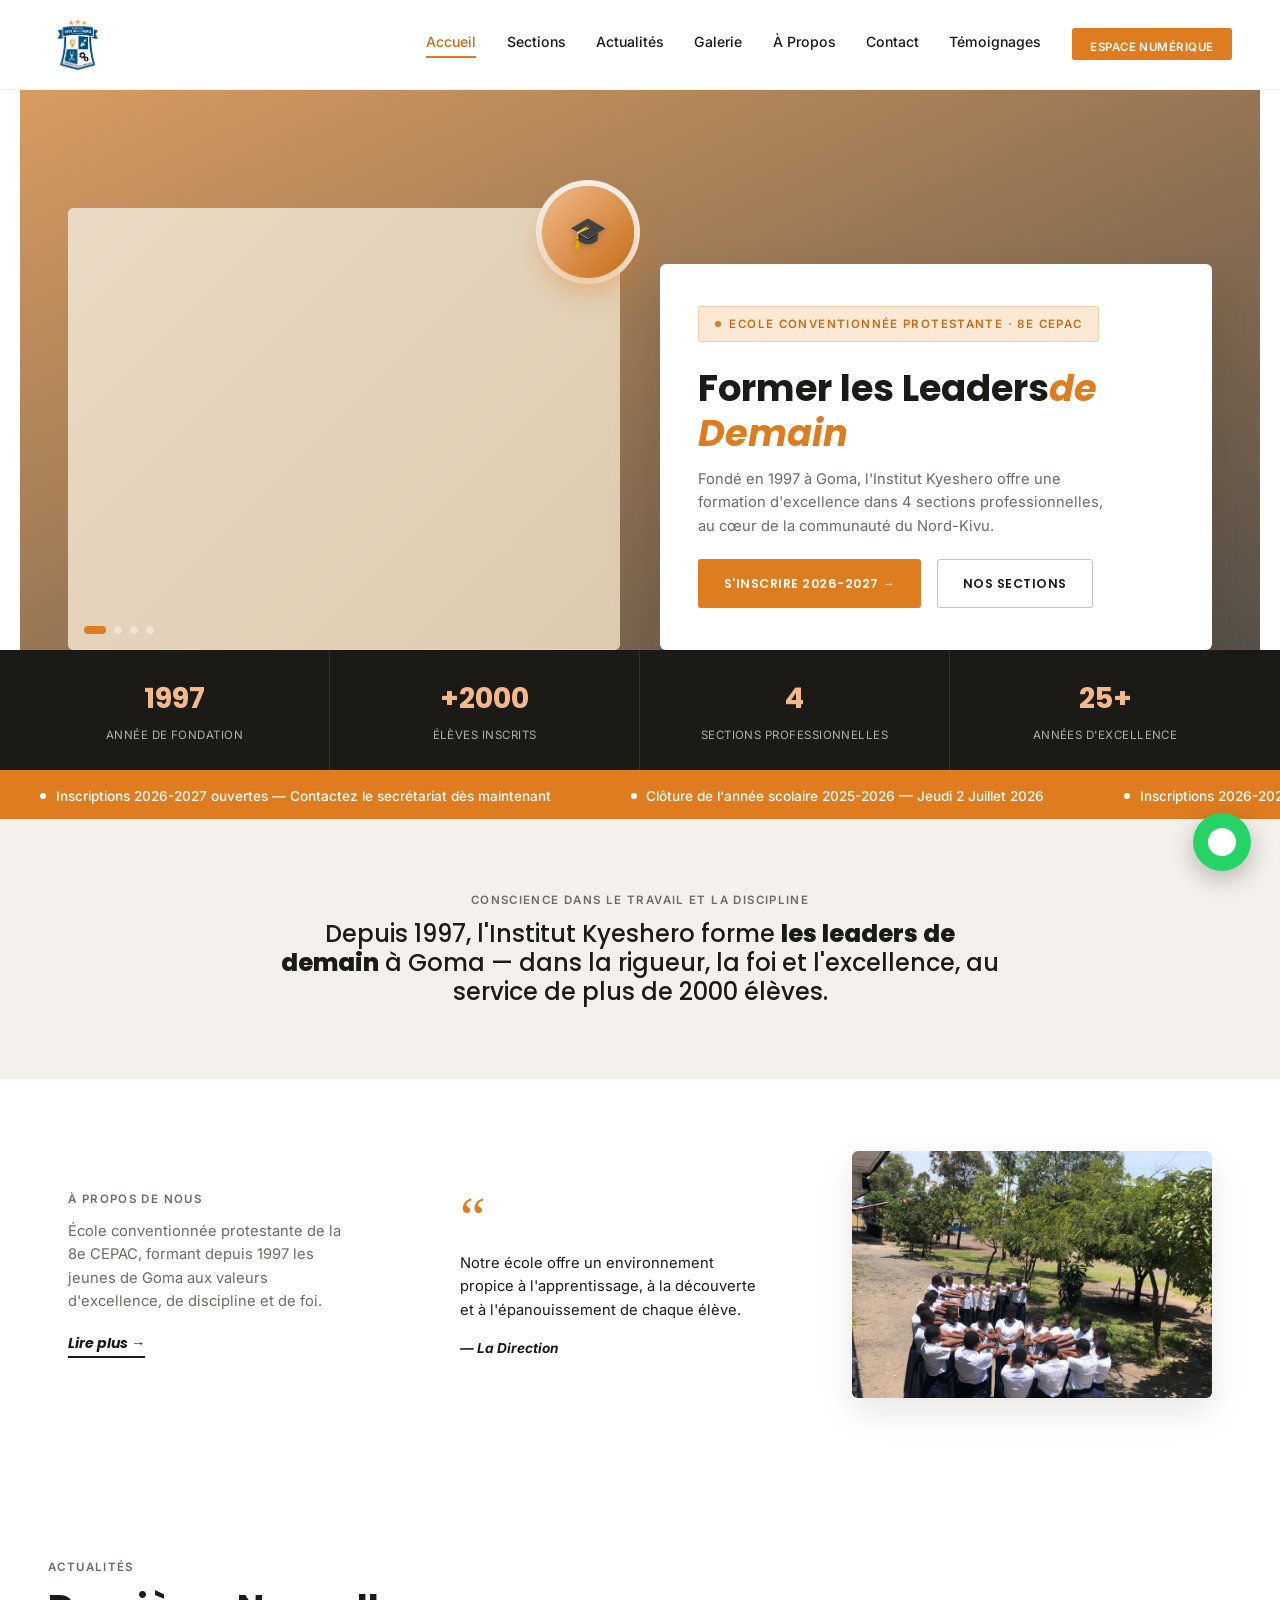
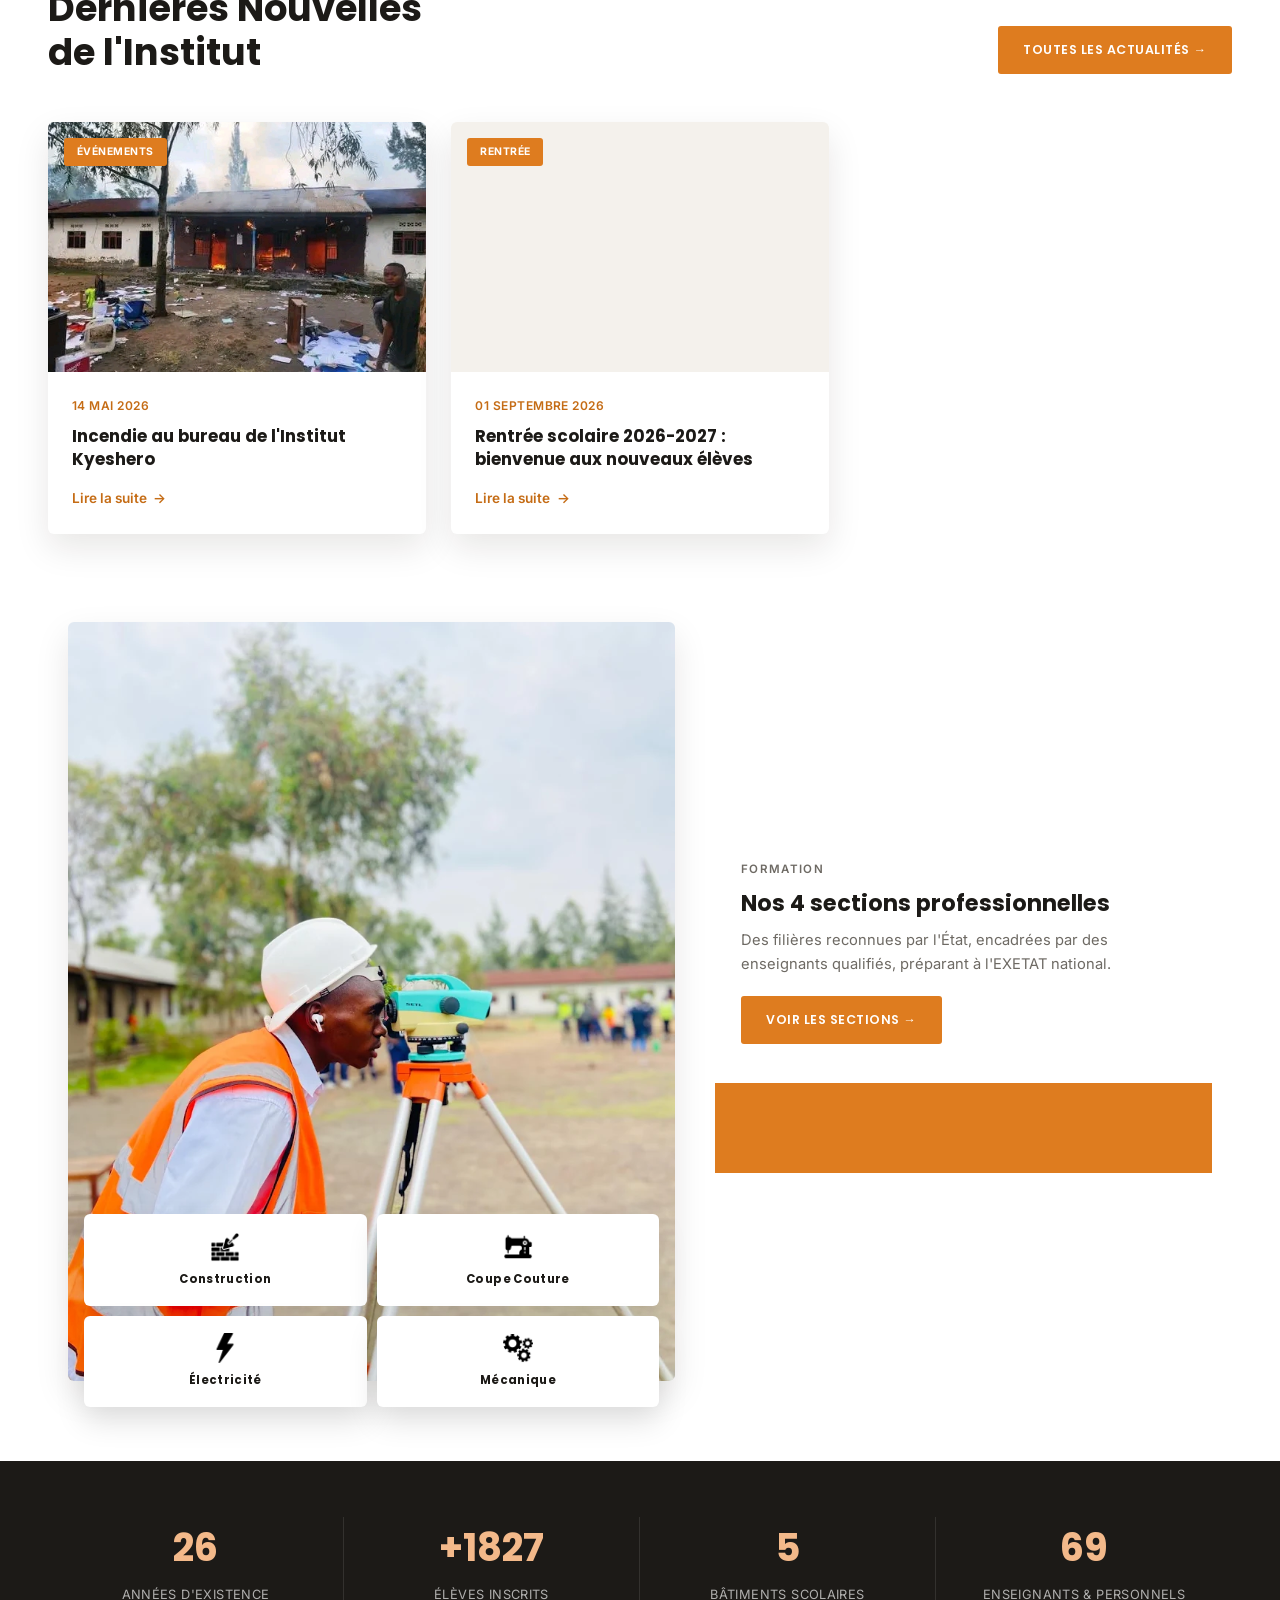
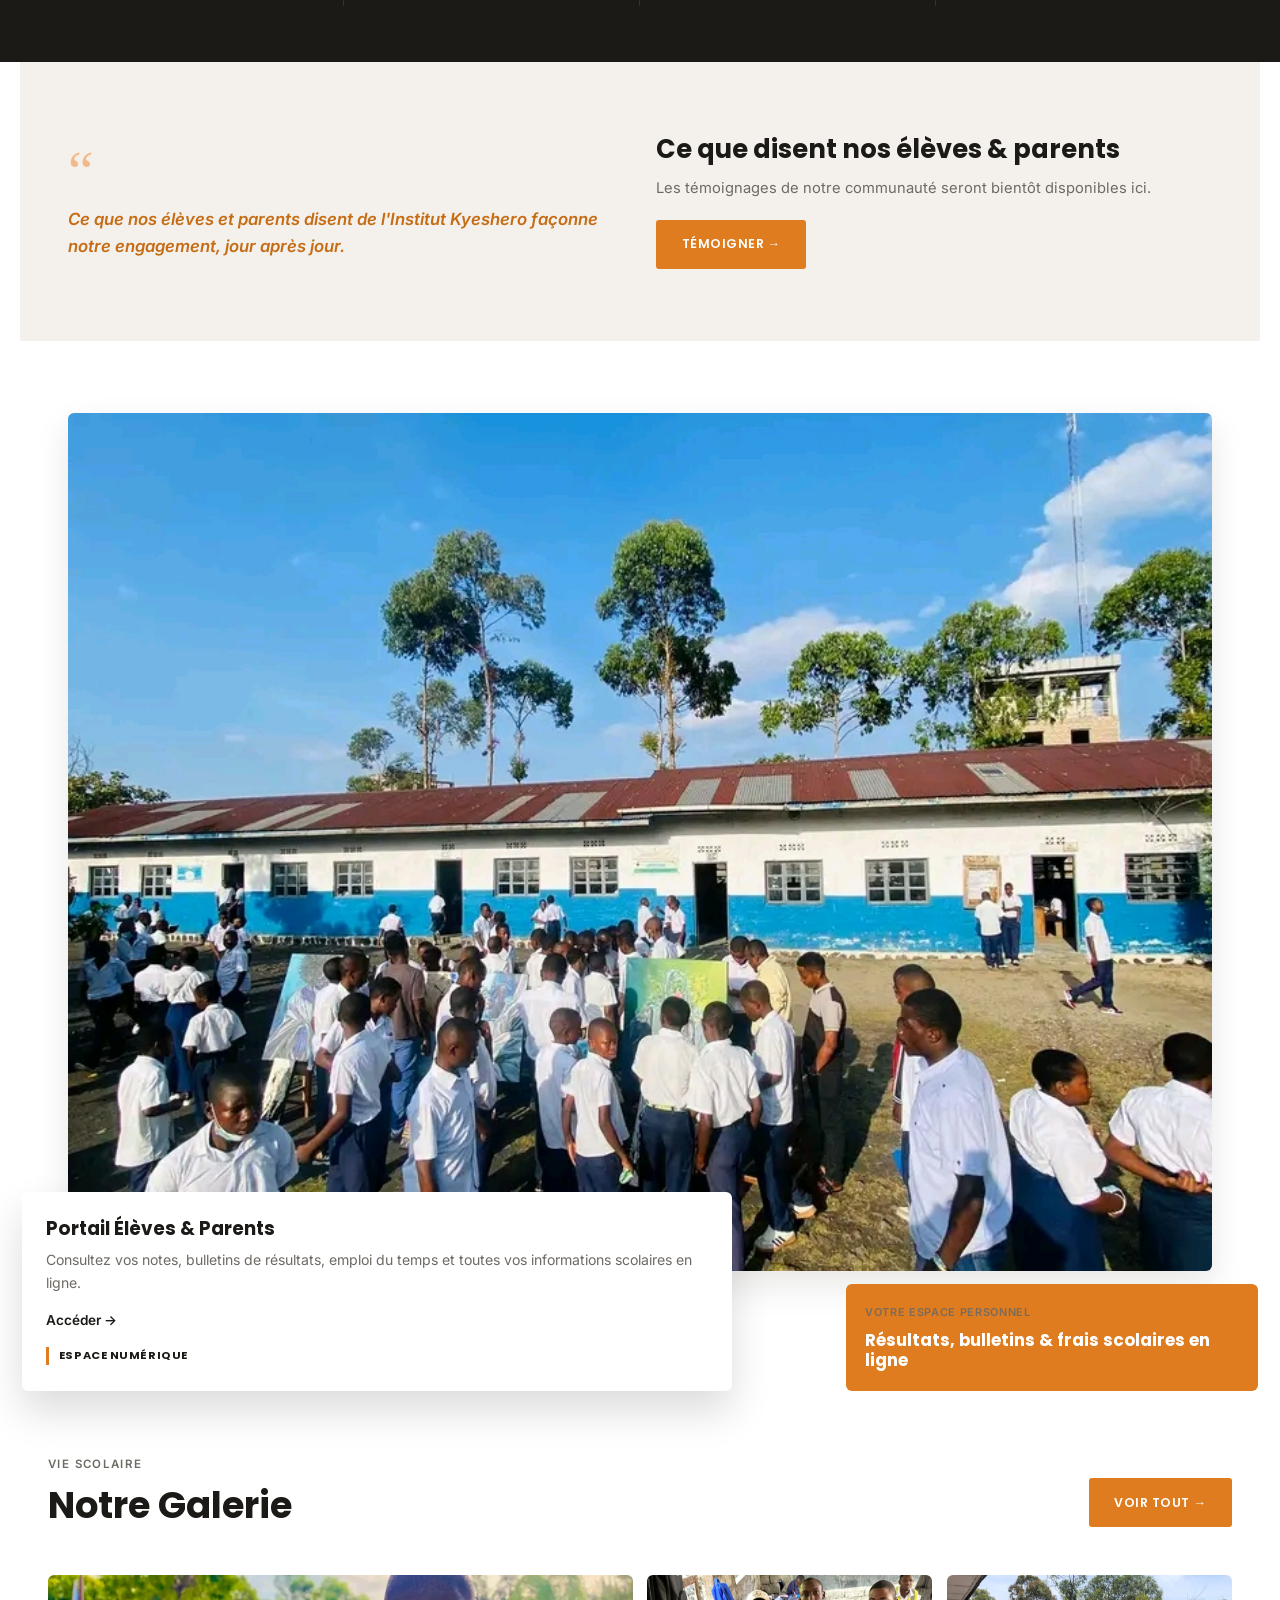
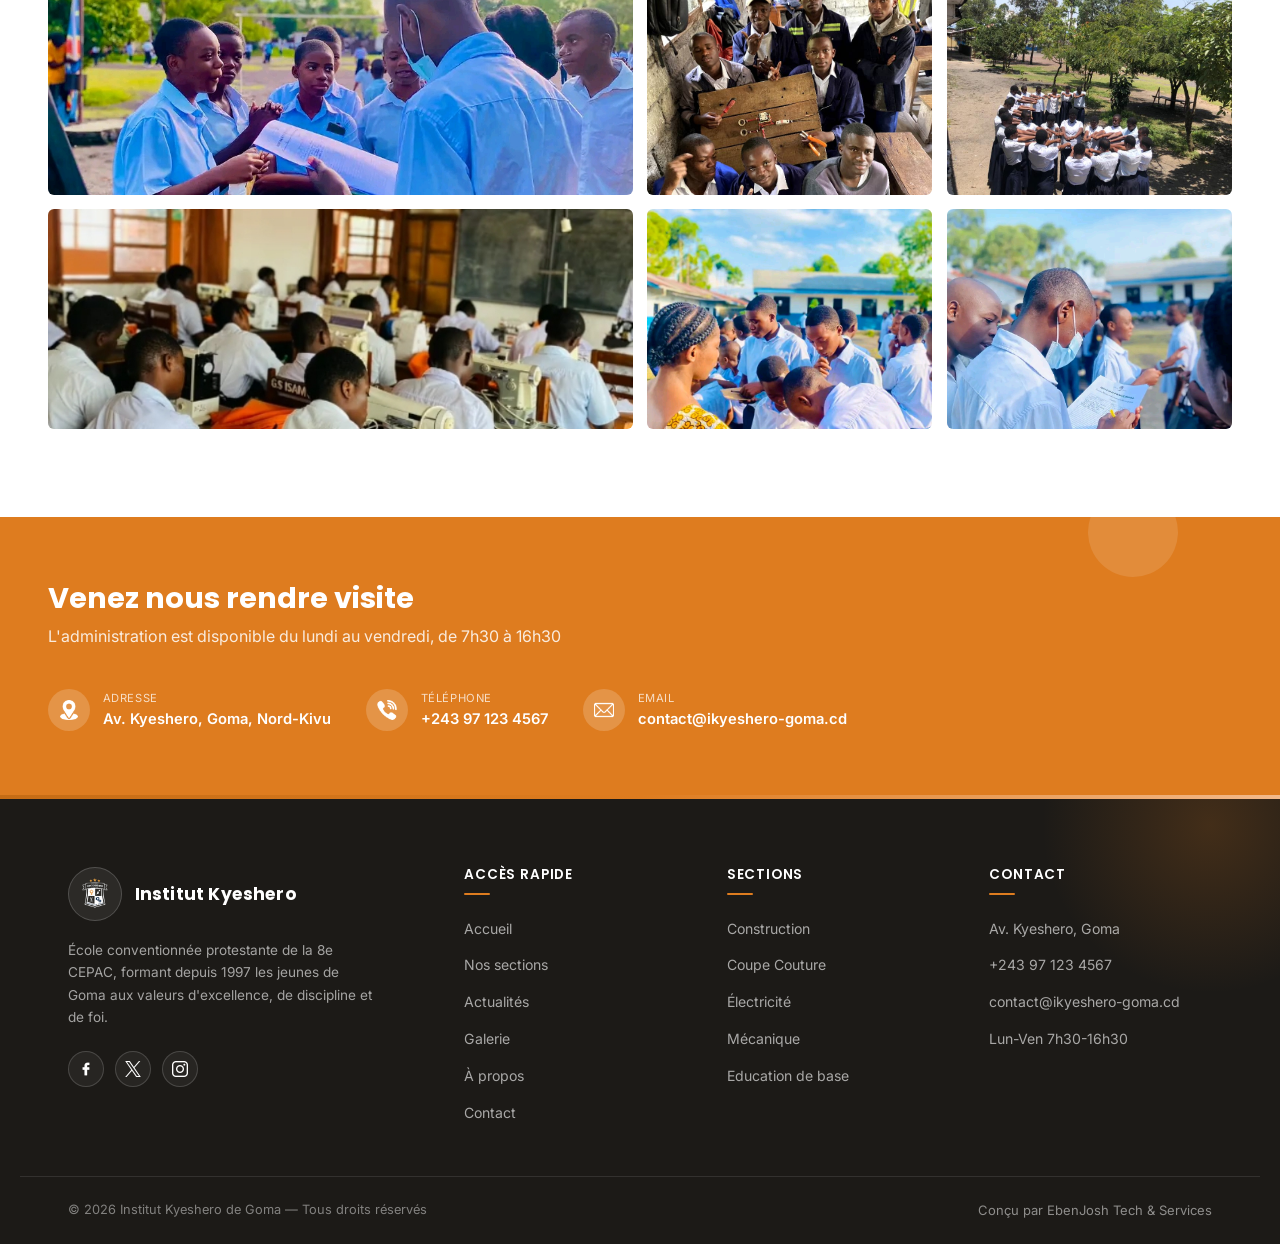
==== commit c29d55bf: "Add files via upload" ====
--- a/index.html
+++ b/index.html
@@ -9,7 +9,6 @@
         href="https://fonts.googleapis.com/css2?family=Poppins:wght@400;500;600;700;800&family=Inter:wght@300;400;500;600;700&display=swap"
         rel="stylesheet" />
     <link rel="stylesheet" href="style.css">
-    <link rel="icon" href="./pictures/logos/logoshaut2.png">
 </head>
 
 <body>
@@ -69,7 +68,6 @@
         </nav>
 
         <!-- MOBILE NAV -->
-
         <div class="mobile-nav" id="mobileNav">
             <div class="mobile-nav-header">
                 <div class="logo">
@@ -100,24 +98,28 @@
                 <div class="hero-media">
                     <div class="hero-slides">
                         <div class="hslide hslide-1 active">
-                            <div class="hslide-overlay" style="background-image:url(./pictures/back/qw.jpg);">
+                            <div class="hslide-overlay"
+                                style="background-image:url(./pictures/back/qw.jpg);">
                             </div>
                         </div>
                         <div class="hslide hslide-2">
-                            <div class="hslide-overlay" style="background-image:url(./pictures/back/qwe.jpg);">
+                            <div class="hslide-overlay"
+                                style="background-image:url(./pictures/back/qwe.jpg);">
                             </div>
                         </div>
                         <div class="hslide hslide-3">
-                            <div class="hslide-overlay" style="background-image:url(./pictures/back/qwer.jpg);">
+                            <div class="hslide-overlay"
+                                style="background-image:url(./pictures/back/qwer.jpg);">
                             </div>
                         </div>
                         <div class="hslide hslide-4">
-                            <div class="hslide-overlay" style="background-image:url(./pictures/back/qwert.jpg);">
-                            </div>
-                        </div>
-                    </div>
-                    <!-- <span class="hero-circle" aria-hidden="true"></span> -->
-                    <!-- <div class="hdots" id="heroDots"></div> -->
+                            <div class="hslide-overlay"
+                                style="background-image:url(./pictures/back/qwert.jpg);">
+                            </div>
+                        </div>
+                    </div>
+                    <span class="hero-circle" aria-hidden="true"></span>
+                    <div class="hdots" id="heroDots"></div>
                 </div>
                 <div class="hero-block">
                     <div class="hero-orange"></div>
@@ -133,7 +135,6 @@
                         </div>
                     </div>
                 </div>
-                <div class="hdots" id="heroDots"></div>
             </section>
 
             <!-- HERO STATS -->
@@ -365,7 +366,8 @@
 
             <!-- ESPACE ÉLÈVE / PARENT -->
             <section class="enseignants reveal">
-                <div class="ens-photo" style="background-image:url(./pictures/autresimages\ \(2\).jpg)">
+                <div class="ens-photo"
+                    style="background-image:url(./pictures/autresimages\ \(2\).jpg)">
                     <div class="ens-card">
                         <h3>Portail Élèves &amp; Parents</h3>
                         <p>Consultez vos notes, bulletins de résultats, emploi du temps et toutes vos informations
--- a/style.css
+++ b/style.css
@@ -4,19 +4,19 @@
    =========================================================== */
 
 :root {
-  --orange: #de7c1f;
-  --orange-dark: #c56c15;
-  --orange-light: #f3b98a;
-  --orange-pale: #fbe9d6;
-  --ink: #1c1a17;
-  --text: #6e6a64;
-  --cream: #f4f1ec;
-  --white: #ffffff;
-  --gold-light: #f3b98a;
+  --orange: #DE7C1F;
+  --orange-dark: #C56C15;
+  --orange-light: #F3B98A;
+  --orange-pale: #FBE9D6;
+  --ink: #1C1A17;
+  --text: #6E6A64;
+  --cream: #F4F1EC;
+  --white: #FFFFFF;
+  --gold-light: #F3B98A;
   --shadow: 0 14px 34px rgba(28, 20, 10, 0.1);
   --radius: 6px;
-  --font-head: "Poppins", sans-serif;
-  --font-body: "Inter", sans-serif;
+  --font-head: 'Poppins', sans-serif;
+  --font-body: 'Inter', sans-serif;
 }
 
 * {
@@ -94,9 +94,7 @@
 .reveal {
   opacity: 0;
   transform: translateY(28px);
-  transition:
-    opacity 0.7s ease,
-    transform 0.7s ease;
+  transition: opacity 0.7s ease, transform 0.7s ease;
 }
 
 .reveal.in-view {
@@ -325,25 +323,25 @@
 
 /* Fallback visual pattern until real photos are wired in via background-image */
 .hslide-1 {
-  background-image: linear-gradient(135deg, #ead9c4, #ddcbb0);
+  background-image: linear-gradient(135deg, #EAD9C4, #DDCBB0);
 }
 
 .hslide-2 {
-  background-image: linear-gradient(135deg, #e3cbae, #d4b996);
+  background-image: linear-gradient(135deg, #E3CBAE, #D4B996);
 }
 
 .hslide-3 {
-  background-image: linear-gradient(135deg, #dcc8ab, #c9b090);
+  background-image: linear-gradient(135deg, #DCC8AB, #C9B090);
 }
 
 .hslide-4 {
-  background-image: linear-gradient(135deg, #e7d2b4, #d8c09e);
+  background-image: linear-gradient(135deg, #E7D2B4, #D8C09E);
 }
 
 .hslide-overlay {
   position: absolute;
   inset: 0;
-  /* background: linear-gradient(180deg, rgba(28, 26, 23, 0.25) 0%, rgba(28, 26, 23, 0.68) 100%); */
+  background: linear-gradient(180deg, rgba(28, 26, 23, 0.25) 0%, rgba(28, 26, 23, 0.68) 100%);
 }
 
 .hero-content {
@@ -407,16 +405,13 @@
   text-transform: uppercase;
   padding: 0.9rem 1.6rem;
   border-radius: 3px;
-  transition:
-    background 0.2s ease,
-    transform 0.2s ease,
-    box-shadow 0.2s ease;
+  transition: background 0.2s ease, transform 0.2s ease, box-shadow 0.2s ease;
 }
 
 .btn-gold:hover {
   background: var(--orange-dark);
   transform: translateY(-2px);
-  box-shadow: 0 10px 24px rgba(222, 124, 31, 0.35);
+  box-shadow: 0 10px 24px rgba(222, 124, 31, .35);
 }
 
 .btn-ghost {
@@ -433,9 +428,7 @@
   text-transform: uppercase;
   padding: 0.85rem 1.55rem;
   border-radius: 3px;
-  transition:
-    border-color 0.2s ease,
-    background 0.2s ease;
+  transition: border-color 0.2s ease, background 0.2s ease;
 }
 
 .btn-ghost:hover {
@@ -458,9 +451,7 @@
   border-radius: 50%;
   background: rgba(255, 255, 255, 0.4);
   cursor: pointer;
-  transition:
-    background 0.2s ease,
-    width 0.2s ease;
+  transition: background 0.2s ease, width 0.2s ease;
 }
 
 .hdots span.active {
@@ -515,20 +506,18 @@
   min-height: 0;
   display: grid;
   grid-template-columns: 1fr;
-  /* max-width: 1240px; */
+  max-width: 1240px;
   margin: 0 auto;
   padding: 2.5rem 3rem 2.5rem;
   overflow: visible;
-  background-image:
-    linear-gradient(155deg, rgba(197, 108, 21, 0.68), rgba(28, 20, 10, 0.74)),
-    url("./pictures/couture.jpg");
+  background-image: linear-gradient(155deg, rgba(197, 108, 21, .68), rgba(28, 20, 10, .74)), url('./pictures/back/qwer.jpg');
   background-size: cover;
   background-position: center;
 }
 
-/* #view-home .hero-media {
+#view-home .hero-media {
   position: relative;
-} */
+}
 
 #view-home .hero-slides {
   position: relative;
@@ -553,26 +542,25 @@
   height: 92px;
   border-radius: 50%;
   background: linear-gradient(135deg, var(--orange-light), var(--orange-dark));
-  box-shadow:
-    0 14px 28px rgba(222, 124, 31, 0.4),
-    0 0 0 6px var(--cream);
+  box-shadow: 0 14px 28px rgba(222, 124, 31, .4), 0 0 0 6px var(--cream);
   z-index: 1;
   display: flex;
   align-items: center;
   justify-content: center;
 }
 
-/* #view-home .hero-circle::after {
-  content: "🎓";
+#view-home .hero-circle::after {
+  content: '🎓';
   font-size: 1.9rem;
   line-height: 1;
-  filter: drop-shadow(0 2px 3px rgba(0, 0, 0, 0.18));
-} */
+  filter: drop-shadow(0 2px 3px rgba(0, 0, 0, .18));
+}
 
 #view-home .hdots {
-  place-content: center;
+  position: absolute;
   bottom: 16px;
-  right: 20px;
+  left: 16px;
+  right: auto;
   top: auto;
   z-index: 3;
 }
@@ -595,20 +583,20 @@
   background: var(--white);
   padding: 2.1rem 1.8rem;
   border-radius: var(--radius);
-  box-shadow: 0 26px 50px rgba(28, 20, 10, 0.16);
+  box-shadow: 0 26px 50px rgba(28, 20, 10, .16);
 }
 
 #view-home .hero-card .hero-eyebrow {
   display: inline-flex;
   align-items: center;
-  gap: 0.5rem;
+  gap: .5rem;
   color: var(--orange-dark);
   background: var(--orange-pale);
-  border: 1px solid rgba(222, 124, 31, 0.25);
+  border: 1px solid rgba(222, 124, 31, .25);
 }
 
 #view-home .hero-card .hero-eyebrow::before {
-  content: "";
+  content: '';
   width: 6px;
   height: 6px;
   border-radius: 50%;
@@ -619,7 +607,7 @@
 #view-home .hero-card h2 {
   color: var(--ink);
   font-size: clamp(1.6rem, 3.2vw, 2.3rem);
-  margin-bottom: 0.8rem;
+  margin-bottom: .8rem;
 }
 
 #view-home .hero-card h2 em {
@@ -628,7 +616,7 @@
 
 #view-home .hero-card .hero-tagline {
   color: var(--text);
-  font-size: 0.92rem;
+  font-size: .92rem;
   max-width: none;
   margin-bottom: 1.3rem;
 }
@@ -639,7 +627,7 @@
   gap: 6px;
   background: transparent;
   color: var(--ink);
-  border: 1px solid rgba(28, 20, 10, 0.25);
+  border: 1px solid rgba(28, 20, 10, .25);
   font-family: var(--font-head);
   font-weight: 600;
   font-size: 0.78rem;
@@ -647,14 +635,12 @@
   text-transform: uppercase;
   padding: 0.85rem 1.55rem;
   border-radius: 3px;
-  transition:
-    border-color 0.2s ease,
-    background 0.2s ease;
+  transition: border-color 0.2s ease, background 0.2s ease;
 }
 
 #view-home .btn-ghost-dark:hover {
   border-color: var(--ink);
-  background: rgba(28, 20, 10, 0.05);
+  background: rgba(28, 20, 10, .05);
 }
 
 @media (max-width: 520px) {
@@ -666,6 +652,35 @@
   #view-home .hero-actions .btn-ghost-dark {
     width: 100%;
     justify-content: center;
+  }
+}
+
+/* Mise en page dédiée aux grands écrans : image et texte côte à côte
+   au lieu de l'empilement mobile (qui reste utilisé en dessous de 900px) */
+@media (min-width: 900px) {
+  #view-home .hero {
+    grid-template-columns: 1fr 1.05fr;
+    align-items: center;
+    gap: 3.5rem;
+    min-height: 560px;
+    padding: 3.5rem 3rem;
+  }
+
+  #view-home .hero-slides {
+    aspect-ratio: 5 / 4;
+  }
+
+  #view-home .hero-block {
+    margin: 0;
+  }
+
+  #view-home .hero-card {
+    margin-left: 0;
+    padding: 2.6rem 2.4rem;
+  }
+
+  #view-home .hero-card .hero-tagline {
+    max-width: 46ch;
   }
 }
 
@@ -830,7 +845,7 @@
   border-radius: var(--radius);
   padding: 1.1rem 0.8rem;
   text-align: center;
-  box-shadow: 0 14px 30px rgba(0, 0, 0, 0.12);
+  box-shadow: 0 14px 30px rgba(0, 0, 0, .12);
   display: flex;
   flex-direction: column;
   align-items: center;
@@ -840,14 +855,12 @@
   font-weight: 700;
   letter-spacing: 0.03em;
   color: var(--ink);
-  transition:
-    transform 0.25s ease,
-    box-shadow 0.25s ease;
+  transition: transform 0.25s ease, box-shadow 0.25s ease;
 }
 
 .feature-card:hover {
   transform: translateY(-4px);
-  box-shadow: 0 18px 36px rgba(0, 0, 0, 0.16);
+  box-shadow: 0 18px 36px rgba(0, 0, 0, .16);
 }
 
 .feature-icon-img {
@@ -944,7 +957,7 @@
   background: var(--white);
   padding: 1.6rem 1.5rem;
   border-radius: var(--radius);
-  box-shadow: 0 20px 40px rgba(0, 0, 0, 0.14);
+  box-shadow: 0 20px 40px rgba(0, 0, 0, .14);
 }
 
 .ens-card h3 {
@@ -986,7 +999,7 @@
   font-weight: 600;
   text-transform: uppercase;
   letter-spacing: 0.06em;
-  opacity: 0.9;
+  opacity: .9;
   margin-bottom: 0.5rem;
 }
 
@@ -1222,11 +1235,7 @@
 .sect-card-overlay {
   position: absolute;
   inset: 0;
-  background: linear-gradient(
-    180deg,
-    rgba(28, 26, 23, 0.08) 30%,
-    rgba(28, 26, 23, 0.8) 100%
-  );
+  background: linear-gradient(180deg, rgba(28, 26, 23, 0.08) 30%, rgba(28, 26, 23, 0.8) 100%);
 }
 
 .sect-card-tag {
@@ -1414,9 +1423,7 @@
   letter-spacing: 0.04em;
   padding: 0.9rem 2rem;
   border-radius: 3px;
-  transition:
-    background 0.2s ease,
-    transform 0.2s ease;
+  transition: background 0.2s ease, transform 0.2s ease;
 }
 
 .temoi button:hover {
@@ -1459,12 +1466,7 @@
 .espace-card-overlay {
   position: absolute;
   inset: 0;
-  background: linear-gradient(
-    100deg,
-    rgba(222, 124, 31, 0.95) 0%,
-    rgba(28, 26, 23, 0.75) 55%,
-    rgba(28, 26, 23, 0.35) 100%
-  );
+  background: linear-gradient(100deg, rgba(222, 124, 31, 0.95) 0%, rgba(28, 26, 23, 0.75) 55%, rgba(28, 26, 23, 0.35) 100%);
 }
 
 .espace-card-content {
@@ -1495,7 +1497,7 @@
   margin-bottom: 1rem;
 }
 
-.espace-card-content > p {
+.espace-card-content>p {
   color: rgba(255, 255, 255, 0.85);
   margin-bottom: 1.5rem;
 }
@@ -1533,9 +1535,7 @@
   letter-spacing: 0.04em;
   padding: 0.85rem 1.7rem;
   border-radius: 3px;
-  transition:
-    background 0.2s ease,
-    transform 0.2s ease;
+  transition: background 0.2s ease, transform 0.2s ease;
 }
 
 .espace-cta:hover {
@@ -1557,9 +1557,7 @@
   background-position: center;
   background-color: var(--cream);
   border-radius: var(--radius);
-  transition:
-    transform 0.3s ease,
-    box-shadow 0.3s ease;
+  transition: transform 0.3s ease, box-shadow 0.3s ease;
 }
 
 .gal-item:hover {
@@ -1650,30 +1648,25 @@
 }
 
 #main-footer::before {
-  content: "";
+  content: '';
   position: absolute;
   top: 0;
   left: 0;
   right: 0;
   height: 4px;
-  background: linear-gradient(
-    90deg,
-    var(--orange-dark),
-    var(--orange),
-    var(--orange-light)
-  );
+  background: linear-gradient(90deg, var(--orange-dark), var(--orange), var(--orange-light));
   z-index: 2;
 }
 
 #main-footer::after {
-  content: "";
+  content: '';
   position: absolute;
   top: -140px;
   right: -100px;
   width: 340px;
   height: 340px;
   border-radius: 50%;
-  background: radial-gradient(circle, rgba(222, 124, 31, 0.2), transparent 70%);
+  background: radial-gradient(circle, rgba(222, 124, 31, .2), transparent 70%);
   pointer-events: none;
   z-index: 0;
 }
@@ -1692,7 +1685,7 @@
 .footer-logo-row {
   display: flex;
   align-items: center;
-  gap: 0.8rem;
+  gap: .8rem;
   margin-bottom: 1.1rem;
 }
 
@@ -1700,8 +1693,8 @@
   width: 54px;
   height: 54px;
   border-radius: 50%;
-  background: rgba(255, 255, 255, 0.07);
-  border: 1px solid rgba(255, 255, 255, 0.18);
+  background: rgba(255, 255, 255, .07);
+  border: 1px solid rgba(255, 255, 255, .18);
   display: flex;
   align-items: center;
   justify-content: center;
@@ -1721,7 +1714,7 @@
   font-weight: 700;
   font-size: 1.08rem;
   color: var(--white);
-  letter-spacing: 0.01em;
+  letter-spacing: .01em;
 }
 
 .footer-brand-desc {
@@ -1743,14 +1736,11 @@
   height: 36px;
   border-radius: 50%;
   border: 1px solid rgba(255, 255, 255, 0.16);
-  background: rgba(255, 255, 255, 0.05);
+  background: rgba(255, 255, 255, .05);
   display: flex;
   align-items: center;
   justify-content: center;
-  transition:
-    background 0.2s ease,
-    transform 0.2s ease,
-    border-color 0.2s ease;
+  transition: background 0.2s ease, transform 0.2s ease, border-color 0.2s ease;
 }
 
 .footer-socials a:hover {
@@ -1774,11 +1764,11 @@
   text-transform: uppercase;
   letter-spacing: 0.06em;
   margin-bottom: 1.3rem;
-  padding-bottom: 0.7rem;
+  padding-bottom: .7rem;
 }
 
 .footer-col h4::after {
-  content: "";
+  content: '';
   position: absolute;
   left: 0;
   bottom: 0;
@@ -1795,9 +1785,7 @@
 .footer-col a {
   font-size: 0.88rem;
   color: rgba(255, 255, 255, 0.62);
-  transition:
-    color 0.2s ease,
-    padding-left 0.2s ease;
+  transition: color 0.2s ease, padding-left 0.2s ease;
 }
 
 .footer-col a:hover {
@@ -1831,7 +1819,7 @@
   width: 58px;
   height: 58px;
   border-radius: 50%;
-  background: #25d366;
+  background: #25D366;
   display: flex;
   align-items: center;
   justify-content: center;
@@ -1875,7 +1863,7 @@
   }
 }
 
-@media (max-width: 930px) {
+@media (max-width: 860px) {
   #navbar {
     padding: 0.8rem 1.3rem;
   }
@@ -1904,9 +1892,7 @@
   .hero-stat {
     border-bottom: 1px solid rgba(255, 255, 255, 0.1);
   }
-}
-
-@media (max-width: 860px) {
+
   .hdots {
     left: 1.5rem;
     bottom: 165px;
@@ -1979,7 +1965,7 @@
     grid-template-columns: repeat(2, 1fr);
   }
 
-  .gallery-masonry > div[style*="span 2"] {
+  .gallery-masonry>div[style*="span 2"] {
     grid-column: span 2;
   }
 
@@ -2026,7 +2012,7 @@
     grid-template-columns: 1fr;
   }
 
-  .gallery-masonry > div[style*="span 2"] {
+  .gallery-masonry>div[style*="span 2"] {
     grid-column: span 1;
   }
 
@@ -2113,14 +2099,10 @@
 }
 
 .page-hero-media::after {
-  content: "";
+  content: '';
   position: absolute;
   inset: 0;
-  background: linear-gradient(
-    160deg,
-    rgba(28, 26, 23, 0.8) 0%,
-    rgba(28, 26, 23, 0.94) 100%
-  );
+  background: linear-gradient(160deg, rgba(28, 26, 23, .80) 0%, rgba(28, 26, 23, .94) 100%);
 }
 
 .page-hero-circle {
@@ -2131,7 +2113,7 @@
   height: 160px;
   border-radius: 50%;
   background: var(--orange-light);
-  opacity: 0.16;
+  opacity: .16;
   z-index: 1;
 }
 
@@ -2143,7 +2125,7 @@
   height: 140px;
   border-radius: 50%;
   background: var(--orange);
-  opacity: 0.14;
+  opacity: .14;
   z-index: 1;
 }
 
@@ -2234,7 +2216,7 @@
   padding: 3rem 2rem;
   background: var(--cream);
   border-radius: var(--radius);
-  border: 1px dashed rgba(28, 20, 10, 0.15);
+  border: 1px dashed rgba(28, 20, 10, .15);
 }
 
 .empty-state .empty-state-icon {
@@ -2254,7 +2236,7 @@
 
 .empty-state p {
   color: var(--text);
-  font-size: 0.92rem;
+  font-size: .92rem;
   line-height: 1.6;
 }
 
@@ -2278,9 +2260,7 @@
   justify-content: center;
   gap: 1.4rem;
   background: radial-gradient(circle at 50% 35%, #26221c 0%, var(--ink) 70%);
-  transition:
-    opacity 0.5s ease,
-    visibility 0.5s ease;
+  transition: opacity .5s ease, visibility .5s ease;
 }
 
 #site-preloader.loaded {
@@ -2301,7 +2281,7 @@
 .preloader-ring {
   position: absolute;
   inset: 0;
-  border: 3px solid rgba(255, 255, 255, 0.12);
+  border: 3px solid rgba(255, 255, 255, .12);
   border-top-color: var(--orange);
   border-radius: 50%;
   animation: preloader-spin 1s linear infinite;
@@ -2317,11 +2297,11 @@
 
 .preloader-text {
   font-family: var(--font-head);
-  font-size: 0.72rem;
+  font-size: .72rem;
   font-weight: 600;
-  letter-spacing: 0.12em;
+  letter-spacing: .12em;
   text-transform: uppercase;
-  color: rgba(255, 255, 255, 0.5);
+  color: rgba(255, 255, 255, .5);
 }
 
 @keyframes preloader-spin {
@@ -2331,6 +2311,7 @@
 }
 
 @keyframes preloader-pulse {
+
   0%,
   100% {
     transform: scale(1);
@@ -2338,8 +2319,8 @@
   }
 
   50% {
-    transform: scale(0.9);
-    opacity: 0.75;
+    transform: scale(.9);
+    opacity: .75;
   }
 }
 
@@ -2351,7 +2332,7 @@
   align-items: center;
   gap: 40px;
   background: var(--white);
-  border: 1px solid rgba(28, 20, 10, 0.08);
+  border: 1px solid rgba(28, 20, 10, .08);
   border-radius: 14px;
   padding: 36px;
   box-shadow: var(--shadow);
@@ -2375,8 +2356,8 @@
   font-family: var(--font-head);
   font-size: 15px;
   font-weight: 700;
-  letter-spacing: 0.04em;
-  color: rgba(255, 255, 255, 0.5);
+  letter-spacing: .04em;
+  color: rgba(255, 255, 255, .5);
 }
 
 .prefet-text {
@@ -2423,7 +2404,7 @@
 
 .reglement-item {
   background: var(--white);
-  border: 1px solid rgba(28, 20, 10, 0.08);
+  border: 1px solid rgba(28, 20, 10, .08);
   border-radius: 10px;
   overflow: hidden;
 }
@@ -2454,11 +2435,11 @@
 }
 
 .reglement-item[open] summary::after {
-  content: "-";
+  content: "−";
 }
 
 .reglement-item[open] summary {
-  border-bottom: 1px solid rgba(28, 20, 10, 0.08);
+  border-bottom: 1px solid rgba(28, 20, 10, .08);
 }
 
 .reglement-num {
@@ -2507,7 +2488,7 @@
   font-family: var(--font-head);
   font-size: 11px;
   font-weight: 700;
-  letter-spacing: 0.08em;
+  letter-spacing: .08em;
   text-transform: uppercase;
   color: var(--orange-dark);
   margin-bottom: 8px;
